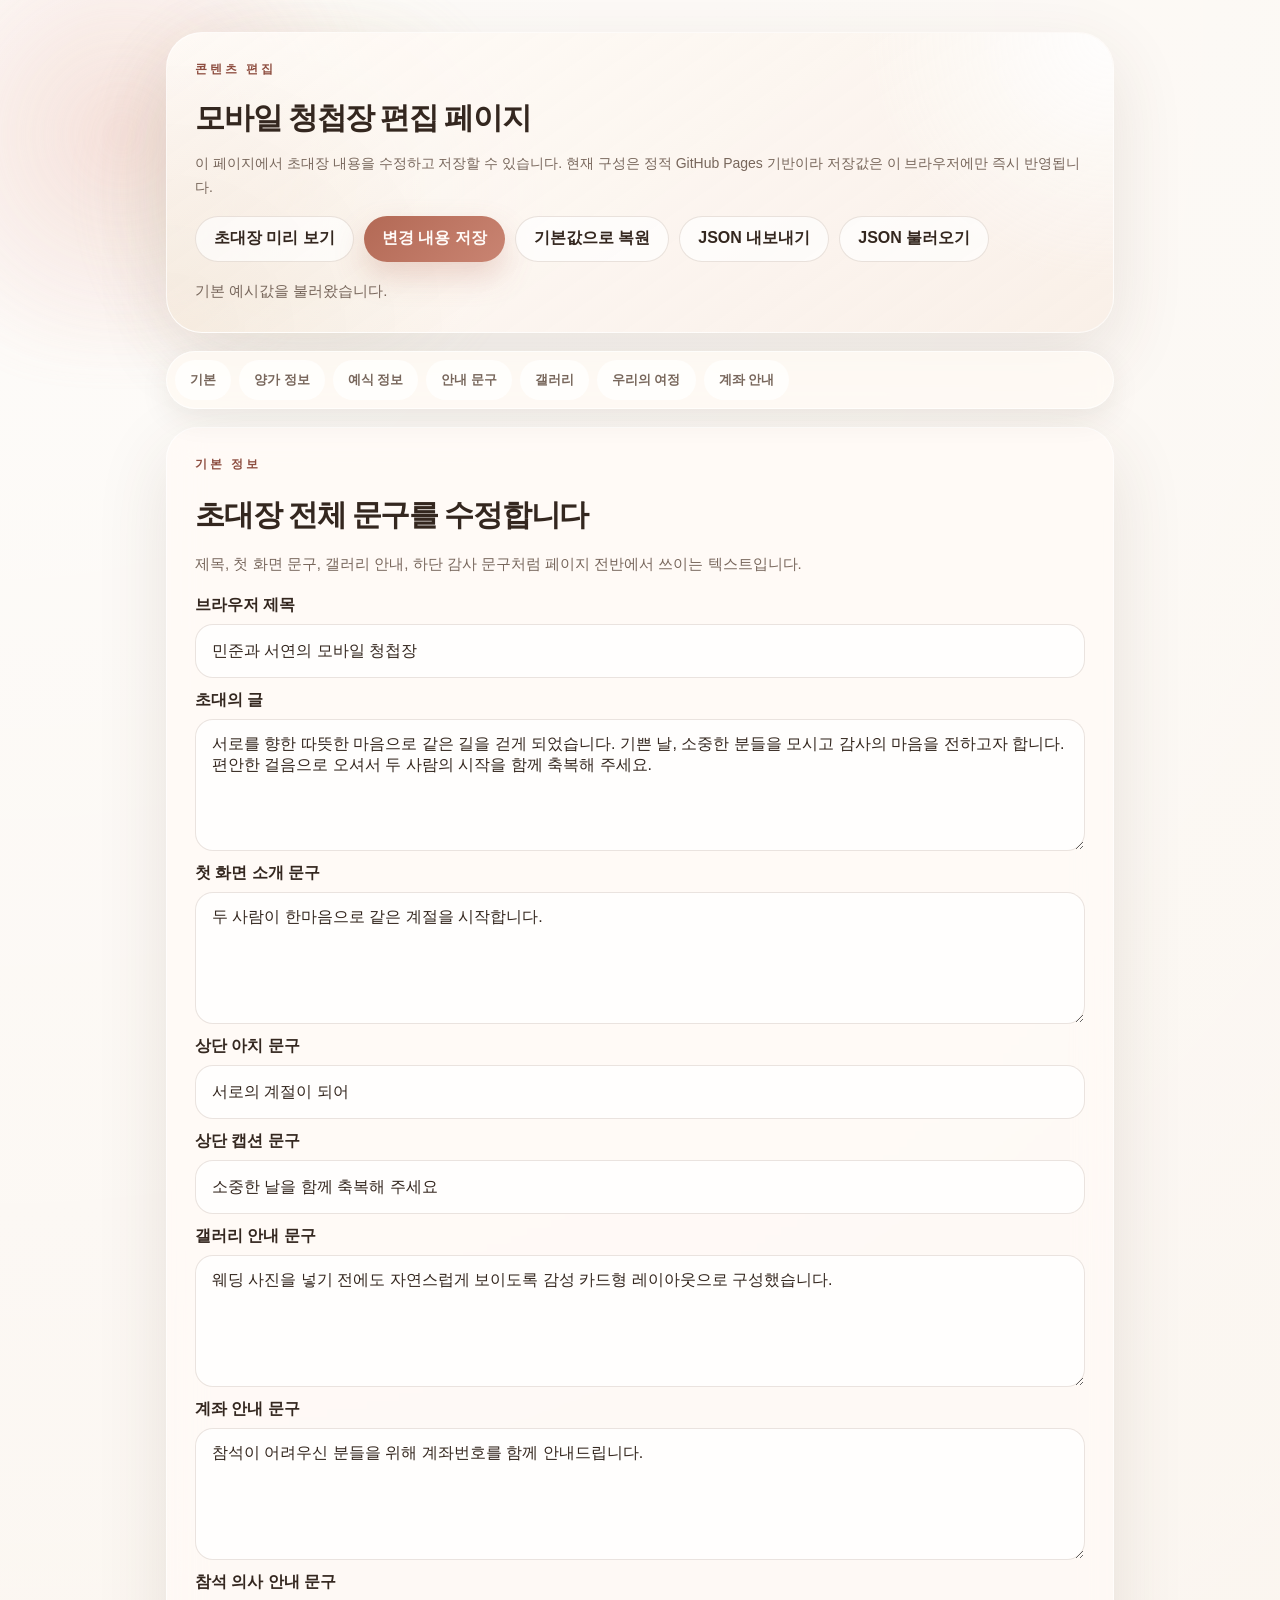
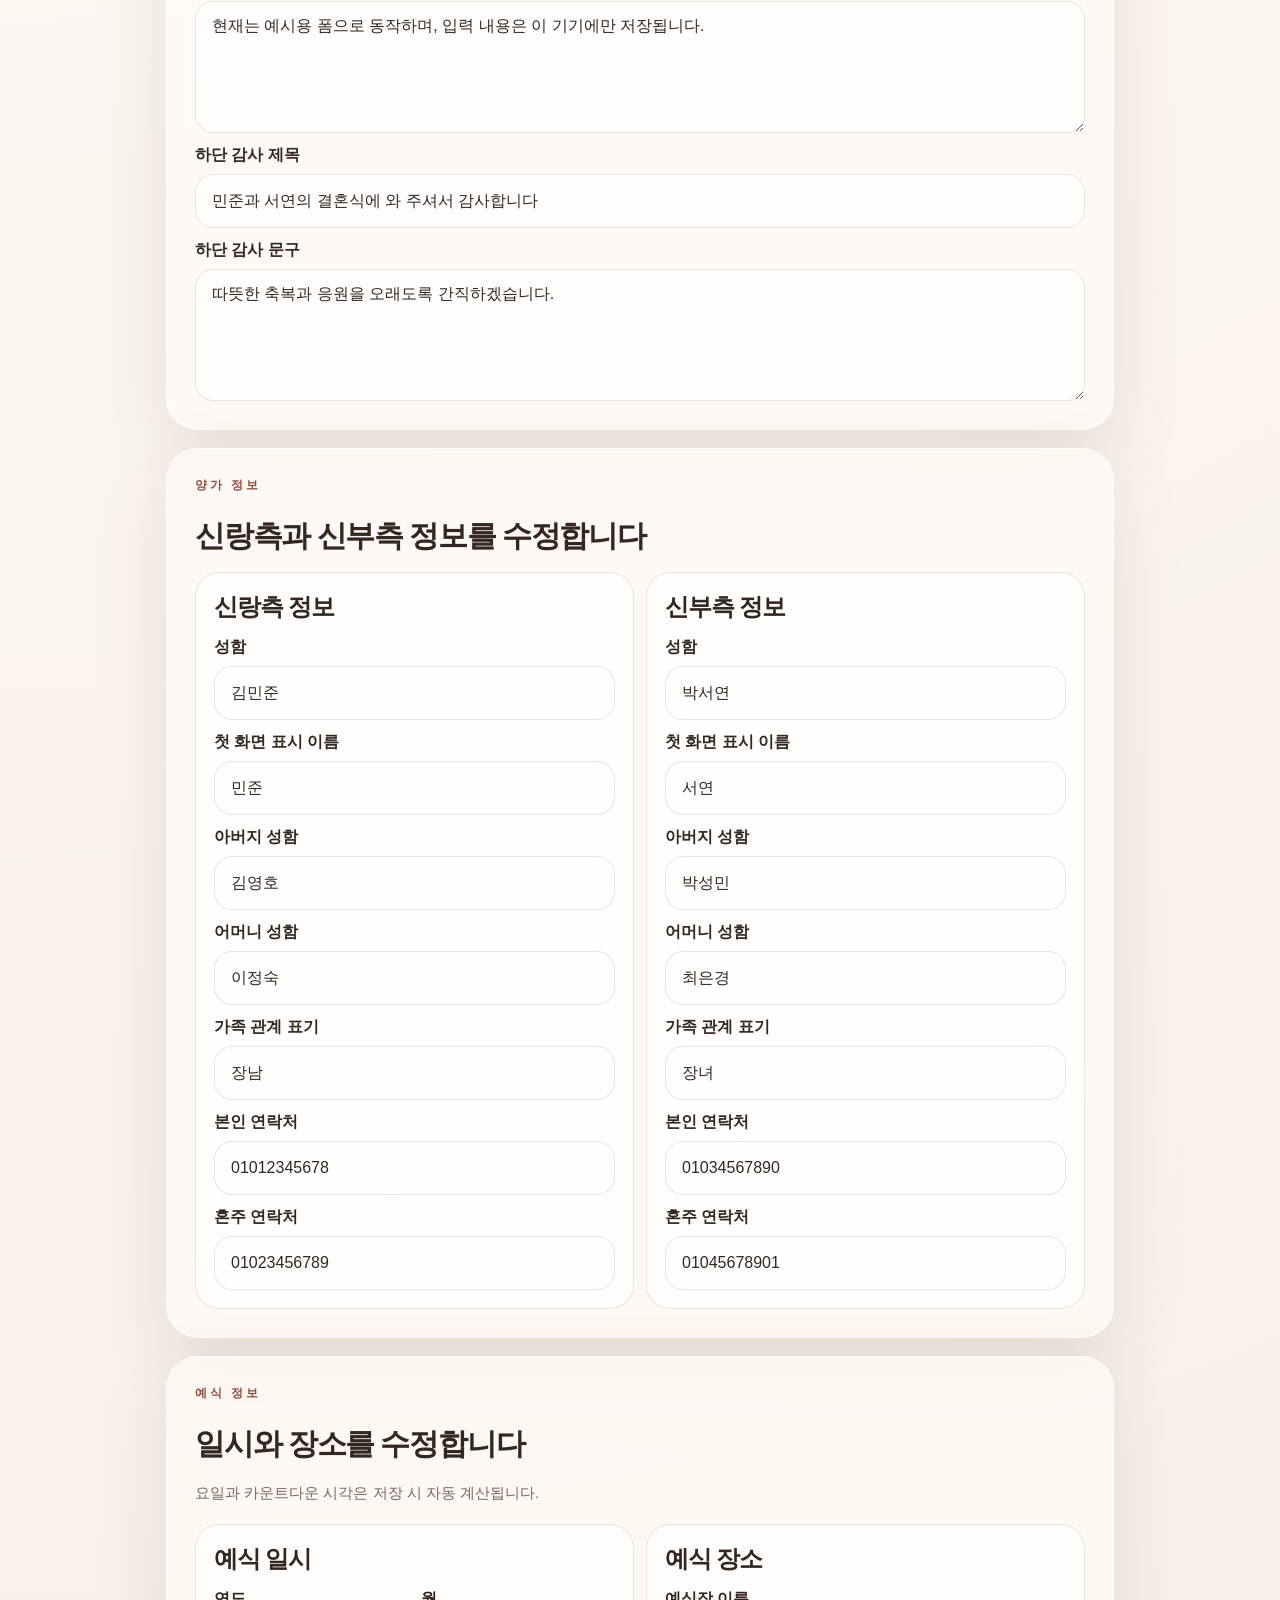
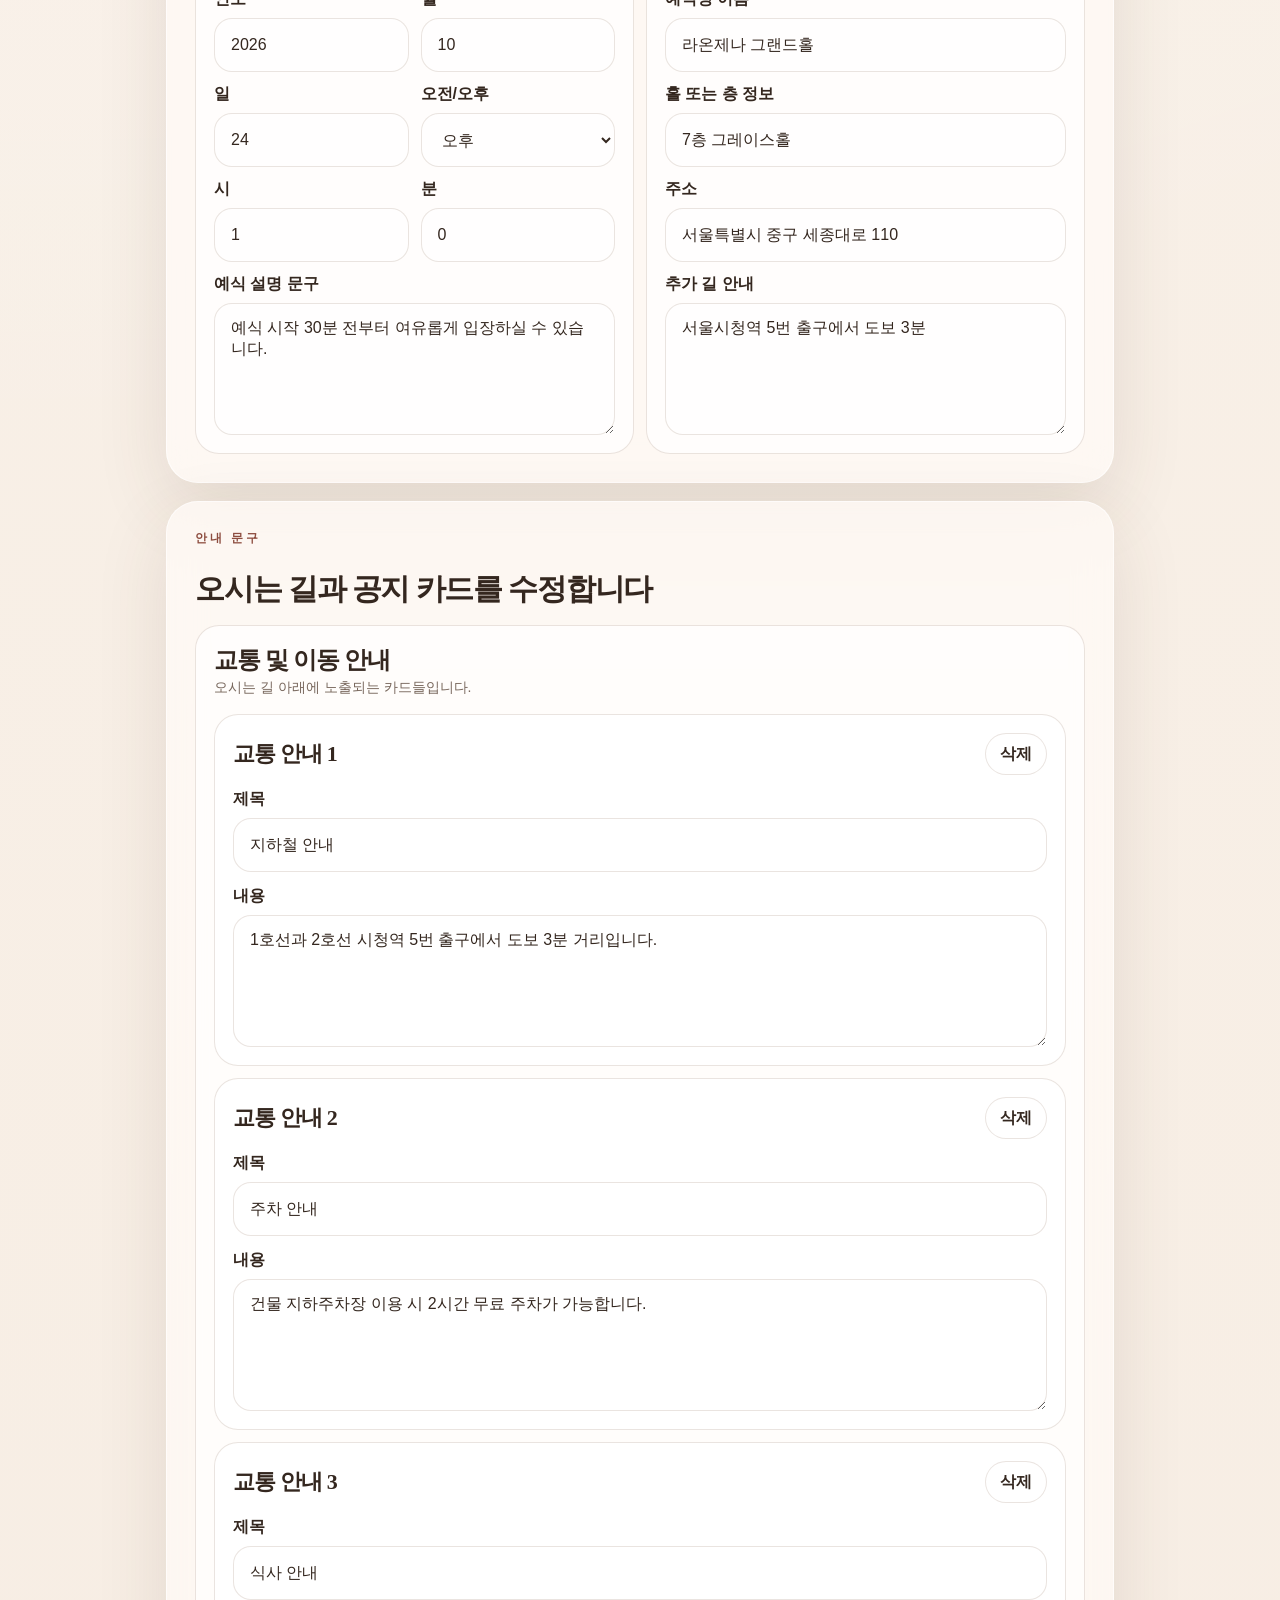
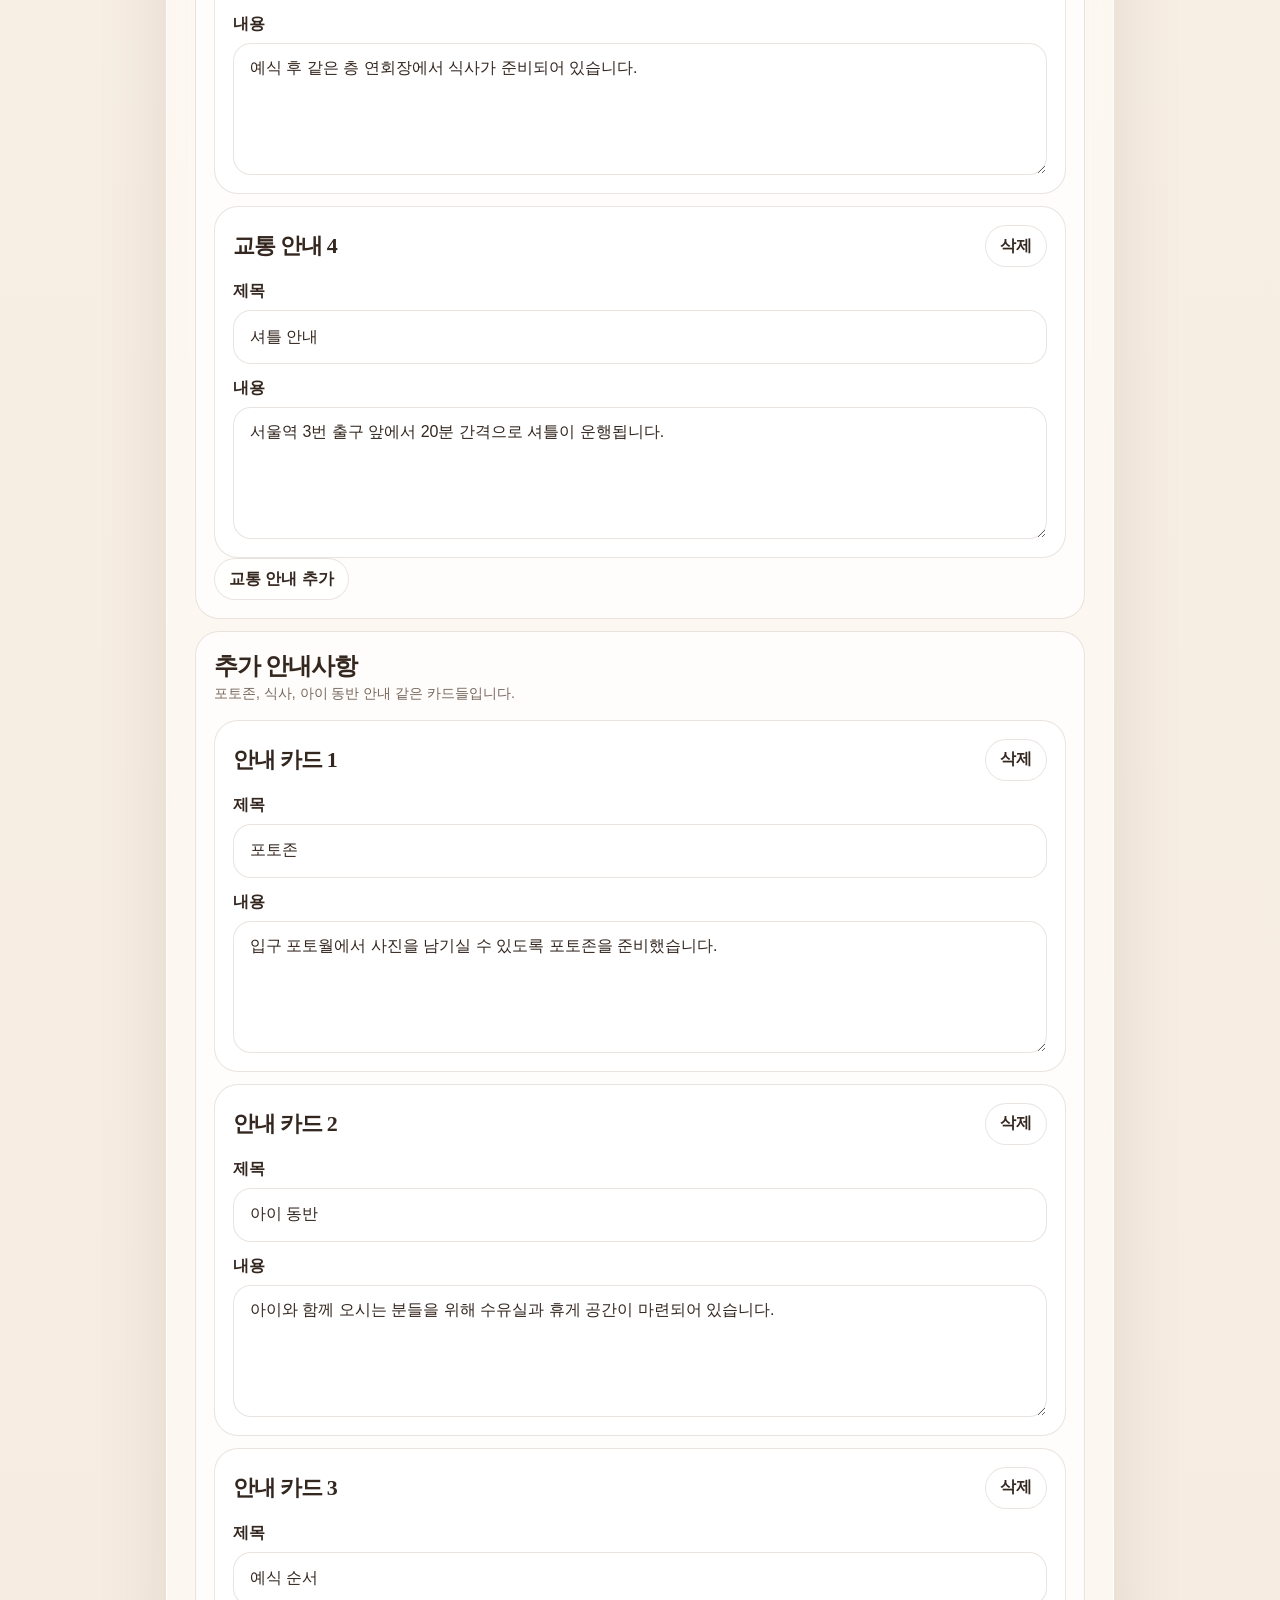
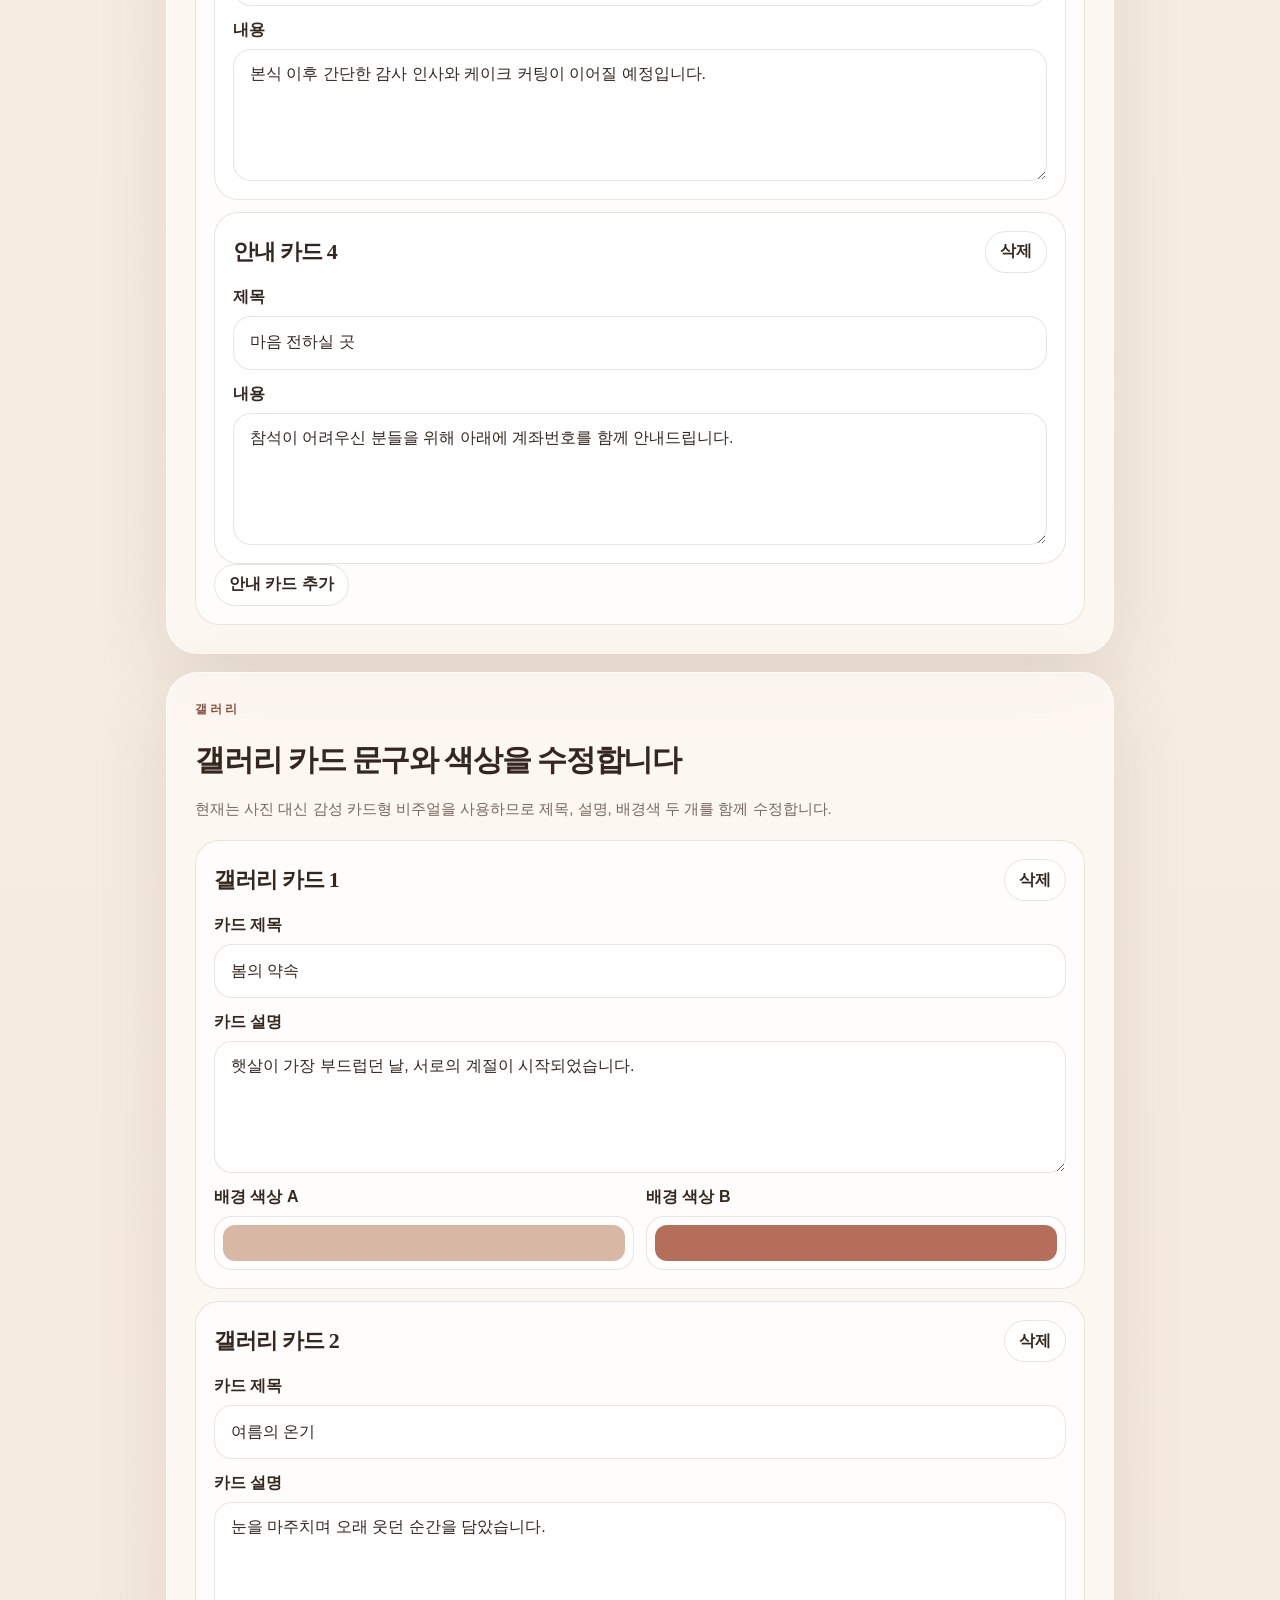
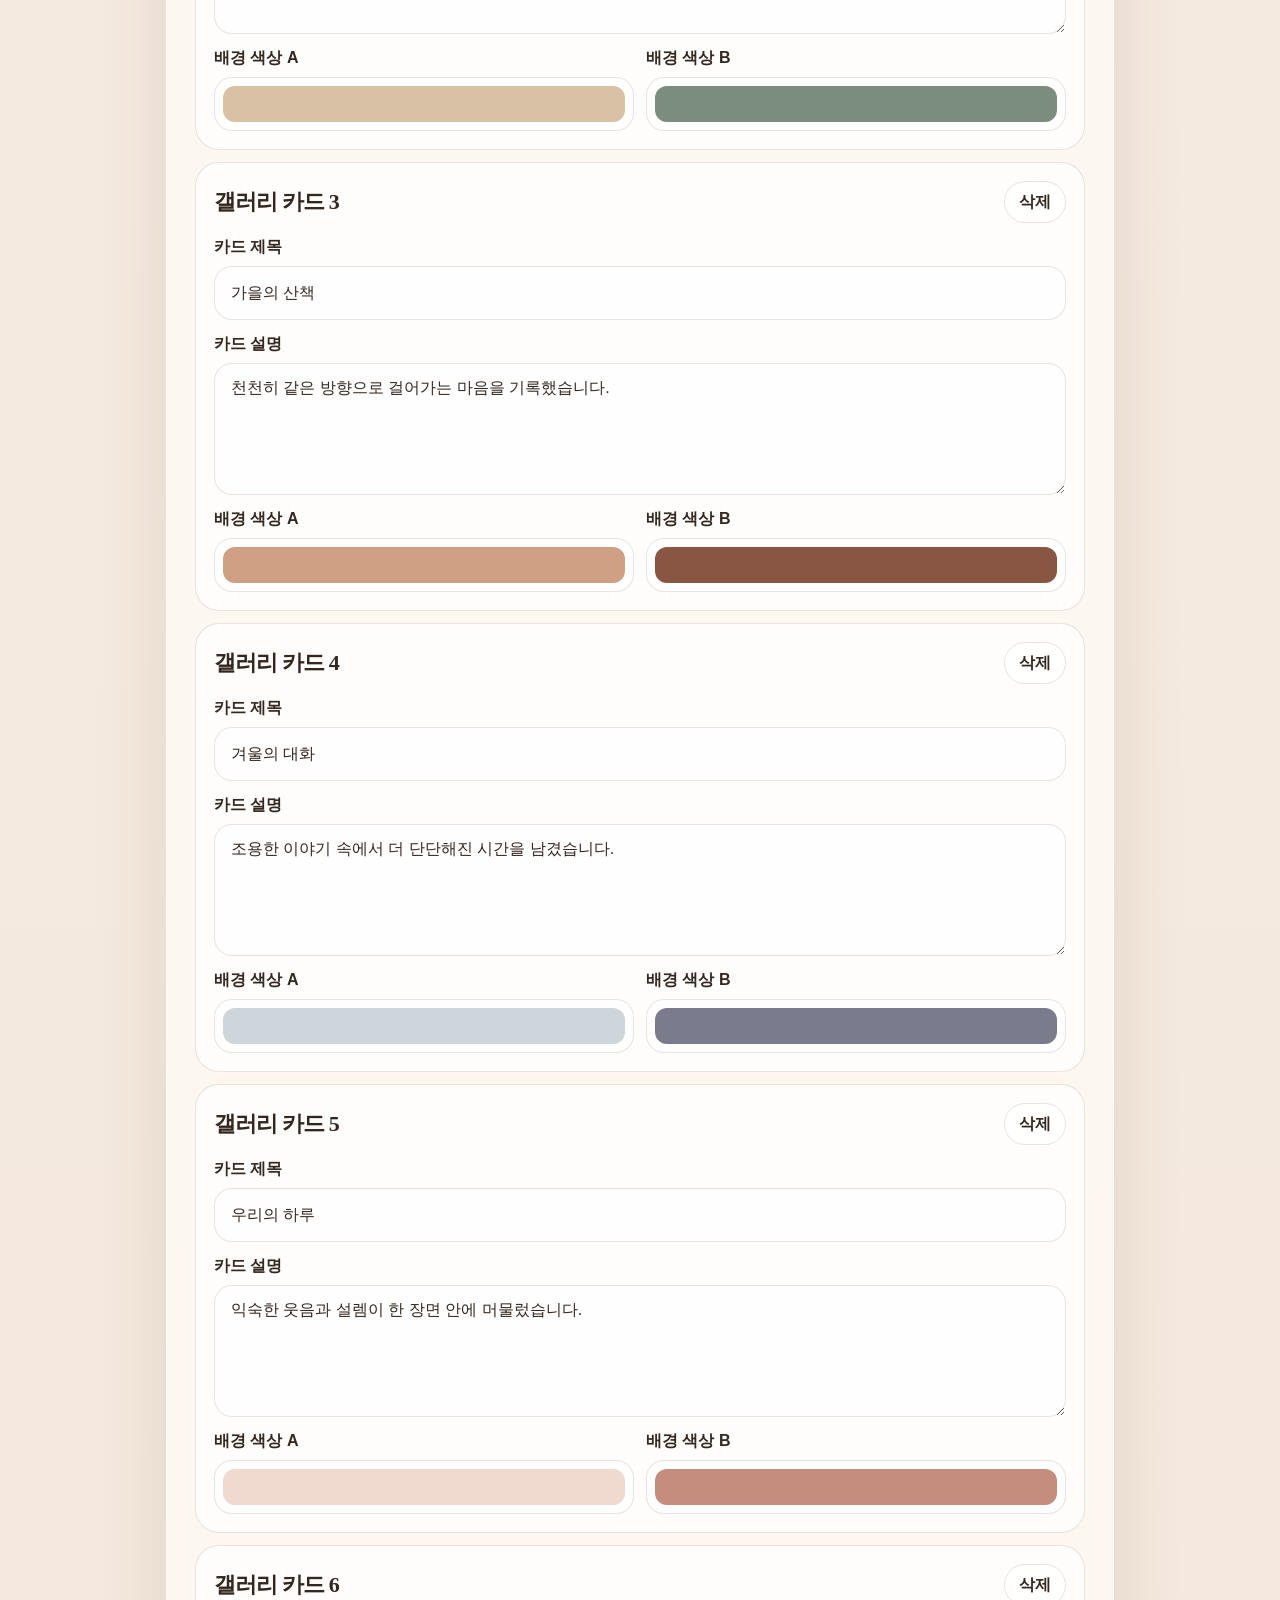
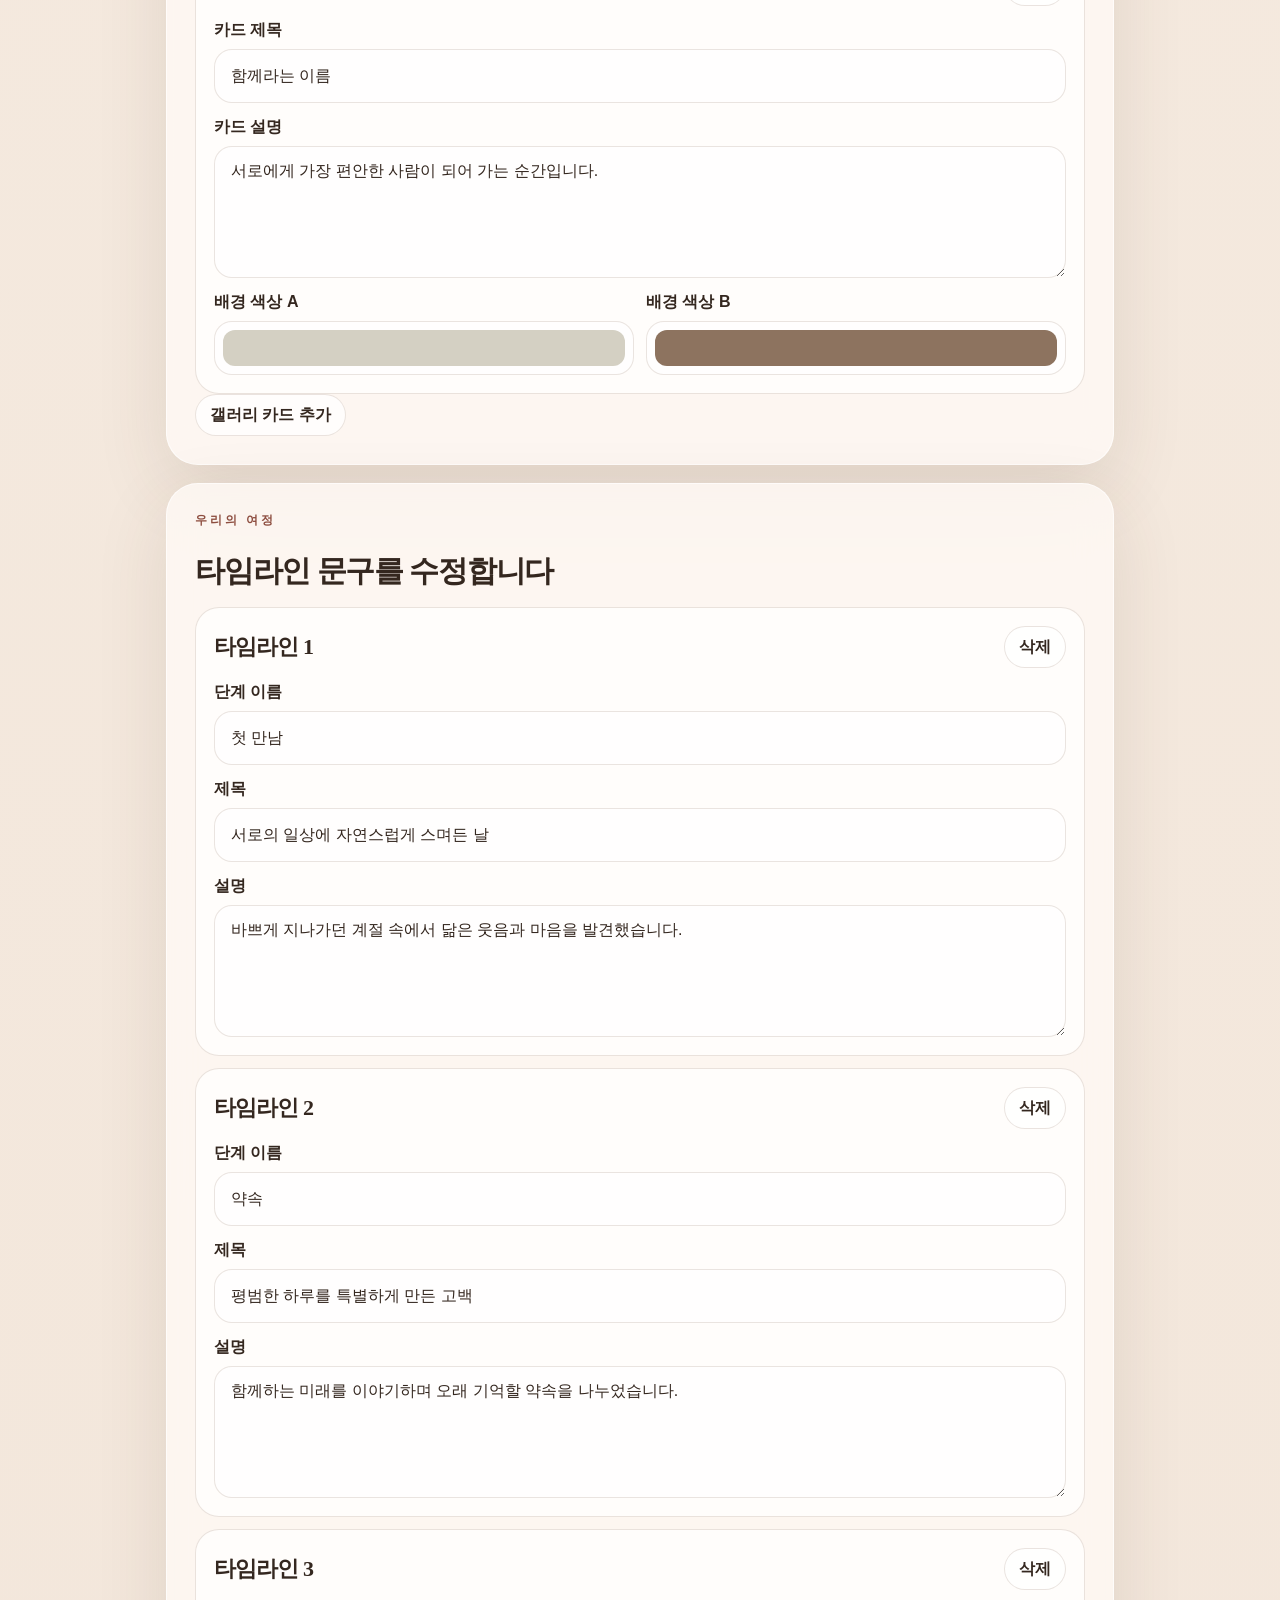
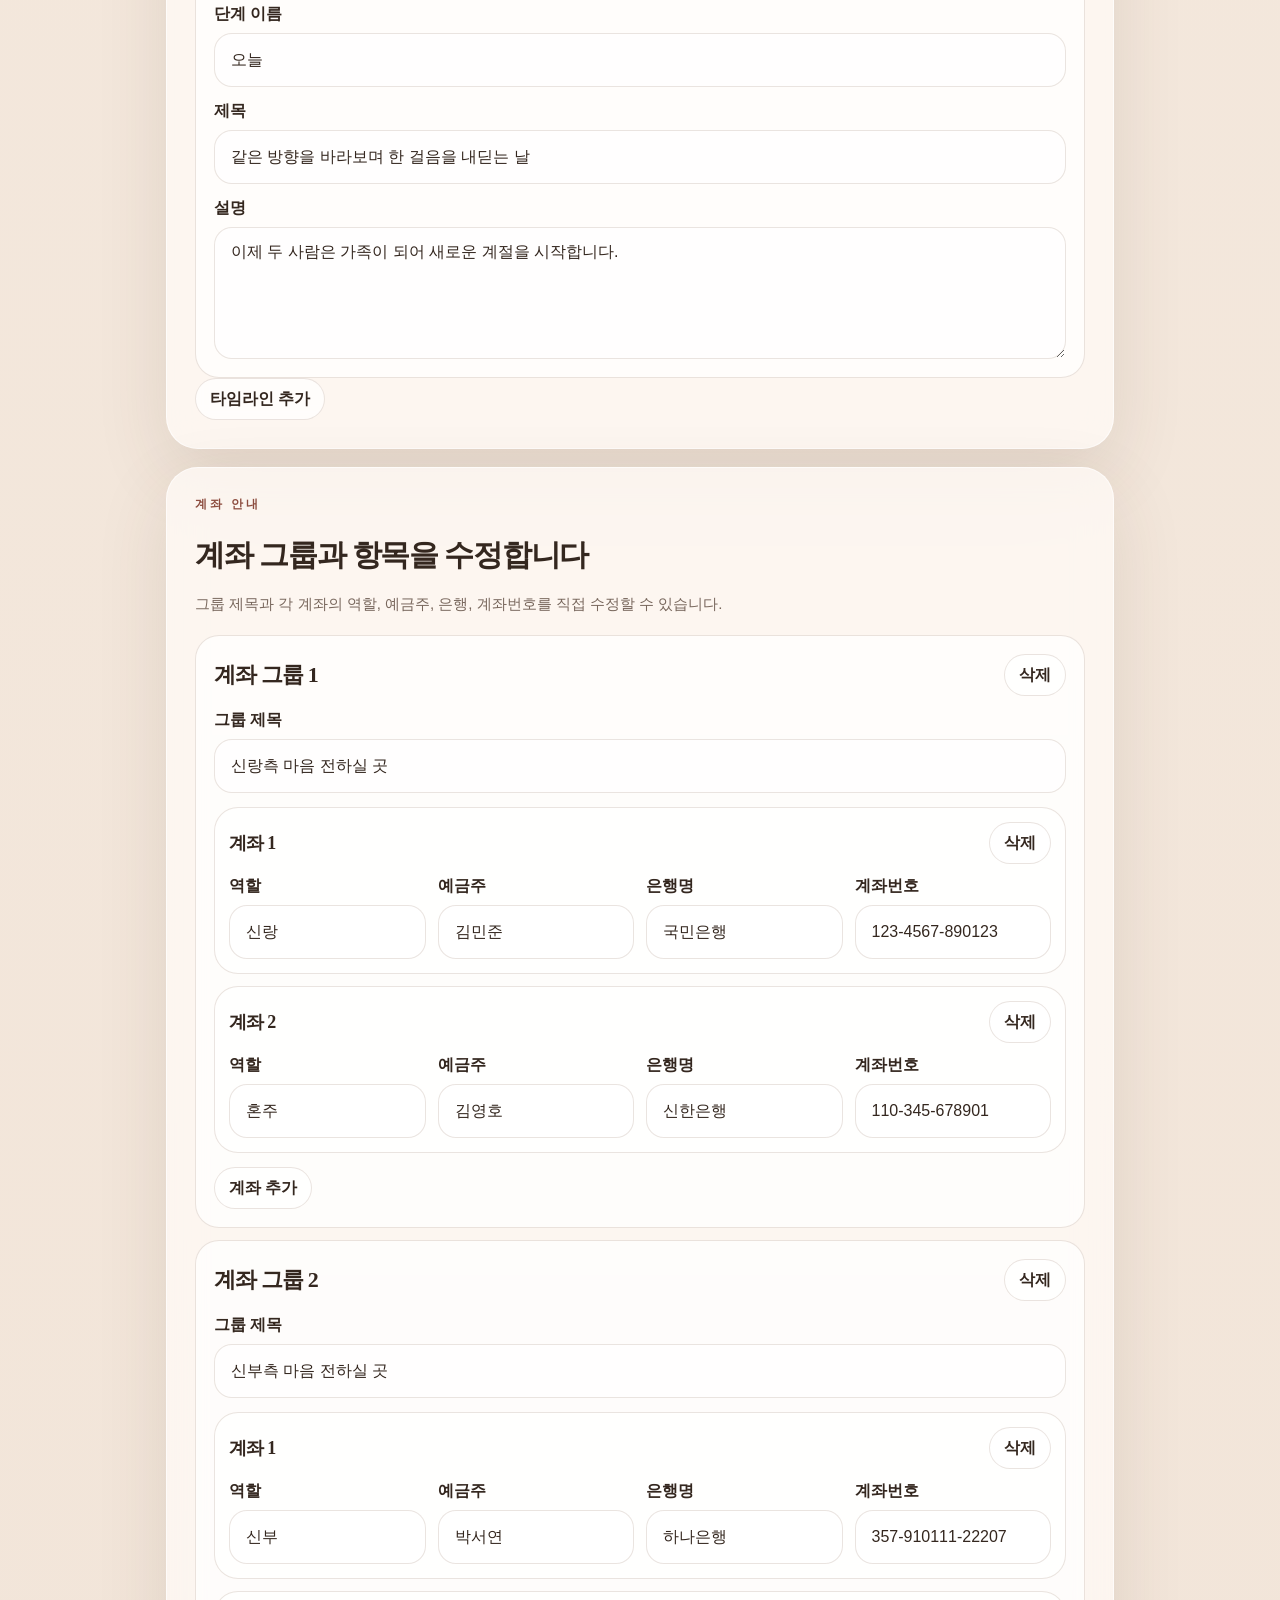
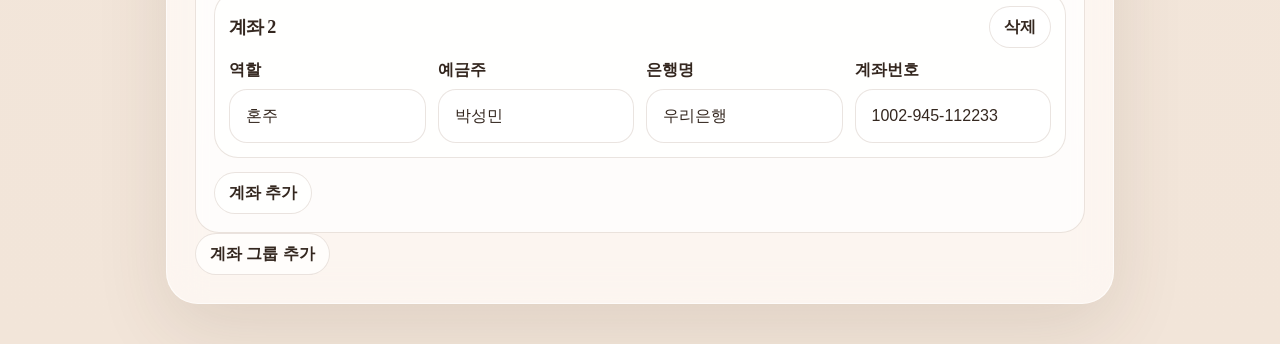
==== editor.html @ 51d6bea6 "Add invitation editor page" ====
<!doctype html>
<html lang="ko">
  <head>
    <meta charset="utf-8" />
    <meta
      name="viewport"
      content="width=device-width, initial-scale=1, viewport-fit=cover"
    />
    <title>모바일 청첩장 편집 페이지</title>
    <meta
      name="description"
      content="모바일 청첩장 콘텐츠를 수정하는 편집 페이지입니다."
    />
    <meta name="theme-color" content="#f4e9df" />
    <link rel="icon" href="assets/icon.svg" type="image/svg+xml" />
    <link rel="stylesheet" href="styles.css" />
    <link rel="stylesheet" href="editor.css" />
    <script defer src="data.js"></script>
    <script defer src="editor.js"></script>
  </head>
  <body class="editor-page">
    <div class="background-bloom bloom-a" aria-hidden="true"></div>
    <div class="background-bloom bloom-b" aria-hidden="true"></div>
    <div class="background-grain" aria-hidden="true"></div>

    <div class="shell editor-shell">
      <header class="hero" id="top">
        <div class="hero-card editor-hero">
          <p class="hero-kicker">콘텐츠 편집</p>
          <h1 class="section-title">모바일 청첩장 편집 페이지</h1>
          <p class="section-note editor-note">
            이 페이지에서 초대장 내용을 수정하고 저장할 수 있습니다. 현재 구성은 정적 GitHub Pages 기반이라 저장값은 이 브라우저에만 즉시 반영됩니다.
          </p>
          <div class="hero-actions editor-actions">
            <a
              class="secondary-button"
              href="./index.html"
              target="_blank"
              rel="noreferrer noopener"
            >
              초대장 미리 보기
            </a>
            <button class="primary-button" id="saveInvitationButton" type="button">
              변경 내용 저장
            </button>
            <button class="secondary-button" id="resetInvitationButton" type="button">
              기본값으로 복원
            </button>
            <button class="secondary-button" id="exportInvitationButton" type="button">
              JSON 내보내기
            </button>
            <button class="secondary-button" id="importInvitationButton" type="button">
              JSON 불러오기
            </button>
          </div>
          <p class="save-note editor-status" id="editorStatus"></p>
        </div>

        <nav class="quick-nav" aria-label="편집 섹션 바로가기">
          <a href="#basic">기본</a>
          <a href="#family">양가 정보</a>
          <a href="#schedule">예식 정보</a>
          <a href="#guide">안내 문구</a>
          <a href="#gallery">갤러리</a>
          <a href="#story">우리의 여정</a>
          <a href="#accounts">계좌 안내</a>
        </nav>
      </header>

      <main class="editor-main">
        <section class="section-card" id="basic">
          <p class="section-tag">기본 정보</p>
          <h2 class="section-title">초대장 전체 문구를 수정합니다</h2>
          <p class="section-note">
            제목, 첫 화면 문구, 갤러리 안내, 하단 감사 문구처럼 페이지 전반에서 쓰이는 텍스트입니다.
          </p>
          <div class="editor-fields" id="basicFields"></div>
        </section>

        <section class="section-card" id="family">
          <p class="section-tag">양가 정보</p>
          <h2 class="section-title">신랑측과 신부측 정보를 수정합니다</h2>
          <div class="editor-split">
            <article class="editor-subpanel">
              <h3 class="editor-subtitle">신랑측 정보</h3>
              <div class="editor-fields" id="groomFields"></div>
            </article>
            <article class="editor-subpanel">
              <h3 class="editor-subtitle">신부측 정보</h3>
              <div class="editor-fields" id="brideFields"></div>
            </article>
          </div>
        </section>

        <section class="section-card" id="schedule">
          <p class="section-tag">예식 정보</p>
          <h2 class="section-title">일시와 장소를 수정합니다</h2>
          <p class="section-note">
            요일과 카운트다운 시각은 저장 시 자동 계산됩니다.
          </p>
          <div class="editor-split">
            <article class="editor-subpanel">
              <h3 class="editor-subtitle">예식 일시</h3>
              <div class="editor-fields" id="ceremonyFields"></div>
            </article>
            <article class="editor-subpanel">
              <h3 class="editor-subtitle">예식 장소</h3>
              <div class="editor-fields" id="venueFields"></div>
            </article>
          </div>
        </section>

        <section class="section-card" id="guide">
          <p class="section-tag">안내 문구</p>
          <h2 class="section-title">오시는 길과 공지 카드를 수정합니다</h2>
          <div class="editor-stack">
            <article class="editor-subpanel">
              <div class="editor-panel-head">
                <div>
                  <h3 class="editor-subtitle">교통 및 이동 안내</h3>
                  <p class="editor-panel-note">오시는 길 아래에 노출되는 카드들입니다.</p>
                </div>
              </div>
              <div id="transportEditor"></div>
            </article>
            <article class="editor-subpanel">
              <div class="editor-panel-head">
                <div>
                  <h3 class="editor-subtitle">추가 안내사항</h3>
                  <p class="editor-panel-note">포토존, 식사, 아이 동반 안내 같은 카드들입니다.</p>
                </div>
              </div>
              <div id="noticeEditor"></div>
            </article>
          </div>
        </section>

        <section class="section-card" id="gallery">
          <p class="section-tag">갤러리</p>
          <h2 class="section-title">갤러리 카드 문구와 색상을 수정합니다</h2>
          <p class="section-note">
            현재는 사진 대신 감성 카드형 비주얼을 사용하므로 제목, 설명, 배경색 두 개를 함께 수정합니다.
          </p>
          <div id="galleryEditor"></div>
        </section>

        <section class="section-card" id="story">
          <p class="section-tag">우리의 여정</p>
          <h2 class="section-title">타임라인 문구를 수정합니다</h2>
          <div id="timelineEditor"></div>
        </section>

        <section class="section-card" id="accounts">
          <p class="section-tag">계좌 안내</p>
          <h2 class="section-title">계좌 그룹과 항목을 수정합니다</h2>
          <p class="section-note">
            그룹 제목과 각 계좌의 역할, 예금주, 은행, 계좌번호를 직접 수정할 수 있습니다.
          </p>
          <div id="accountEditor"></div>
        </section>
      </main>
    </div>

    <input
      class="editor-file-input"
      id="importFileInput"
      type="file"
      accept=".json,application/json"
    />
    <div class="toast" id="toast" aria-live="polite" aria-atomic="true"></div>
  </body>
</html>
---- styles.css ----
:root {
  --bg: #f6eee6;
  --bg-strong: #efe0d1;
  --panel: rgba(255, 250, 246, 0.78);
  --panel-solid: #fff8f2;
  --line: rgba(124, 91, 67, 0.16);
  --line-strong: rgba(124, 91, 67, 0.3);
  --text: #34271f;
  --muted: #78675c;
  --accent: #b36955;
  --accent-strong: #8d4d3f;
  --accent-soft: #e9c7bb;
  --gold: #c7a26b;
  --green: #5c7568;
  --shadow: 0 24px 72px rgba(82, 60, 45, 0.12);
  --radius-xl: 32px;
  --radius-lg: 24px;
  --radius-md: 18px;
  --font-title: "AppleMyungjo", "Nanum Myeongjo", "Noto Serif KR", serif;
  --font-body: "Pretendard Variable", "Apple SD Gothic Neo", "Malgun Gothic", sans-serif;
}

* {
  box-sizing: border-box;
}

html {
  scroll-behavior: smooth;
}

body {
  margin: 0;
  min-height: 100vh;
  background:
    radial-gradient(circle at top left, rgba(255, 255, 255, 0.74), transparent 28%),
    linear-gradient(180deg, #faf3eb 0%, #f2e5d9 100%);
  color: var(--text);
  font-family: var(--font-body);
  -webkit-font-smoothing: antialiased;
  -webkit-tap-highlight-color: transparent;
  text-rendering: optimizeLegibility;
}

body.is-modal-open {
  overflow: hidden;
}

a,
button,
input,
select,
textarea {
  font: inherit;
}

button {
  cursor: pointer;
}

a {
  color: inherit;
  text-decoration: none;
}

img {
  display: block;
  max-width: 100%;
}

.background-bloom,
.background-grain {
  inset: 0;
  pointer-events: none;
  position: fixed;
}

.background-bloom {
  filter: blur(22px);
  opacity: 0.8;
}

.bloom-a {
  background: radial-gradient(circle, rgba(235, 190, 179, 0.55), transparent 60%);
  left: -18vw;
  top: -10vh;
  width: 55vw;
  height: 50vh;
}

.bloom-b {
  background: radial-gradient(circle, rgba(220, 203, 166, 0.4), transparent 62%);
  bottom: -10vh;
  right: -10vw;
  width: 48vw;
  height: 42vh;
}

.background-grain {
  background-image:
    linear-gradient(rgba(255, 255, 255, 0.35) 1px, transparent 1px),
    linear-gradient(90deg, rgba(255, 255, 255, 0.35) 1px, transparent 1px);
  background-size: 22px 22px;
  mask-image: linear-gradient(180deg, rgba(0, 0, 0, 0.5), transparent 88%);
  opacity: 0.16;
}

.shell {
  margin: 0 auto;
  max-width: 460px;
  padding:
    calc(16px + env(safe-area-inset-top, 0px))
    max(16px, env(safe-area-inset-right, 0px))
    calc(116px + env(safe-area-inset-bottom, 0px))
    max(16px, env(safe-area-inset-left, 0px));
  position: relative;
}

.hero {
  display: grid;
  gap: 18px;
}

.hero-card {
  background:
    linear-gradient(145deg, rgba(255, 251, 247, 0.84), rgba(247, 235, 225, 0.7)),
    rgba(255, 255, 255, 0.3);
  border: 1px solid rgba(255, 255, 255, 0.6);
  border-radius: 36px;
  box-shadow: var(--shadow);
  overflow: hidden;
  padding: 22px;
  position: relative;
}

.hero-card::before {
  background:
    radial-gradient(circle at top right, rgba(255, 255, 255, 0.9), transparent 25%),
    radial-gradient(circle at bottom left, rgba(203, 169, 125, 0.16), transparent 30%);
  content: "";
  inset: 0;
  position: absolute;
}

.hero-card > * {
  position: relative;
}

.hero-kicker,
.section-tag,
.info-label,
.modal-index,
.family-role {
  color: var(--accent-strong);
  font-size: 12px;
  font-weight: 700;
  letter-spacing: 0.24em;
  margin: 0 0 12px;
  text-transform: uppercase;
}

.hero-layout {
  display: grid;
  gap: 20px;
}

.hero-copy {
  display: grid;
  gap: 14px;
}

.hero-date,
.hero-venue,
.hero-message,
.section-note,
.info-description,
.save-note,
.footer-copy,
.modal-caption,
.family-parents,
.map-copy p {
  color: var(--muted);
  font-size: 15px;
  line-height: 1.75;
  margin: 0;
}

.hero-title,
.section-title,
.countdown-title,
.calendar-title,
.footer-title,
.modal-title,
.family-name,
.info-value {
  font-family: var(--font-title);
}

.hero-title {
  display: grid;
  font-size: clamp(34px, 11vw, 50px);
  gap: 4px;
  letter-spacing: -0.04em;
  line-height: 1.06;
  margin: 0;
}

.hero-connector {
  color: var(--gold);
  font-family: var(--font-body);
  font-size: 14px;
  letter-spacing: 0.32em;
  text-transform: uppercase;
}

.hero-actions,
.form-actions,
.route-buttons,
.contact-row {
  display: flex;
  flex-wrap: wrap;
  gap: 10px;
}

.primary-button,
.secondary-button,
.line-button,
.bottom-action,
.gallery-card,
.radio-pill span,
.modal-close {
  transition:
    transform 180ms ease,
    box-shadow 180ms ease,
    background-color 180ms ease,
    border-color 180ms ease,
    color 180ms ease;
}

.primary-button,
.secondary-button,
.line-button {
  align-items: center;
  border-radius: 999px;
  display: inline-flex;
  justify-content: center;
  min-height: 46px;
  padding: 0 18px;
}

.primary-button {
  background: linear-gradient(135deg, var(--accent) 0%, #c98472 100%);
  border: 0;
  box-shadow: 0 14px 30px rgba(179, 105, 85, 0.25);
  color: #fffaf7;
  font-weight: 700;
}

.secondary-button,
.line-button {
  background: rgba(255, 255, 255, 0.66);
  border: 1px solid var(--line);
  color: var(--text);
  font-weight: 600;
}

.primary-button:hover,
.secondary-button:hover,
.line-button:hover,
.bottom-action:hover,
.gallery-card:hover,
.modal-close:hover {
  transform: translateY(-1px);
}

.hero-art {
  display: grid;
  gap: 12px;
  margin: 0;
}

.hero-arch {
  background:
    radial-gradient(circle at 24% 28%, rgba(255, 245, 236, 0.86), transparent 24%),
    linear-gradient(160deg, #f0ddd2 0%, #e3c4b2 58%, #ba7a63 100%);
  border-radius: 220px 220px 28px 28px;
  min-height: 320px;
  overflow: hidden;
  position: relative;
}

.hero-art-label {
  color: rgba(75, 45, 32, 0.72);
  font-size: 12px;
  font-weight: 700;
  left: 0;
  letter-spacing: 0.3em;
  margin: 0;
  position: absolute;
  text-align: center;
  top: 26px;
  width: 100%;
}

.hero-monogram {
  bottom: 34px;
  color: rgba(255, 249, 245, 0.9);
  font-family: var(--font-title);
  font-size: clamp(58px, 16vw, 80px);
  left: 28px;
  letter-spacing: -0.08em;
  position: absolute;
  text-shadow: 0 10px 30px rgba(91, 56, 46, 0.18);
}

.hero-ring,
.hero-petal {
  position: absolute;
}

.hero-ring {
  border: 1px solid rgba(255, 246, 240, 0.7);
  border-radius: 999px;
}

.hero-ring-a {
  height: 182px;
  right: 38px;
  top: 62px;
  width: 182px;
}

.hero-ring-b {
  height: 116px;
  left: 52px;
  top: 112px;
  width: 116px;
}

.hero-petal {
  backdrop-filter: blur(3px);
  background: rgba(255, 246, 240, 0.34);
  border: 1px solid rgba(255, 247, 244, 0.3);
}

.hero-petal-a {
  border-radius: 60% 40% 60% 40%;
  height: 82px;
  right: 24px;
  top: 28px;
  transform: rotate(18deg);
  width: 46px;
}

.hero-petal-b {
  border-radius: 46% 54% 46% 54%;
  bottom: 86px;
  height: 56px;
  left: 24px;
  transform: rotate(-24deg);
  width: 28px;
}

.hero-art figcaption {
  color: var(--muted);
  font-size: 13px;
  text-align: center;
}

.quick-nav {
  backdrop-filter: blur(10px);
  background: rgba(255, 250, 245, 0.82);
  border: 1px solid rgba(255, 255, 255, 0.6);
  border-radius: 999px;
  box-shadow: 0 10px 30px rgba(68, 45, 31, 0.08);
  display: flex;
  gap: 8px;
  overflow-x: auto;
  padding: 8px;
  scroll-snap-type: x proximity;
  position: sticky;
  top: 12px;
  z-index: 10;
}

.quick-nav::-webkit-scrollbar {
  display: none;
}

.quick-nav a {
  background: rgba(255, 255, 255, 0.72);
  border: 1px solid transparent;
  border-radius: 999px;
  color: var(--muted);
  flex: 0 0 auto;
  font-size: 13px;
  font-weight: 700;
  min-height: 40px;
  padding: 10px 14px;
  scroll-snap-align: start;
}

.quick-nav a:hover,
.quick-nav a:focus-visible {
  border-color: var(--accent-soft);
  color: var(--accent-strong);
}

main {
  display: grid;
  gap: 18px;
  margin-top: 18px;
}

.section-card,
.countdown-card,
.calendar-card,
.map-card {
  background: var(--panel);
  backdrop-filter: blur(18px);
  border: 1px solid rgba(255, 255, 255, 0.66);
  border-radius: var(--radius-xl);
  box-shadow: var(--shadow);
}

.section-card {
  display: grid;
  gap: 18px;
  padding: 24px;
}

.section-title {
  font-size: 30px;
  letter-spacing: -0.04em;
  line-height: 1.2;
  margin: -6px 0 0;
}

.lead {
  font-size: 16px;
  line-height: 1.9;
  margin: 0;
}

.family-grid,
.info-stack,
.notice-grid,
.field-row {
  display: grid;
  gap: 12px;
}

.family-card,
.info-card,
.notice-card,
.timeline-item {
  background: rgba(255, 255, 255, 0.68);
  border: 1px solid var(--line);
  border-radius: var(--radius-lg);
  padding: 18px;
}

.family-name,
.info-value {
  font-size: 24px;
  letter-spacing: -0.04em;
  line-height: 1.24;
  margin: 0 0 10px;
}

.countdown-card,
.calendar-card,
.map-card {
  padding: 20px;
}

.countdown-head,
.calendar-head {
  align-items: center;
  display: flex;
  gap: 14px;
  justify-content: space-between;
}

.countdown-title,
.calendar-title {
  display: block;
  font-size: 24px;
  letter-spacing: -0.04em;
  margin-top: 4px;
}

.countdown-badge,
.calendar-badge {
  background: rgba(179, 105, 85, 0.12);
  border: 1px solid rgba(179, 105, 85, 0.22);
  border-radius: 999px;
  color: var(--accent-strong);
  flex: 0 0 auto;
  font-size: 13px;
  font-weight: 700;
  padding: 10px 12px;
}

.countdown-grid {
  display: grid;
  gap: 12px;
  grid-template-columns: repeat(3, minmax(0, 1fr));
  margin-top: 18px;
}

.countdown-item {
  background: rgba(255, 255, 255, 0.68);
  border: 1px solid var(--line);
  border-radius: var(--radius-lg);
  display: grid;
  gap: 4px;
  padding: 16px 12px;
  text-align: center;
}

.count-value {
  font-family: var(--font-title);
  font-size: 30px;
  letter-spacing: -0.08em;
}

.count-label {
  color: var(--muted);
  font-size: 12px;
  font-weight: 700;
}

.calendar-weekdays,
.calendar-grid {
  display: grid;
  gap: 8px;
  grid-template-columns: repeat(7, minmax(0, 1fr));
}

.calendar-weekdays {
  margin-top: 18px;
}

.calendar-weekdays span,
.calendar-cell {
  align-items: center;
  aspect-ratio: 1 / 1;
  display: grid;
  justify-items: center;
}

.calendar-weekdays span {
  color: var(--muted);
  font-size: 12px;
  font-weight: 700;
}

.calendar-grid {
  margin-top: 8px;
}

.calendar-cell {
  background: rgba(255, 255, 255, 0.64);
  border: 1px solid transparent;
  border-radius: 16px;
  color: var(--text);
  position: relative;
}

.calendar-cell.is-empty {
  background: transparent;
}

.calendar-cell.is-event {
  background: linear-gradient(160deg, rgba(179, 105, 85, 0.12), rgba(233, 199, 187, 0.42));
  border-color: rgba(179, 105, 85, 0.24);
  box-shadow: inset 0 0 0 1px rgba(255, 255, 255, 0.5);
  color: var(--accent-strong);
}

.calendar-date {
  font-size: 15px;
  font-weight: 700;
}

.calendar-note {
  bottom: 8px;
  font-size: 10px;
  font-weight: 700;
  left: 50%;
  letter-spacing: 0.12em;
  position: absolute;
  transform: translateX(-50%);
}

.gallery-grid {
  display: grid;
  gap: 12px;
  grid-template-columns: repeat(2, minmax(0, 1fr));
}

.gallery-card {
  aspect-ratio: 3 / 4;
  background:
    radial-gradient(circle at 20% 18%, rgba(255, 255, 255, 0.55), transparent 20%),
    linear-gradient(160deg, var(--tone-a), var(--tone-b));
  border: 0;
  border-radius: 26px;
  box-shadow: 0 18px 40px rgba(77, 54, 41, 0.12);
  color: #fff8f4;
  display: grid;
  overflow: hidden;
  padding: 14px;
  position: relative;
  text-align: left;
}

.gallery-card::after {
  background:
    linear-gradient(180deg, transparent, rgba(56, 35, 25, 0.45)),
    repeating-linear-gradient(
      90deg,
      rgba(255, 255, 255, 0.12) 0,
      rgba(255, 255, 255, 0.12) 1px,
      transparent 1px,
      transparent 16px
    );
  content: "";
  inset: 0;
  position: absolute;
}

.gallery-card > * {
  position: relative;
  z-index: 1;
}

.gallery-index {
  align-self: start;
  font-size: 13px;
  font-weight: 700;
  letter-spacing: 0.18em;
}

.gallery-copy {
  align-self: end;
  display: grid;
  gap: 6px;
}

.gallery-title {
  font-family: var(--font-title);
  font-size: 24px;
  letter-spacing: -0.04em;
}

.gallery-caption {
  font-size: 13px;
  line-height: 1.6;
}

.timeline-list {
  display: grid;
  gap: 12px;
}

.timeline-item {
  display: grid;
  gap: 8px;
}

.timeline-step {
  color: var(--gold);
  font-size: 12px;
  font-weight: 700;
  letter-spacing: 0.24em;
  text-transform: uppercase;
}

.timeline-title {
  font-family: var(--font-title);
  font-size: 23px;
  letter-spacing: -0.04em;
}

.map-card {
  display: grid;
  gap: 18px;
}

.map-art {
  background:
    radial-gradient(circle at 24% 26%, rgba(255, 255, 255, 0.86), transparent 20%),
    linear-gradient(145deg, #d8e4db 0%, #edf2ee 100%);
  border-radius: 24px;
  min-height: 230px;
  overflow: hidden;
  position: relative;
}

.map-art::before {
  background:
    linear-gradient(120deg, transparent 40%, rgba(255, 255, 255, 0.68) 40%, rgba(255, 255, 255, 0.68) 52%, transparent 52%),
    linear-gradient(0deg, transparent 44%, rgba(255, 255, 255, 0.7) 44%, rgba(255, 255, 255, 0.7) 56%, transparent 56%);
  content: "";
  inset: 0;
  opacity: 0.65;
  position: absolute;
}

.map-pin,
.map-line {
  position: absolute;
}

.map-pin {
  background: var(--accent);
  border-radius: 50% 50% 50% 0;
  box-shadow: 0 8px 20px rgba(179, 105, 85, 0.22);
  height: 20px;
  transform: rotate(-45deg);
  width: 20px;
}

.map-pin::after {
  background: #fff6f0;
  border-radius: 999px;
  content: "";
  height: 7px;
  left: 6px;
  position: absolute;
  top: 6px;
  width: 7px;
}

.pin-a {
  left: 22%;
  top: 28%;
}

.pin-b {
  right: 24%;
  top: 62%;
}

.map-line {
  background: rgba(92, 117, 104, 0.2);
  border-radius: 999px;
}

.map-line-a {
  height: 6px;
  left: 18%;
  top: 48%;
  width: 60%;
}

.map-line-b {
  height: 62%;
  left: 56%;
  top: 18%;
  width: 6px;
}

.map-center {
  align-items: center;
  background: rgba(255, 253, 250, 0.88);
  border: 1px solid rgba(255, 255, 255, 0.78);
  border-radius: 20px;
  box-shadow: 0 10px 26px rgba(65, 71, 66, 0.08);
  display: grid;
  gap: 4px;
  inset: 50% auto auto 50%;
  padding: 16px 18px;
  position: absolute;
  text-align: center;
  transform: translate(-50%, -50%);
  z-index: 1;
}

.map-center strong {
  font-family: var(--font-title);
  font-size: 20px;
  letter-spacing: -0.04em;
}

.map-center span {
  color: var(--muted);
  font-size: 12px;
}

.notice-grid {
  grid-template-columns: repeat(2, minmax(0, 1fr));
}

.notice-card {
  min-height: 154px;
}

.notice-title {
  font-family: var(--font-title);
  font-size: 20px;
  letter-spacing: -0.04em;
  margin: 0 0 10px;
}

.notice-body {
  color: var(--muted);
  font-size: 14px;
  line-height: 1.7;
  margin: 0;
}

.account-list {
  display: grid;
  gap: 12px;
}

.account-card {
  background: rgba(255, 255, 255, 0.68);
  border: 1px solid var(--line);
  border-radius: 24px;
  overflow: hidden;
}

.account-card[open] {
  border-color: rgba(179, 105, 85, 0.24);
}

.account-card summary {
  align-items: center;
  cursor: pointer;
  display: flex;
  font-weight: 700;
  justify-content: space-between;
  list-style: none;
  min-height: 64px;
  padding: 18px 20px;
}

.account-card summary::-webkit-details-marker {
  display: none;
}

.account-card summary::after {
  color: var(--accent-strong);
  content: "열기";
  font-size: 13px;
  font-weight: 700;
}

.account-card[open] summary::after {
  content: "닫기";
}

.account-body {
  border-top: 1px solid var(--line);
  display: grid;
  gap: 10px;
  padding: 16px;
}

.account-entry {
  background: rgba(255, 248, 243, 0.82);
  border: 1px solid rgba(179, 105, 85, 0.12);
  border-radius: 18px;
  display: grid;
  gap: 8px;
  padding: 14px;
}

.account-role {
  color: var(--accent-strong);
  font-size: 12px;
  font-weight: 700;
  letter-spacing: 0.2em;
}

.account-holder {
  font-family: var(--font-title);
  font-size: 22px;
  letter-spacing: -0.04em;
}

.account-number {
  color: var(--muted);
  font-size: 15px;
}

.rsvp-form {
  display: grid;
  gap: 14px;
}

.field {
  display: grid;
  gap: 8px;
}

.field span,
.field legend {
  font-weight: 700;
}

.field input,
.field textarea,
.field select {
  background: rgba(255, 255, 255, 0.74);
  border: 1px solid var(--line);
  border-radius: 18px;
  color: var(--text);
  font-size: 16px;
  min-height: 54px;
  outline: none;
  padding: 14px 16px;
  width: 100%;
}

.field textarea {
  min-height: 132px;
  resize: vertical;
}

.field input:focus,
.field textarea:focus,
.field select:focus {
  border-color: rgba(179, 105, 85, 0.36);
  box-shadow: 0 0 0 4px rgba(179, 105, 85, 0.08);
}

fieldset.field {
  border: 0;
  margin: 0;
  padding: 0;
}

.radio-group {
  display: flex;
  gap: 10px;
}

.radio-pill {
  flex: 1 1 0;
  position: relative;
}

.radio-pill input {
  inset: 0;
  opacity: 0;
  pointer-events: none;
  position: absolute;
}

.radio-pill span {
  align-items: center;
  background: rgba(255, 255, 255, 0.68);
  border: 1px solid var(--line);
  border-radius: 999px;
  color: var(--muted);
  display: flex;
  justify-content: center;
  min-height: 48px;
  padding: 0 14px;
}

.radio-pill input:checked + span {
  background: rgba(179, 105, 85, 0.12);
  border-color: rgba(179, 105, 85, 0.28);
  color: var(--accent-strong);
  font-weight: 700;
}

.save-note {
  min-height: 24px;
}

.footer {
  padding: 22px 10px 10px;
  text-align: center;
}

.footer-title {
  font-size: 24px;
  letter-spacing: -0.04em;
  margin: 0 0 10px;
}

.bottom-bar {
  backdrop-filter: blur(14px);
  background: rgba(255, 250, 245, 0.88);
  border: 1px solid rgba(255, 255, 255, 0.72);
  border-radius: 26px;
  bottom: calc(env(safe-area-inset-bottom, 0px) + 12px);
  box-shadow: 0 16px 36px rgba(76, 53, 39, 0.14);
  display: grid;
  gap: 8px;
  grid-template-columns: repeat(3, minmax(0, 1fr));
  left: 50%;
  max-width: 428px;
  padding: 8px;
  position: fixed;
  transform: translateX(-50%);
  width: calc(100% - 24px);
  z-index: 20;
}

.bottom-action {
  align-items: center;
  background: rgba(255, 255, 255, 0.7);
  border: 1px solid var(--line);
  border-radius: 18px;
  color: var(--text);
  display: inline-flex;
  font-weight: 700;
  justify-content: center;
  min-height: 50px;
  padding: 0 10px;
}

.modal {
  inset: 0;
  position: fixed;
  z-index: 40;
}

.modal-backdrop {
  background: rgba(44, 28, 22, 0.52);
  inset: 0;
  position: absolute;
}

.modal-panel {
  background: rgba(255, 249, 244, 0.94);
  border: 1px solid rgba(255, 255, 255, 0.7);
  border-radius: 32px;
  box-shadow: 0 24px 80px rgba(38, 23, 16, 0.22);
  left: 50%;
  max-width: 420px;
  padding: 18px;
  position: absolute;
  top: 50%;
  transform: translate(-50%, -50%);
  width: calc(100% - 24px);
}

.modal-close {
  background: rgba(255, 255, 255, 0.72);
  border: 1px solid var(--line);
  border-radius: 999px;
  min-height: 42px;
  min-width: 72px;
  padding: 0 14px;
}

.modal-art {
  aspect-ratio: 3 / 4;
  background:
    radial-gradient(circle at 20% 18%, rgba(255, 255, 255, 0.55), transparent 20%),
    linear-gradient(160deg, var(--tone-a), var(--tone-b));
  border-radius: 26px;
  margin-top: 14px;
}

.modal-title {
  font-size: 30px;
  letter-spacing: -0.04em;
  margin: 10px 0 10px;
}

.toast {
  background: rgba(52, 39, 31, 0.92);
  border-radius: 999px;
  bottom: calc(env(safe-area-inset-bottom, 0px) + 94px);
  color: #fff7f2;
  left: 50%;
  max-width: calc(100% - 36px);
  opacity: 0;
  padding: 12px 18px;
  pointer-events: none;
  position: fixed;
  transform: translate(-50%, 16px);
  transition:
    opacity 180ms ease,
    transform 180ms ease;
  z-index: 50;
}

.toast.is-visible {
  opacity: 1;
  transform: translate(-50%, 0);
}

.noscript-banner {
  background: #fff6ef;
  border-top: 1px solid var(--line);
  bottom: 0;
  color: var(--text);
  left: 0;
  padding: 14px 16px;
  position: fixed;
  width: 100%;
  z-index: 60;
}

@media (min-width: 680px) {
  .shell {
    max-width: 920px;
    padding-top: 32px;
  }

  .hero-card {
    padding: 28px;
  }

  .hero-layout {
    align-items: center;
    gap: 24px;
    grid-template-columns: 1.08fr 0.92fr;
  }

  main {
    gap: 20px;
  }

  .section-card {
    padding: 28px;
  }

  .family-grid,
  .info-stack,
  .field-row {
    grid-template-columns: repeat(2, minmax(0, 1fr));
  }

  .notice-grid {
    grid-template-columns: repeat(4, minmax(0, 1fr));
  }

  .gallery-grid {
    grid-template-columns: repeat(3, minmax(0, 1fr));
  }
}

@media (prefers-reduced-motion: reduce) {
  html {
    scroll-behavior: auto;
  }

  *,
  *::before,
  *::after {
    animation: none !important;
    transition: none !important;
  }
}
---- editor.css ----
.editor-page .editor-shell {
  max-width: 980px;
  padding-bottom: calc(40px + env(safe-area-inset-bottom, 0px));
}

.editor-hero {
  display: grid;
  gap: 16px;
}

.editor-main {
  display: grid;
  gap: 18px;
  margin-top: 18px;
}

.editor-note,
.editor-panel-note,
.editor-empty {
  color: var(--muted);
  font-size: 14px;
  line-height: 1.7;
  margin: 0;
}

.editor-status {
  min-height: 24px;
}

.editor-split,
.editor-stack,
.editor-inline-grid,
.editor-color-grid,
.editor-entry-grid {
  display: grid;
  gap: 12px;
}

.editor-subpanel,
.editor-item,
.editor-entry {
  background: rgba(255, 255, 255, 0.68);
  border: 1px solid var(--line);
  border-radius: var(--radius-lg);
}

.editor-subpanel {
  display: grid;
  gap: 14px;
  padding: 18px;
}

.editor-panel-head {
  display: flex;
  gap: 12px;
  justify-content: space-between;
}

.editor-subtitle,
.editor-item-title,
.editor-entry-title {
  font-family: var(--font-title);
  letter-spacing: -0.04em;
  margin: 0;
}

.editor-subtitle {
  font-size: 24px;
}

.editor-fields,
.editor-list,
.editor-entry-list {
  display: grid;
  gap: 12px;
}

.editor-item {
  display: grid;
  gap: 14px;
  padding: 18px;
}

.editor-item-head,
.editor-entry-head {
  align-items: center;
  display: flex;
  gap: 12px;
  justify-content: space-between;
}

.editor-item-title {
  font-size: 22px;
}

.editor-entry {
  display: grid;
  gap: 12px;
  padding: 14px;
}

.editor-entry-title {
  font-size: 18px;
}

.editor-mini-button,
.editor-add-button {
  align-items: center;
  background: rgba(255, 255, 255, 0.76);
  border: 1px solid var(--line);
  border-radius: 999px;
  color: var(--text);
  display: inline-flex;
  font-weight: 700;
  justify-content: center;
  min-height: 42px;
  padding: 0 14px;
}

.editor-mini-button:hover,
.editor-add-button:hover {
  transform: translateY(-1px);
}

.editor-action-row {
  display: flex;
  flex-wrap: wrap;
  gap: 10px;
}

.editor-inline-grid,
.editor-color-grid,
.editor-entry-grid {
  grid-template-columns: repeat(2, minmax(0, 1fr));
}

.editor-color-grid .field input[type="color"] {
  appearance: none;
  background: rgba(255, 255, 255, 0.74);
  border: 1px solid var(--line);
  border-radius: 18px;
  cursor: pointer;
  min-height: 54px;
  padding: 8px;
  width: 100%;
}

.editor-color-grid .field input[type="color"]::-webkit-color-swatch-wrapper {
  padding: 0;
}

.editor-color-grid .field input[type="color"]::-webkit-color-swatch {
  border: 0;
  border-radius: 12px;
}

.editor-file-input {
  display: none;
}

@media (min-width: 680px) {
  .editor-split {
    grid-template-columns: repeat(2, minmax(0, 1fr));
  }

  .editor-entry-grid {
    grid-template-columns: repeat(4, minmax(0, 1fr));
  }
}

@media (max-width: 679px) {
  .editor-inline-grid,
  .editor-color-grid,
  .editor-entry-grid {
    grid-template-columns: minmax(0, 1fr);
  }
}
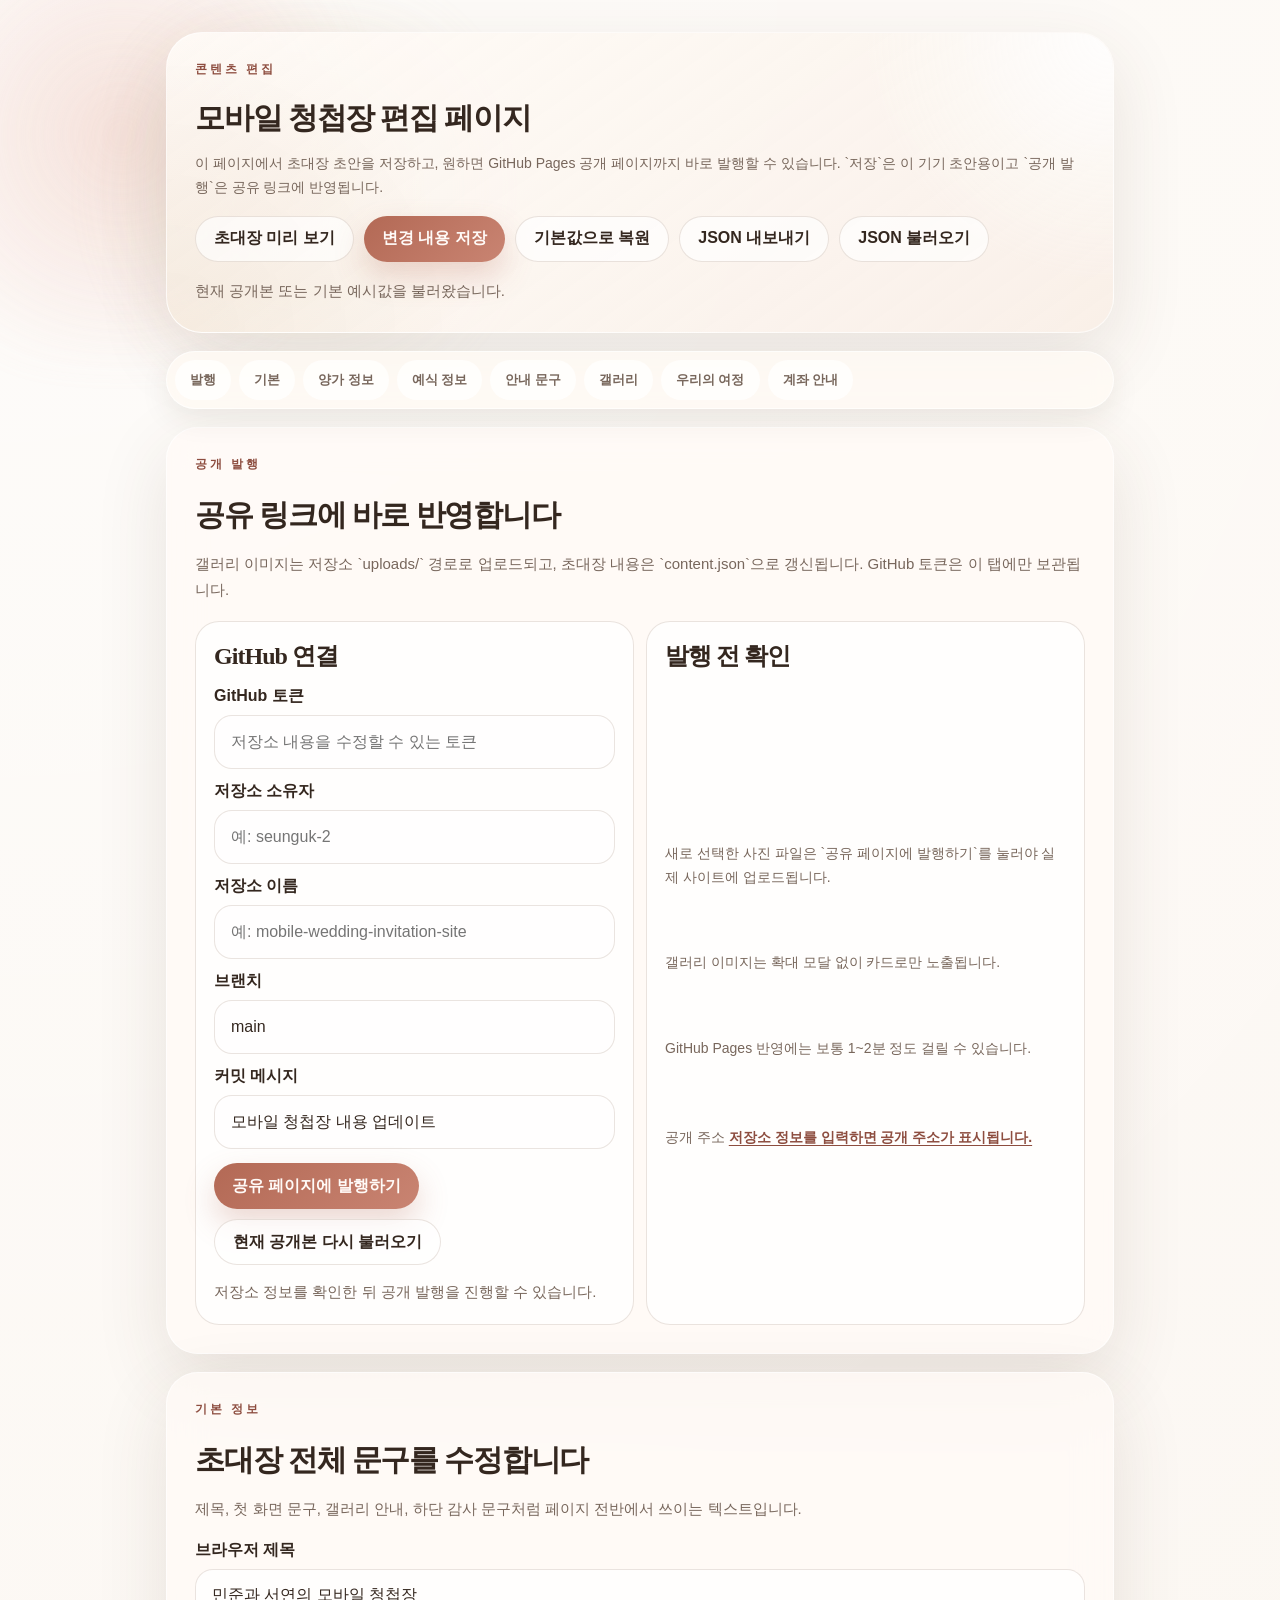
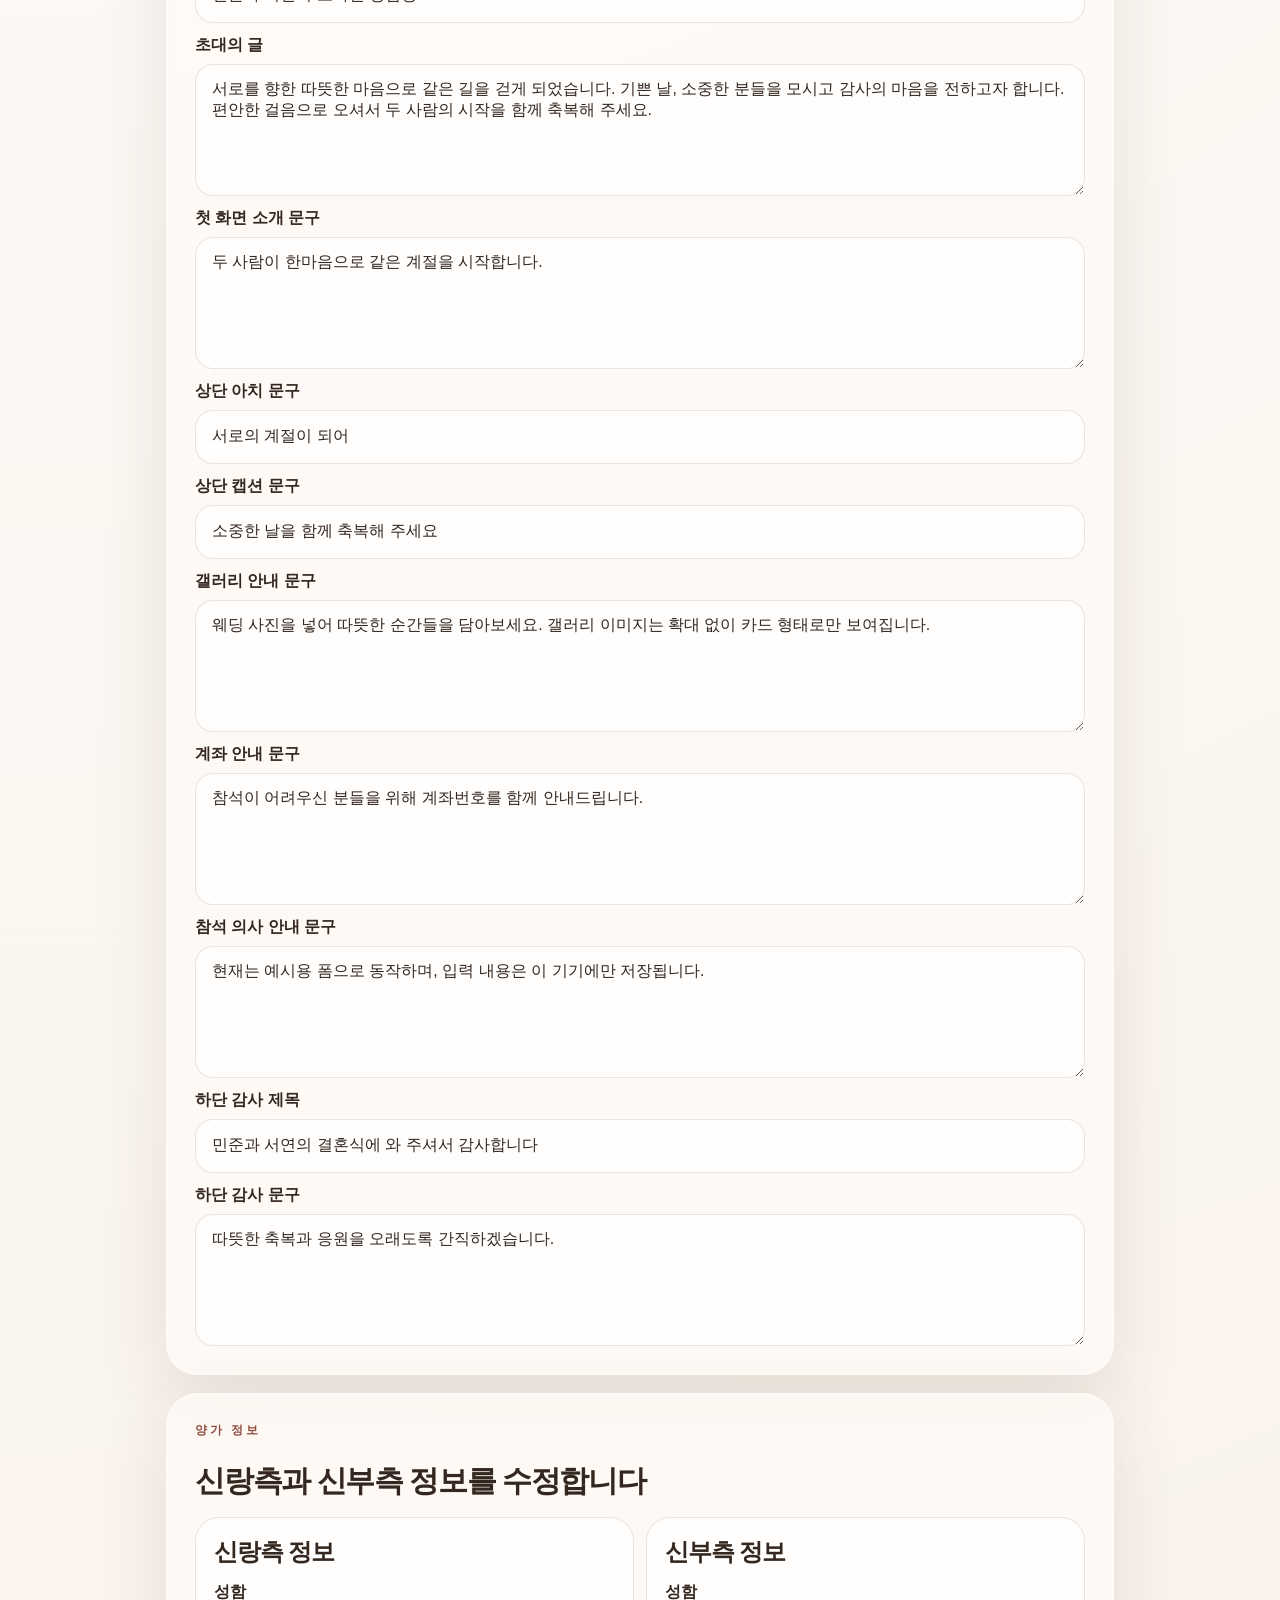
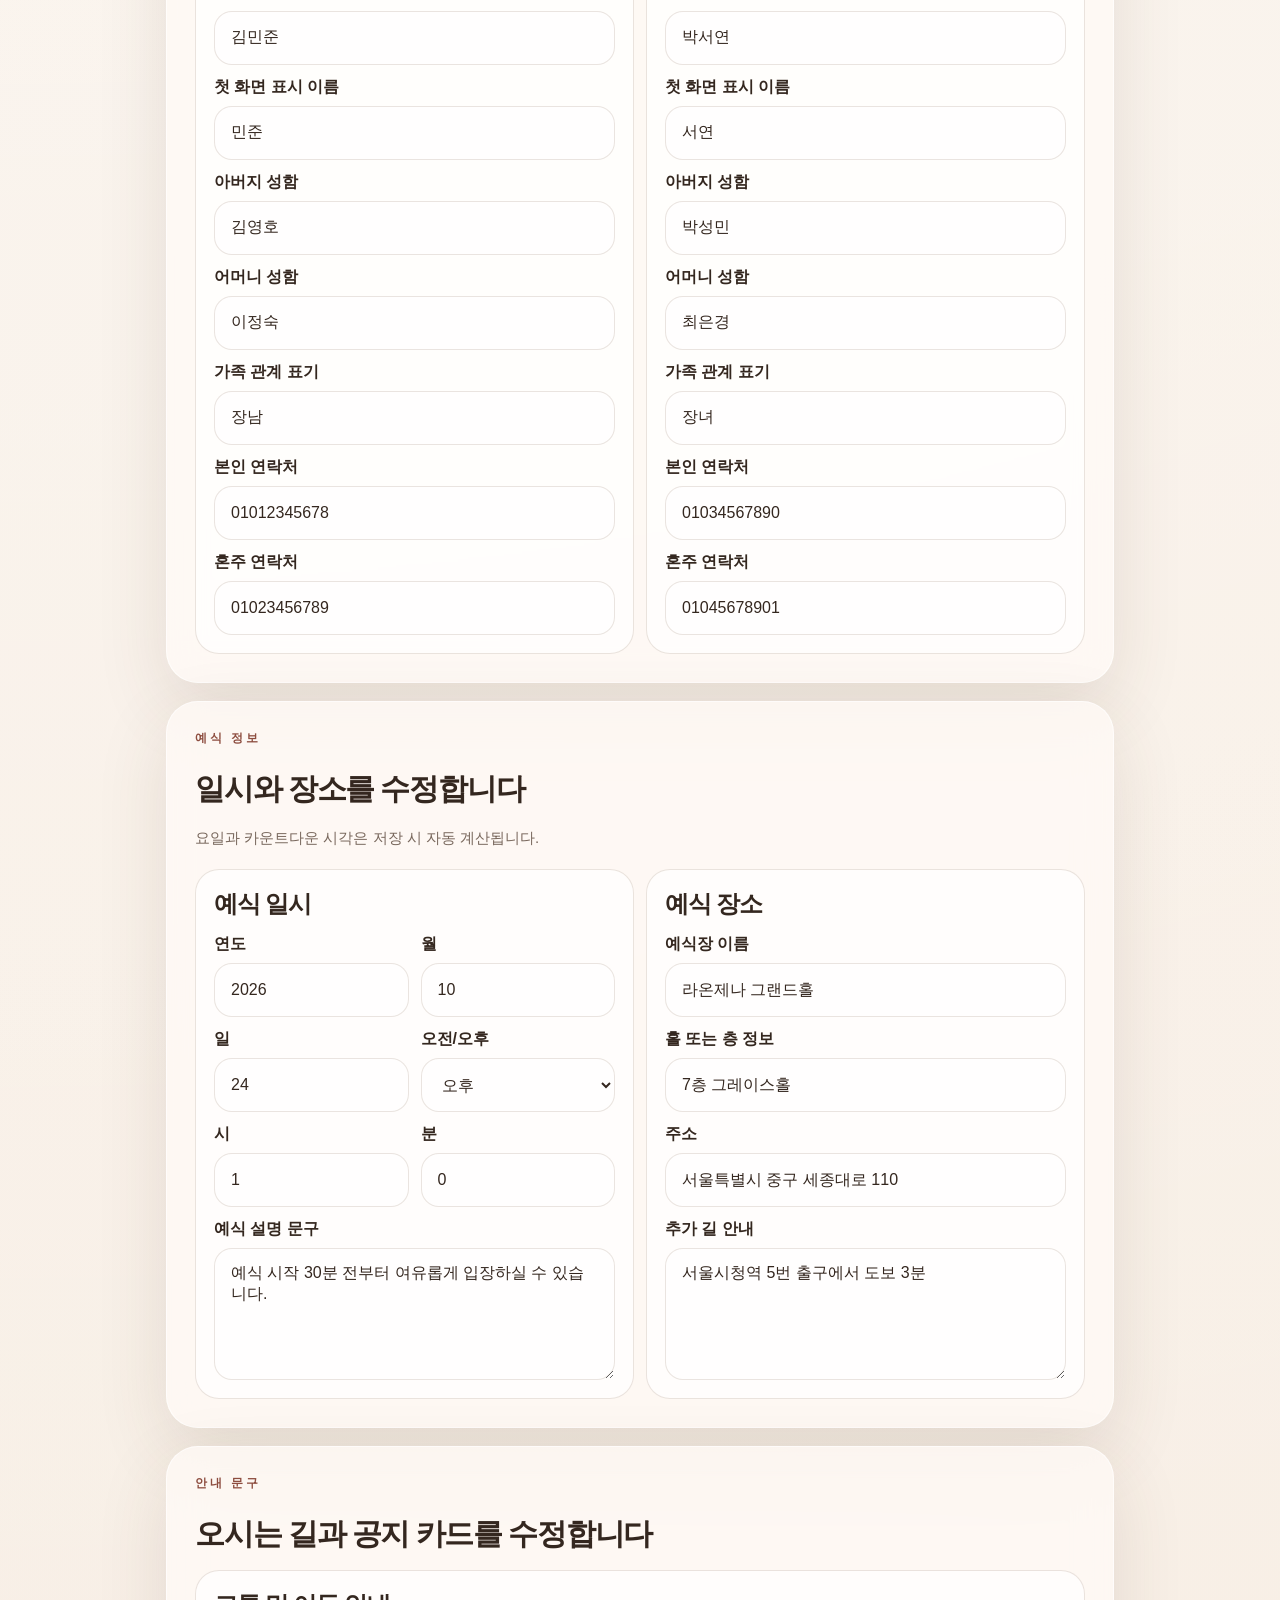
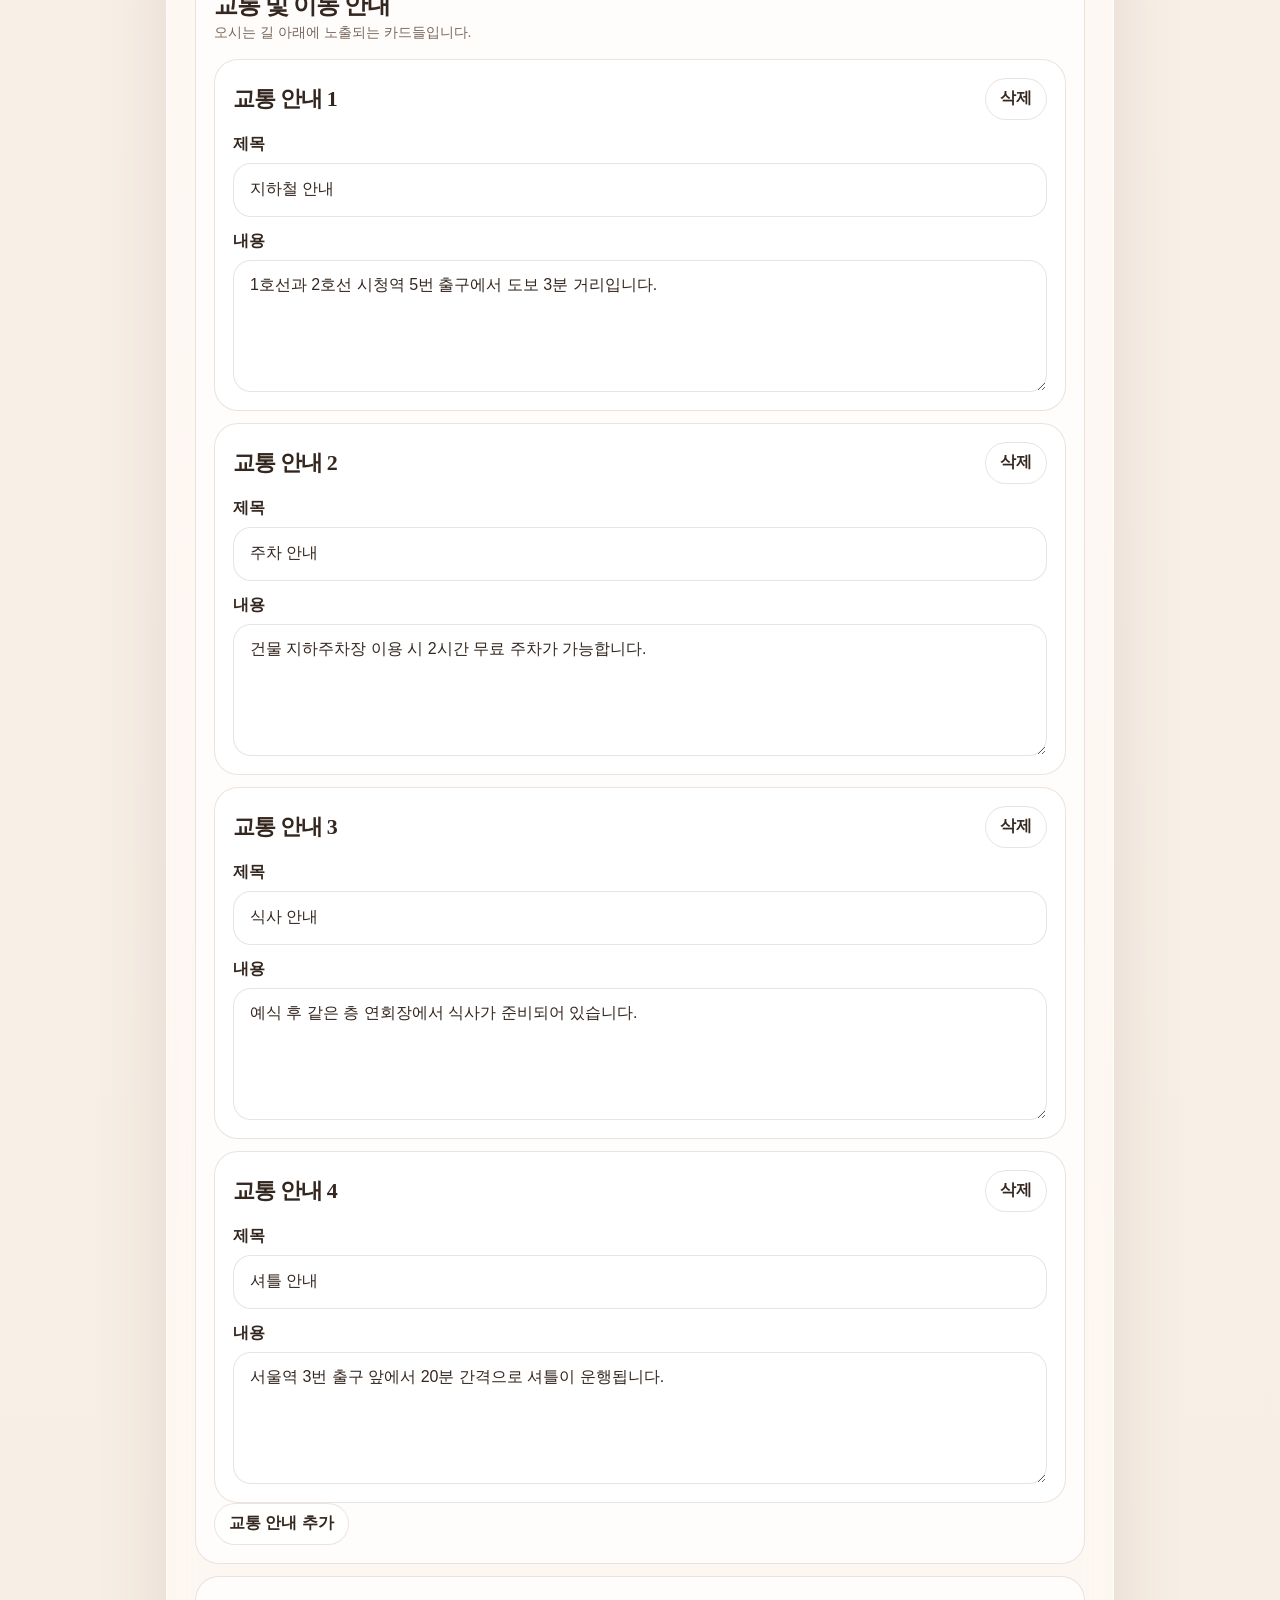
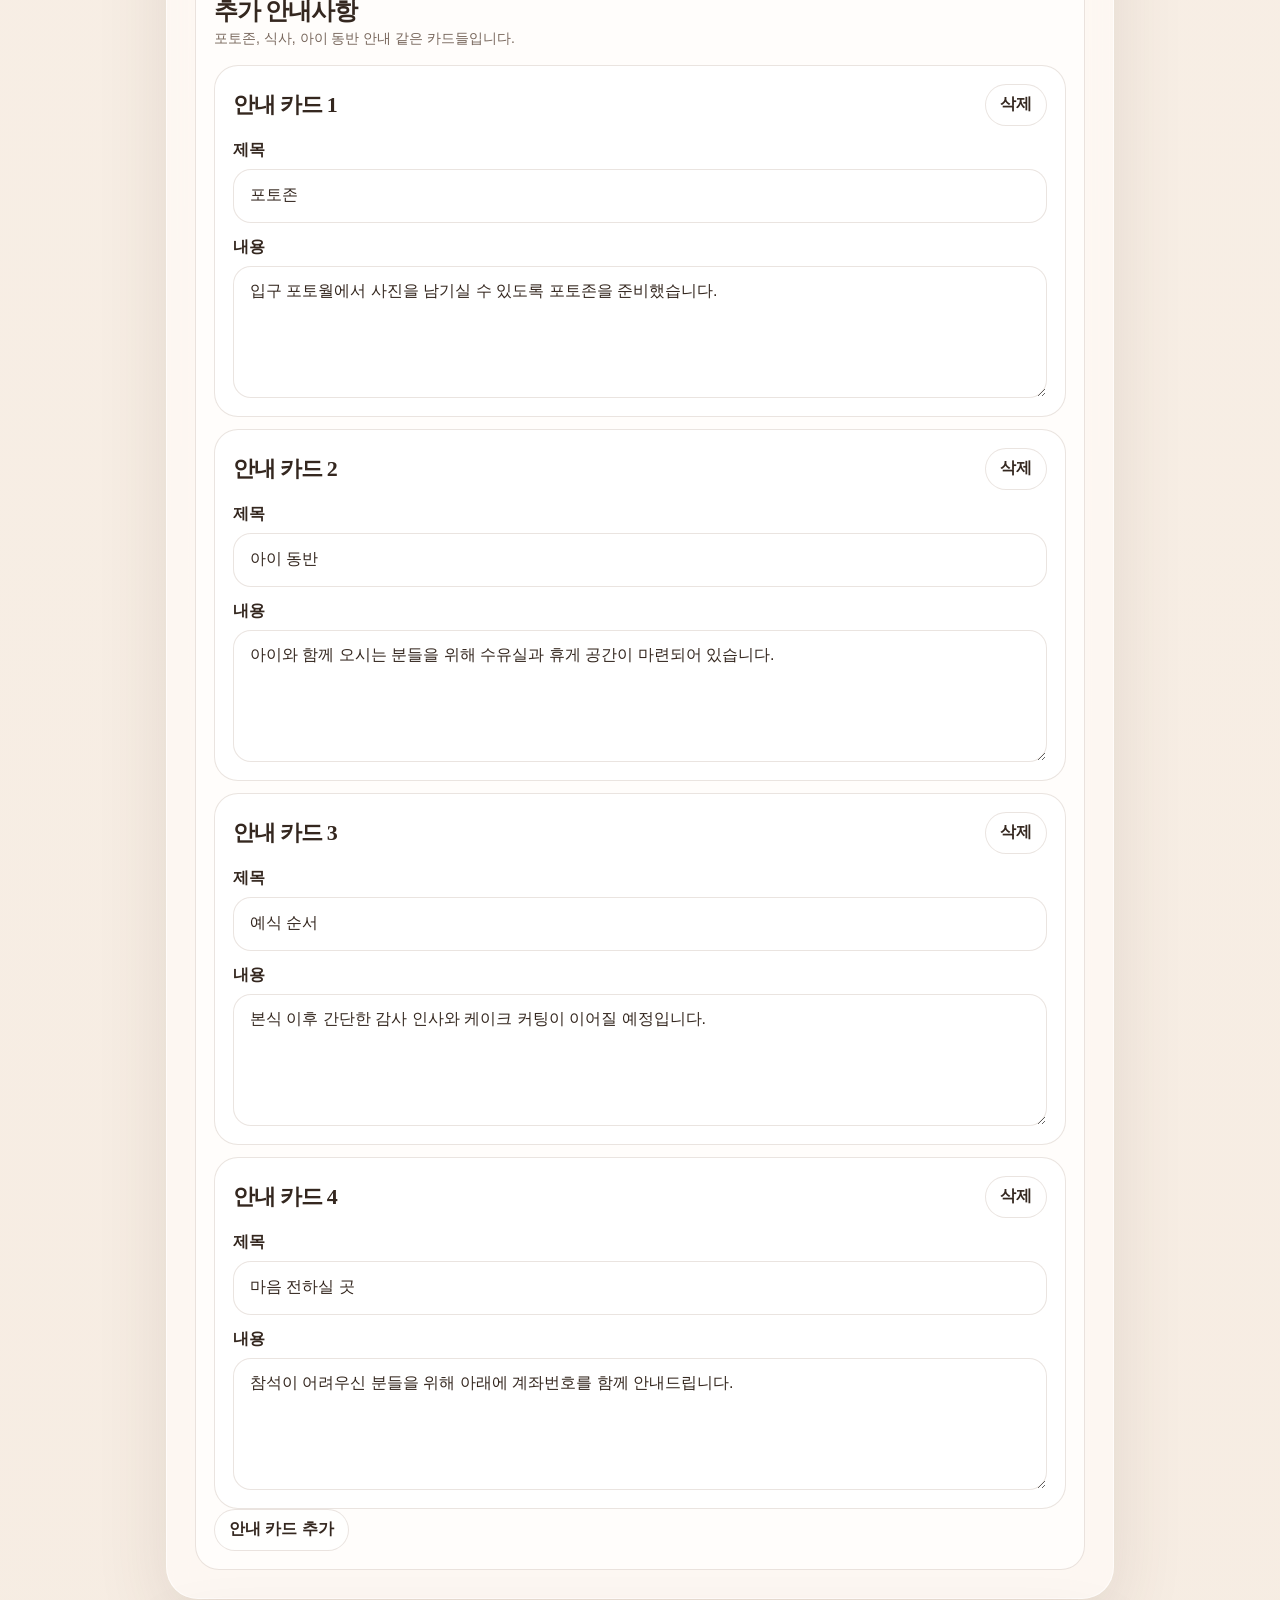
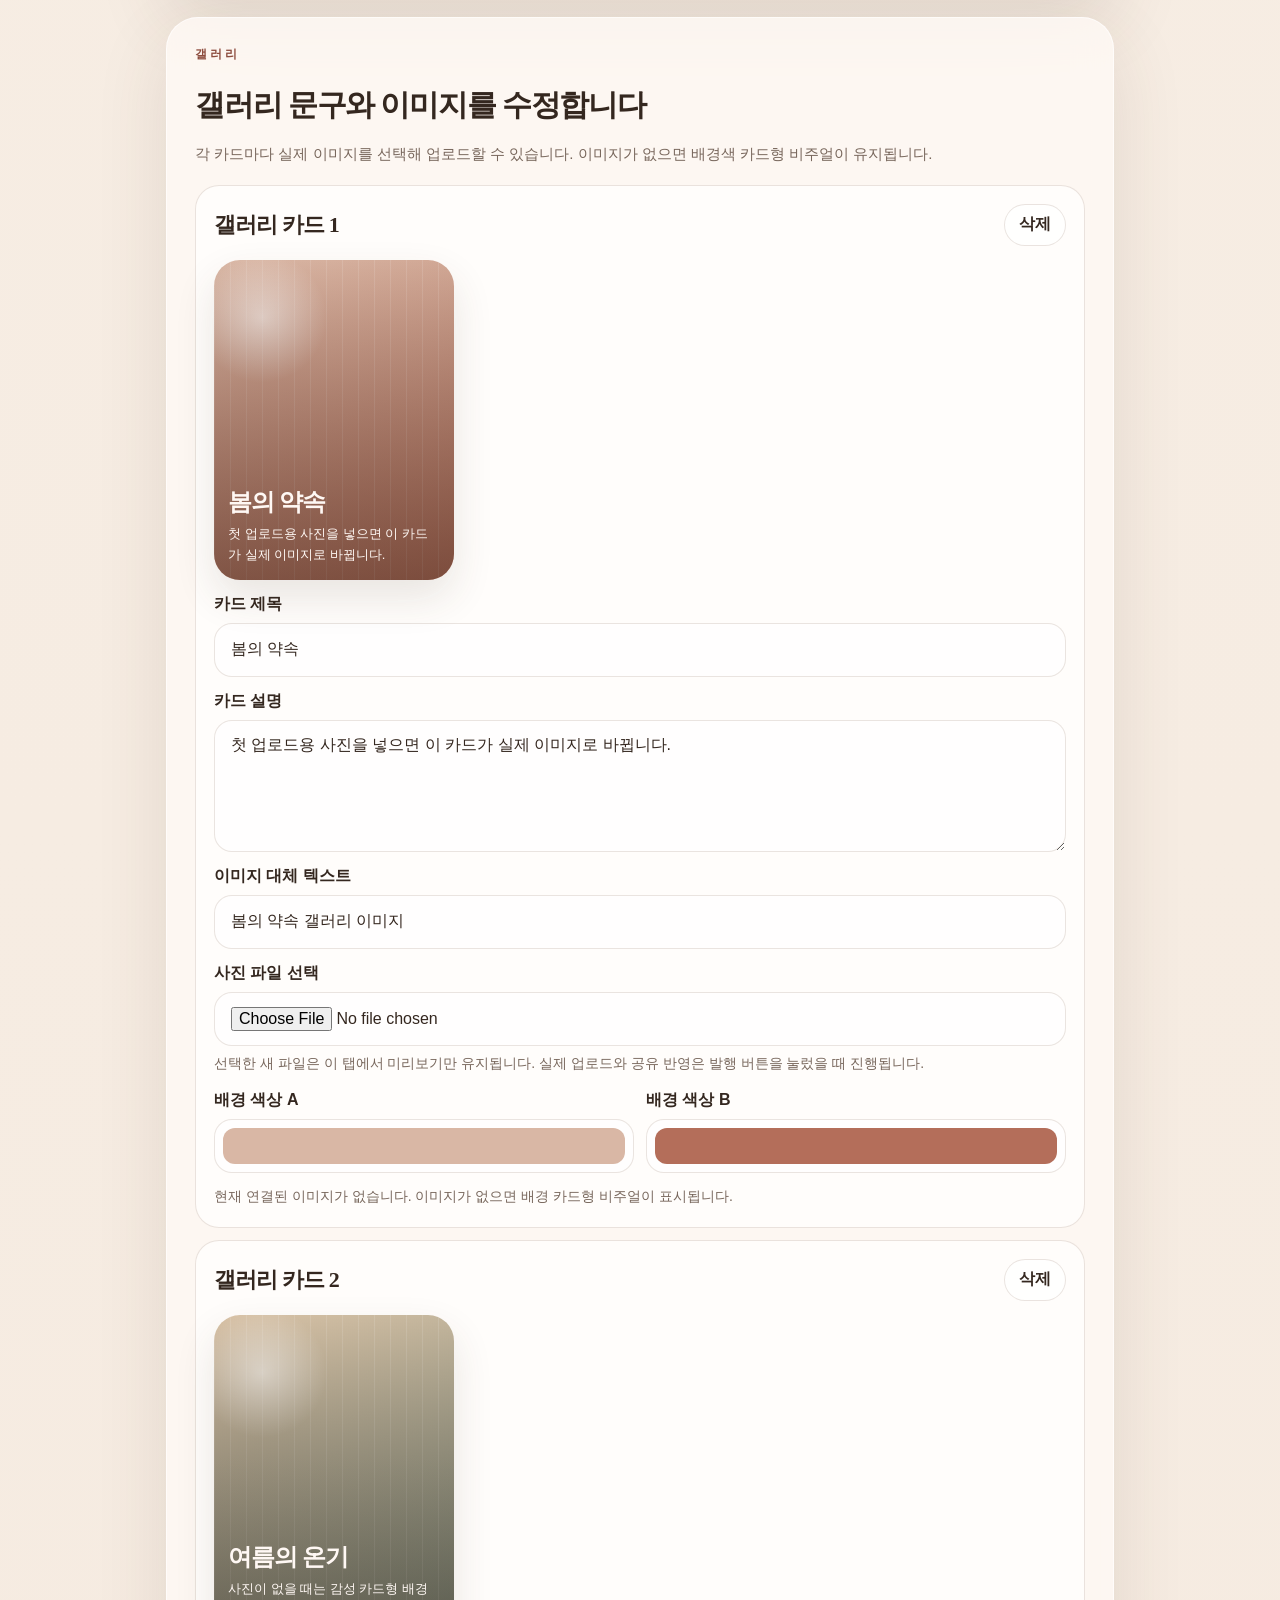
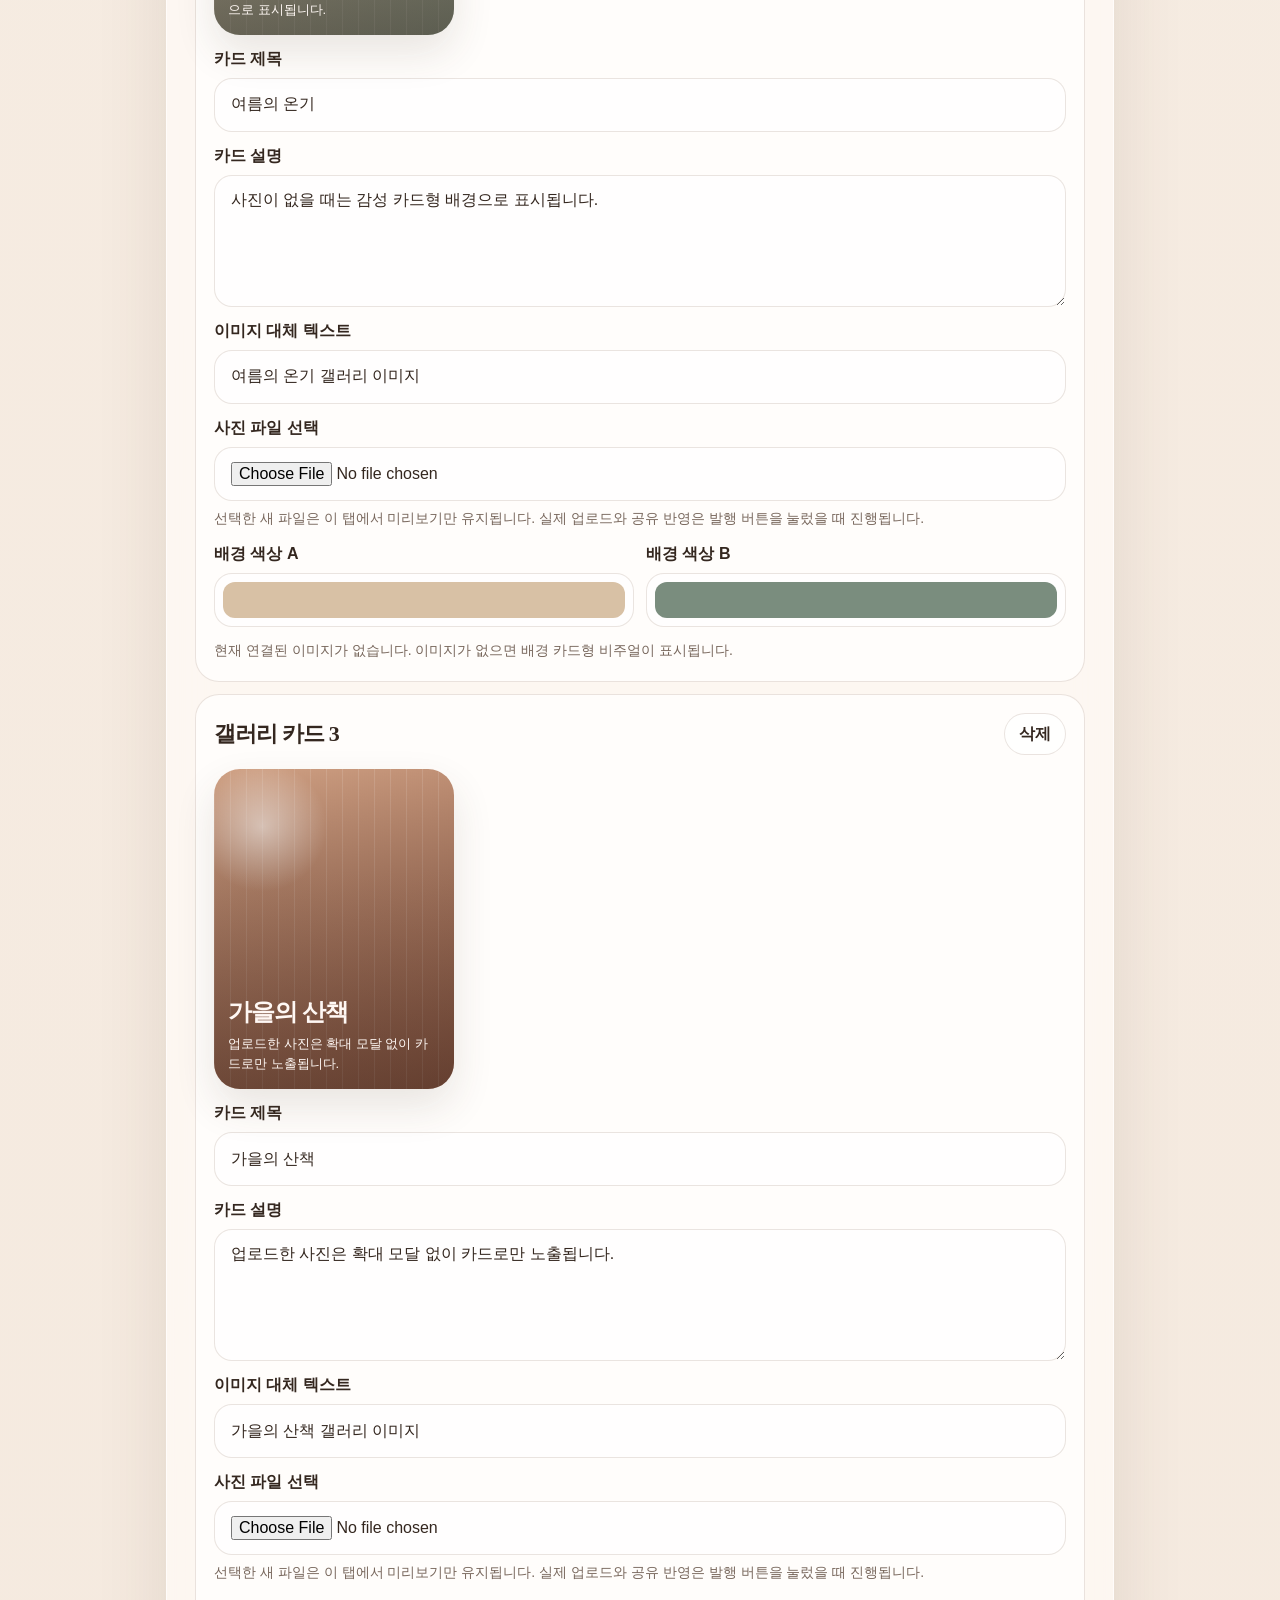
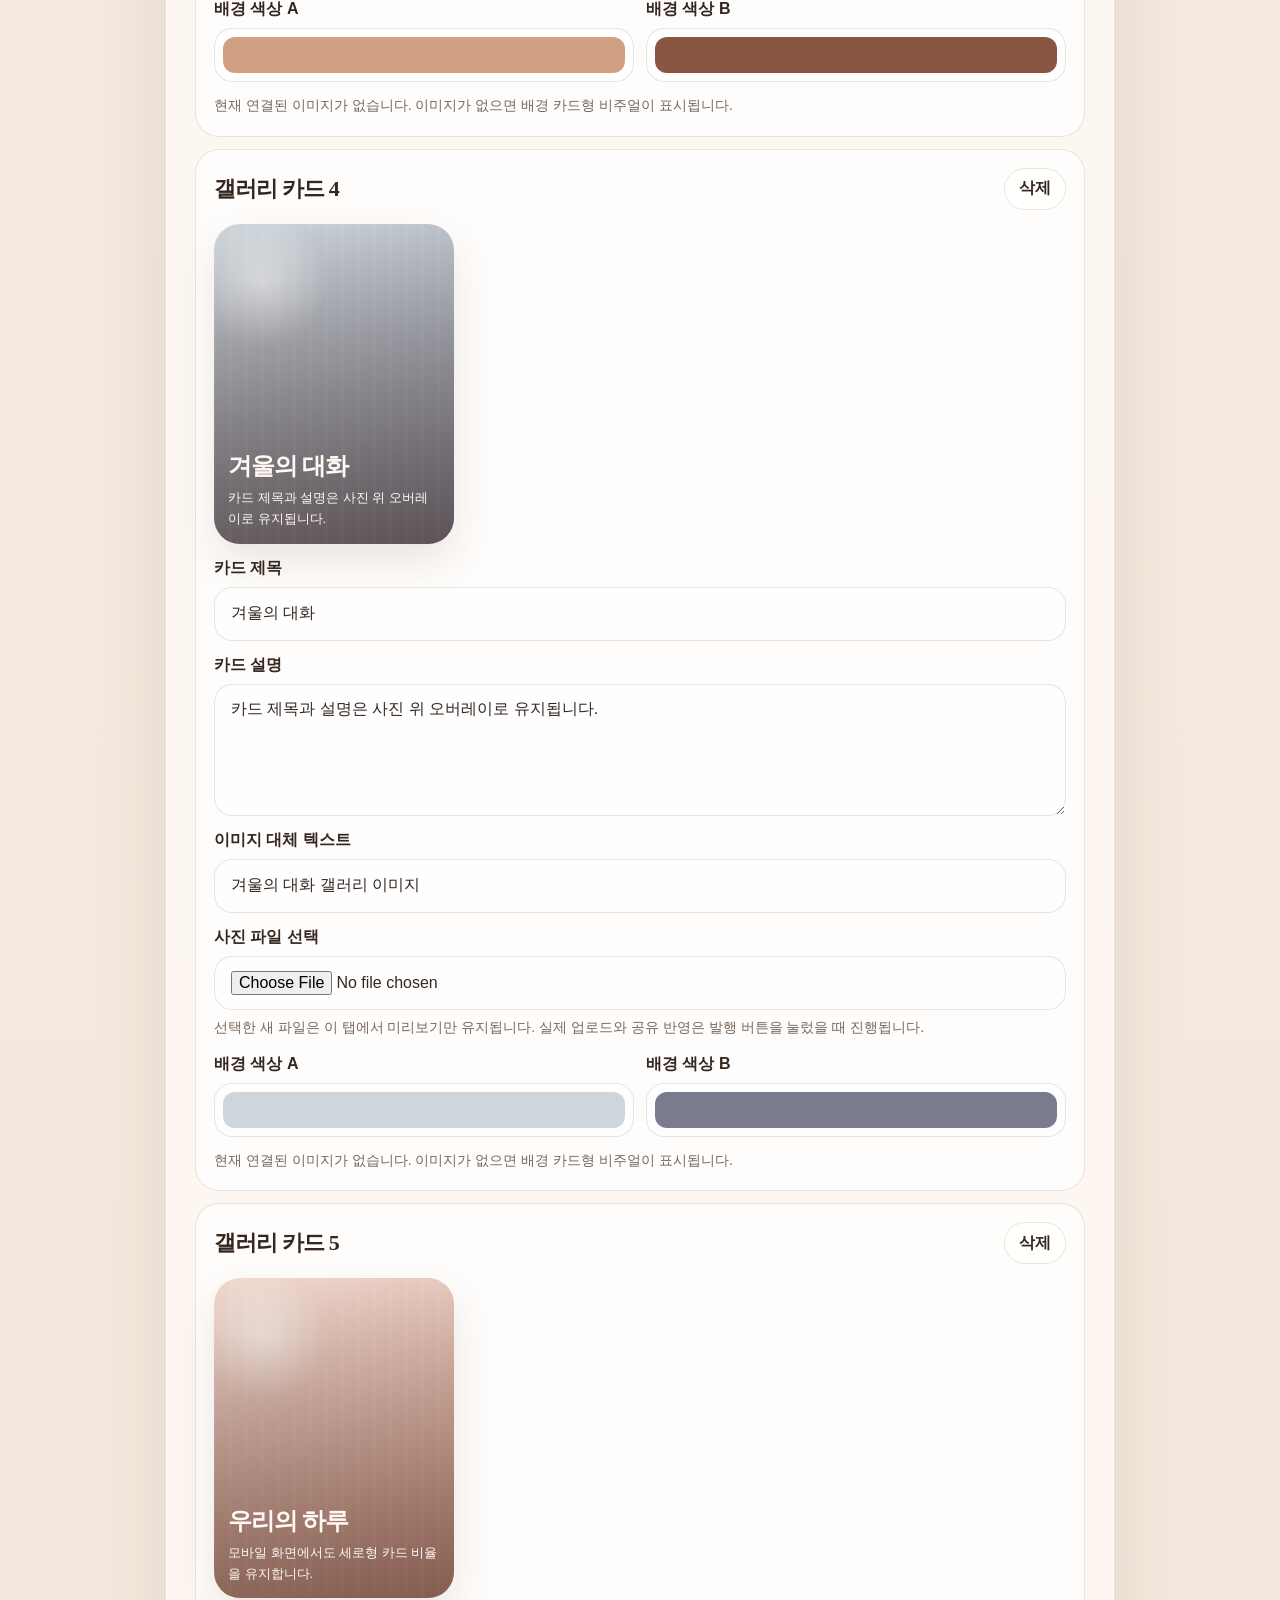
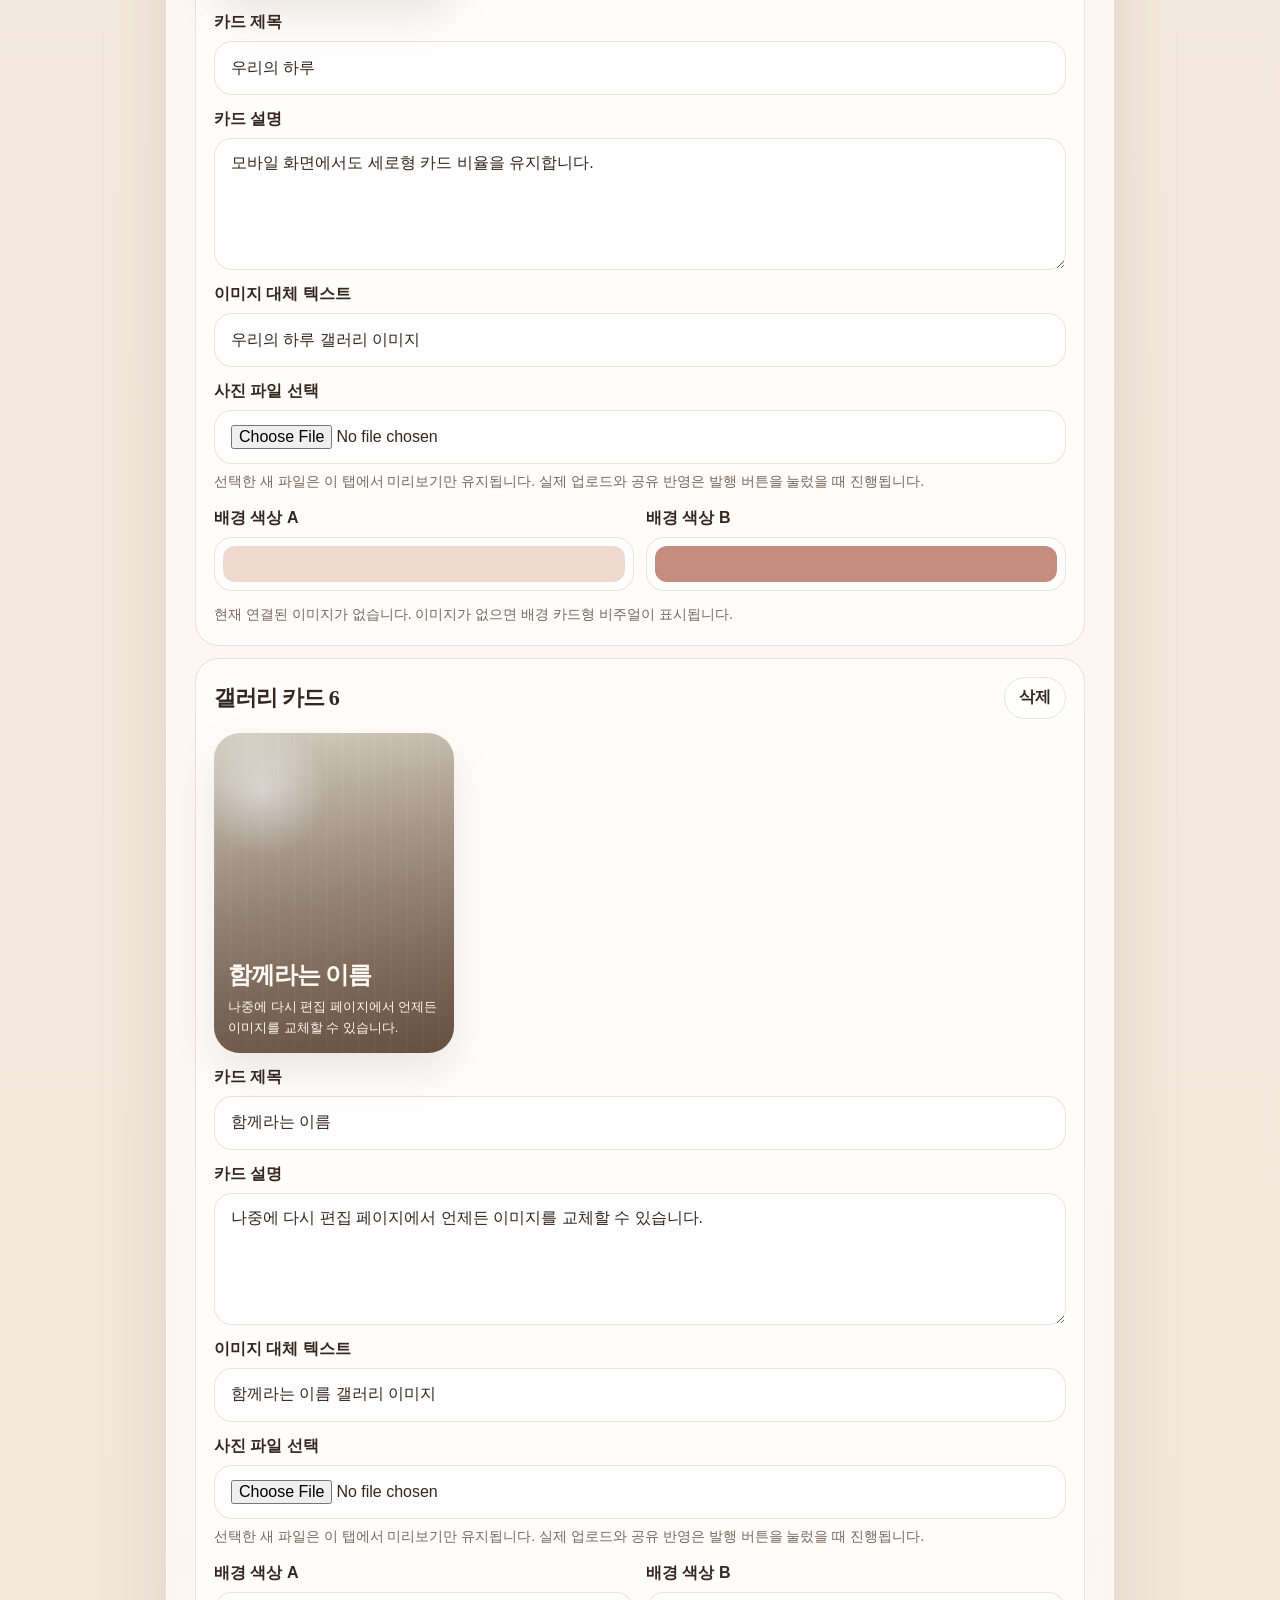
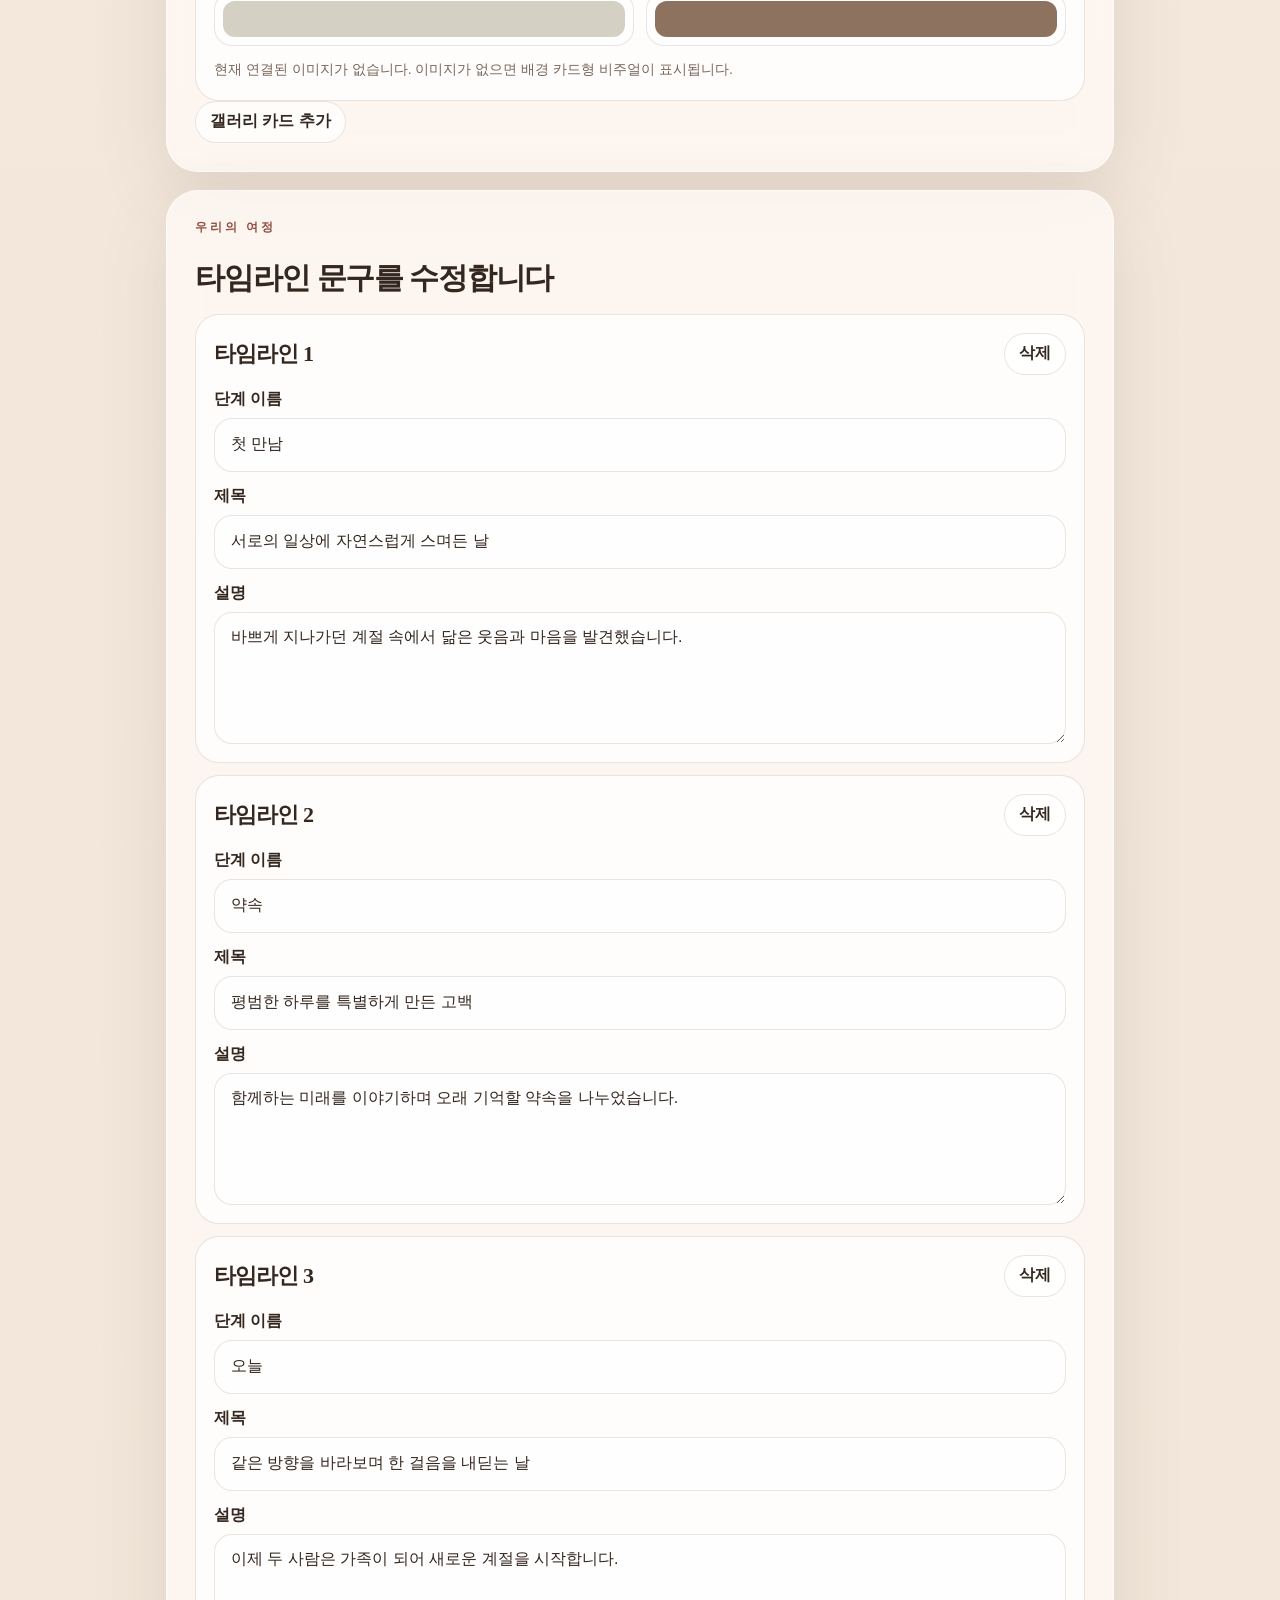
==== commit eec7691f: "Add image publishing editor flow" ====
--- a/editor.html
+++ b/editor.html
@@ -29,7 +29,7 @@
           <p class="hero-kicker">콘텐츠 편집</p>
           <h1 class="section-title">모바일 청첩장 편집 페이지</h1>
           <p class="section-note editor-note">
-            이 페이지에서 초대장 내용을 수정하고 저장할 수 있습니다. 현재 구성은 정적 GitHub Pages 기반이라 저장값은 이 브라우저에만 즉시 반영됩니다.
+            이 페이지에서 초대장 초안을 저장하고, 원하면 GitHub Pages 공개 페이지까지 바로 발행할 수 있습니다. `저장`은 이 기기 초안용이고 `공개 발행`은 공유 링크에 반영됩니다.
           </p>
           <div class="hero-actions editor-actions">
             <a
@@ -57,6 +57,7 @@
         </div>
 
         <nav class="quick-nav" aria-label="편집 섹션 바로가기">
+          <a href="#publish">발행</a>
           <a href="#basic">기본</a>
           <a href="#family">양가 정보</a>
           <a href="#schedule">예식 정보</a>
@@ -68,6 +69,103 @@
       </header>
 
       <main class="editor-main">
+        <section class="section-card" id="publish">
+          <p class="section-tag">공개 발행</p>
+          <h2 class="section-title">공유 링크에 바로 반영합니다</h2>
+          <p class="section-note">
+            갤러리 이미지는 저장소 `uploads/` 경로로 업로드되고, 초대장 내용은 `content.json`으로 갱신됩니다. GitHub 토큰은 이 탭에만 보관됩니다.
+          </p>
+          <div class="editor-split">
+            <article class="editor-subpanel">
+              <h3 class="editor-subtitle">GitHub 연결</h3>
+              <div class="editor-fields">
+                <label class="field">
+                  <span>GitHub 토큰</span>
+                  <input
+                    id="publishToken"
+                    type="password"
+                    autocomplete="off"
+                    autocapitalize="off"
+                    spellcheck="false"
+                    placeholder="저장소 내용을 수정할 수 있는 토큰"
+                  />
+                </label>
+                <label class="field">
+                  <span>저장소 소유자</span>
+                  <input
+                    id="publishOwner"
+                    type="text"
+                    autocomplete="off"
+                    autocapitalize="off"
+                    spellcheck="false"
+                    placeholder="예: seunguk-2"
+                  />
+                </label>
+                <label class="field">
+                  <span>저장소 이름</span>
+                  <input
+                    id="publishRepo"
+                    type="text"
+                    autocomplete="off"
+                    autocapitalize="off"
+                    spellcheck="false"
+                    placeholder="예: mobile-wedding-invitation-site"
+                  />
+                </label>
+                <label class="field">
+                  <span>브랜치</span>
+                  <input
+                    id="publishBranch"
+                    type="text"
+                    autocomplete="off"
+                    autocapitalize="off"
+                    spellcheck="false"
+                    placeholder="main"
+                  />
+                </label>
+                <label class="field">
+                  <span>커밋 메시지</span>
+                  <input
+                    id="publishCommitMessage"
+                    type="text"
+                    placeholder="모바일 청첩장 내용 업데이트"
+                  />
+                </label>
+              </div>
+              <div class="editor-action-row">
+                <button class="primary-button" id="publishInvitationButton" type="button">
+                  공유 페이지에 발행하기
+                </button>
+                <button class="secondary-button" id="reloadPublishedButton" type="button">
+                  현재 공개본 다시 불러오기
+                </button>
+              </div>
+              <p class="save-note editor-status" id="publishStatus"></p>
+            </article>
+
+            <article class="editor-subpanel">
+              <h3 class="editor-subtitle">발행 전 확인</h3>
+              <div class="editor-checklist">
+                <p>새로 선택한 사진 파일은 `공유 페이지에 발행하기`를 눌러야 실제 사이트에 업로드됩니다.</p>
+                <p>갤러리 이미지는 확대 모달 없이 카드로만 노출됩니다.</p>
+                <p>GitHub Pages 반영에는 보통 1~2분 정도 걸릴 수 있습니다.</p>
+              </div>
+              <p class="section-note editor-link-note">
+                공개 주소
+                <a
+                  class="editor-link"
+                  id="publishPreviewLink"
+                  href="./index.html"
+                  target="_blank"
+                  rel="noreferrer noopener"
+                >
+                  초대장 페이지 열기
+                </a>
+              </p>
+            </article>
+          </div>
+        </section>
+
         <section class="section-card" id="basic">
           <p class="section-tag">기본 정보</p>
           <h2 class="section-title">초대장 전체 문구를 수정합니다</h2>
@@ -137,9 +235,9 @@
 
         <section class="section-card" id="gallery">
           <p class="section-tag">갤러리</p>
-          <h2 class="section-title">갤러리 카드 문구와 색상을 수정합니다</h2>
-          <p class="section-note">
-            현재는 사진 대신 감성 카드형 비주얼을 사용하므로 제목, 설명, 배경색 두 개를 함께 수정합니다.
+          <h2 class="section-title">갤러리 문구와 이미지를 수정합니다</h2>
+          <p class="section-note">
+            각 카드마다 실제 이미지를 선택해 업로드할 수 있습니다. 이미지가 없으면 배경색 카드형 비주얼이 유지됩니다.
           </p>
           <div id="galleryEditor"></div>
         </section>
--- a/styles.css
+++ b/styles.css
@@ -225,7 +225,6 @@
 .secondary-button,
 .line-button,
 .bottom-action,
-.gallery-card,
 .radio-pill span,
 .modal-close {
   transition:
@@ -267,7 +266,6 @@
 .secondary-button:hover,
 .line-button:hover,
 .bottom-action:hover,
-.gallery-card:hover,
 .modal-close:hover {
   transform: translateY(-1px);
 }
@@ -608,11 +606,17 @@
   border-radius: 26px;
   box-shadow: 0 18px 40px rgba(77, 54, 41, 0.12);
   color: #fff8f4;
+  cursor: default;
   display: grid;
   overflow: hidden;
   padding: 14px;
   position: relative;
   text-align: left;
+  touch-action: pan-x pan-y;
+}
+
+.gallery-card.has-image {
+  background: #bda291;
 }
 
 .gallery-card::after {
@@ -630,11 +634,28 @@
   position: absolute;
 }
 
+.gallery-card.has-image::after {
+  background:
+    linear-gradient(180deg, rgba(33, 20, 13, 0.06), rgba(33, 20, 13, 0.62)),
+    linear-gradient(180deg, transparent 42%, rgba(33, 20, 13, 0.12) 68%, rgba(33, 20, 13, 0.74) 100%);
+}
+
 .gallery-card > * {
   position: relative;
   z-index: 1;
 }
 
+.gallery-image {
+  height: 100%;
+  inset: 0;
+  object-fit: cover;
+  pointer-events: none;
+  position: absolute;
+  user-select: none;
+  -webkit-user-drag: none;
+  width: 100%;
+}
+
 .gallery-index {
   align-self: start;
   font-size: 13px;
@@ -646,6 +667,10 @@
   align-self: end;
   display: grid;
   gap: 6px;
+}
+
+.gallery-card.has-image .gallery-copy {
+  text-shadow: 0 6px 18px rgba(20, 10, 6, 0.48);
 }
 
 .gallery-title {
--- a/editor.css
+++ b/editor.css
@@ -16,7 +16,10 @@
 
 .editor-note,
 .editor-panel-note,
-.editor-empty {
+.editor-empty,
+.editor-help,
+.editor-checklist p,
+.editor-link-note {
   color: var(--muted);
   font-size: 14px;
   line-height: 1.7;
@@ -73,6 +76,36 @@
 .editor-entry-list {
   display: grid;
   gap: 12px;
+}
+
+.editor-checklist {
+  display: grid;
+  gap: 10px;
+}
+
+.editor-gallery-preview {
+  display: grid;
+  gap: 10px;
+}
+
+.editor-preview-card {
+  max-width: 240px;
+}
+
+.editor-image-meta {
+  display: grid;
+  gap: 10px;
+}
+
+.editor-help {
+  margin-top: -2px;
+}
+
+.editor-link {
+  color: var(--accent-strong);
+  font-weight: 700;
+  text-decoration: underline;
+  text-underline-offset: 3px;
 }
 
 .editor-item {
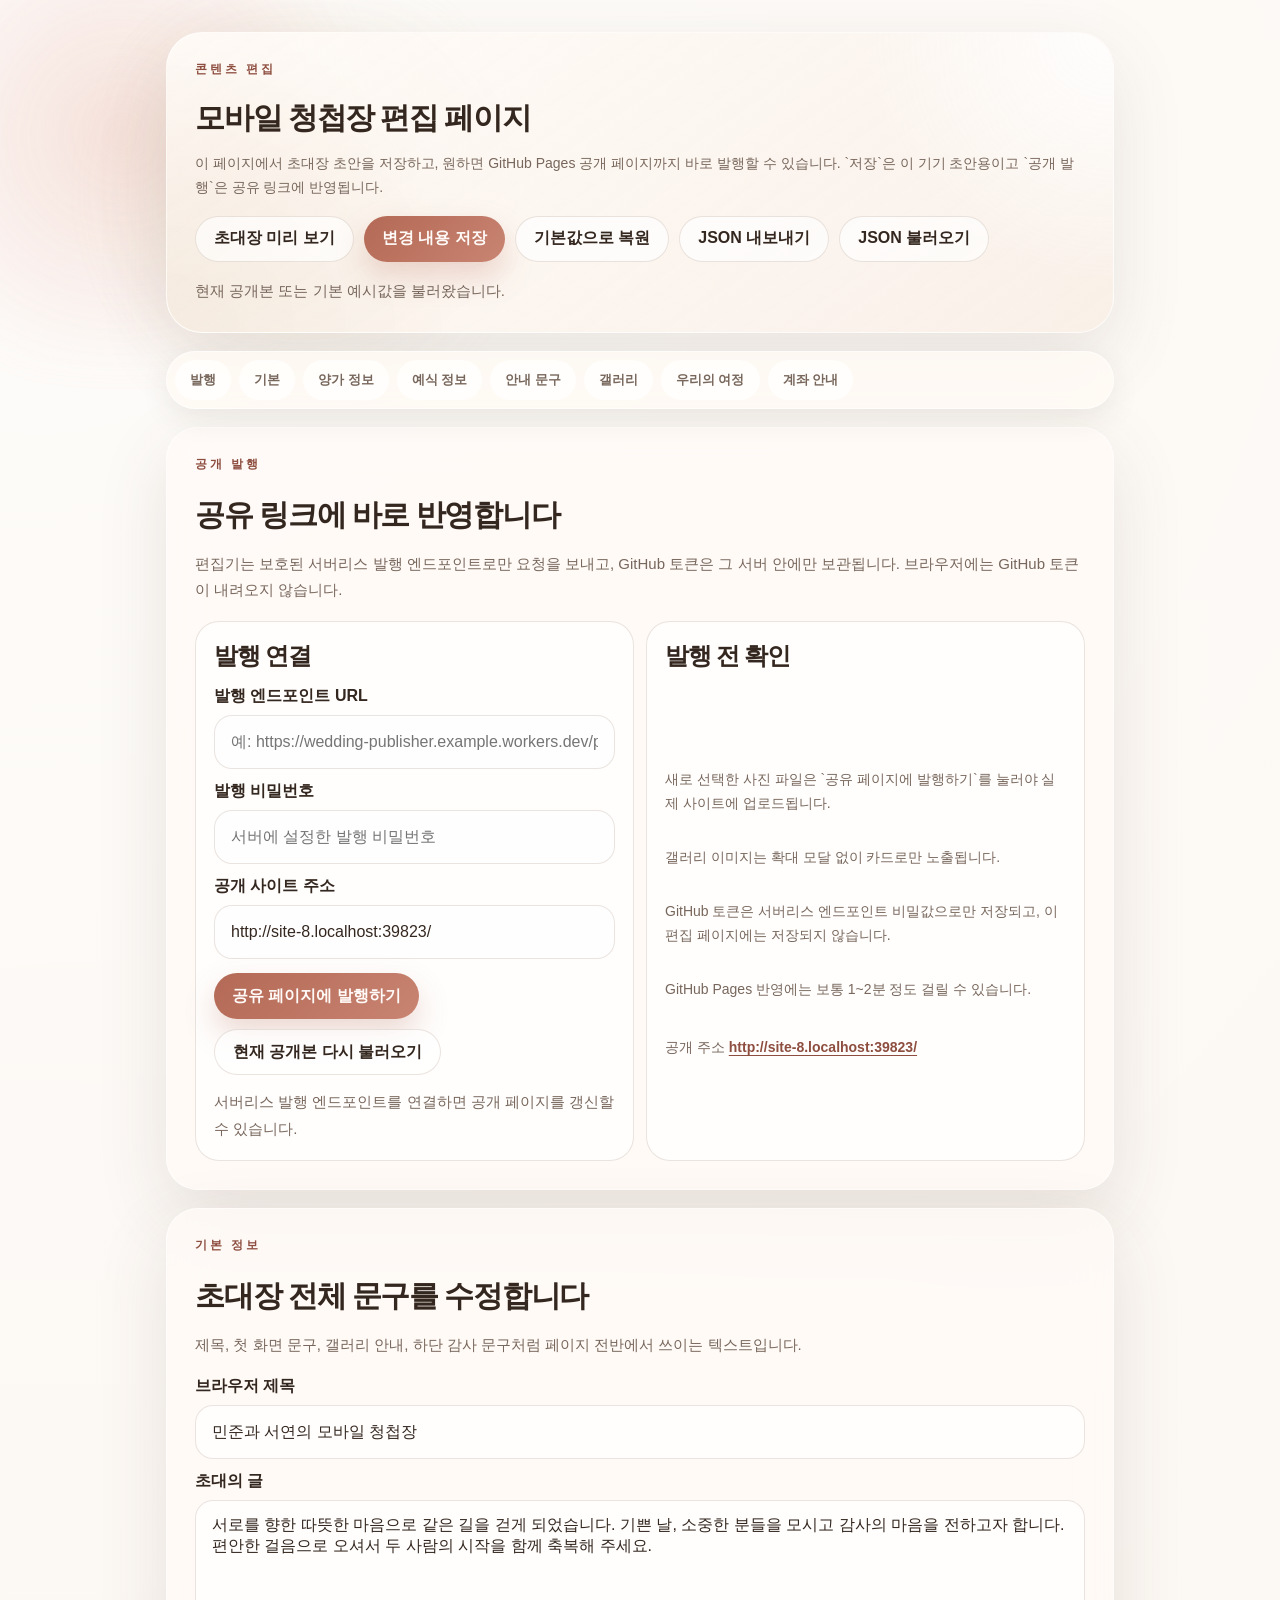
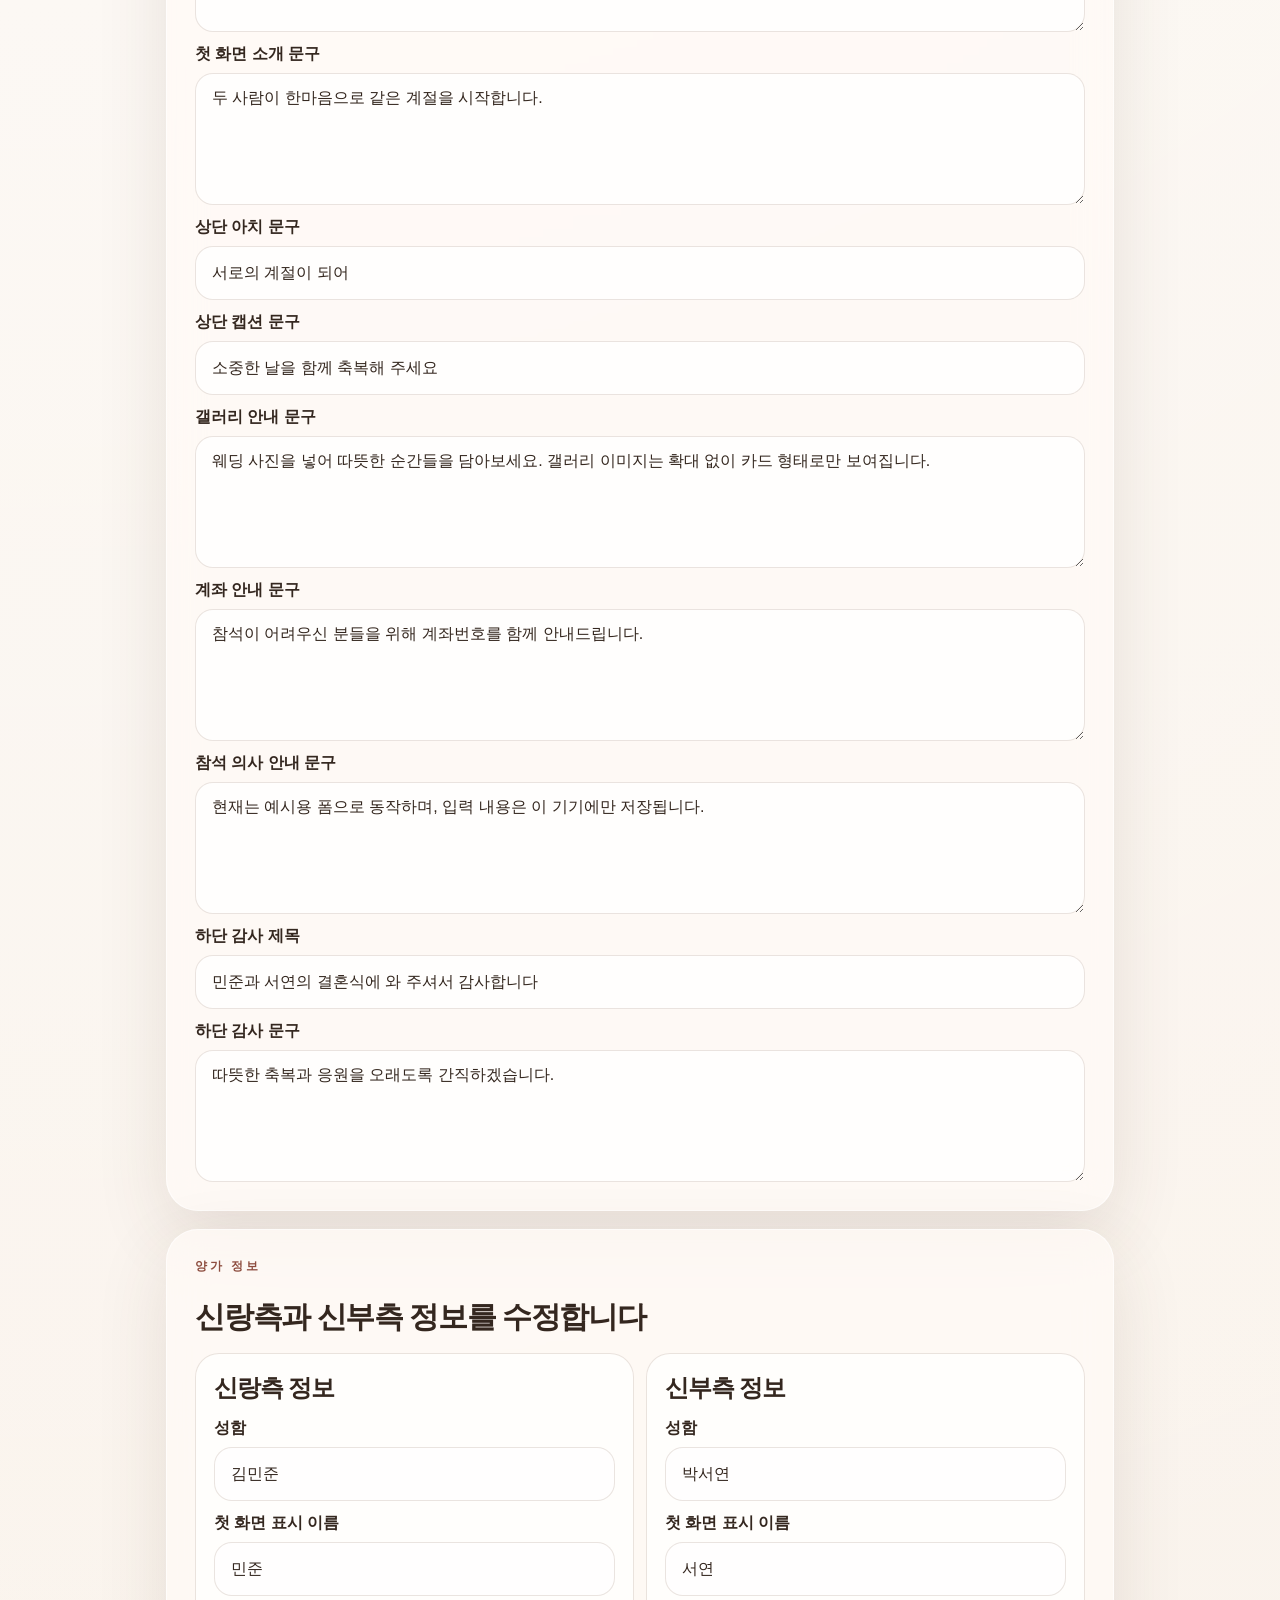
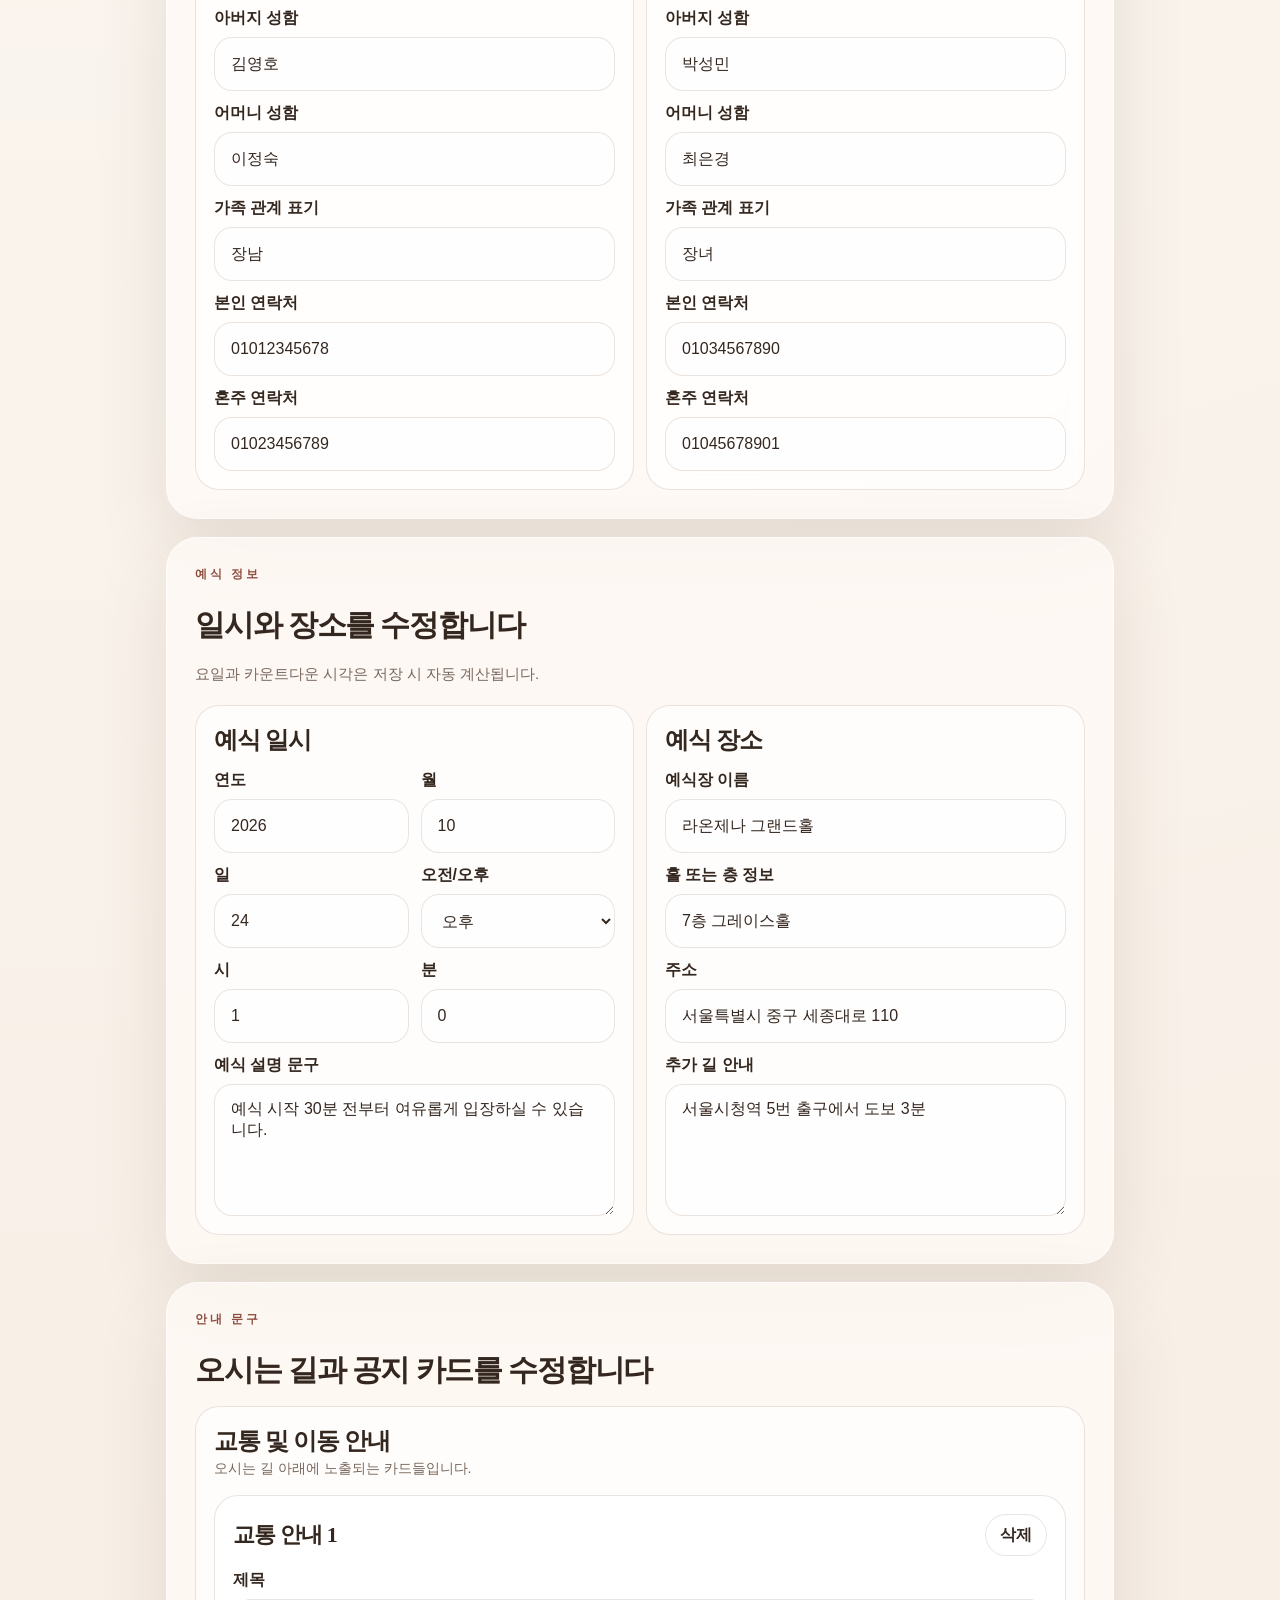
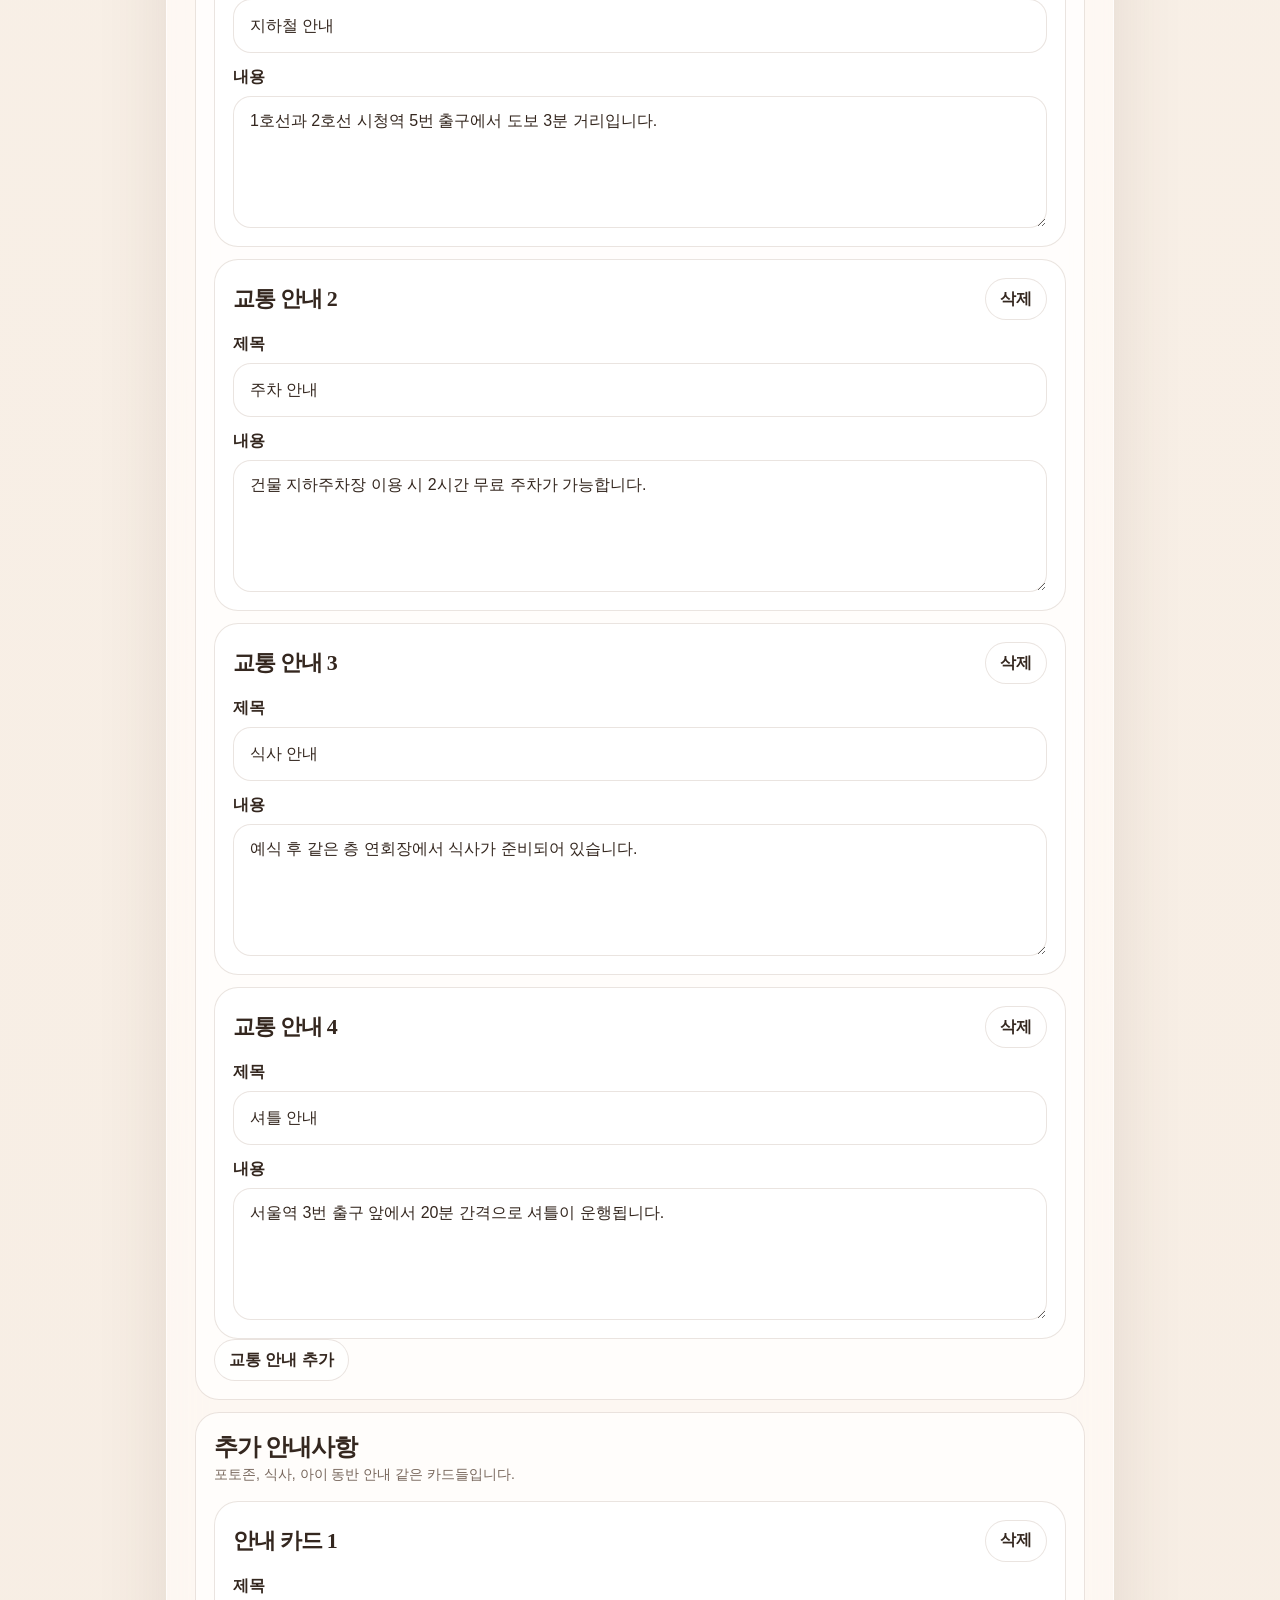
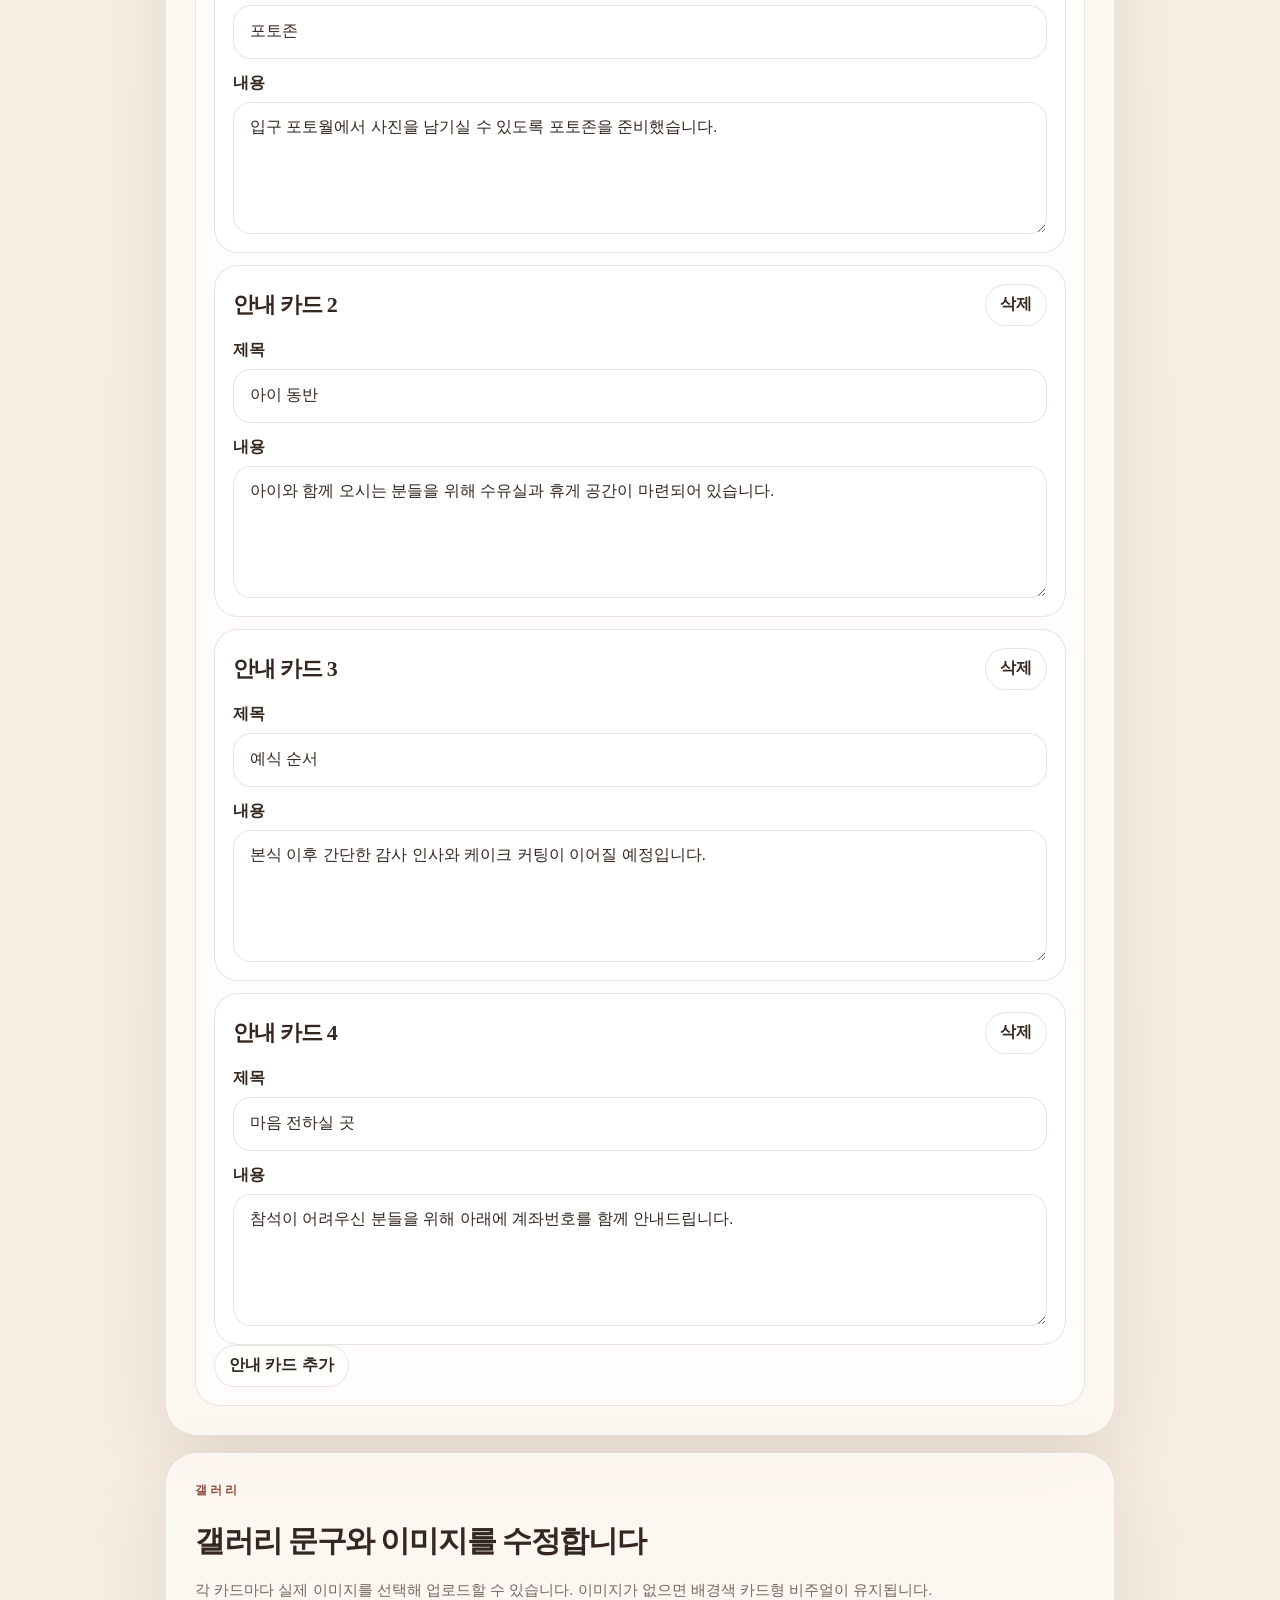
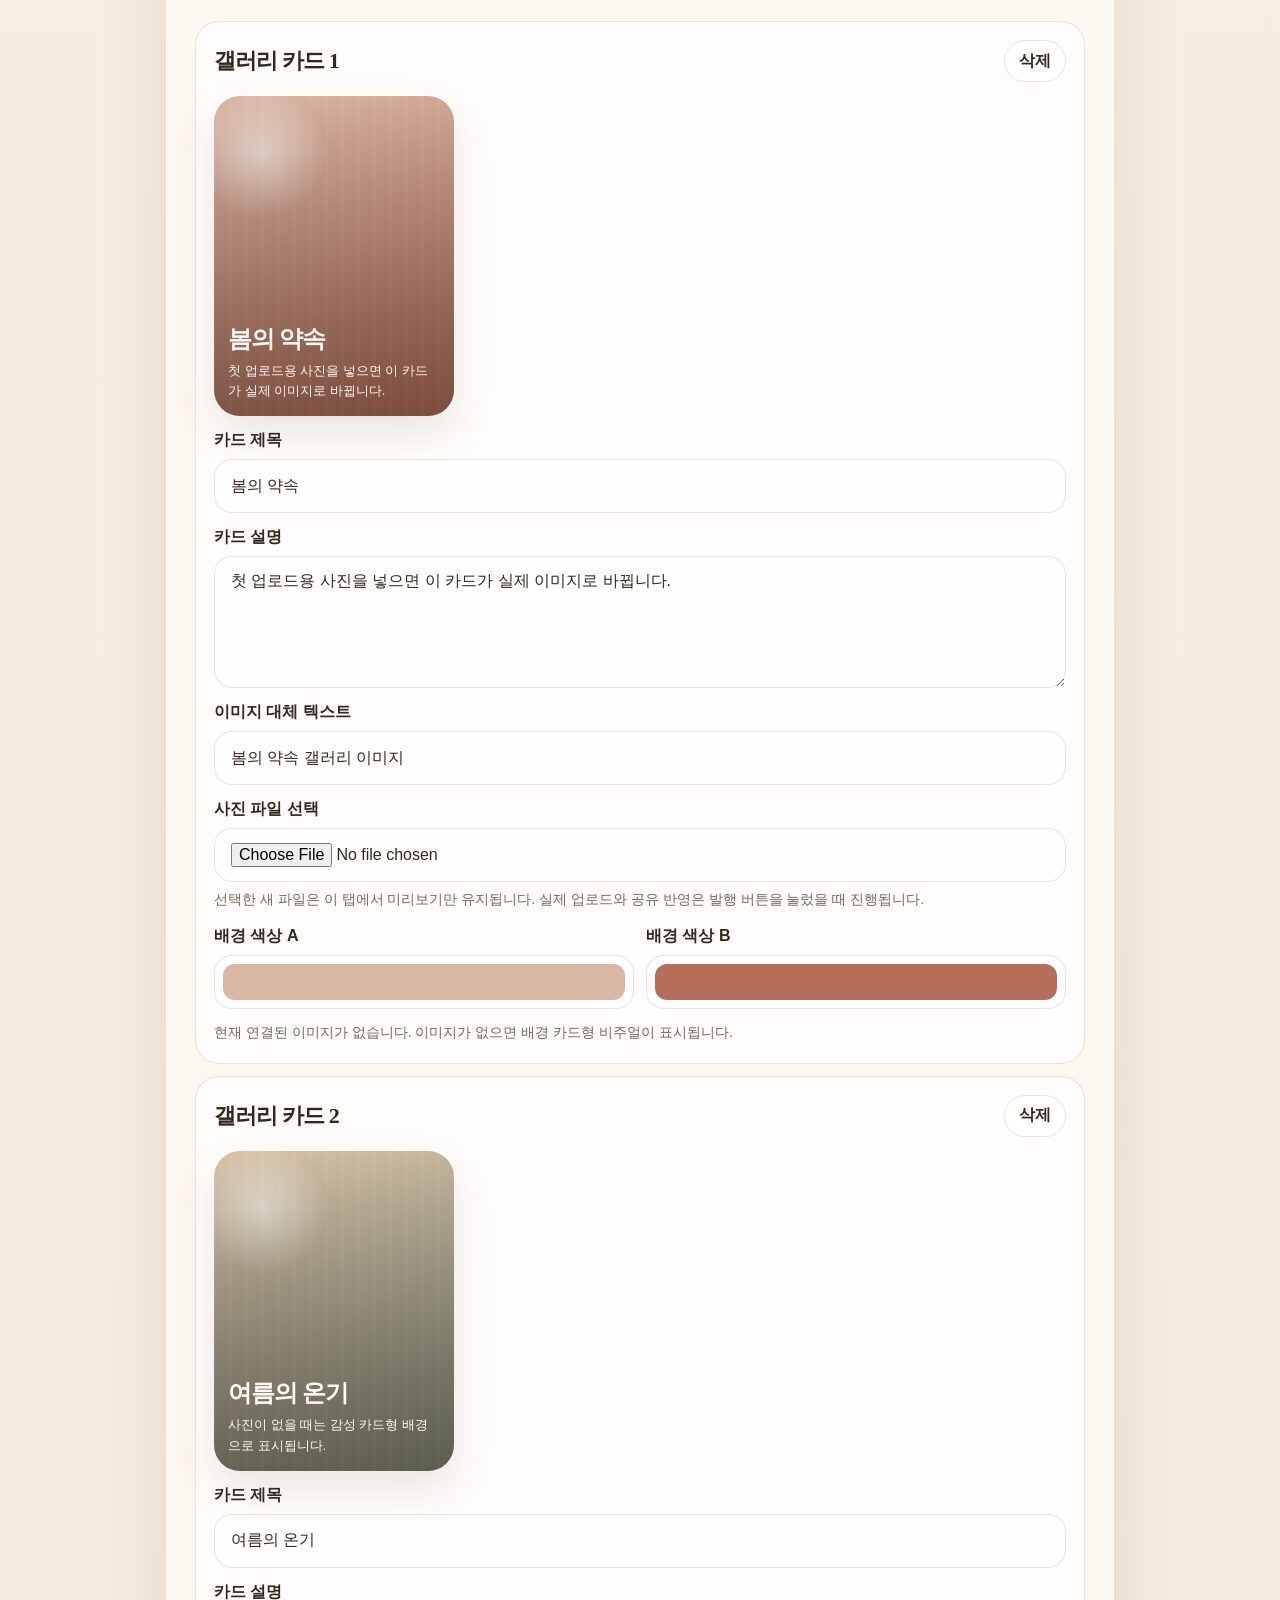
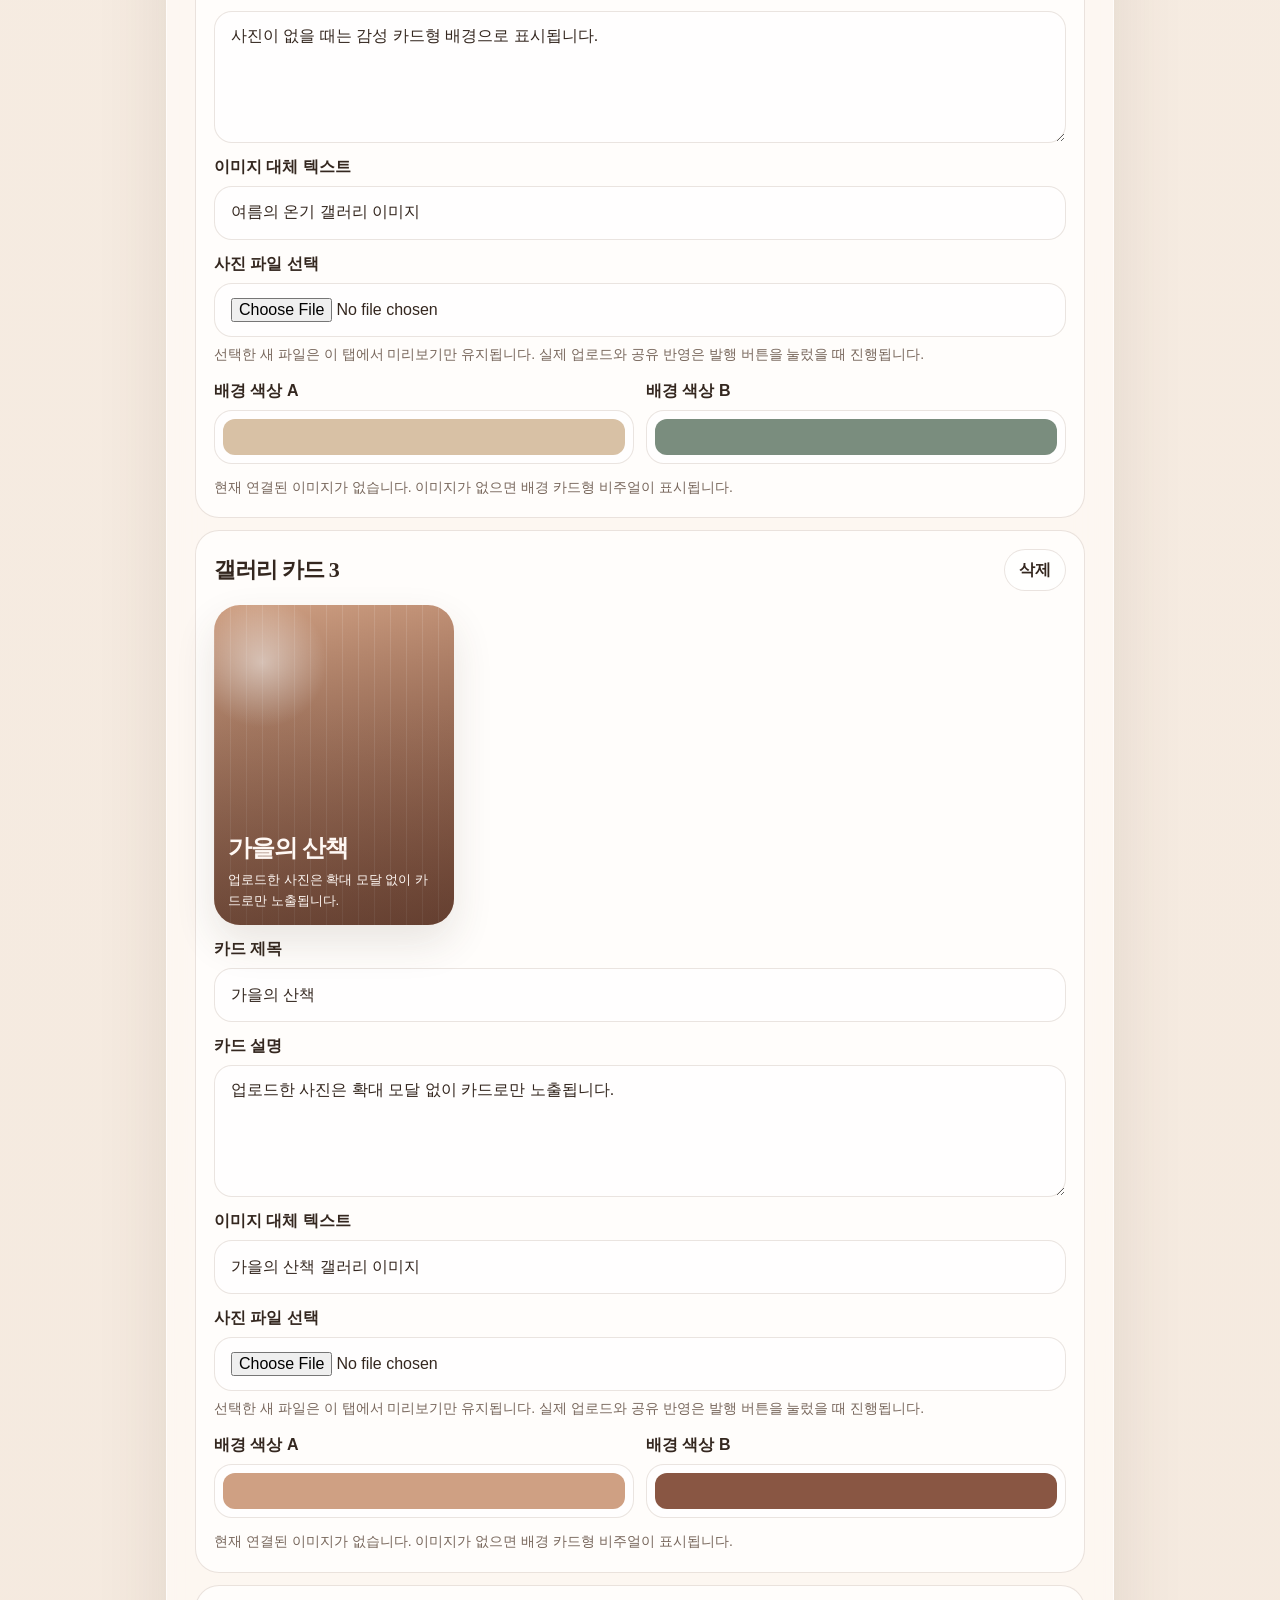
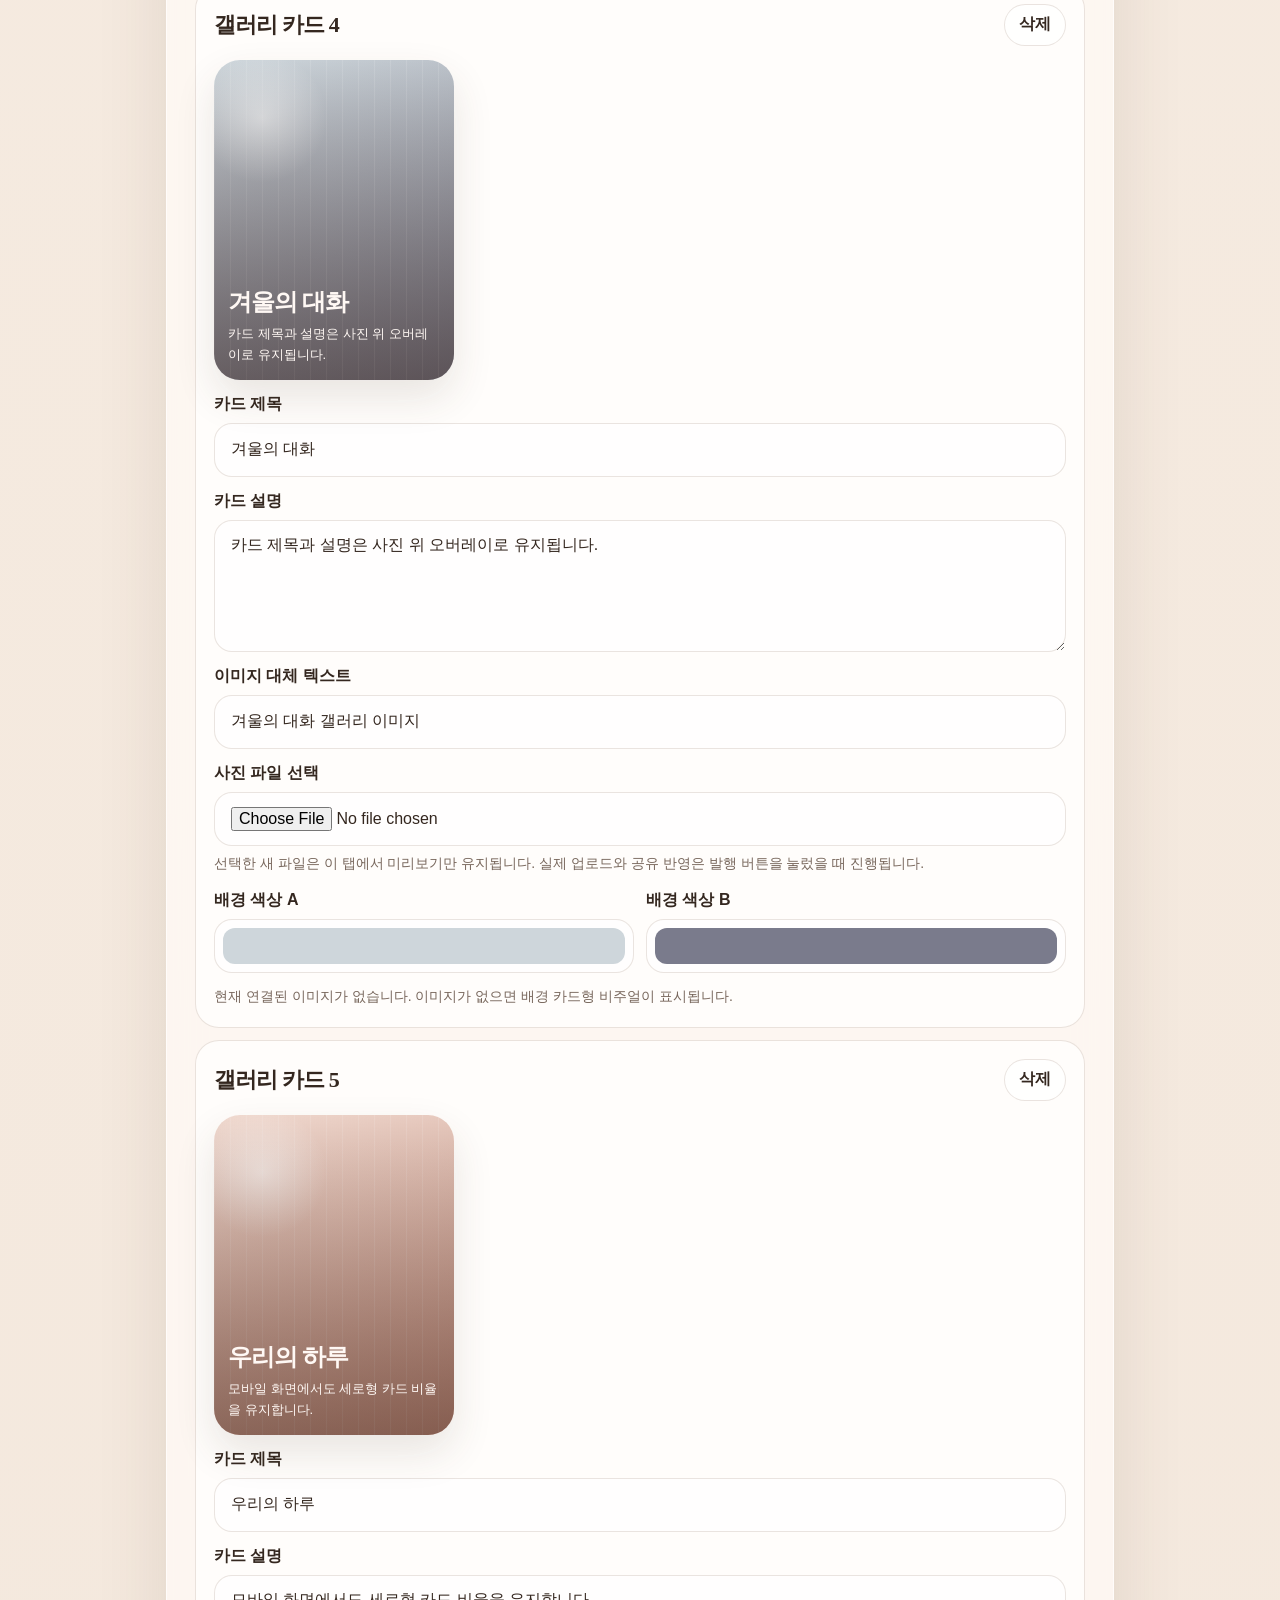
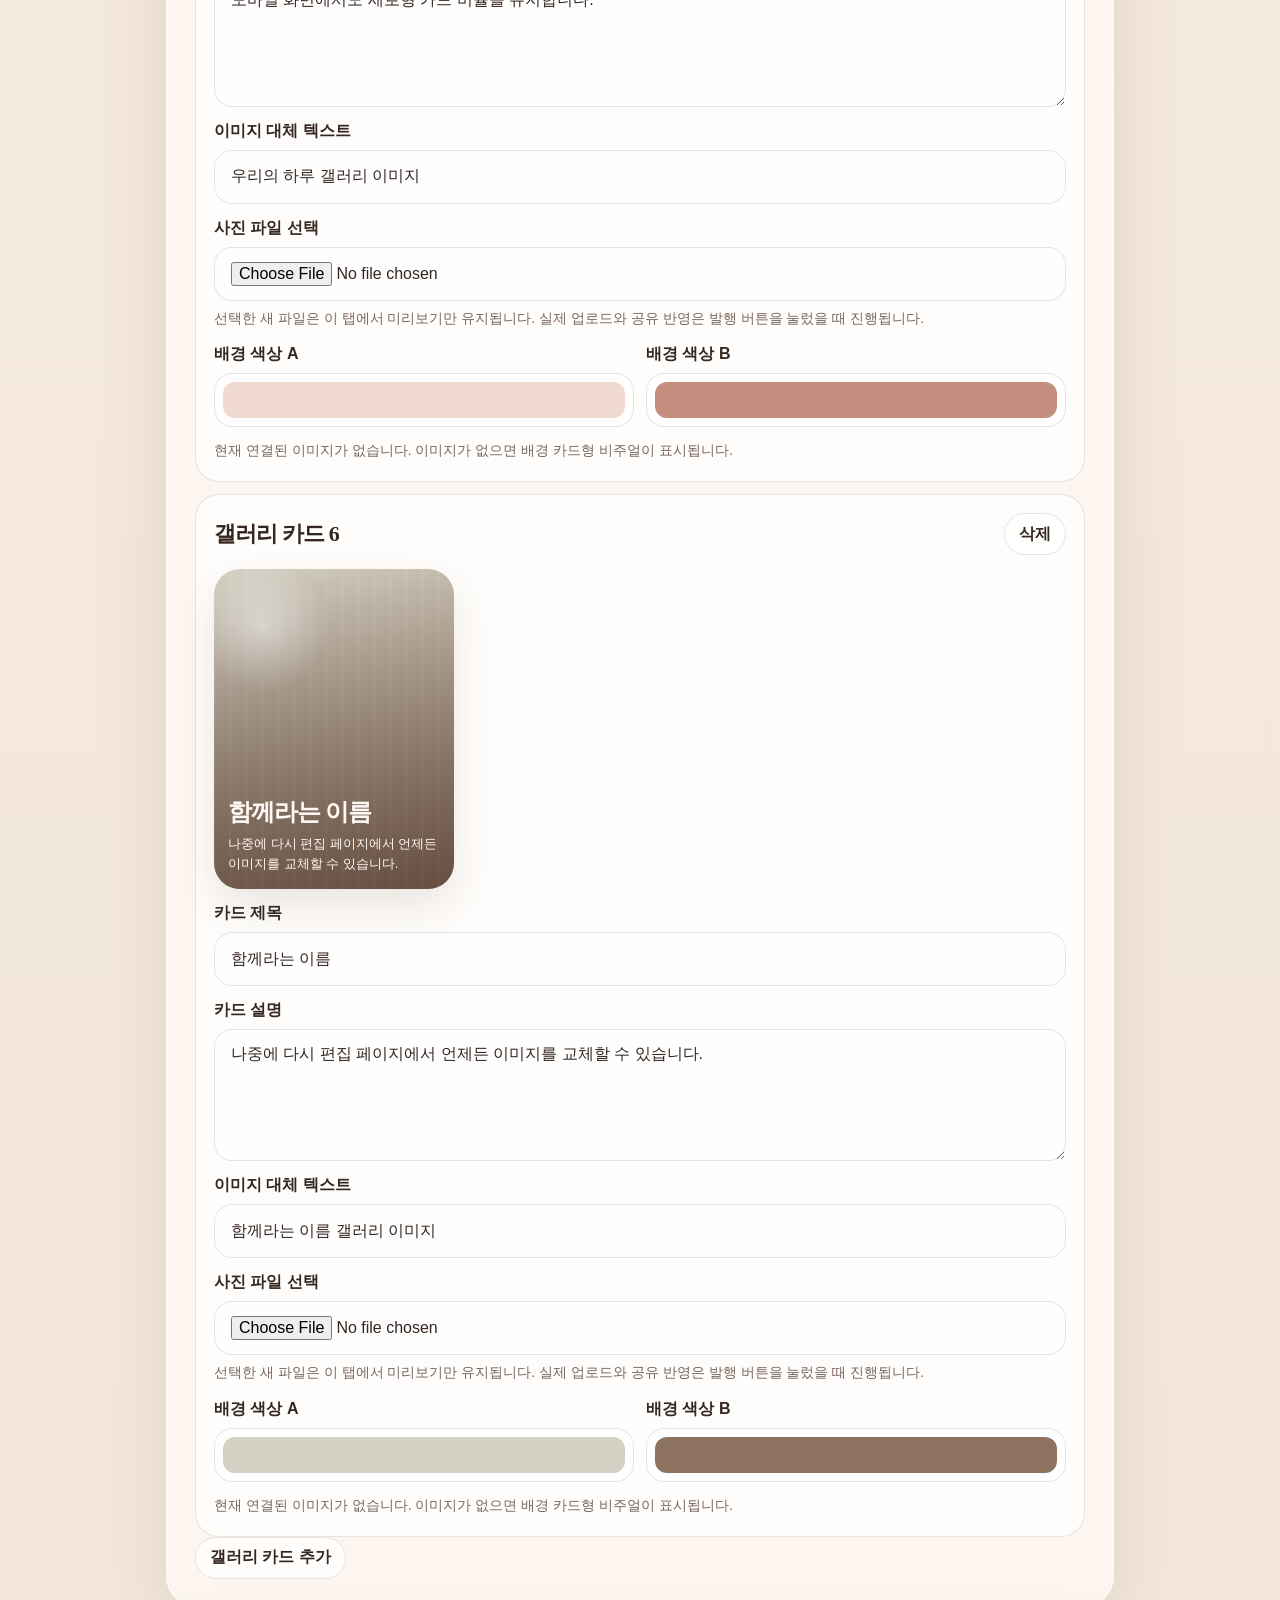
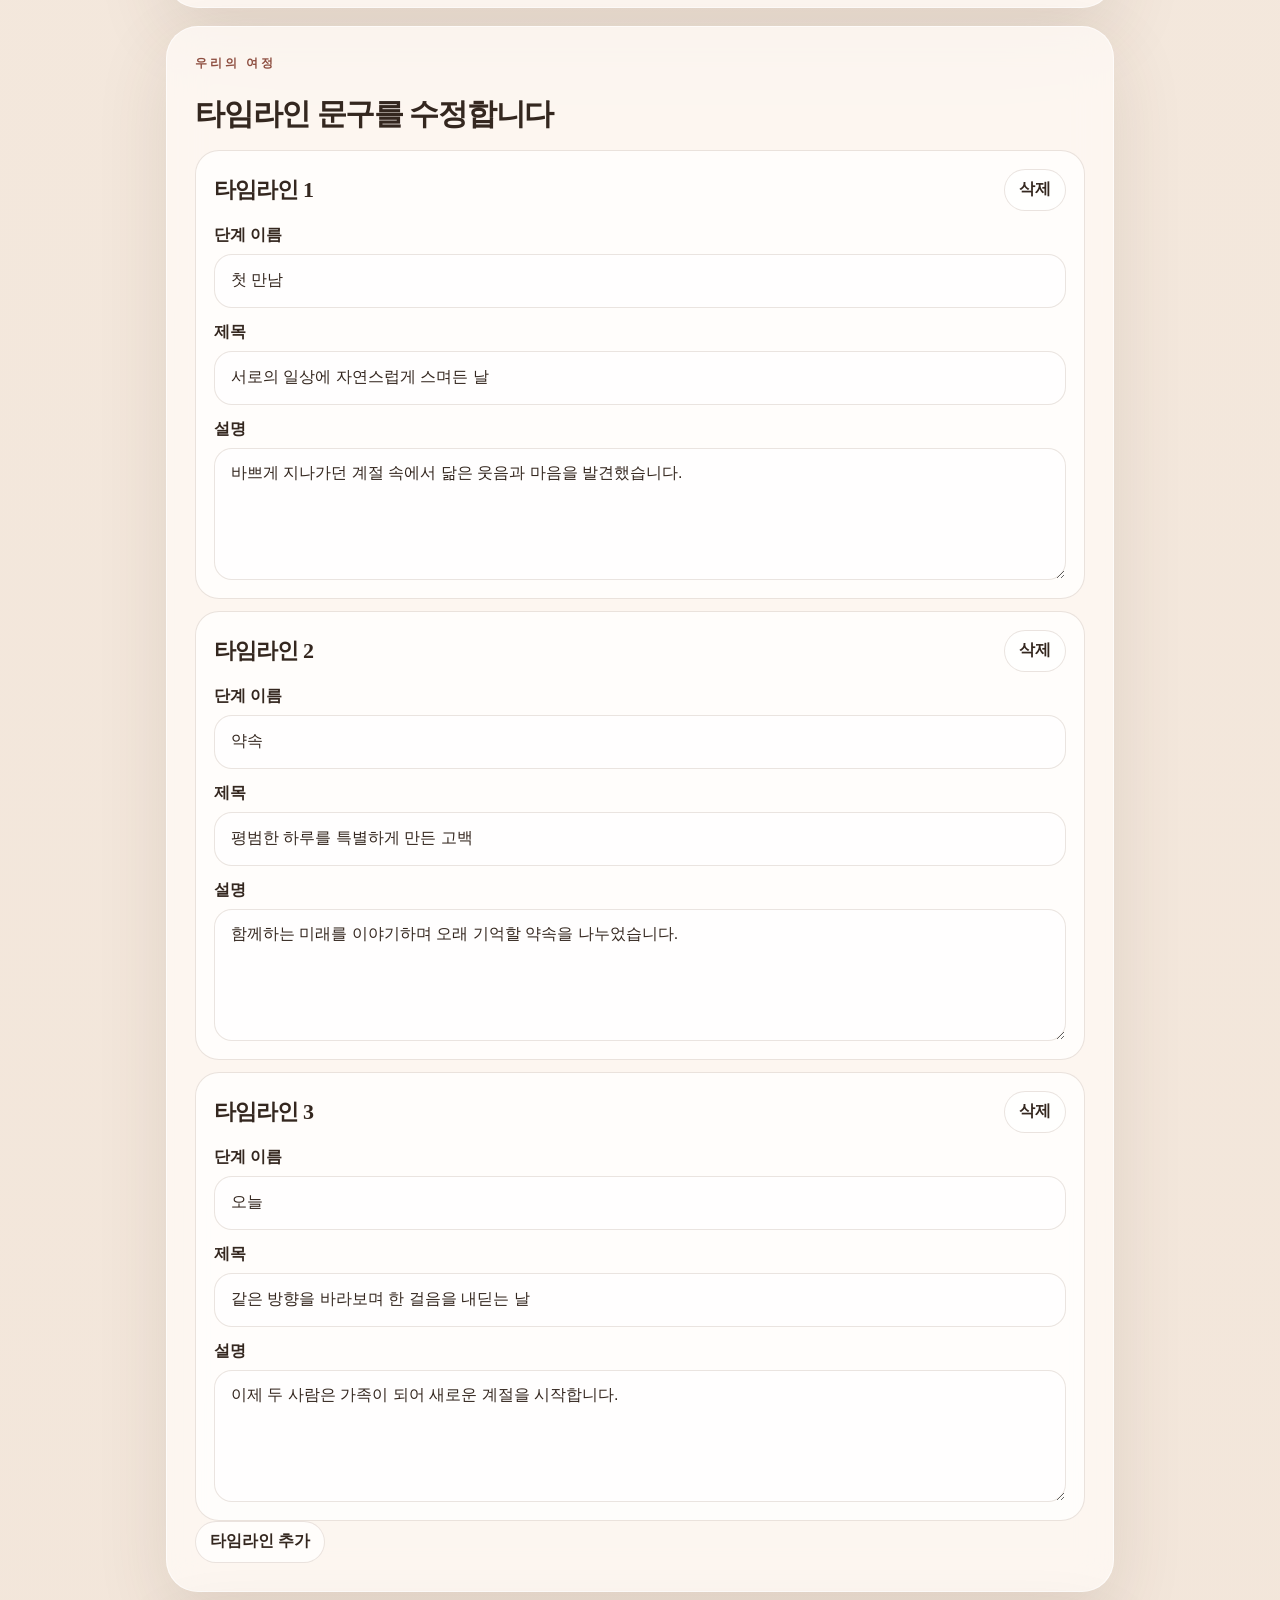
==== commit 9751e8d2: "Add serverless publish endpoint option" ====
--- a/editor.html
+++ b/editor.html
@@ -73,62 +73,43 @@
           <p class="section-tag">공개 발행</p>
           <h2 class="section-title">공유 링크에 바로 반영합니다</h2>
           <p class="section-note">
-            갤러리 이미지는 저장소 `uploads/` 경로로 업로드되고, 초대장 내용은 `content.json`으로 갱신됩니다. GitHub 토큰은 이 탭에만 보관됩니다.
+            편집기는 보호된 서버리스 발행 엔드포인트로만 요청을 보내고, GitHub 토큰은 그 서버 안에만 보관됩니다. 브라우저에는 GitHub 토큰이 내려오지 않습니다.
           </p>
           <div class="editor-split">
             <article class="editor-subpanel">
-              <h3 class="editor-subtitle">GitHub 연결</h3>
+              <h3 class="editor-subtitle">발행 연결</h3>
               <div class="editor-fields">
                 <label class="field">
-                  <span>GitHub 토큰</span>
+                  <span>발행 엔드포인트 URL</span>
                   <input
-                    id="publishToken"
+                    id="publishEndpointUrl"
+                    type="url"
+                    autocomplete="off"
+                    autocapitalize="off"
+                    spellcheck="false"
+                    placeholder="예: https://wedding-publisher.example.workers.dev/publish"
+                  />
+                </label>
+                <label class="field">
+                  <span>발행 비밀번호</span>
+                  <input
+                    id="publishPassword"
                     type="password"
                     autocomplete="off"
                     autocapitalize="off"
                     spellcheck="false"
-                    placeholder="저장소 내용을 수정할 수 있는 토큰"
+                    placeholder="서버에 설정한 발행 비밀번호"
                   />
                 </label>
                 <label class="field">
-                  <span>저장소 소유자</span>
+                  <span>공개 사이트 주소</span>
                   <input
-                    id="publishOwner"
-                    type="text"
+                    id="publicSiteUrl"
+                    type="url"
                     autocomplete="off"
                     autocapitalize="off"
                     spellcheck="false"
-                    placeholder="예: seunguk-2"
-                  />
-                </label>
-                <label class="field">
-                  <span>저장소 이름</span>
-                  <input
-                    id="publishRepo"
-                    type="text"
-                    autocomplete="off"
-                    autocapitalize="off"
-                    spellcheck="false"
-                    placeholder="예: mobile-wedding-invitation-site"
-                  />
-                </label>
-                <label class="field">
-                  <span>브랜치</span>
-                  <input
-                    id="publishBranch"
-                    type="text"
-                    autocomplete="off"
-                    autocapitalize="off"
-                    spellcheck="false"
-                    placeholder="main"
-                  />
-                </label>
-                <label class="field">
-                  <span>커밋 메시지</span>
-                  <input
-                    id="publishCommitMessage"
-                    type="text"
-                    placeholder="모바일 청첩장 내용 업데이트"
+                    placeholder="예: https://seunguk-2.github.io/mobile-wedding-invitation-site/"
                   />
                 </label>
               </div>
@@ -148,6 +129,7 @@
               <div class="editor-checklist">
                 <p>새로 선택한 사진 파일은 `공유 페이지에 발행하기`를 눌러야 실제 사이트에 업로드됩니다.</p>
                 <p>갤러리 이미지는 확대 모달 없이 카드로만 노출됩니다.</p>
+                <p>GitHub 토큰은 서버리스 엔드포인트 비밀값으로만 저장되고, 이 편집 페이지에는 저장되지 않습니다.</p>
                 <p>GitHub Pages 반영에는 보통 1~2분 정도 걸릴 수 있습니다.</p>
               </div>
               <p class="section-note editor-link-note">
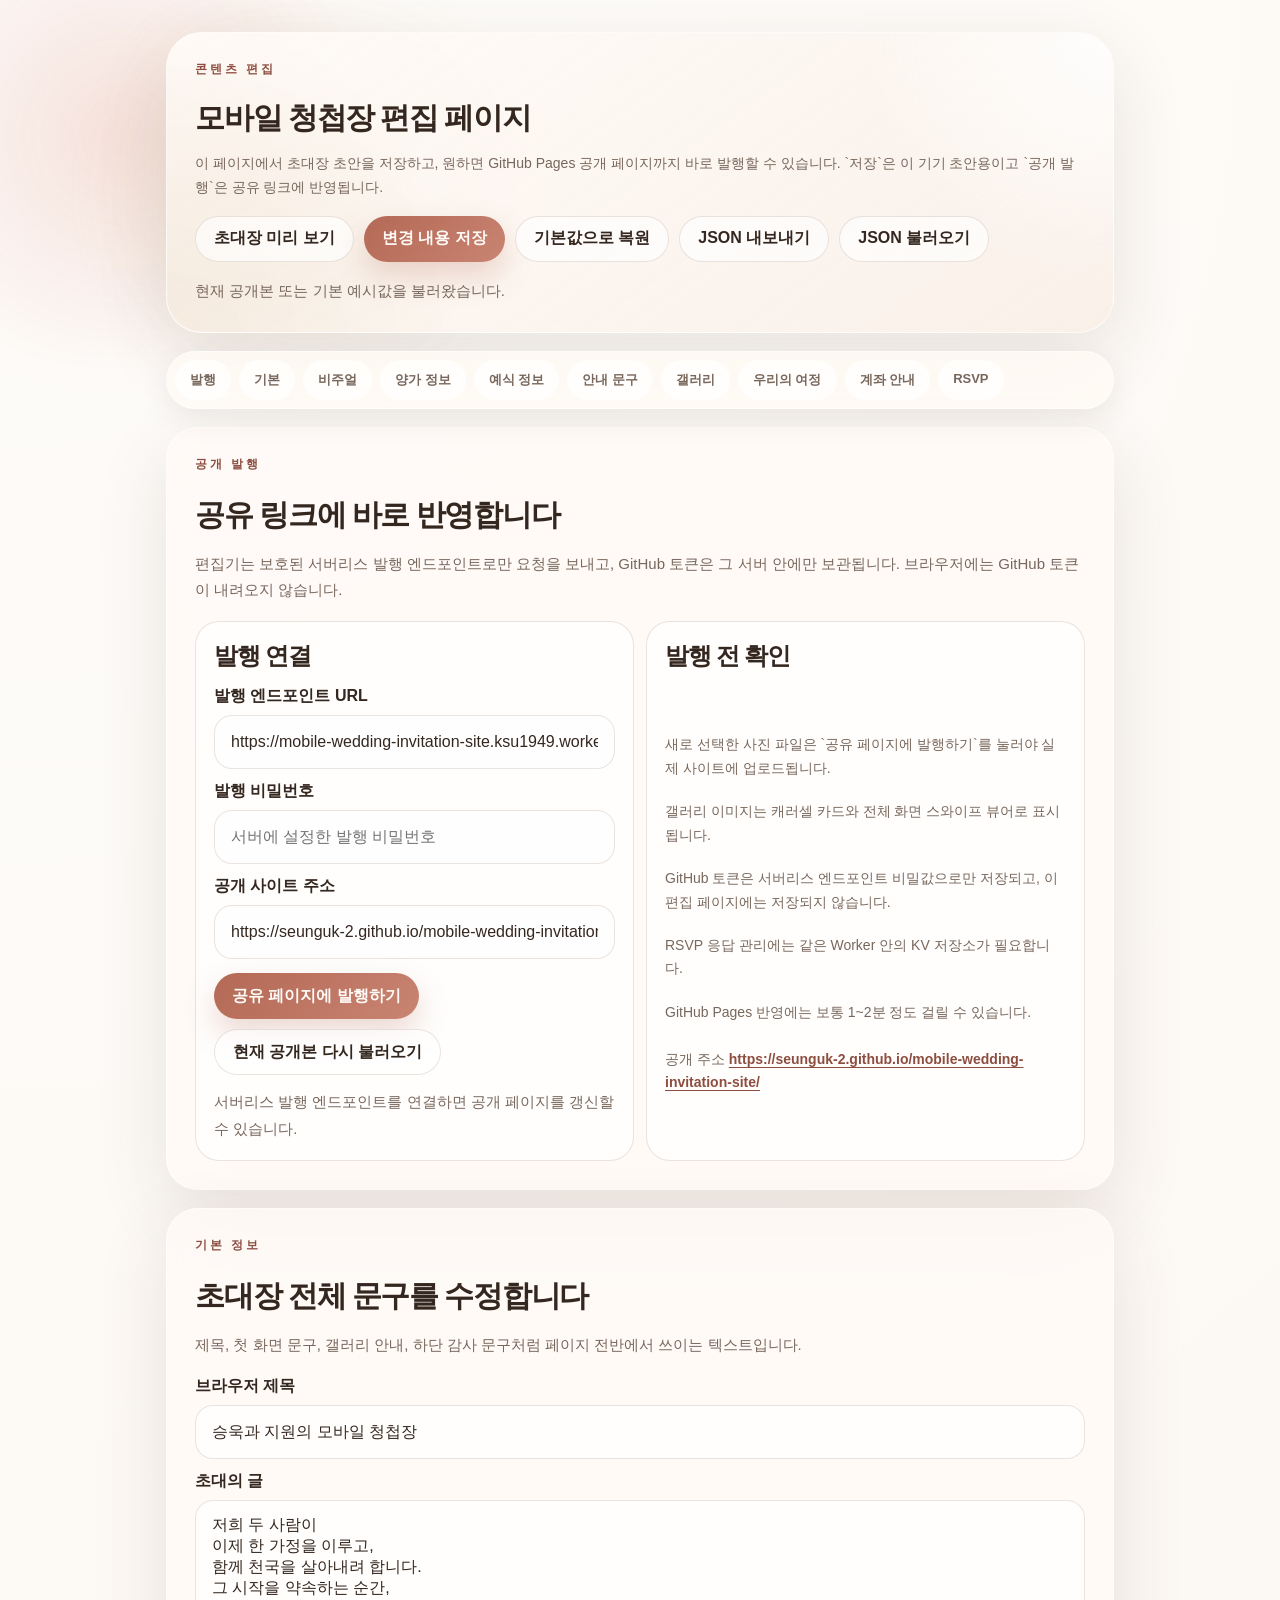
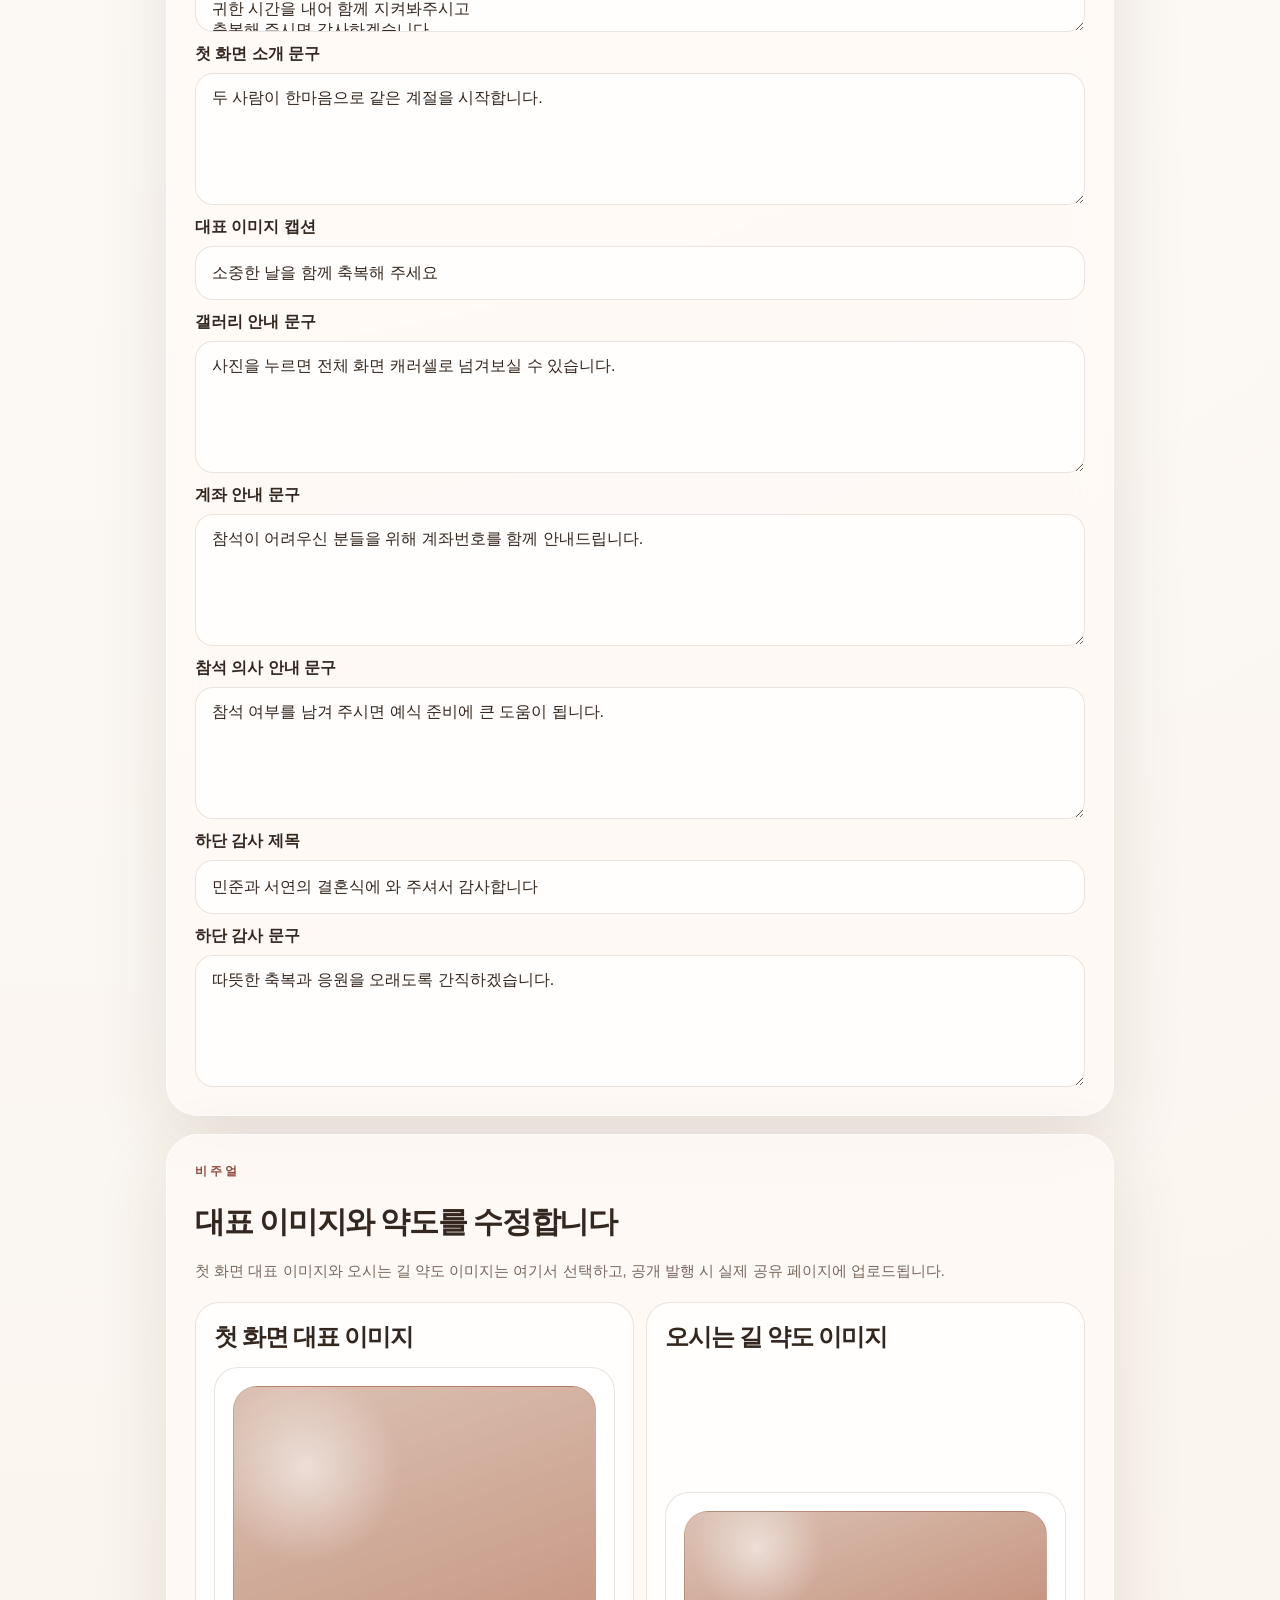
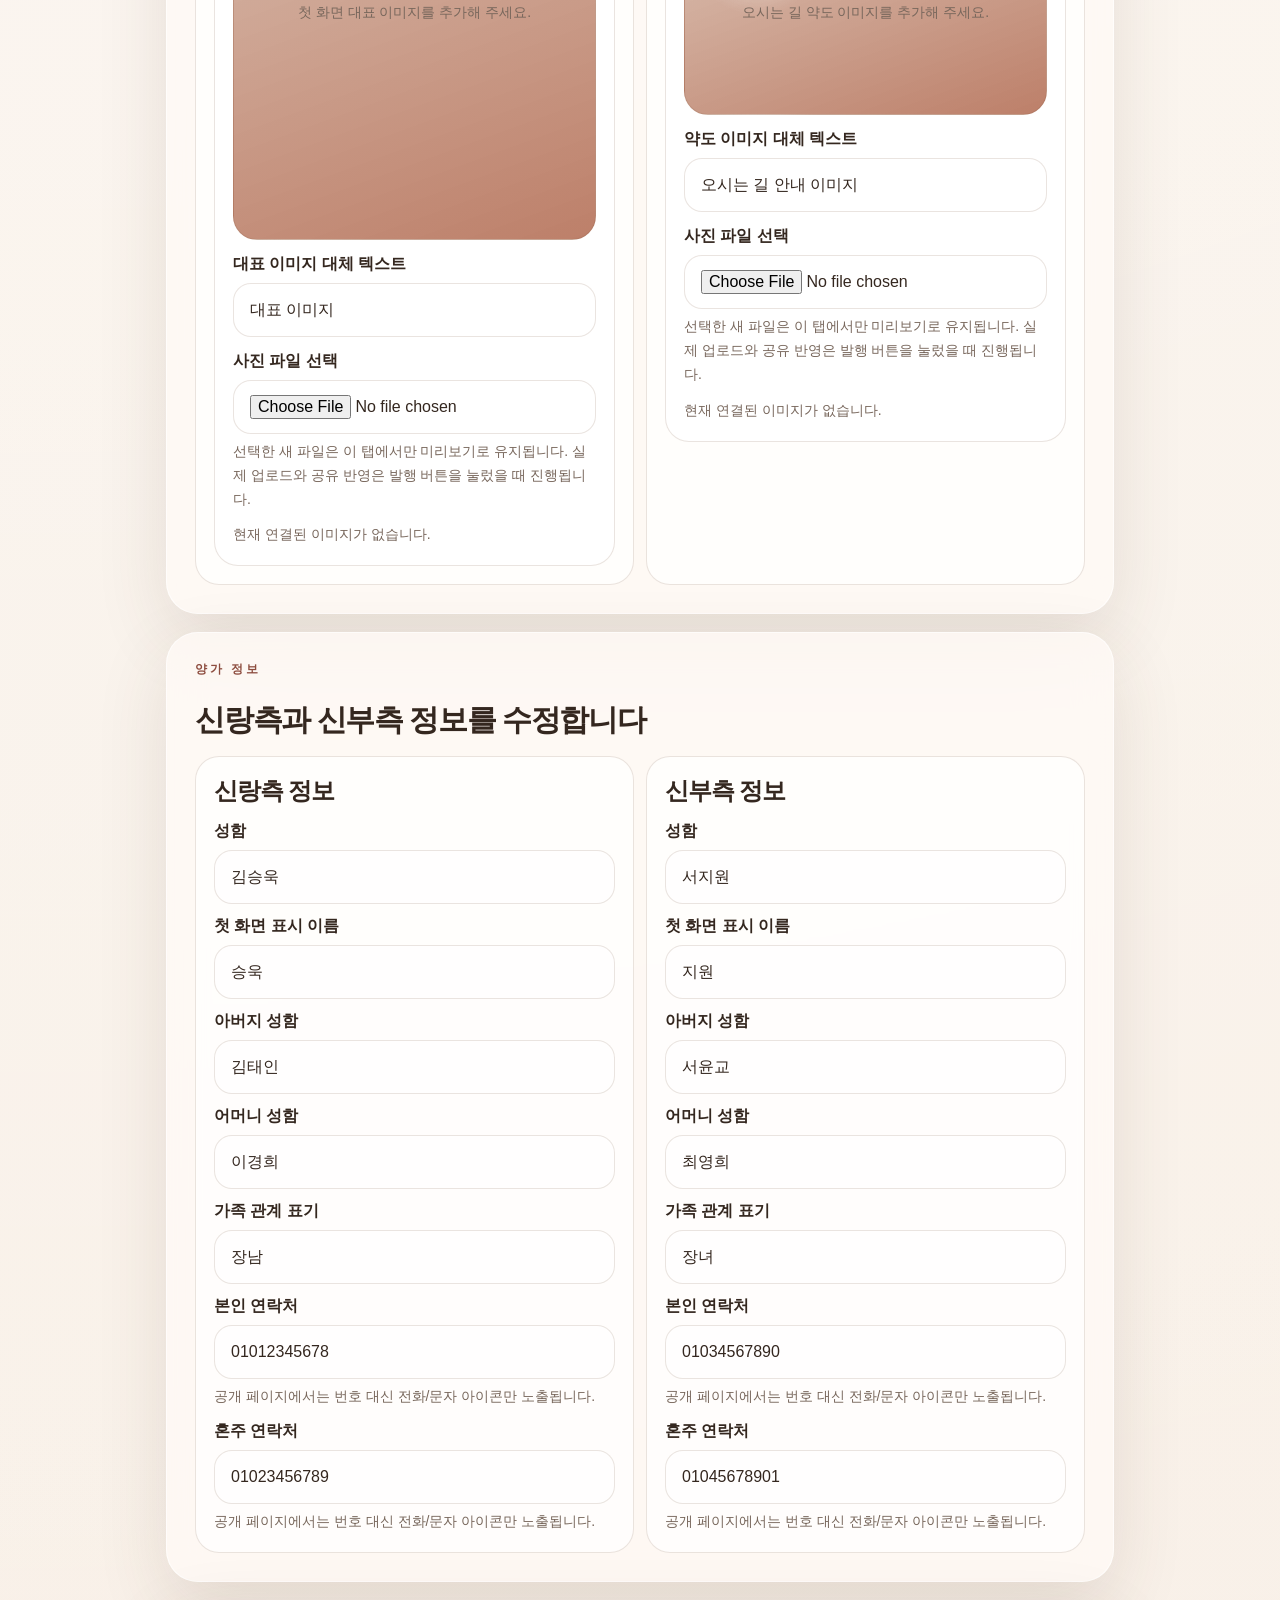
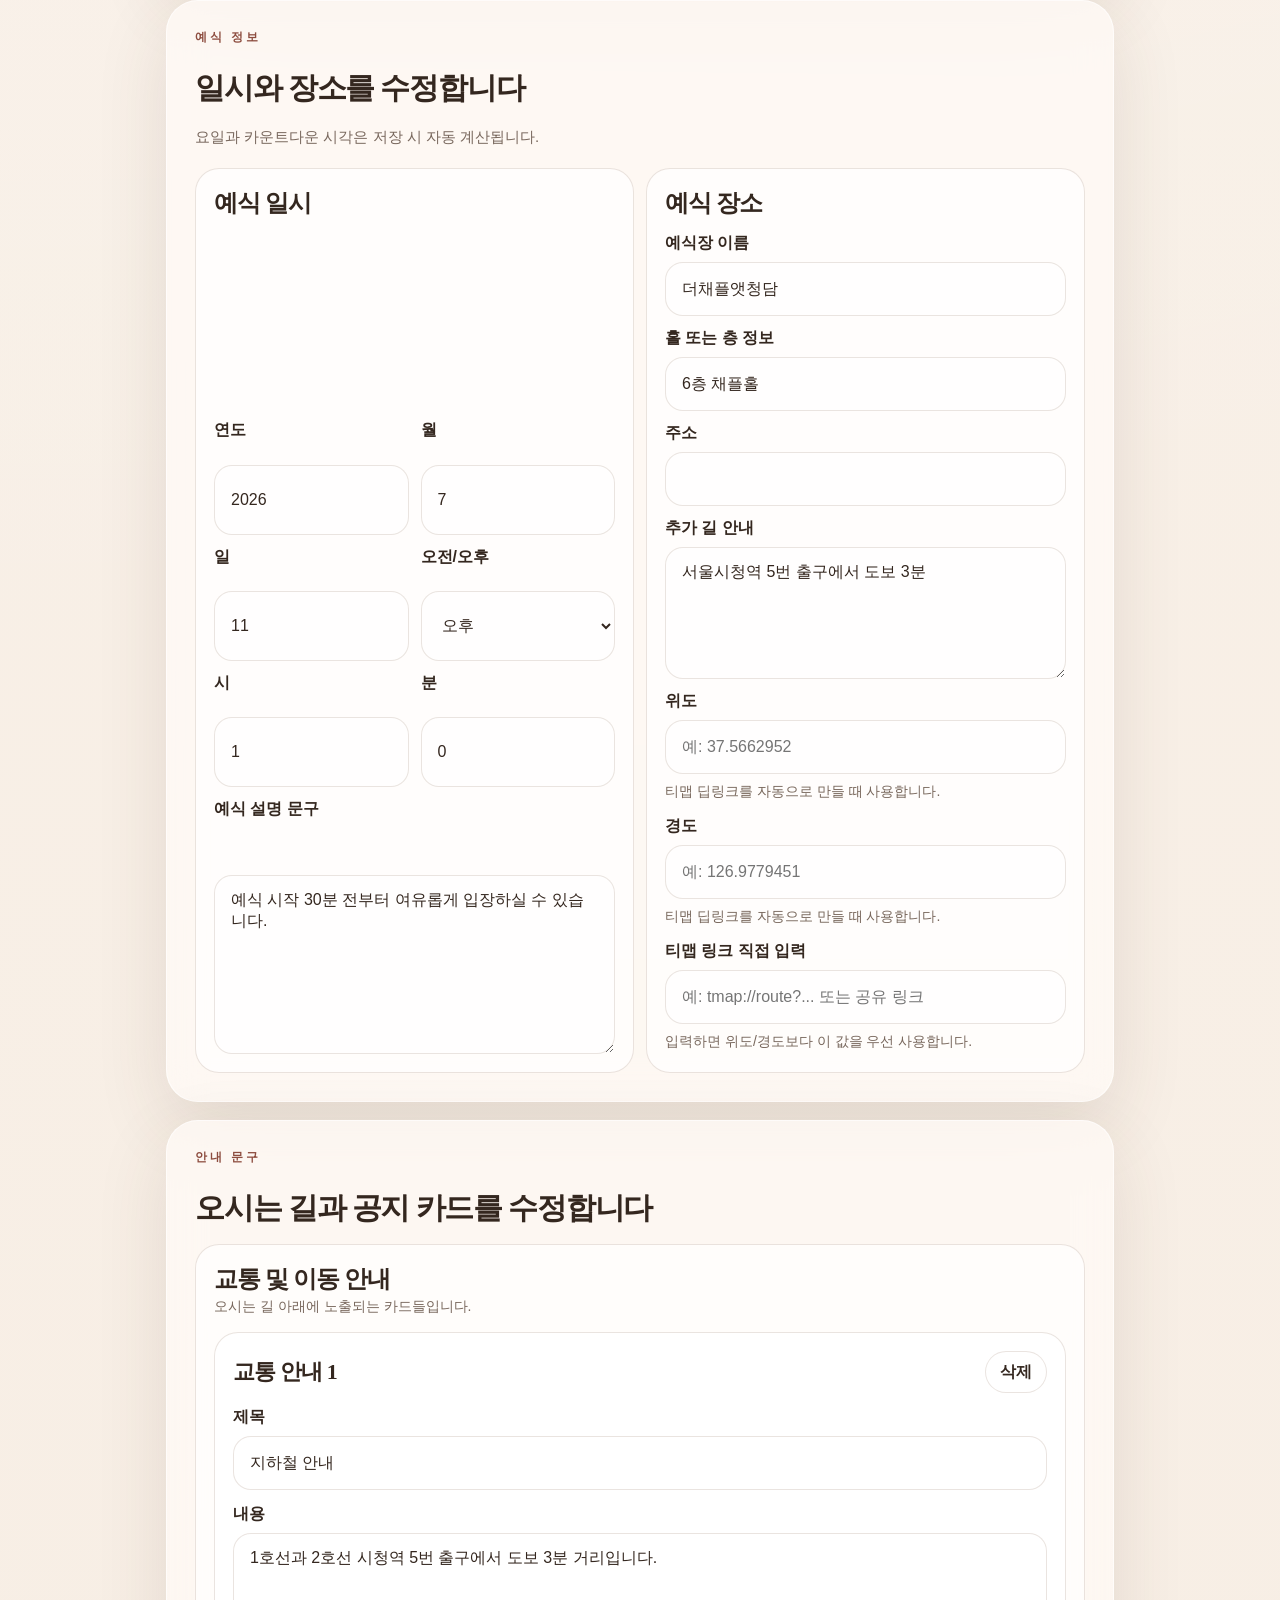
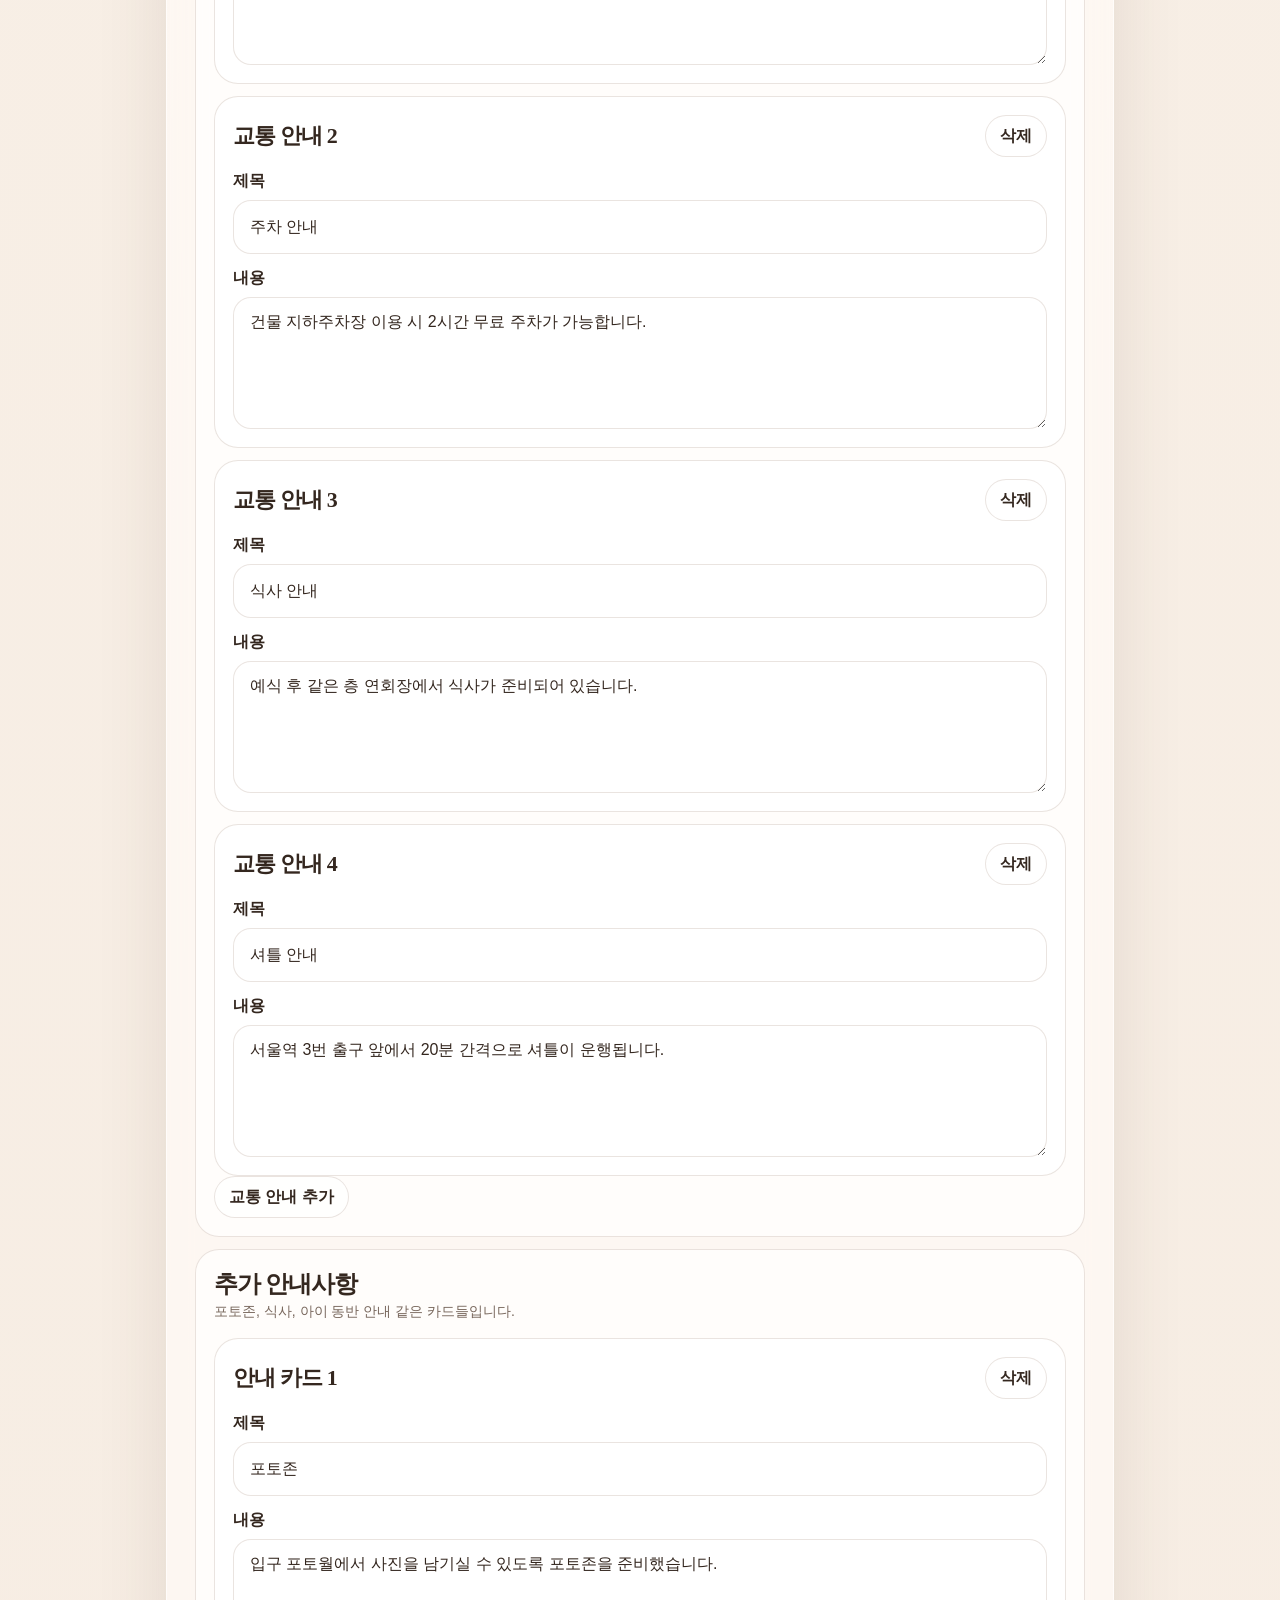
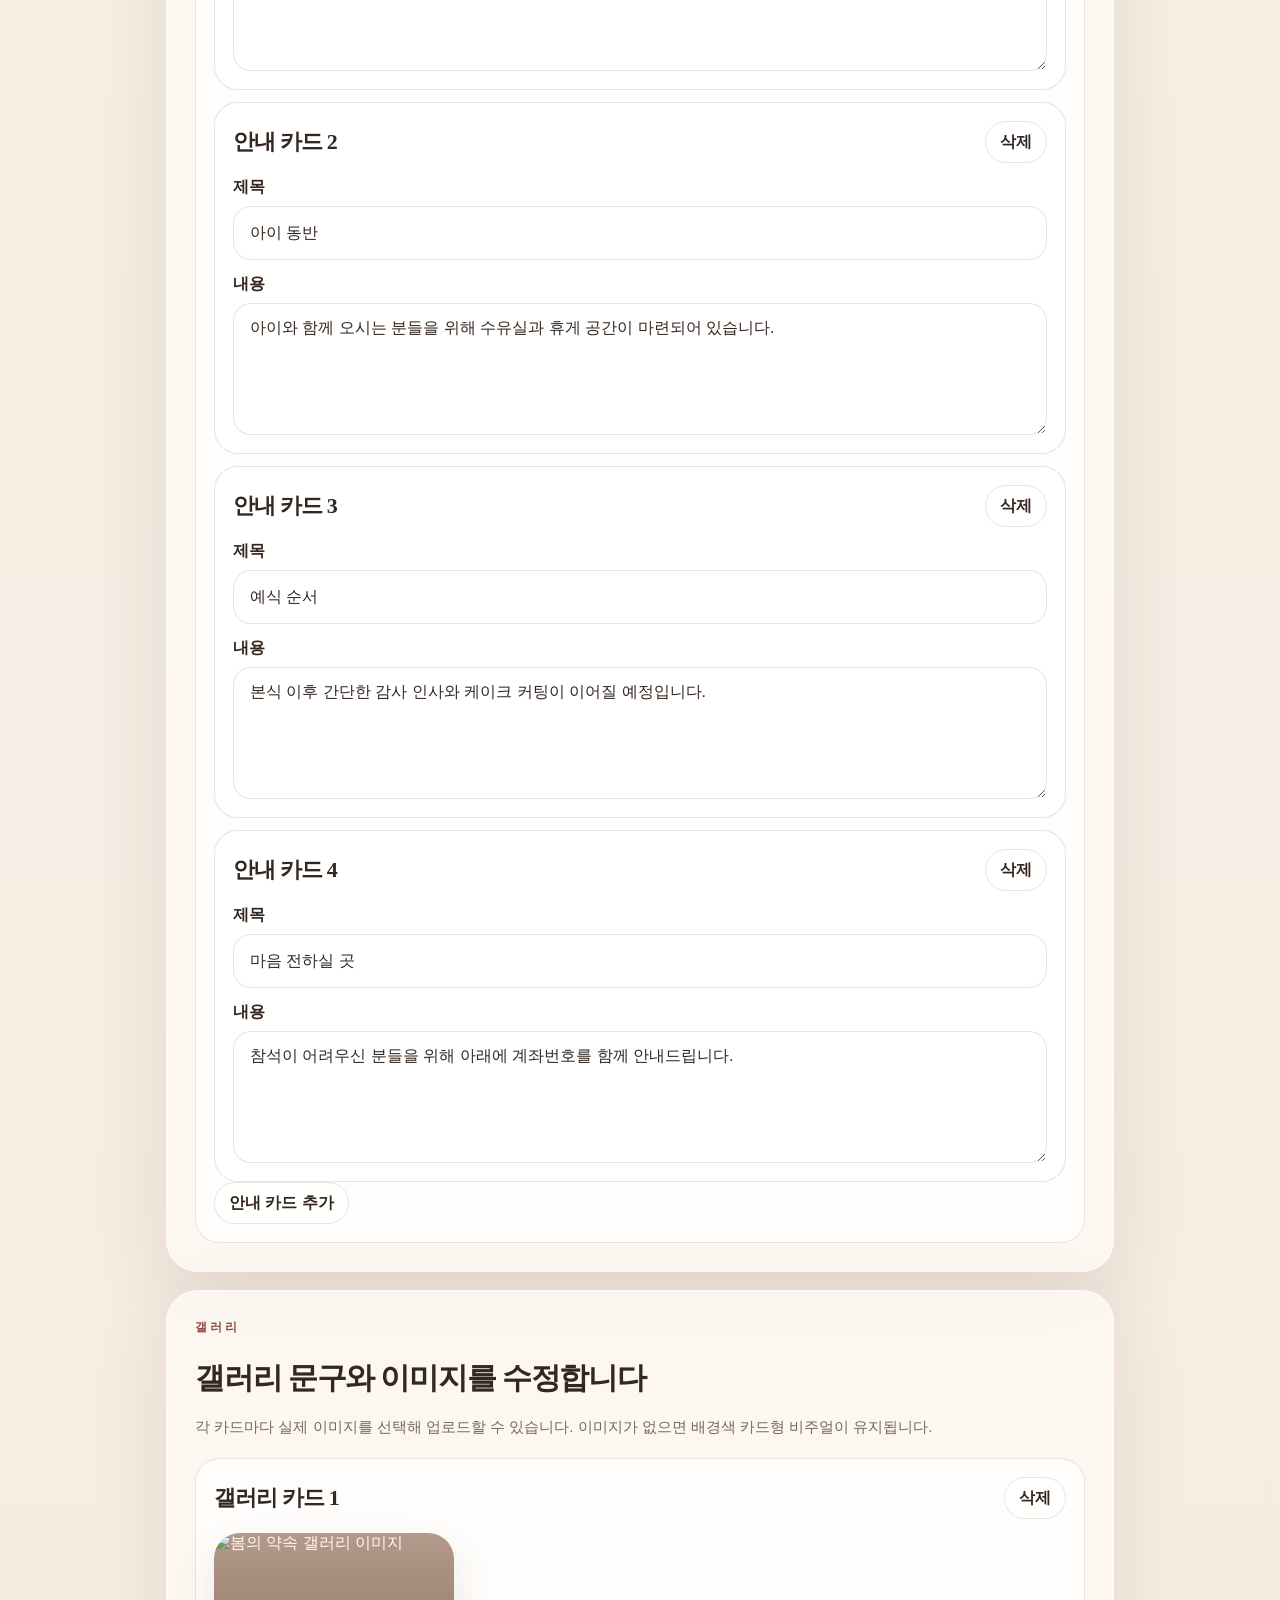
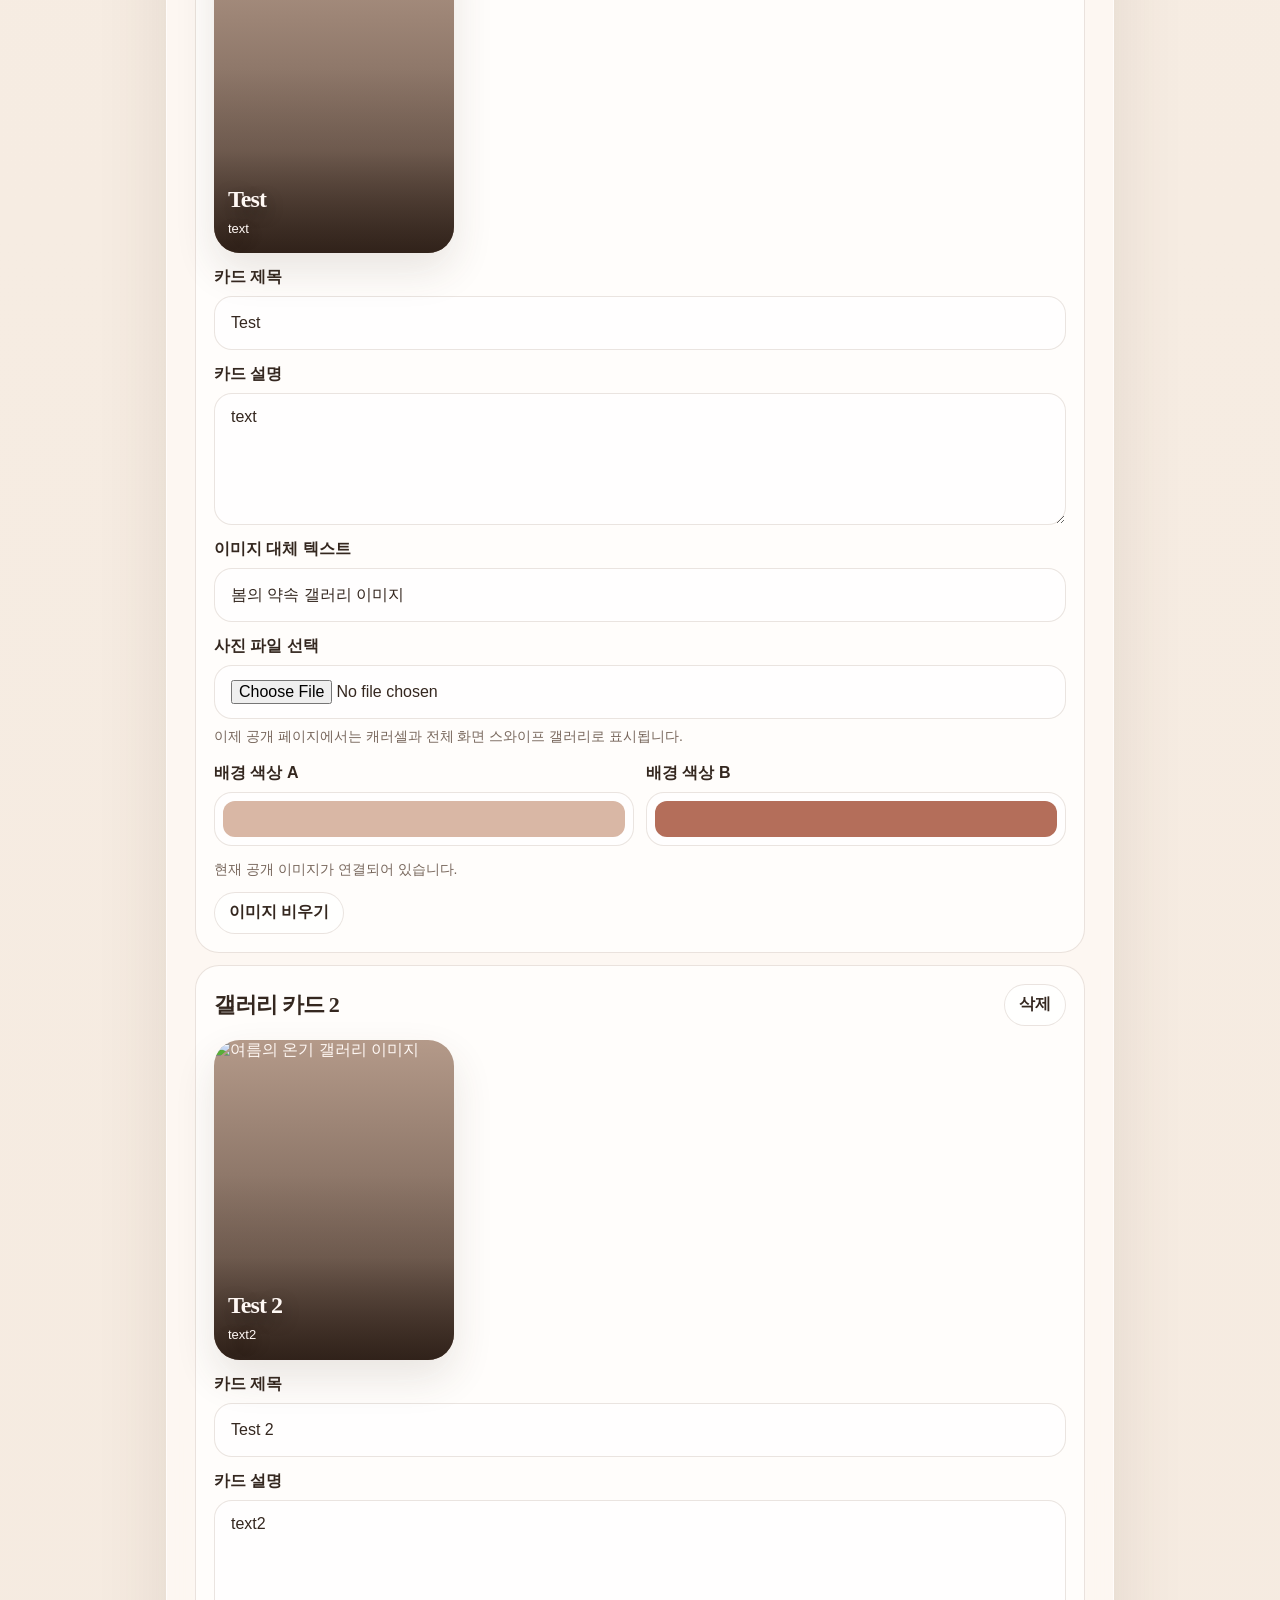
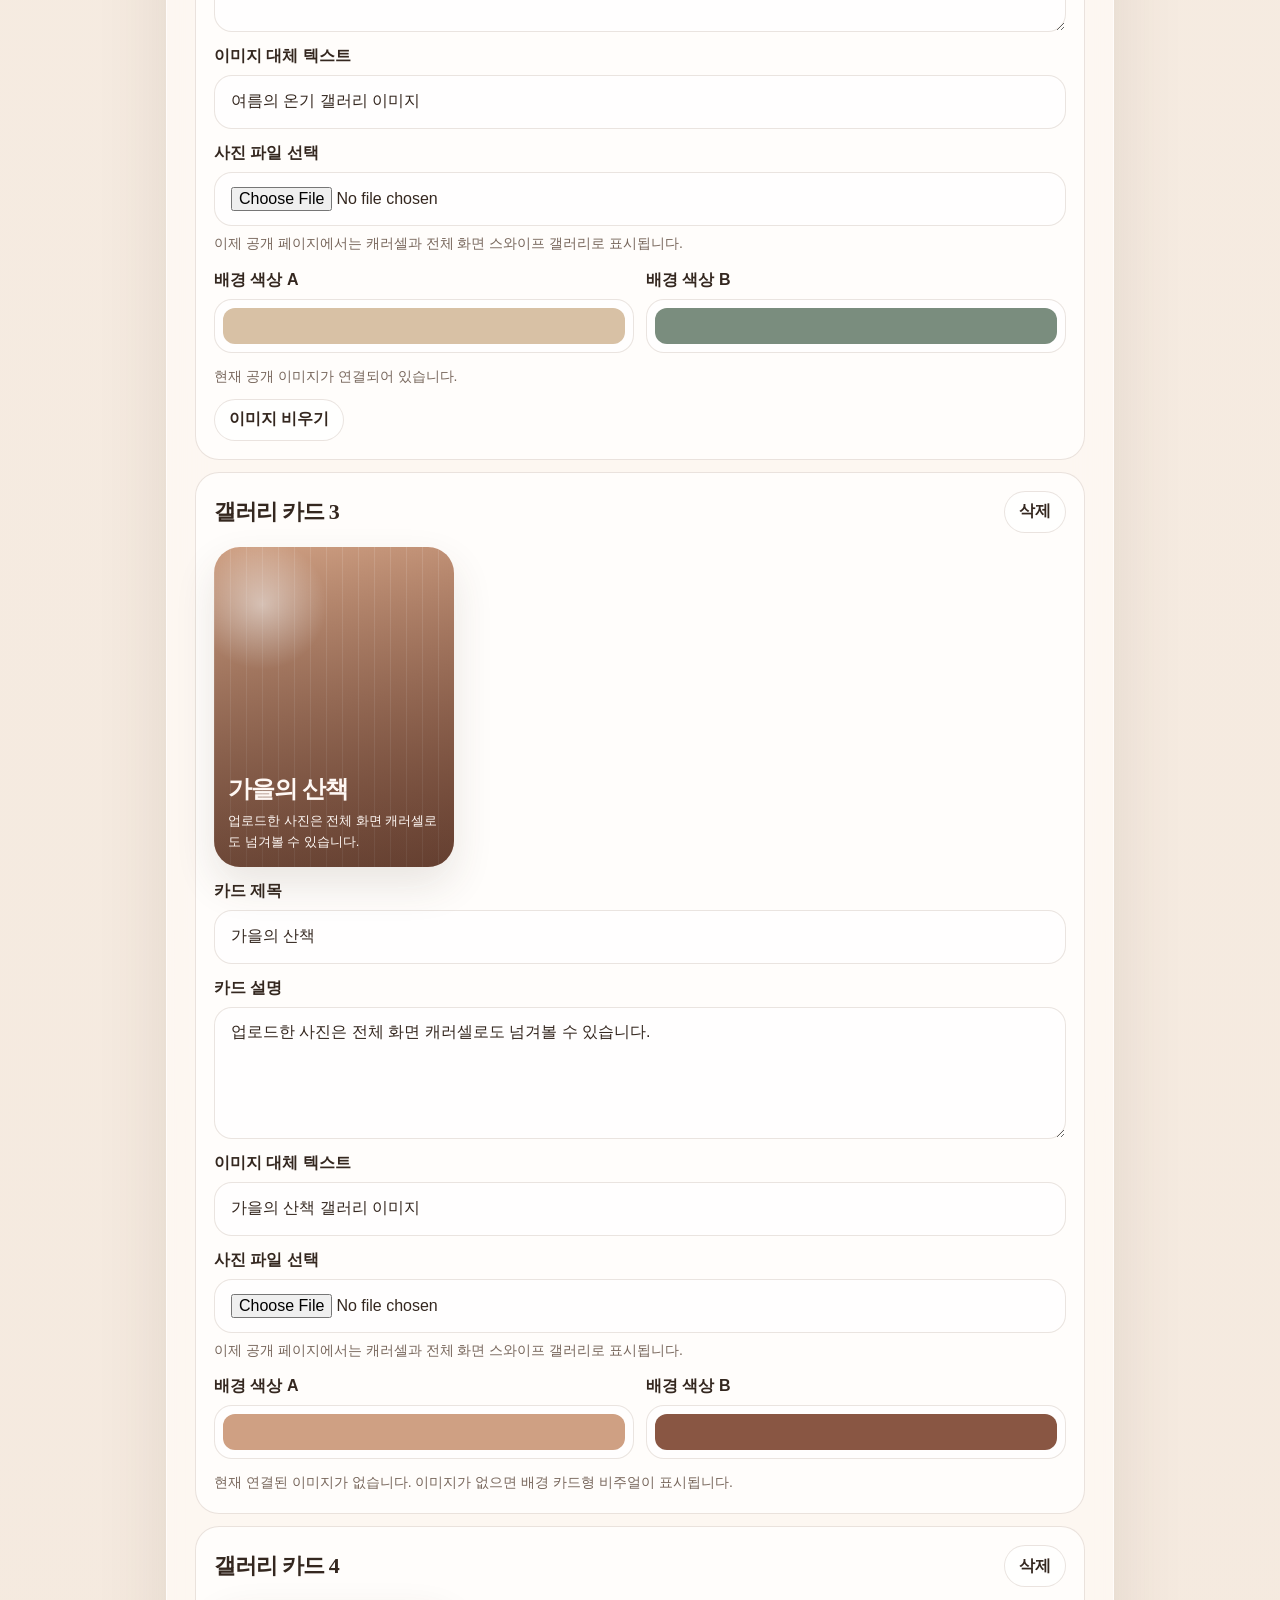
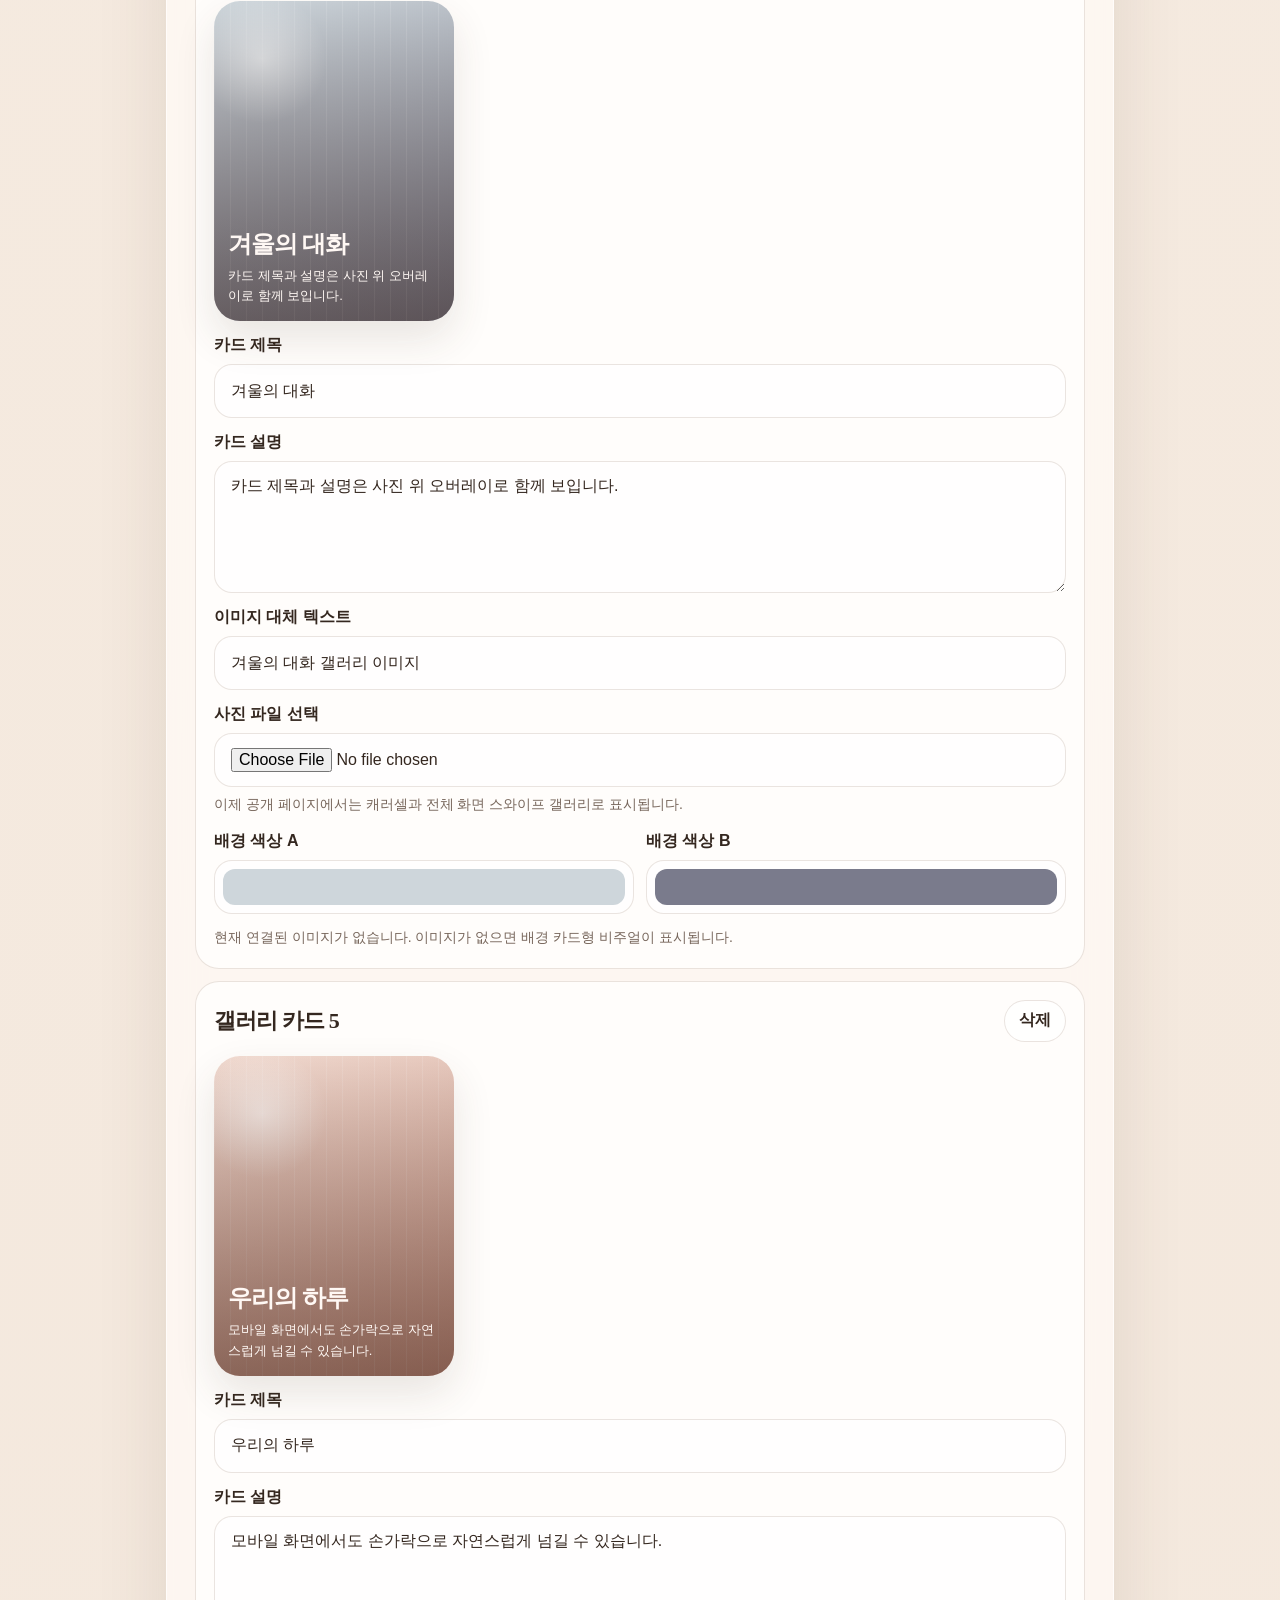
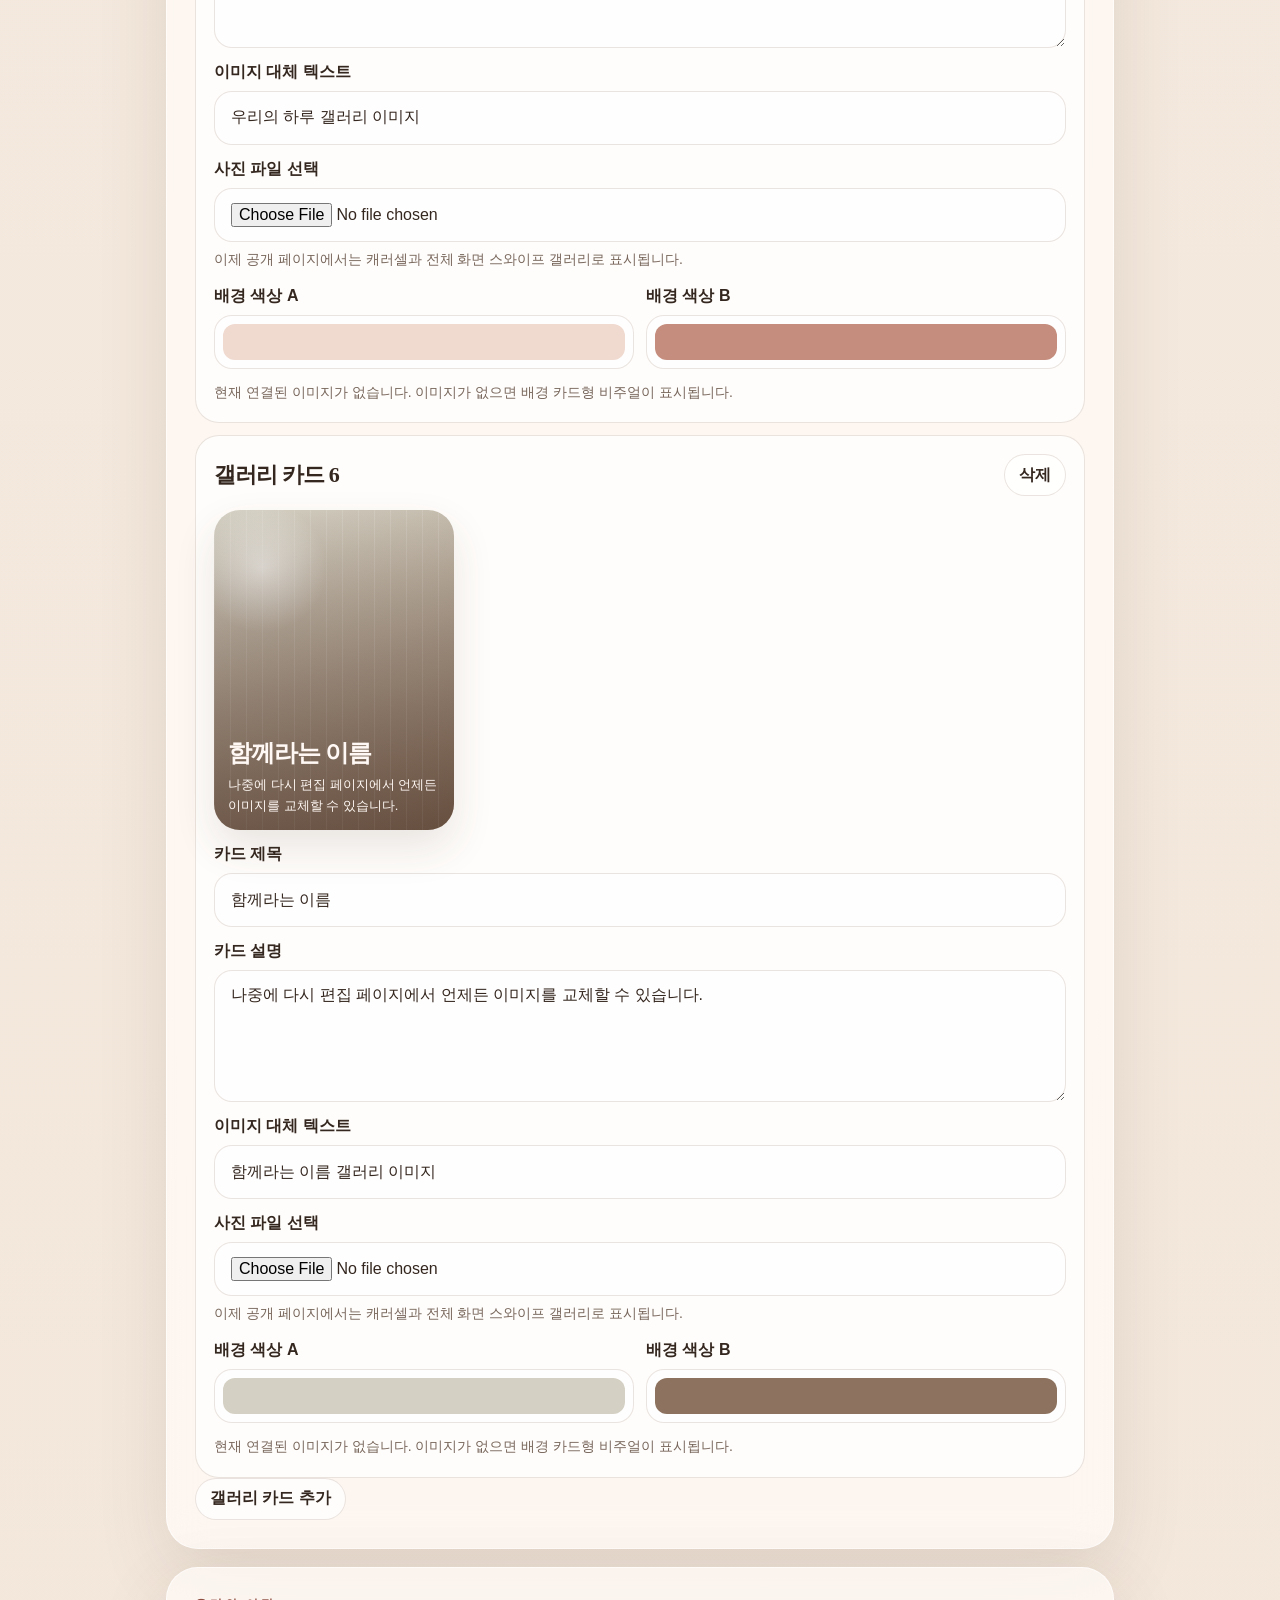
==== commit 3a27edce: "Add carousel gallery and KV-backed RSVP management" ====
--- a/editor.html
+++ b/editor.html
@@ -59,12 +59,14 @@
         <nav class="quick-nav" aria-label="편집 섹션 바로가기">
           <a href="#publish">발행</a>
           <a href="#basic">기본</a>
+          <a href="#media">비주얼</a>
           <a href="#family">양가 정보</a>
           <a href="#schedule">예식 정보</a>
           <a href="#guide">안내 문구</a>
           <a href="#gallery">갤러리</a>
           <a href="#story">우리의 여정</a>
           <a href="#accounts">계좌 안내</a>
+          <a href="#rsvp">RSVP</a>
         </nav>
       </header>
 
@@ -128,8 +130,9 @@
               <h3 class="editor-subtitle">발행 전 확인</h3>
               <div class="editor-checklist">
                 <p>새로 선택한 사진 파일은 `공유 페이지에 발행하기`를 눌러야 실제 사이트에 업로드됩니다.</p>
-                <p>갤러리 이미지는 확대 모달 없이 카드로만 노출됩니다.</p>
+                <p>갤러리 이미지는 캐러셀 카드와 전체 화면 스와이프 뷰어로 표시됩니다.</p>
                 <p>GitHub 토큰은 서버리스 엔드포인트 비밀값으로만 저장되고, 이 편집 페이지에는 저장되지 않습니다.</p>
+                <p>RSVP 응답 관리에는 같은 Worker 안의 KV 저장소가 필요합니다.</p>
                 <p>GitHub Pages 반영에는 보통 1~2분 정도 걸릴 수 있습니다.</p>
               </div>
               <p class="section-note editor-link-note">
@@ -157,6 +160,24 @@
           <div class="editor-fields" id="basicFields"></div>
         </section>
 
+        <section class="section-card" id="media">
+          <p class="section-tag">비주얼</p>
+          <h2 class="section-title">대표 이미지와 약도를 수정합니다</h2>
+          <p class="section-note">
+            첫 화면 대표 이미지와 오시는 길 약도 이미지는 여기서 선택하고, 공개 발행 시 실제 공유 페이지에 업로드됩니다.
+          </p>
+          <div class="editor-split">
+            <article class="editor-subpanel">
+              <h3 class="editor-subtitle">첫 화면 대표 이미지</h3>
+              <div id="heroMediaEditor"></div>
+            </article>
+            <article class="editor-subpanel">
+              <h3 class="editor-subtitle">오시는 길 약도 이미지</h3>
+              <div id="directionsMediaEditor"></div>
+            </article>
+          </div>
+        </section>
+
         <section class="section-card" id="family">
           <p class="section-tag">양가 정보</p>
           <h2 class="section-title">신랑측과 신부측 정보를 수정합니다</h2>
@@ -237,6 +258,38 @@
             그룹 제목과 각 계좌의 역할, 예금주, 은행, 계좌번호를 직접 수정할 수 있습니다.
           </p>
           <div id="accountEditor"></div>
+        </section>
+
+        <section class="section-card" id="rsvp">
+          <p class="section-tag">참석 의사</p>
+          <h2 class="section-title">저장 위치를 연결하고 응답을 관리합니다</h2>
+          <p class="section-note">
+            공개 페이지의 RSVP는 Cloudflare Worker로 저장되고, 이 섹션에서 최신 응답을 불러와 확인하거나 정리할 수 있습니다.
+          </p>
+          <div class="editor-split">
+            <article class="editor-subpanel">
+              <h3 class="editor-subtitle">RSVP 연결 설정</h3>
+              <div class="editor-fields" id="rsvpSettingsFields"></div>
+            </article>
+            <article class="editor-subpanel">
+              <div class="editor-panel-head">
+                <div>
+                  <h3 class="editor-subtitle">응답 관리</h3>
+                  <p class="editor-panel-note">발행 비밀번호로 서버에 저장된 응답을 불러와 확인합니다.</p>
+                </div>
+              </div>
+              <div class="editor-action-row">
+                <button class="primary-button" id="loadRsvpResponsesButton" type="button">
+                  응답 불러오기
+                </button>
+                <button class="secondary-button" id="exportRsvpResponsesButton" type="button">
+                  CSV 내보내기
+                </button>
+              </div>
+              <p class="save-note editor-status" id="rsvpManagerStatus"></p>
+              <div id="rsvpManagerList"></div>
+            </article>
+          </div>
         </section>
       </main>
     </div>
--- a/styles.css
+++ b/styles.css
@@ -67,6 +67,19 @@
   max-width: 100%;
 }
 
+.sr-only {
+  border: 0;
+  clip: rect(0, 0, 0, 0);
+  clip-path: inset(50%);
+  height: 1px;
+  margin: -1px;
+  overflow: hidden;
+  padding: 0;
+  position: absolute;
+  white-space: nowrap;
+  width: 1px;
+}
+
 .background-bloom,
 .background-grain {
   inset: 0;
@@ -224,6 +237,7 @@
 .primary-button,
 .secondary-button,
 .line-button,
+.icon-button,
 .bottom-action,
 .radio-pill span,
 .modal-close {
@@ -265,103 +279,57 @@
 .primary-button:hover,
 .secondary-button:hover,
 .line-button:hover,
+.icon-button:hover,
 .bottom-action:hover,
 .modal-close:hover {
   transform: translateY(-1px);
 }
 
-.hero-art {
+.hero-media {
+  background:
+    radial-gradient(circle at 18% 20%, rgba(255, 245, 236, 0.86), transparent 18%),
+    linear-gradient(160deg, #f0ddd2 0%, #e3c4b2 58%, #ba7a63 100%);
+  border-radius: 30px;
   display: grid;
   gap: 12px;
   margin: 0;
-}
-
-.hero-arch {
-  background:
-    radial-gradient(circle at 24% 28%, rgba(255, 245, 236, 0.86), transparent 24%),
-    linear-gradient(160deg, #f0ddd2 0%, #e3c4b2 58%, #ba7a63 100%);
-  border-radius: 220px 220px 28px 28px;
   min-height: 320px;
   overflow: hidden;
   position: relative;
 }
 
-.hero-art-label {
+.hero-media.is-empty::before {
+  align-items: center;
   color: rgba(75, 45, 32, 0.72);
-  font-size: 12px;
-  font-weight: 700;
-  left: 0;
-  letter-spacing: 0.3em;
-  margin: 0;
-  position: absolute;
-  text-align: center;
-  top: 26px;
+  content: "대표 이미지를 추가해 주세요";
+  display: flex;
+  font-size: 14px;
+  font-weight: 700;
+  inset: 0;
+  justify-content: center;
+  letter-spacing: 0.18em;
+  position: absolute;
+  text-transform: uppercase;
+  z-index: 1;
+}
+
+.hero-image {
+  height: 100%;
+  inset: 0;
+  object-fit: cover;
+  position: absolute;
+  user-select: none;
   width: 100%;
-}
-
-.hero-monogram {
-  bottom: 34px;
-  color: rgba(255, 249, 245, 0.9);
-  font-family: var(--font-title);
-  font-size: clamp(58px, 16vw, 80px);
-  left: 28px;
-  letter-spacing: -0.08em;
-  position: absolute;
-  text-shadow: 0 10px 30px rgba(91, 56, 46, 0.18);
-}
-
-.hero-ring,
-.hero-petal {
-  position: absolute;
-}
-
-.hero-ring {
-  border: 1px solid rgba(255, 246, 240, 0.7);
-  border-radius: 999px;
-}
-
-.hero-ring-a {
-  height: 182px;
-  right: 38px;
-  top: 62px;
-  width: 182px;
-}
-
-.hero-ring-b {
-  height: 116px;
-  left: 52px;
-  top: 112px;
-  width: 116px;
-}
-
-.hero-petal {
-  backdrop-filter: blur(3px);
-  background: rgba(255, 246, 240, 0.34);
-  border: 1px solid rgba(255, 247, 244, 0.3);
-}
-
-.hero-petal-a {
-  border-radius: 60% 40% 60% 40%;
-  height: 82px;
-  right: 24px;
-  top: 28px;
-  transform: rotate(18deg);
-  width: 46px;
-}
-
-.hero-petal-b {
-  border-radius: 46% 54% 46% 54%;
-  bottom: 86px;
-  height: 56px;
-  left: 24px;
-  transform: rotate(-24deg);
-  width: 28px;
-}
-
-.hero-art figcaption {
+  -webkit-user-drag: none;
+}
+
+.hero-image-caption {
   color: var(--muted);
   font-size: 13px;
+  margin: 0;
+  padding: 16px 18px;
   text-align: center;
+  z-index: 2;
 }
 
 .quick-nav {
@@ -465,6 +433,51 @@
   margin: 0 0 10px;
 }
 
+.contact-stack {
+  display: grid;
+  gap: 10px;
+}
+
+.contact-item {
+  align-items: center;
+  background: rgba(255, 248, 243, 0.72);
+  border: 1px solid rgba(179, 105, 85, 0.12);
+  border-radius: 18px;
+  display: flex;
+  justify-content: space-between;
+  padding: 12px 14px;
+}
+
+.contact-label {
+  color: var(--accent-strong);
+  font-size: 13px;
+  font-weight: 700;
+  letter-spacing: 0.16em;
+  text-transform: uppercase;
+}
+
+.icon-button {
+  align-items: center;
+  background: rgba(255, 255, 255, 0.82);
+  border: 1px solid var(--line);
+  border-radius: 999px;
+  color: var(--text);
+  display: inline-flex;
+  height: 44px;
+  justify-content: center;
+  width: 44px;
+}
+
+.icon-button svg {
+  height: 18px;
+  width: 18px;
+}
+
+.icon-button.is-disabled {
+  color: rgba(120, 103, 92, 0.42);
+  pointer-events: none;
+}
+
 .countdown-card,
 .calendar-card,
 .map-card {
@@ -591,13 +604,33 @@
   transform: translateX(-50%);
 }
 
-.gallery-grid {
-  display: grid;
-  gap: 12px;
-  grid-template-columns: repeat(2, minmax(0, 1fr));
+.gallery-carousel-shell {
+  display: grid;
+  gap: 14px;
+}
+
+.gallery-track {
+  display: grid;
+  gap: 14px;
+  grid-auto-columns: minmax(82%, 1fr);
+  grid-auto-flow: column;
+  overflow-x: auto;
+  padding-bottom: 6px;
+  scroll-snap-type: x mandatory;
+  scrollbar-width: none;
+}
+
+.gallery-track::-webkit-scrollbar,
+.gallery-viewer-viewport::-webkit-scrollbar {
+  display: none;
+}
+
+.gallery-slide {
+  scroll-snap-align: start;
 }
 
 .gallery-card {
+  appearance: none;
   aspect-ratio: 3 / 4;
   background:
     radial-gradient(circle at 20% 18%, rgba(255, 255, 255, 0.55), transparent 20%),
@@ -606,7 +639,7 @@
   border-radius: 26px;
   box-shadow: 0 18px 40px rgba(77, 54, 41, 0.12);
   color: #fff8f4;
-  cursor: default;
+  cursor: pointer;
   display: grid;
   overflow: hidden;
   padding: 14px;
@@ -652,15 +685,8 @@
   pointer-events: none;
   position: absolute;
   user-select: none;
+  width: 100%;
   -webkit-user-drag: none;
-  width: 100%;
-}
-
-.gallery-index {
-  align-self: start;
-  font-size: 13px;
-  font-weight: 700;
-  letter-spacing: 0.18em;
 }
 
 .gallery-copy {
@@ -682,6 +708,27 @@
 .gallery-caption {
   font-size: 13px;
   line-height: 1.6;
+}
+
+.gallery-dots {
+  display: flex;
+  gap: 8px;
+  justify-content: center;
+}
+
+.gallery-dot {
+  background: rgba(120, 103, 92, 0.22);
+  border: 0;
+  border-radius: 999px;
+  height: 8px;
+  padding: 0;
+  transition: width 180ms ease, background-color 180ms ease;
+  width: 8px;
+}
+
+.gallery-dot.is-active {
+  background: var(--accent);
+  width: 24px;
 }
 
 .timeline-list {
@@ -812,6 +859,26 @@
 .map-center span {
   color: var(--muted);
   font-size: 12px;
+}
+
+.directions-figure {
+  background: rgba(255, 255, 255, 0.72);
+  border: 1px solid var(--line);
+  border-radius: 24px;
+  margin: 0;
+  overflow: hidden;
+}
+
+.directions-image {
+  aspect-ratio: 16 / 9;
+  object-fit: cover;
+  user-select: none;
+  width: 100%;
+  -webkit-user-drag: none;
+}
+
+.directions-figure figcaption {
+  padding: 16px 18px 18px;
 }
 
 .notice-grid {
@@ -1042,54 +1109,97 @@
   padding: 0 10px;
 }
 
-.modal {
+.gallery-viewer {
   inset: 0;
   position: fixed;
   z-index: 40;
 }
 
-.modal-backdrop {
-  background: rgba(44, 28, 22, 0.52);
+.gallery-viewer-backdrop {
+  background: rgba(24, 13, 8, 0.78);
   inset: 0;
   position: absolute;
 }
 
-.modal-panel {
-  background: rgba(255, 249, 244, 0.94);
-  border: 1px solid rgba(255, 255, 255, 0.7);
-  border-radius: 32px;
-  box-shadow: 0 24px 80px rgba(38, 23, 16, 0.22);
-  left: 50%;
-  max-width: 420px;
-  padding: 18px;
-  position: absolute;
-  top: 50%;
-  transform: translate(-50%, -50%);
-  width: calc(100% - 24px);
+.gallery-viewer-panel {
+  display: grid;
+  gap: 14px;
+  grid-template-rows: auto 1fr auto auto;
+  inset: 0;
+  padding:
+    calc(12px + env(safe-area-inset-top, 0px))
+    max(12px, env(safe-area-inset-right, 0px))
+    calc(16px + env(safe-area-inset-bottom, 0px))
+    max(12px, env(safe-area-inset-left, 0px));
+  position: absolute;
+}
+
+.gallery-viewer-head,
+.gallery-viewer-controls {
+  align-items: center;
+  display: flex;
+  justify-content: space-between;
 }
 
 .modal-close {
-  background: rgba(255, 255, 255, 0.72);
-  border: 1px solid var(--line);
+  background: rgba(255, 255, 255, 0.88);
+  border: 1px solid rgba(255, 255, 255, 0.22);
   border-radius: 999px;
   min-height: 42px;
   min-width: 72px;
   padding: 0 14px;
 }
 
-.modal-art {
-  aspect-ratio: 3 / 4;
-  background:
-    radial-gradient(circle at 20% 18%, rgba(255, 255, 255, 0.55), transparent 20%),
-    linear-gradient(160deg, var(--tone-a), var(--tone-b));
-  border-radius: 26px;
-  margin-top: 14px;
+.gallery-viewer-viewport {
+  display: grid;
+  gap: 12px;
+  grid-auto-columns: 100%;
+  grid-auto-flow: column;
+  min-height: 0;
+  overflow-x: auto;
+  scroll-snap-type: x mandatory;
+}
+
+.gallery-viewer-slide {
+  align-items: center;
+  display: grid;
+  justify-items: center;
+  scroll-snap-align: start;
+}
+
+.gallery-viewer-slide .gallery-card {
+  cursor: default;
+  max-width: min(420px, 100%);
+  width: 100%;
+}
+
+.gallery-viewer-image {
+  background: rgba(255, 255, 255, 0.04);
+  border-radius: 28px;
+  max-height: calc(100vh - 240px);
+  object-fit: contain;
+  touch-action: pan-x pan-y;
+  user-select: none;
+  width: 100%;
+  -webkit-user-drag: none;
+}
+
+.gallery-viewer-copy {
+  color: #fff8f4;
+  display: grid;
+  gap: 8px;
+  text-align: center;
 }
 
 .modal-title {
+  color: #fff8f4;
   font-size: 30px;
   letter-spacing: -0.04em;
-  margin: 10px 0 10px;
+  margin: 0;
+}
+
+.modal-caption {
+  color: rgba(255, 248, 244, 0.82);
 }
 
 .toast {
@@ -1161,8 +1271,8 @@
     grid-template-columns: repeat(4, minmax(0, 1fr));
   }
 
-  .gallery-grid {
-    grid-template-columns: repeat(3, minmax(0, 1fr));
+  .gallery-track {
+    grid-auto-columns: minmax(38%, 1fr);
   }
 }
 
--- a/editor.css
+++ b/editor.css
@@ -88,6 +88,42 @@
   gap: 10px;
 }
 
+.editor-media-preview {
+  display: grid;
+  gap: 10px;
+}
+
+.editor-media-card {
+  align-items: center;
+  aspect-ratio: 4 / 5;
+  background:
+    radial-gradient(circle at 20% 18%, rgba(255, 255, 255, 0.55), transparent 20%),
+    linear-gradient(160deg, rgba(212, 182, 165, 0.84), rgba(186, 122, 99, 0.96));
+  border: 1px solid var(--line);
+  border-radius: 24px;
+  display: grid;
+  justify-items: center;
+  overflow: hidden;
+  padding: 18px;
+  text-align: center;
+}
+
+.editor-media-card.is-wide {
+  aspect-ratio: 16 / 9;
+}
+
+.editor-media-card.is-empty {
+  color: var(--muted);
+  font-size: 14px;
+  line-height: 1.7;
+}
+
+.editor-media-image {
+  height: 100%;
+  object-fit: cover;
+  width: 100%;
+}
+
 .editor-preview-card {
   max-width: 240px;
 }
@@ -99,6 +135,55 @@
 
 .editor-help {
   margin-top: -2px;
+}
+
+.editor-response-list {
+  display: grid;
+  gap: 12px;
+}
+
+.editor-response-card {
+  background: rgba(255, 255, 255, 0.74);
+  border: 1px solid var(--line);
+  border-radius: var(--radius-lg);
+  display: grid;
+  gap: 14px;
+  padding: 18px;
+}
+
+.editor-response-head {
+  align-items: start;
+  display: flex;
+  gap: 12px;
+  justify-content: space-between;
+}
+
+.editor-response-name {
+  font-family: var(--font-title);
+  font-size: 24px;
+  letter-spacing: -0.04em;
+  margin: 0;
+}
+
+.editor-response-meta {
+  display: flex;
+  flex-wrap: wrap;
+  gap: 8px;
+}
+
+.editor-response-pill {
+  background: rgba(179, 105, 85, 0.12);
+  border: 1px solid rgba(179, 105, 85, 0.22);
+  border-radius: 999px;
+  color: var(--accent-strong);
+  font-size: 12px;
+  font-weight: 700;
+  padding: 8px 10px;
+}
+
+.editor-response-grid {
+  display: grid;
+  gap: 12px;
 }
 
 .editor-link {
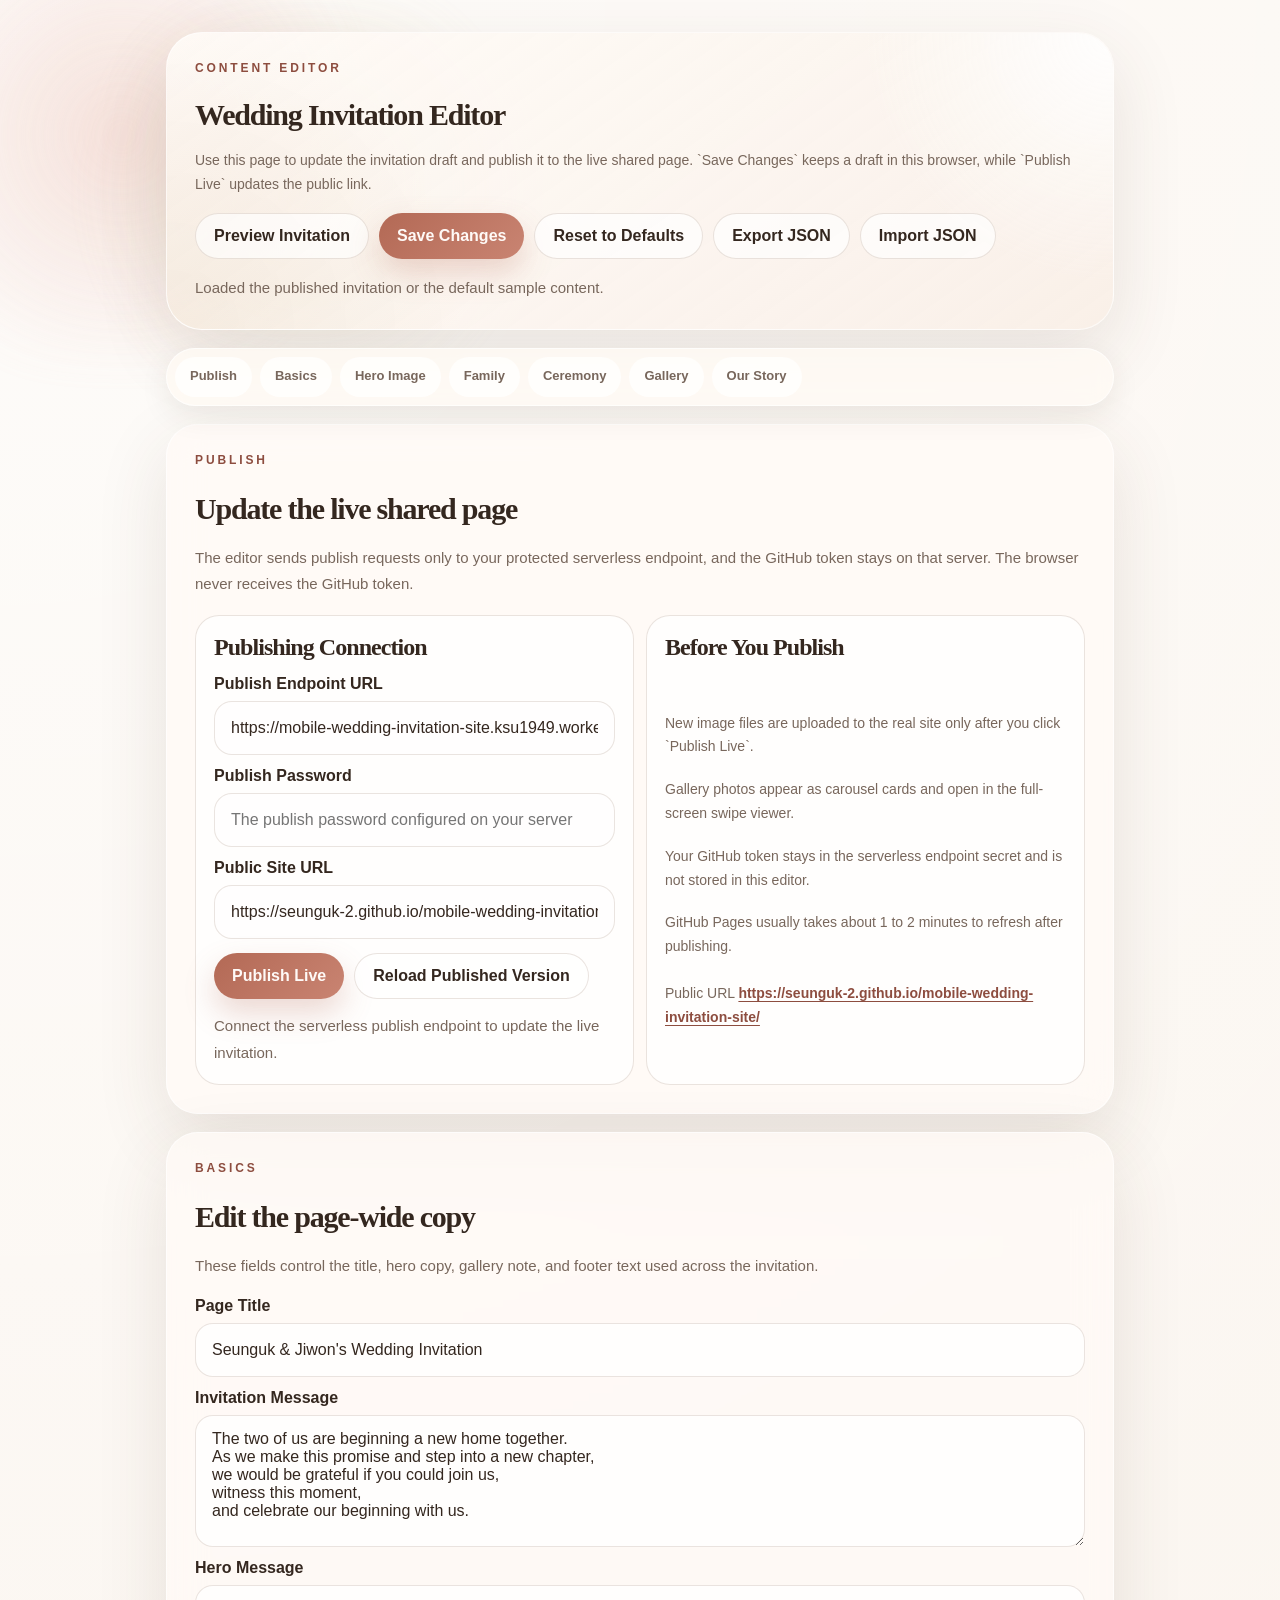
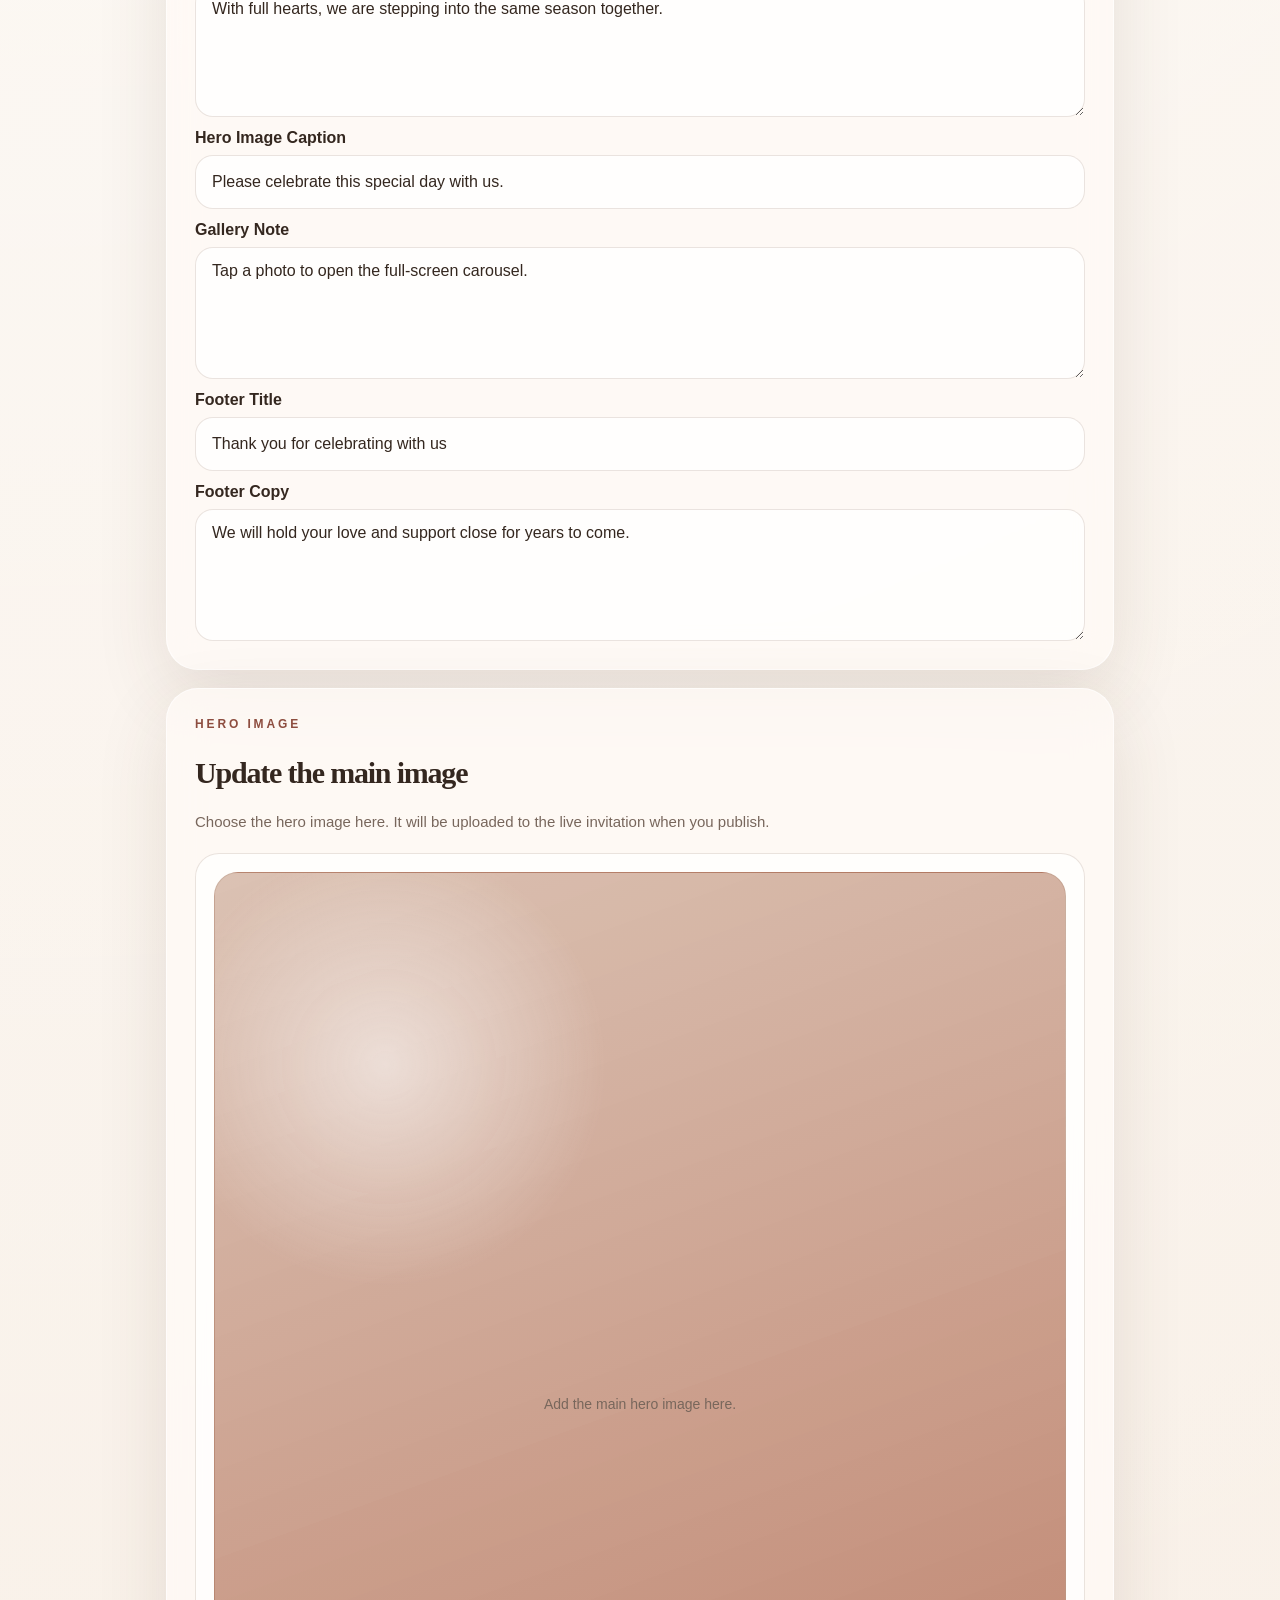
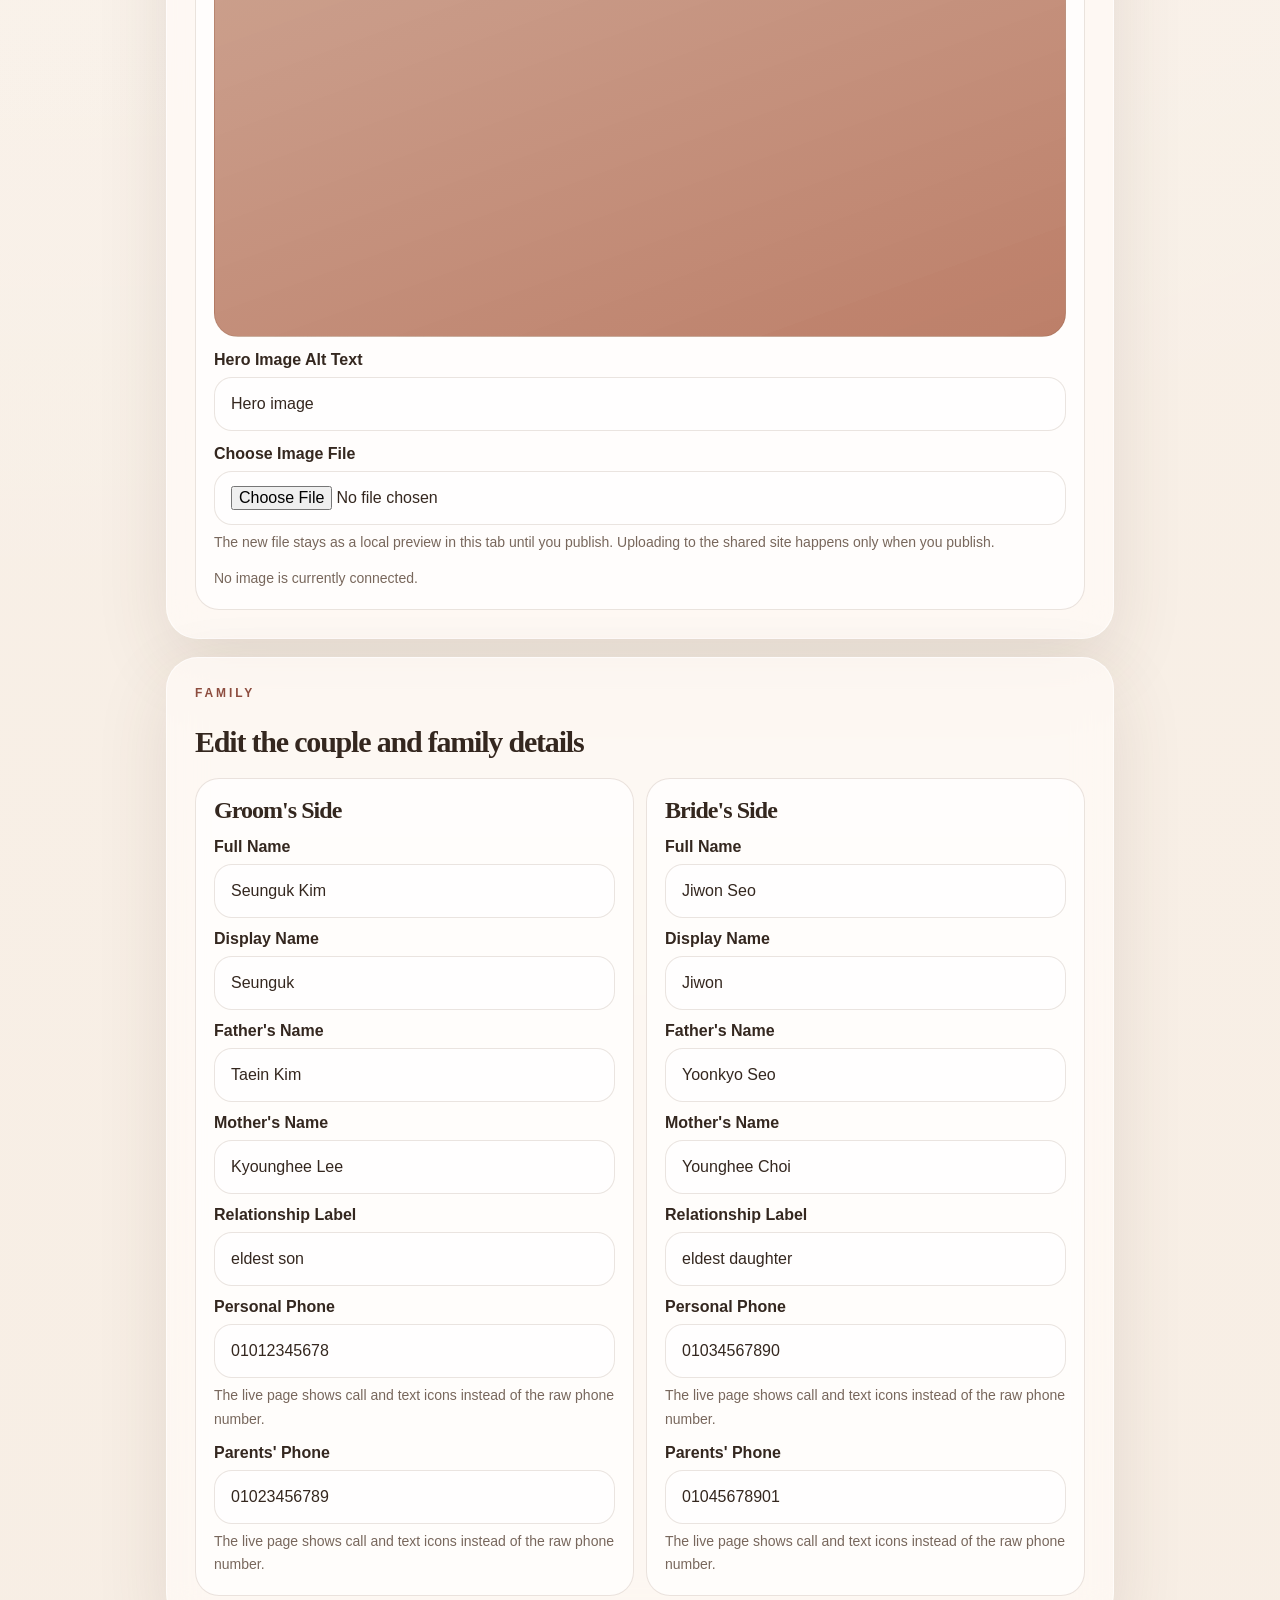
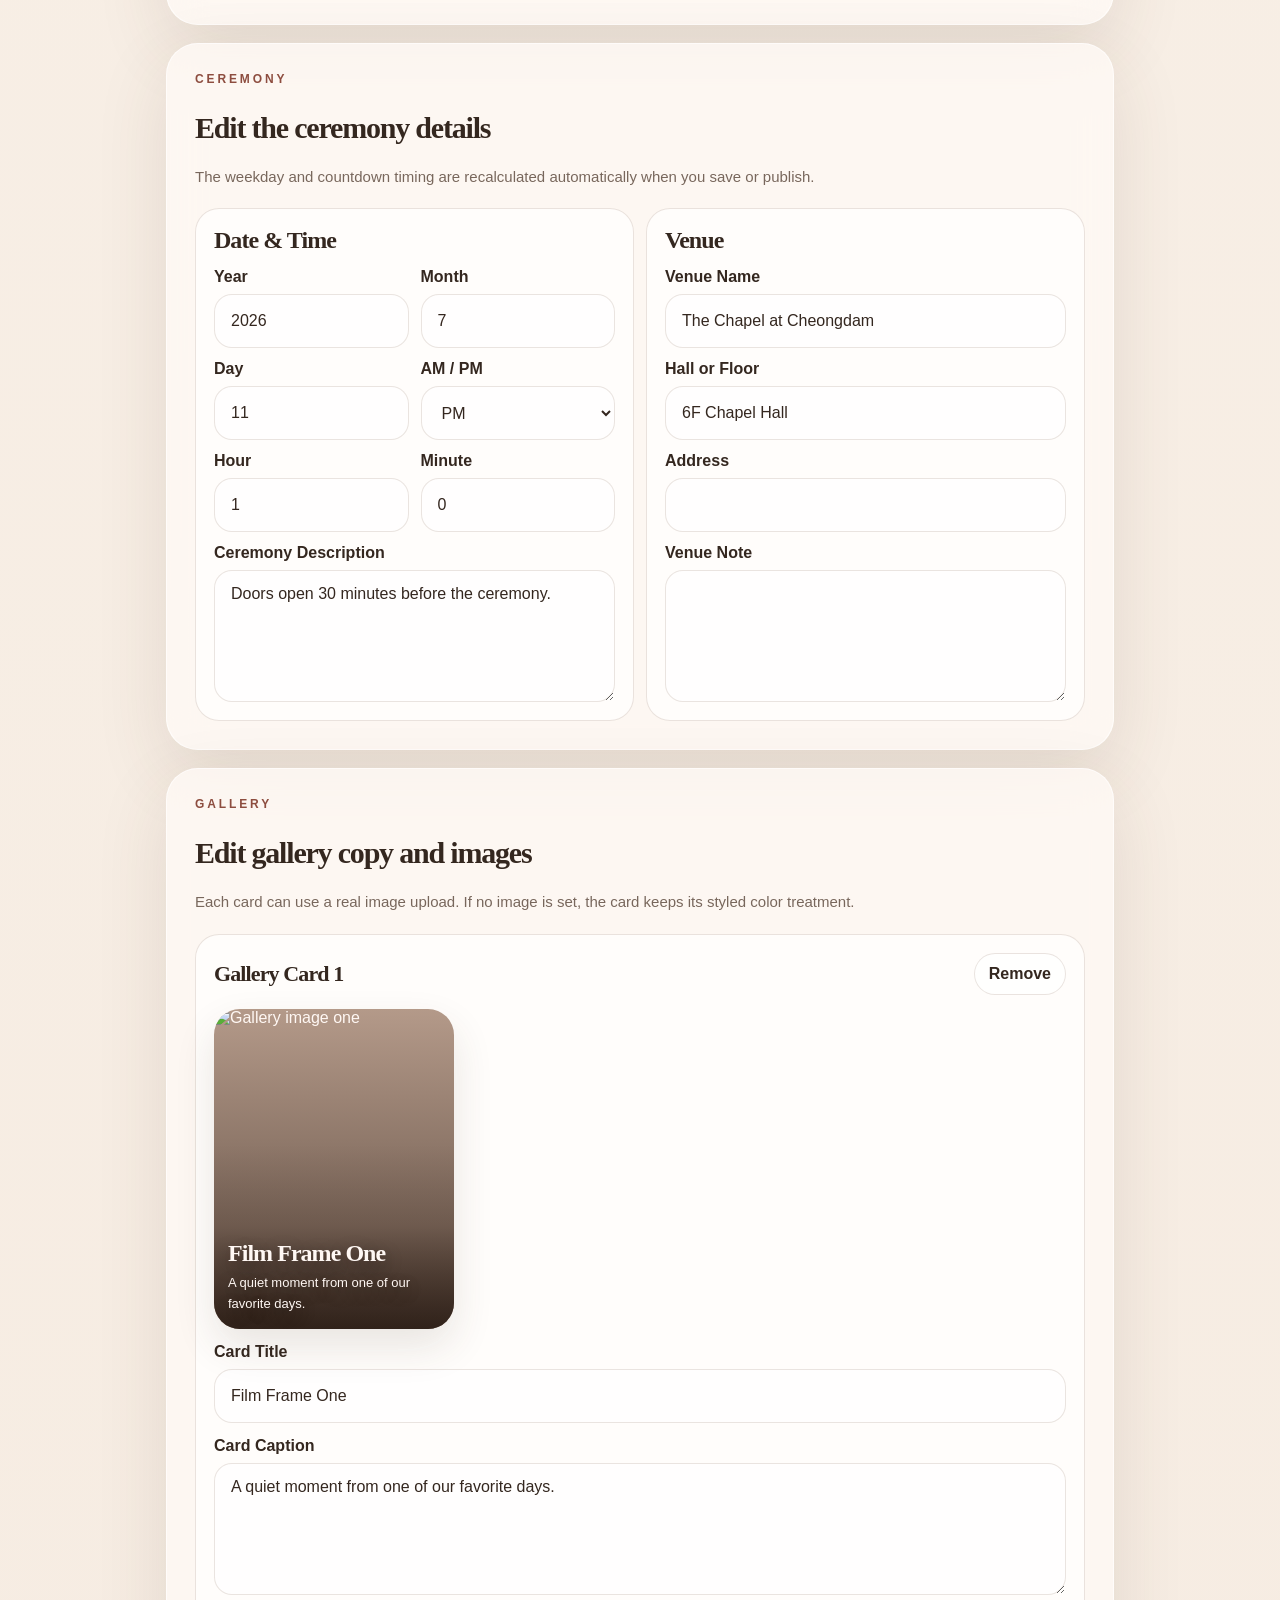
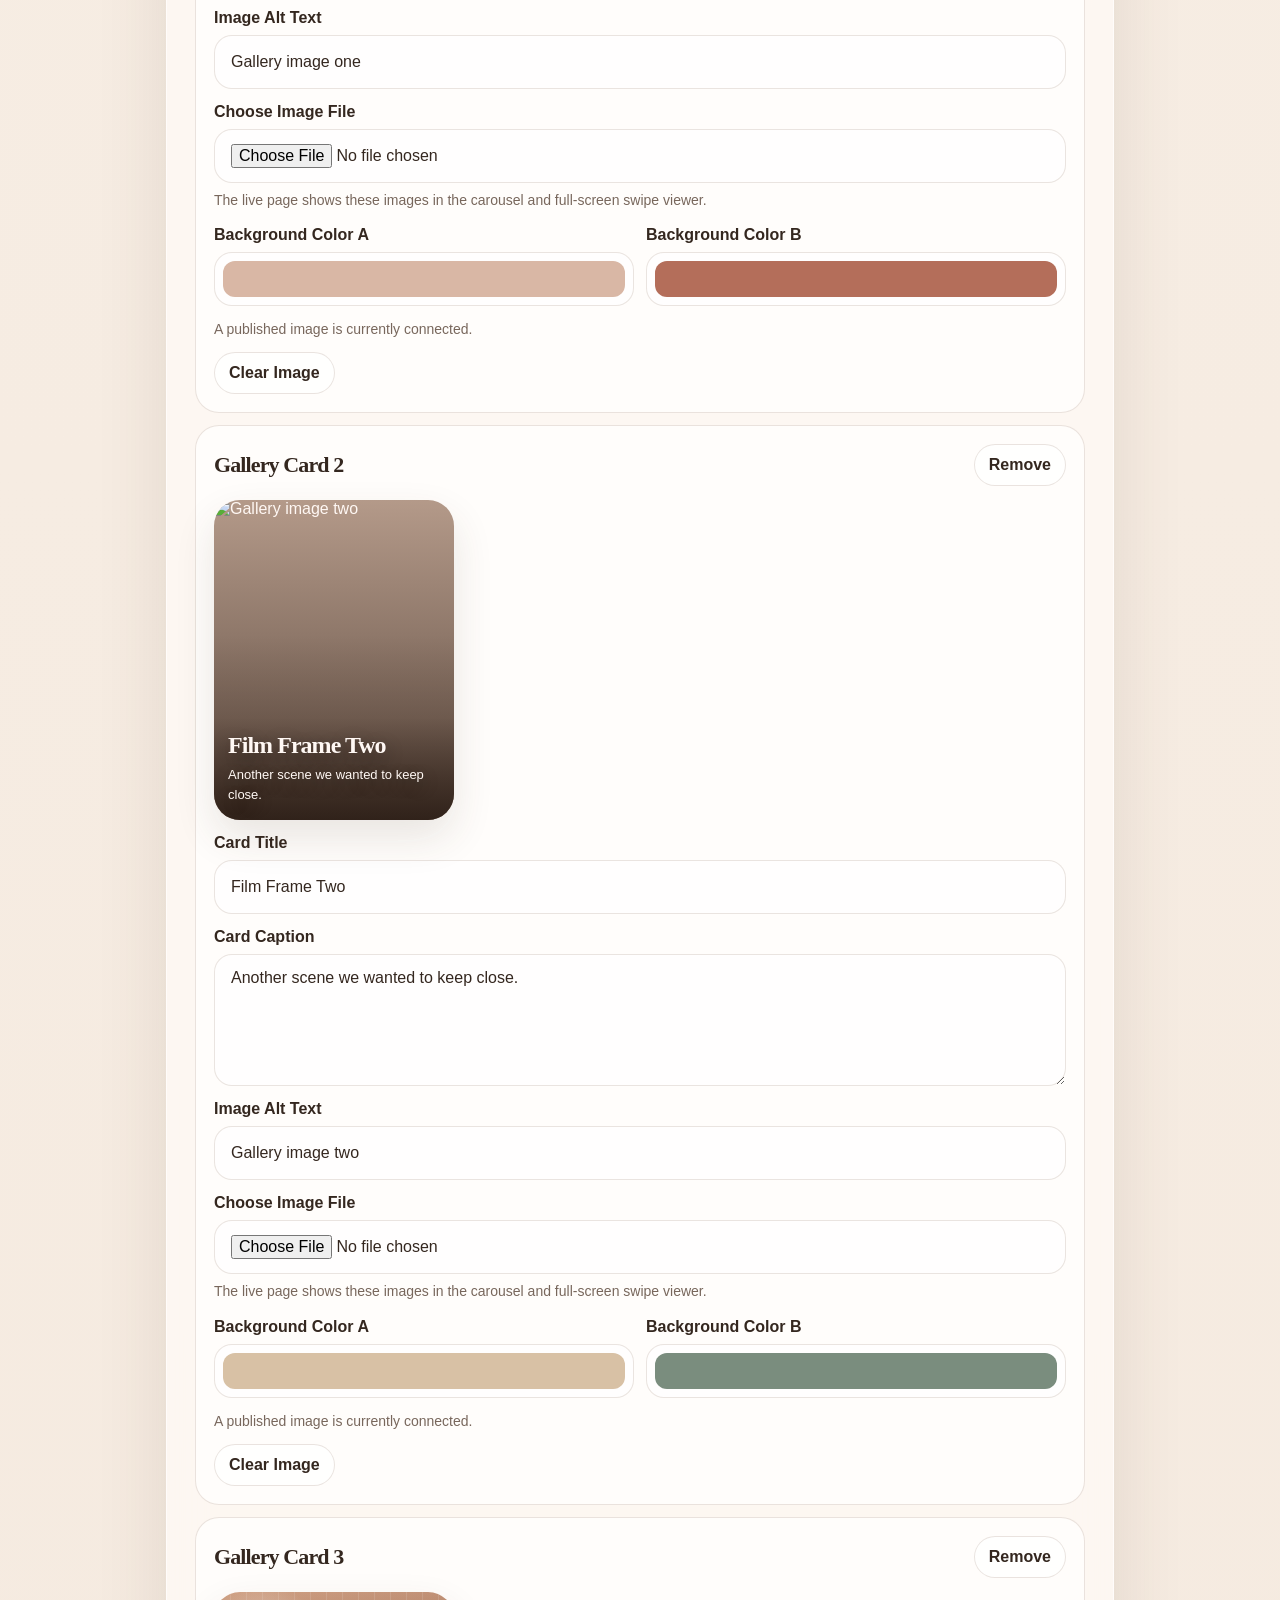
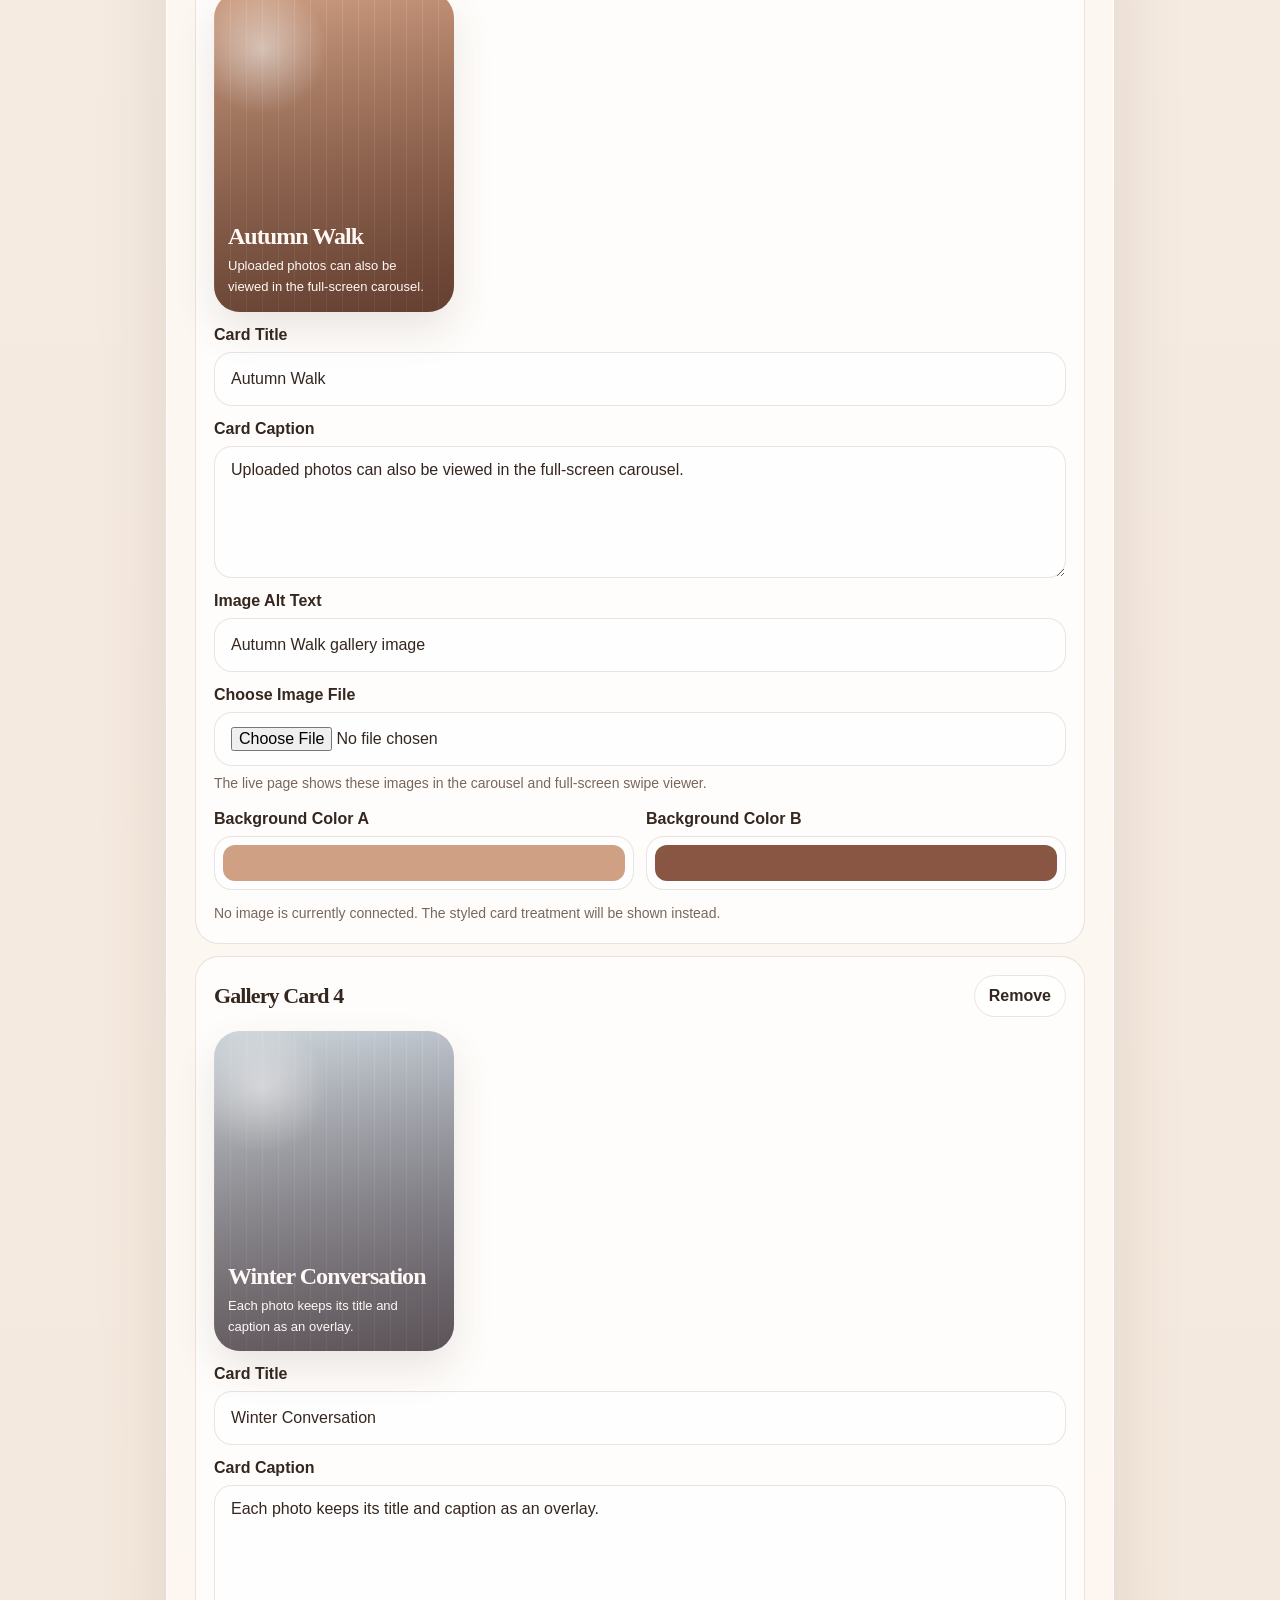
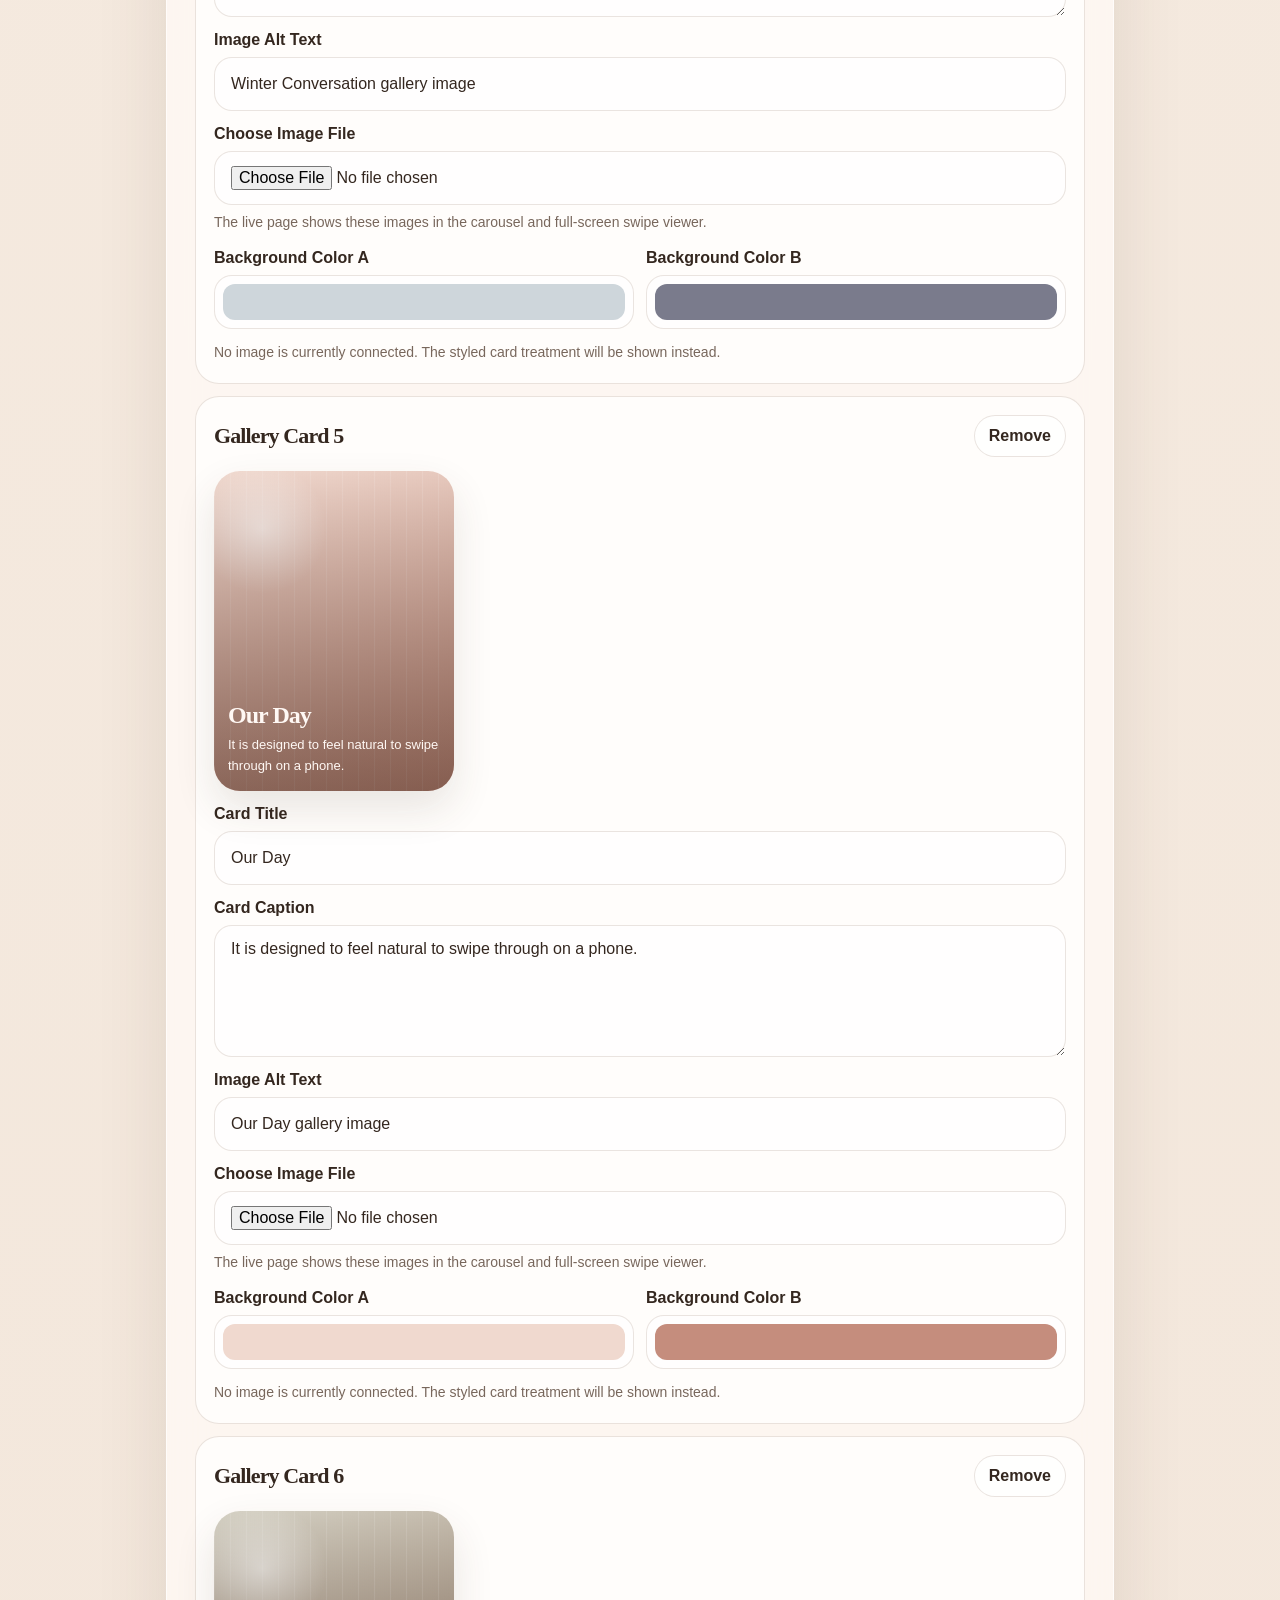
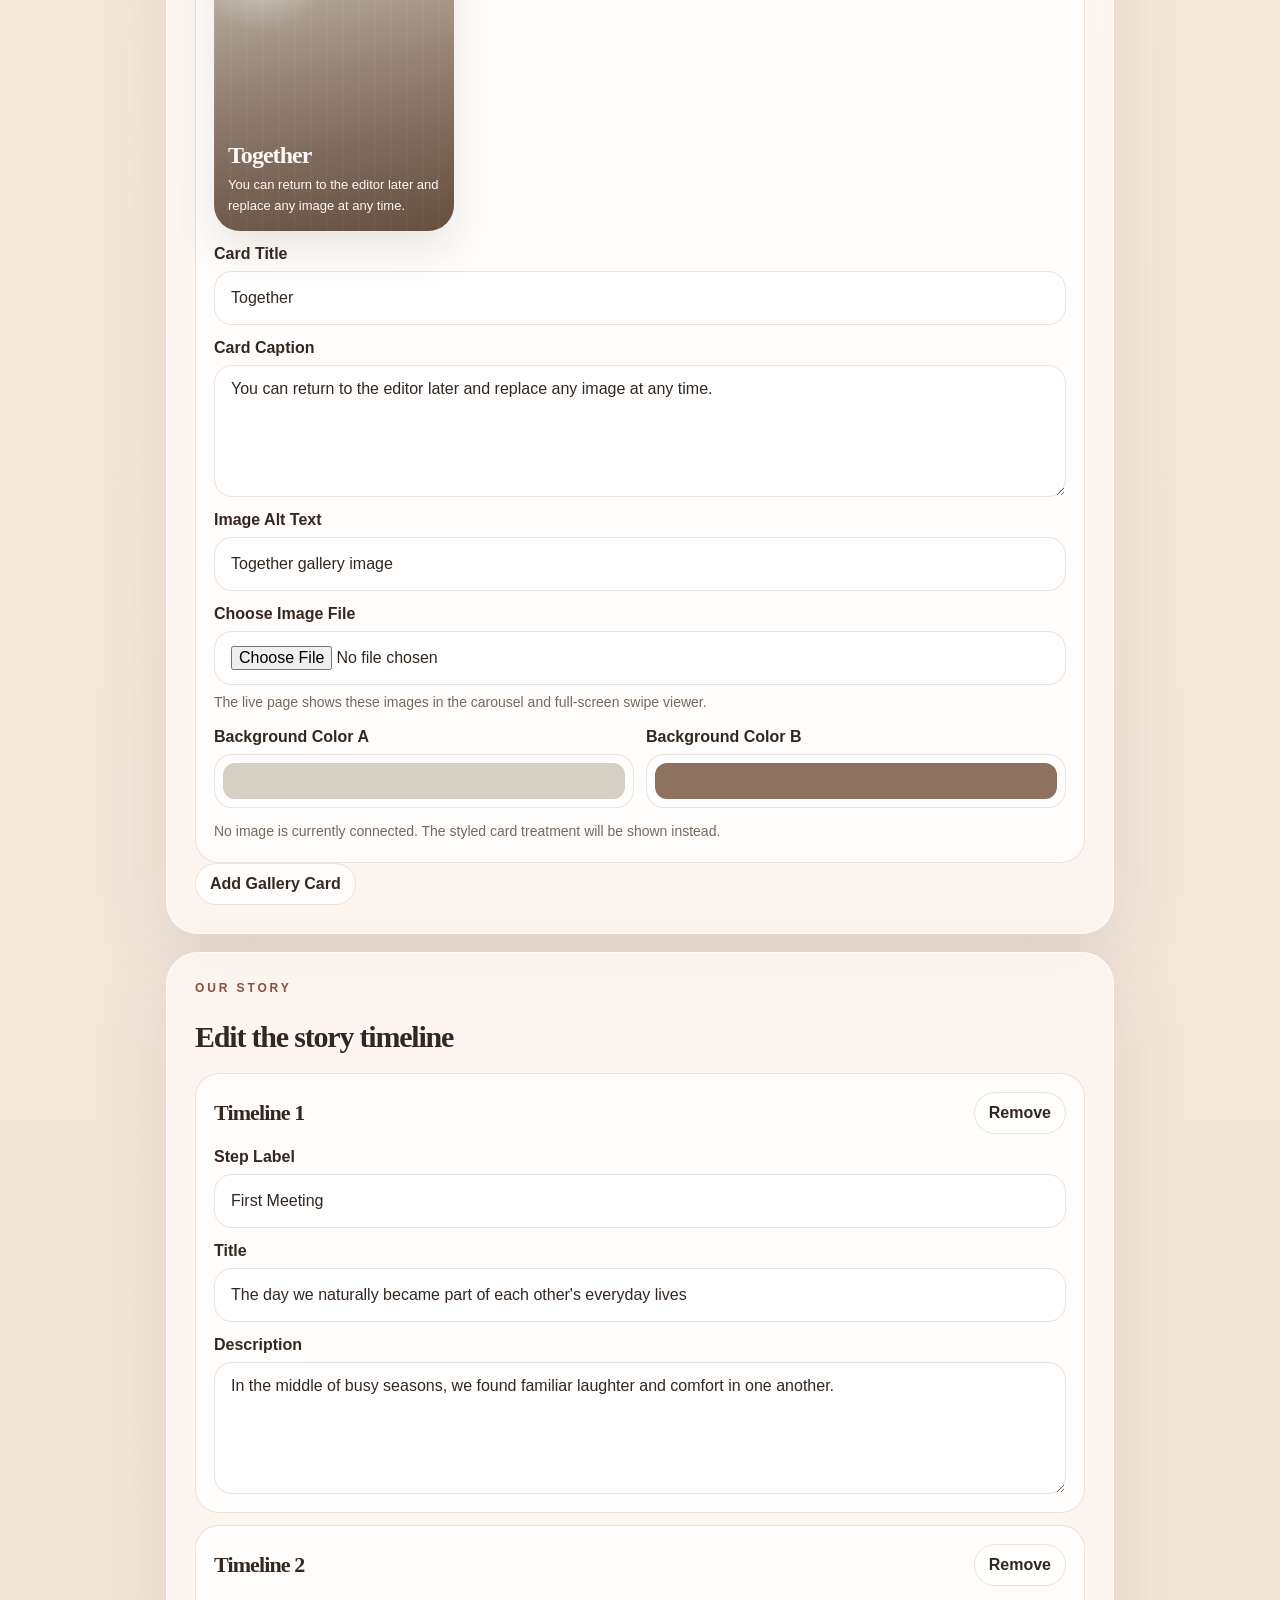
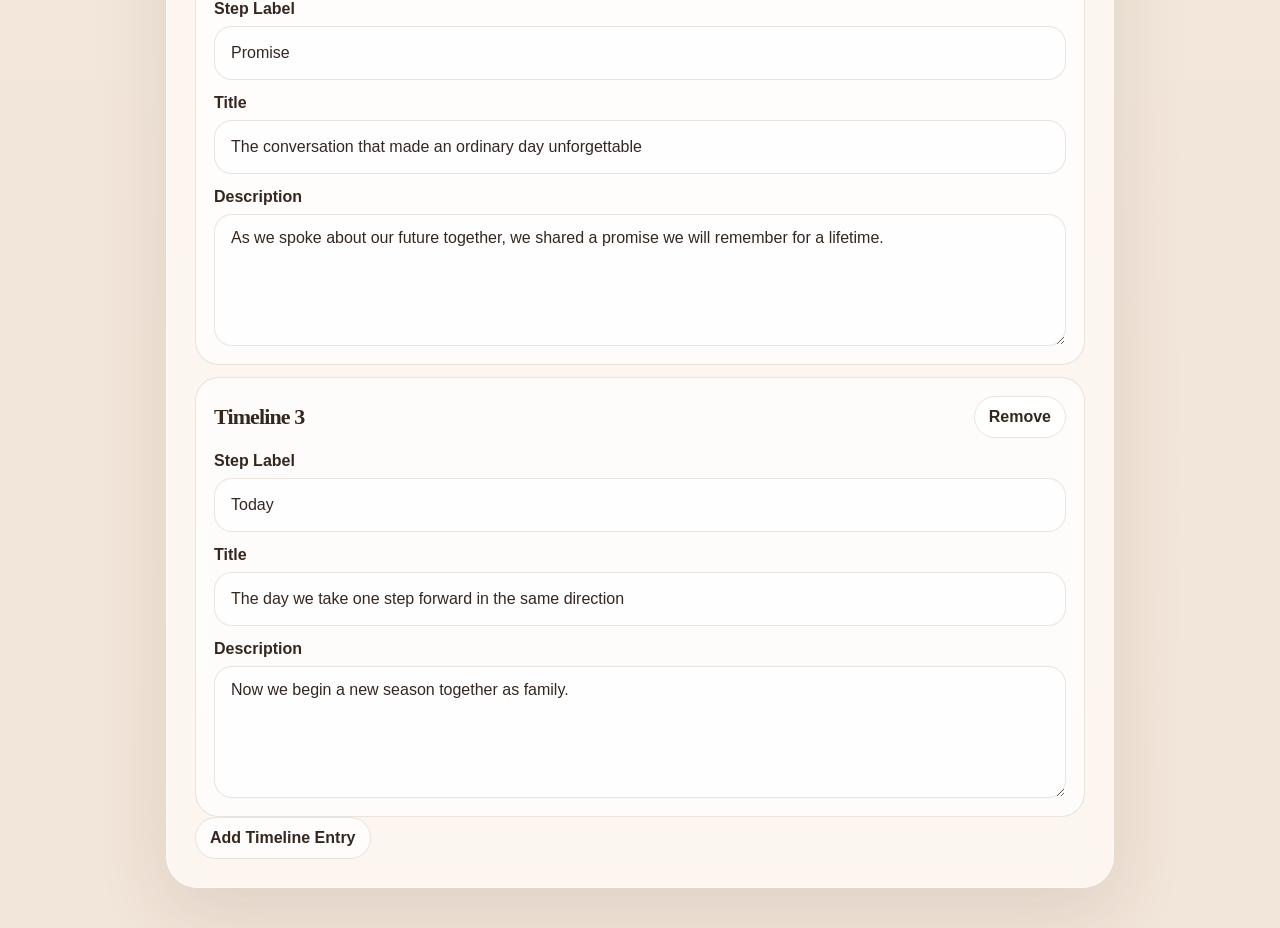
==== commit eb96b74a: "Convert invitation flow to English" ====
--- a/editor.html
+++ b/editor.html
@@ -1,15 +1,15 @@
 <!doctype html>
-<html lang="ko">
+<html lang="en">
   <head>
     <meta charset="utf-8" />
     <meta
       name="viewport"
       content="width=device-width, initial-scale=1, viewport-fit=cover"
     />
-    <title>모바일 청첩장 편집 페이지</title>
+    <title>Wedding Invitation Editor</title>
     <meta
       name="description"
-      content="모바일 청첩장 콘텐츠를 수정하는 편집 페이지입니다."
+      content="Edit and publish the wedding invitation."
     />
     <meta name="theme-color" content="#f4e9df" />
     <link rel="icon" href="assets/icon.svg" type="image/svg+xml" />
@@ -26,10 +26,10 @@
     <div class="shell editor-shell">
       <header class="hero" id="top">
         <div class="hero-card editor-hero">
-          <p class="hero-kicker">콘텐츠 편집</p>
-          <h1 class="section-title">모바일 청첩장 편집 페이지</h1>
+          <p class="hero-kicker">Content Editor</p>
+          <h1 class="section-title">Wedding Invitation Editor</h1>
           <p class="section-note editor-note">
-            이 페이지에서 초대장 초안을 저장하고, 원하면 GitHub Pages 공개 페이지까지 바로 발행할 수 있습니다. `저장`은 이 기기 초안용이고 `공개 발행`은 공유 링크에 반영됩니다.
+            Use this page to update the invitation draft and publish it to the live shared page. `Save Changes` keeps a draft in this browser, while `Publish Live` updates the public link.
           </p>
           <div class="hero-actions editor-actions">
             <a
@@ -38,105 +38,101 @@
               target="_blank"
               rel="noreferrer noopener"
             >
-              초대장 미리 보기
+              Preview Invitation
             </a>
             <button class="primary-button" id="saveInvitationButton" type="button">
-              변경 내용 저장
+              Save Changes
             </button>
             <button class="secondary-button" id="resetInvitationButton" type="button">
-              기본값으로 복원
+              Reset to Defaults
             </button>
             <button class="secondary-button" id="exportInvitationButton" type="button">
-              JSON 내보내기
+              Export JSON
             </button>
             <button class="secondary-button" id="importInvitationButton" type="button">
-              JSON 불러오기
+              Import JSON
             </button>
           </div>
           <p class="save-note editor-status" id="editorStatus"></p>
         </div>
 
-        <nav class="quick-nav" aria-label="편집 섹션 바로가기">
-          <a href="#publish">발행</a>
-          <a href="#basic">기본</a>
-          <a href="#media">비주얼</a>
-          <a href="#family">양가 정보</a>
-          <a href="#schedule">예식 정보</a>
-          <a href="#guide">안내 문구</a>
-          <a href="#gallery">갤러리</a>
-          <a href="#story">우리의 여정</a>
-          <a href="#accounts">계좌 안내</a>
-          <a href="#rsvp">RSVP</a>
+        <nav class="quick-nav" aria-label="Editor section links">
+          <a href="#publish">Publish</a>
+          <a href="#basic">Basics</a>
+          <a href="#media">Hero Image</a>
+          <a href="#family">Family</a>
+          <a href="#schedule">Ceremony</a>
+          <a href="#gallery">Gallery</a>
+          <a href="#story">Our Story</a>
         </nav>
       </header>
 
       <main class="editor-main">
         <section class="section-card" id="publish">
-          <p class="section-tag">공개 발행</p>
-          <h2 class="section-title">공유 링크에 바로 반영합니다</h2>
-          <p class="section-note">
-            편집기는 보호된 서버리스 발행 엔드포인트로만 요청을 보내고, GitHub 토큰은 그 서버 안에만 보관됩니다. 브라우저에는 GitHub 토큰이 내려오지 않습니다.
+          <p class="section-tag">Publish</p>
+          <h2 class="section-title">Update the live shared page</h2>
+          <p class="section-note">
+            The editor sends publish requests only to your protected serverless endpoint, and the GitHub token stays on that server. The browser never receives the GitHub token.
           </p>
           <div class="editor-split">
             <article class="editor-subpanel">
-              <h3 class="editor-subtitle">발행 연결</h3>
+              <h3 class="editor-subtitle">Publishing Connection</h3>
               <div class="editor-fields">
                 <label class="field">
-                  <span>발행 엔드포인트 URL</span>
+                  <span>Publish Endpoint URL</span>
                   <input
                     id="publishEndpointUrl"
                     type="url"
                     autocomplete="off"
                     autocapitalize="off"
                     spellcheck="false"
-                    placeholder="예: https://wedding-publisher.example.workers.dev/publish"
+                    placeholder="e.g. https://wedding-publisher.example.workers.dev/publish"
                   />
                 </label>
                 <label class="field">
-                  <span>발행 비밀번호</span>
+                  <span>Publish Password</span>
                   <input
                     id="publishPassword"
                     type="password"
                     autocomplete="off"
                     autocapitalize="off"
                     spellcheck="false"
-                    placeholder="서버에 설정한 발행 비밀번호"
+                    placeholder="The publish password configured on your server"
                   />
                 </label>
                 <label class="field">
-                  <span>공개 사이트 주소</span>
+                  <span>Public Site URL</span>
                   <input
                     id="publicSiteUrl"
                     type="url"
                     autocomplete="off"
                     autocapitalize="off"
                     spellcheck="false"
-                    placeholder="예: https://seunguk-2.github.io/mobile-wedding-invitation-site/"
+                    placeholder="e.g. https://seunguk-2.github.io/mobile-wedding-invitation-site/"
                   />
                 </label>
               </div>
               <div class="editor-action-row">
                 <button class="primary-button" id="publishInvitationButton" type="button">
-                  공유 페이지에 발행하기
+                  Publish Live
                 </button>
                 <button class="secondary-button" id="reloadPublishedButton" type="button">
-                  현재 공개본 다시 불러오기
+                  Reload Published Version
                 </button>
               </div>
               <p class="save-note editor-status" id="publishStatus"></p>
             </article>
 
             <article class="editor-subpanel">
-              <h3 class="editor-subtitle">발행 전 확인</h3>
+              <h3 class="editor-subtitle">Before You Publish</h3>
               <div class="editor-checklist">
-                <p>새로 선택한 사진 파일은 `공유 페이지에 발행하기`를 눌러야 실제 사이트에 업로드됩니다.</p>
-                <p>갤러리 이미지는 캐러셀 카드와 전체 화면 스와이프 뷰어로 표시됩니다.</p>
-                <p>GitHub 토큰은 서버리스 엔드포인트 비밀값으로만 저장되고, 이 편집 페이지에는 저장되지 않습니다.</p>
-                <p>RSVP 응답 관리에는 같은 Worker 안의 KV 저장소가 필요합니다.</p>
-                <p>GitHub Pages 반영에는 보통 1~2분 정도 걸릴 수 있습니다.</p>
+                <p>New image files are uploaded to the real site only after you click `Publish Live`.</p>
+                <p>Gallery photos appear as carousel cards and open in the full-screen swipe viewer.</p>
+                <p>Your GitHub token stays in the serverless endpoint secret and is not stored in this editor.</p>
+                <p>GitHub Pages usually takes about 1 to 2 minutes to refresh after publishing.</p>
               </div>
               <p class="section-note editor-link-note">
-                공개 주소
+                Public URL
                 <a
                   class="editor-link"
                   id="publishPreviewLink"
@@ -144,7 +140,7 @@
                   target="_blank"
                   rel="noreferrer noopener"
                 >
-                  초대장 페이지 열기
+                  Open Invitation
                 </a>
               </p>
             </article>
@@ -152,144 +148,69 @@
         </section>
 
         <section class="section-card" id="basic">
-          <p class="section-tag">기본 정보</p>
-          <h2 class="section-title">초대장 전체 문구를 수정합니다</h2>
-          <p class="section-note">
-            제목, 첫 화면 문구, 갤러리 안내, 하단 감사 문구처럼 페이지 전반에서 쓰이는 텍스트입니다.
+          <p class="section-tag">Basics</p>
+          <h2 class="section-title">Edit the page-wide copy</h2>
+          <p class="section-note">
+            These fields control the title, hero copy, gallery note, and footer text used across the invitation.
           </p>
           <div class="editor-fields" id="basicFields"></div>
         </section>
 
         <section class="section-card" id="media">
-          <p class="section-tag">비주얼</p>
-          <h2 class="section-title">대표 이미지와 약도를 수정합니다</h2>
-          <p class="section-note">
-            첫 화면 대표 이미지와 오시는 길 약도 이미지는 여기서 선택하고, 공개 발행 시 실제 공유 페이지에 업로드됩니다.
-          </p>
+          <p class="section-tag">Hero Image</p>
+          <h2 class="section-title">Update the main image</h2>
+          <p class="section-note">
+            Choose the hero image here. It will be uploaded to the live invitation when you publish.
+          </p>
+          <div id="heroMediaEditor"></div>
+        </section>
+
+        <section class="section-card" id="family">
+          <p class="section-tag">Family</p>
+          <h2 class="section-title">Edit the couple and family details</h2>
           <div class="editor-split">
             <article class="editor-subpanel">
-              <h3 class="editor-subtitle">첫 화면 대표 이미지</h3>
-              <div id="heroMediaEditor"></div>
-            </article>
-            <article class="editor-subpanel">
-              <h3 class="editor-subtitle">오시는 길 약도 이미지</h3>
-              <div id="directionsMediaEditor"></div>
-            </article>
-          </div>
-        </section>
-
-        <section class="section-card" id="family">
-          <p class="section-tag">양가 정보</p>
-          <h2 class="section-title">신랑측과 신부측 정보를 수정합니다</h2>
+              <h3 class="editor-subtitle">Groom's Side</h3>
+              <div class="editor-fields" id="groomFields"></div>
+            </article>
+            <article class="editor-subpanel">
+              <h3 class="editor-subtitle">Bride's Side</h3>
+              <div class="editor-fields" id="brideFields"></div>
+            </article>
+          </div>
+        </section>
+
+        <section class="section-card" id="schedule">
+          <p class="section-tag">Ceremony</p>
+          <h2 class="section-title">Edit the ceremony details</h2>
+          <p class="section-note">
+            The weekday and countdown timing are recalculated automatically when you save or publish.
+          </p>
           <div class="editor-split">
             <article class="editor-subpanel">
-              <h3 class="editor-subtitle">신랑측 정보</h3>
-              <div class="editor-fields" id="groomFields"></div>
-            </article>
-            <article class="editor-subpanel">
-              <h3 class="editor-subtitle">신부측 정보</h3>
-              <div class="editor-fields" id="brideFields"></div>
-            </article>
-          </div>
-        </section>
-
-        <section class="section-card" id="schedule">
-          <p class="section-tag">예식 정보</p>
-          <h2 class="section-title">일시와 장소를 수정합니다</h2>
-          <p class="section-note">
-            요일과 카운트다운 시각은 저장 시 자동 계산됩니다.
-          </p>
-          <div class="editor-split">
-            <article class="editor-subpanel">
-              <h3 class="editor-subtitle">예식 일시</h3>
+              <h3 class="editor-subtitle">Date &amp; Time</h3>
               <div class="editor-fields" id="ceremonyFields"></div>
             </article>
             <article class="editor-subpanel">
-              <h3 class="editor-subtitle">예식 장소</h3>
+              <h3 class="editor-subtitle">Venue</h3>
               <div class="editor-fields" id="venueFields"></div>
             </article>
           </div>
         </section>
 
-        <section class="section-card" id="guide">
-          <p class="section-tag">안내 문구</p>
-          <h2 class="section-title">오시는 길과 공지 카드를 수정합니다</h2>
-          <div class="editor-stack">
-            <article class="editor-subpanel">
-              <div class="editor-panel-head">
-                <div>
-                  <h3 class="editor-subtitle">교통 및 이동 안내</h3>
-                  <p class="editor-panel-note">오시는 길 아래에 노출되는 카드들입니다.</p>
-                </div>
-              </div>
-              <div id="transportEditor"></div>
-            </article>
-            <article class="editor-subpanel">
-              <div class="editor-panel-head">
-                <div>
-                  <h3 class="editor-subtitle">추가 안내사항</h3>
-                  <p class="editor-panel-note">포토존, 식사, 아이 동반 안내 같은 카드들입니다.</p>
-                </div>
-              </div>
-              <div id="noticeEditor"></div>
-            </article>
-          </div>
-        </section>
-
         <section class="section-card" id="gallery">
-          <p class="section-tag">갤러리</p>
-          <h2 class="section-title">갤러리 문구와 이미지를 수정합니다</h2>
-          <p class="section-note">
-            각 카드마다 실제 이미지를 선택해 업로드할 수 있습니다. 이미지가 없으면 배경색 카드형 비주얼이 유지됩니다.
+          <p class="section-tag">Gallery</p>
+          <h2 class="section-title">Edit gallery copy and images</h2>
+          <p class="section-note">
+            Each card can use a real image upload. If no image is set, the card keeps its styled color treatment.
           </p>
           <div id="galleryEditor"></div>
         </section>
 
         <section class="section-card" id="story">
-          <p class="section-tag">우리의 여정</p>
-          <h2 class="section-title">타임라인 문구를 수정합니다</h2>
+          <p class="section-tag">Our Story</p>
+          <h2 class="section-title">Edit the story timeline</h2>
           <div id="timelineEditor"></div>
-        </section>
-
-        <section class="section-card" id="accounts">
-          <p class="section-tag">계좌 안내</p>
-          <h2 class="section-title">계좌 그룹과 항목을 수정합니다</h2>
-          <p class="section-note">
-            그룹 제목과 각 계좌의 역할, 예금주, 은행, 계좌번호를 직접 수정할 수 있습니다.
-          </p>
-          <div id="accountEditor"></div>
-        </section>
-
-        <section class="section-card" id="rsvp">
-          <p class="section-tag">참석 의사</p>
-          <h2 class="section-title">저장 위치를 연결하고 응답을 관리합니다</h2>
-          <p class="section-note">
-            공개 페이지의 RSVP는 Cloudflare Worker로 저장되고, 이 섹션에서 최신 응답을 불러와 확인하거나 정리할 수 있습니다.
-          </p>
-          <div class="editor-split">
-            <article class="editor-subpanel">
-              <h3 class="editor-subtitle">RSVP 연결 설정</h3>
-              <div class="editor-fields" id="rsvpSettingsFields"></div>
-            </article>
-            <article class="editor-subpanel">
-              <div class="editor-panel-head">
-                <div>
-                  <h3 class="editor-subtitle">응답 관리</h3>
-                  <p class="editor-panel-note">발행 비밀번호로 서버에 저장된 응답을 불러와 확인합니다.</p>
-                </div>
-              </div>
-              <div class="editor-action-row">
-                <button class="primary-button" id="loadRsvpResponsesButton" type="button">
-                  응답 불러오기
-                </button>
-                <button class="secondary-button" id="exportRsvpResponsesButton" type="button">
-                  CSV 내보내기
-                </button>
-              </div>
-              <p class="save-note editor-status" id="rsvpManagerStatus"></p>
-              <div id="rsvpManagerList"></div>
-            </article>
-          </div>
         </section>
       </main>
     </div>
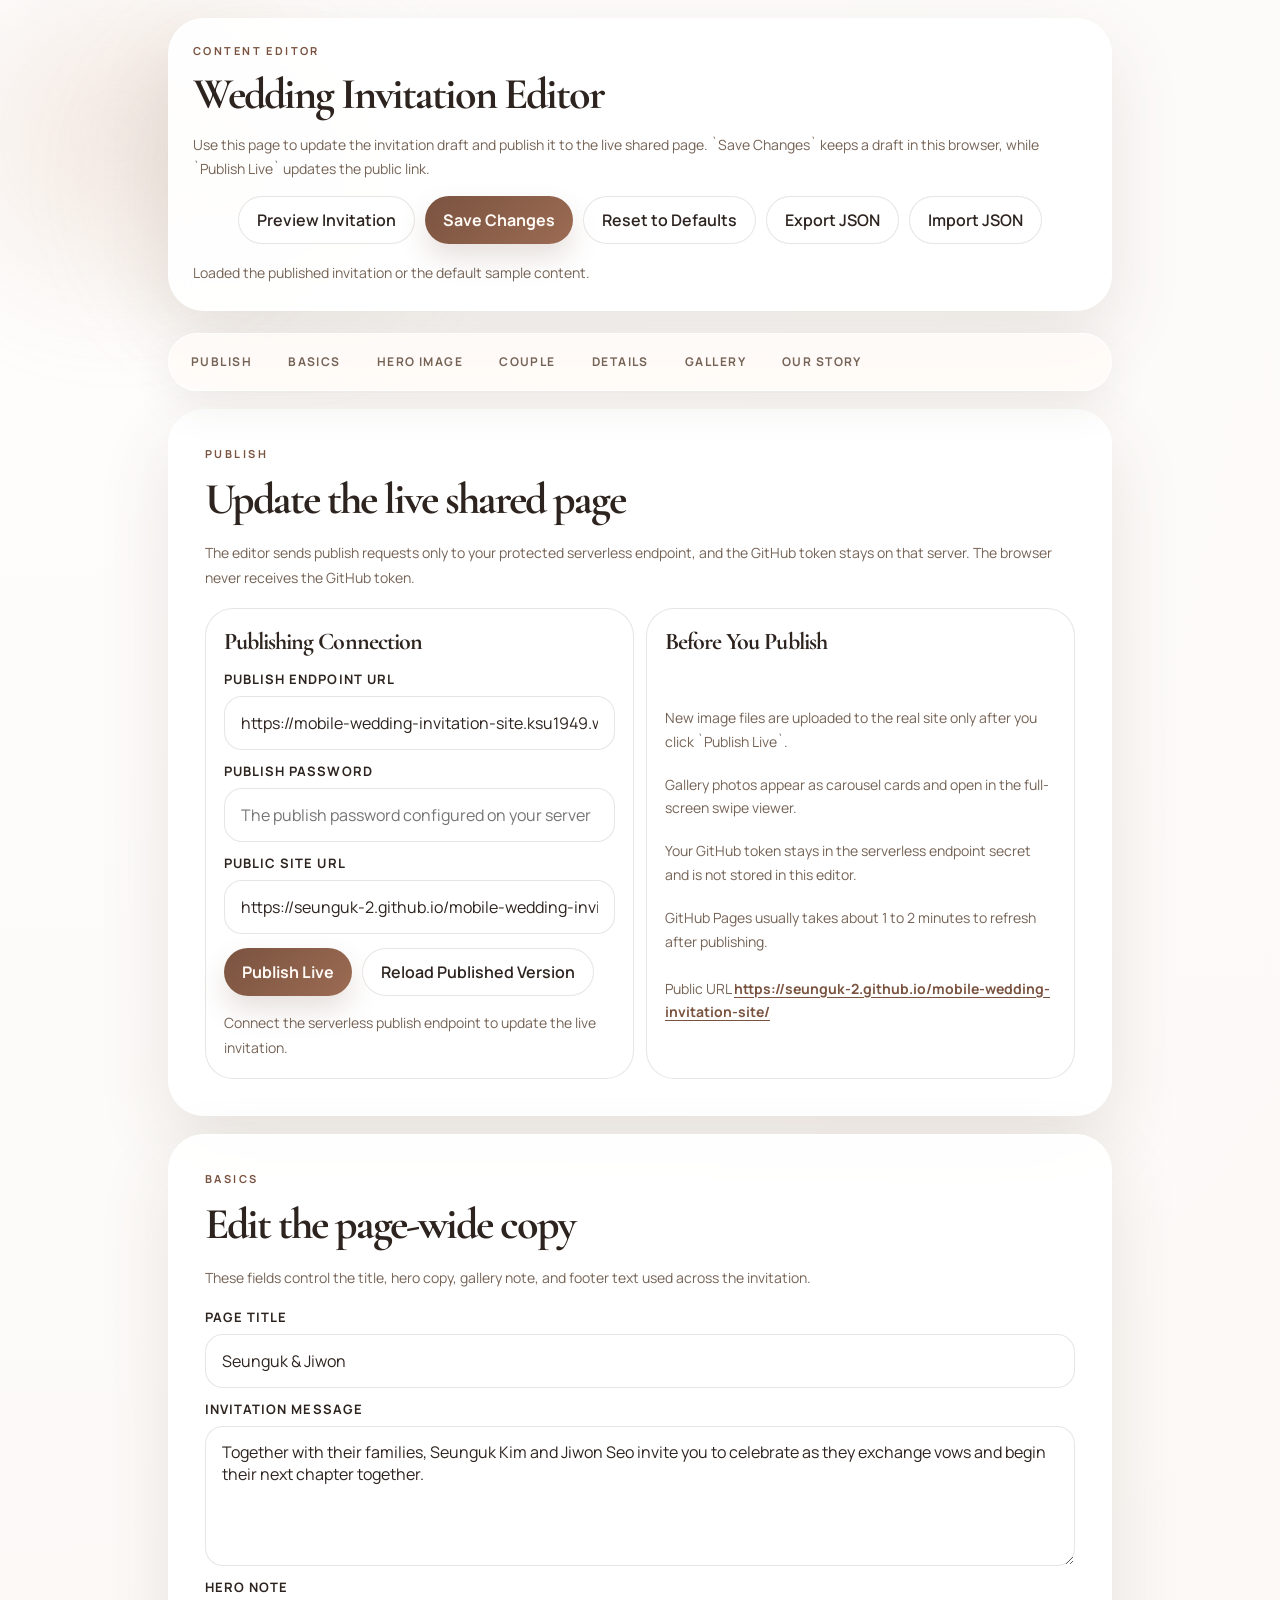
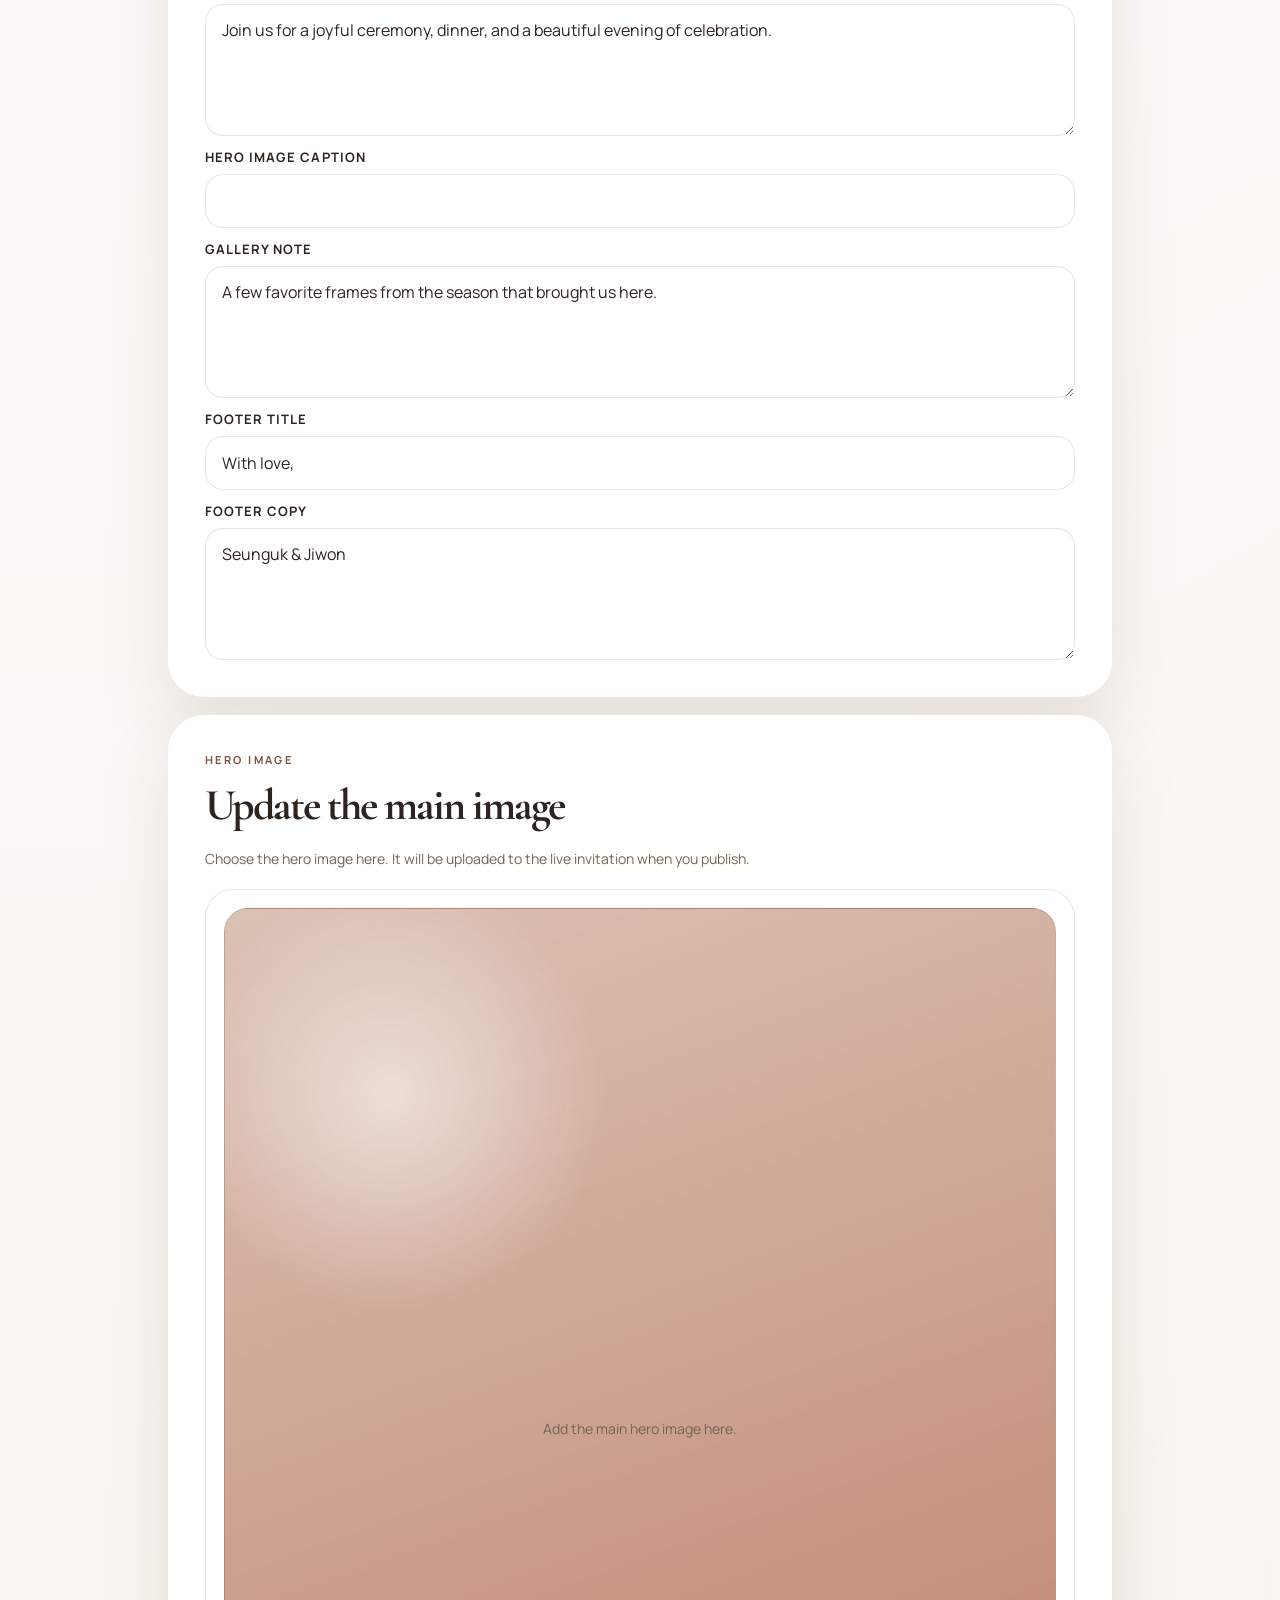
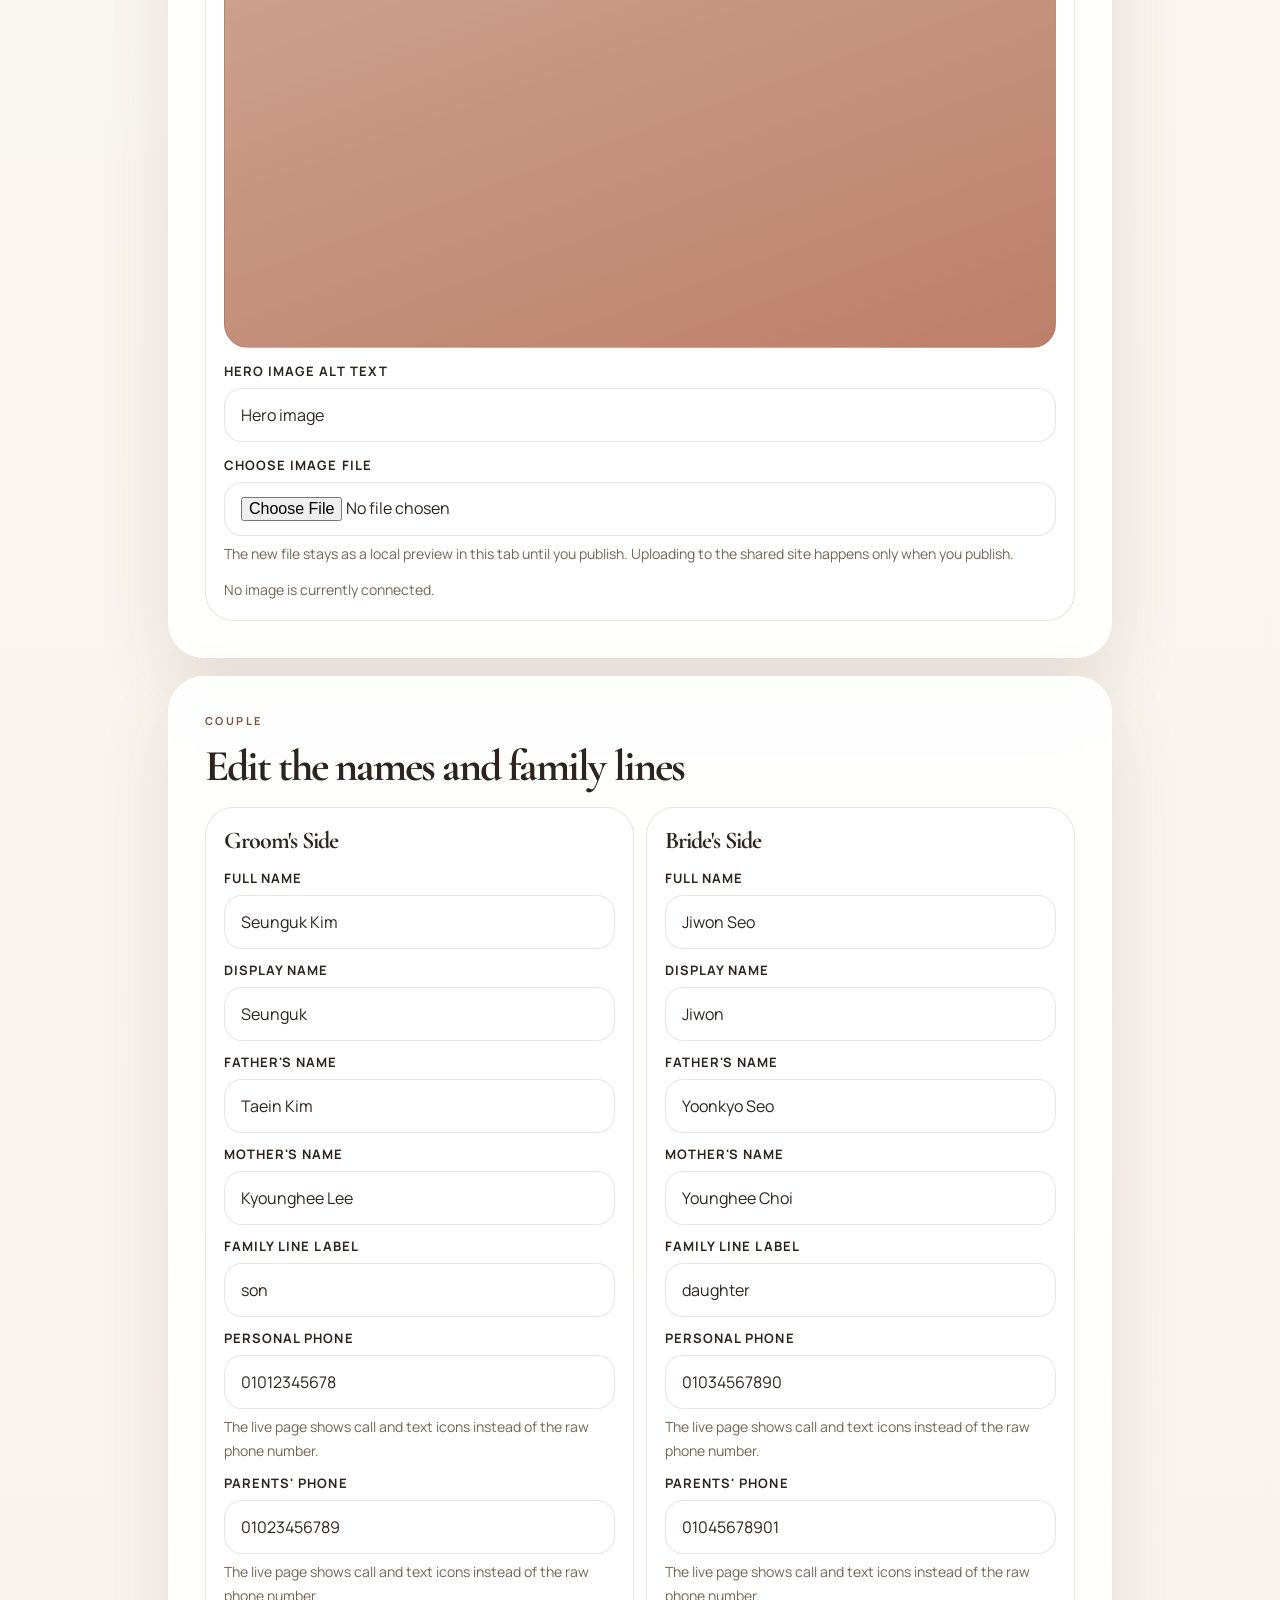
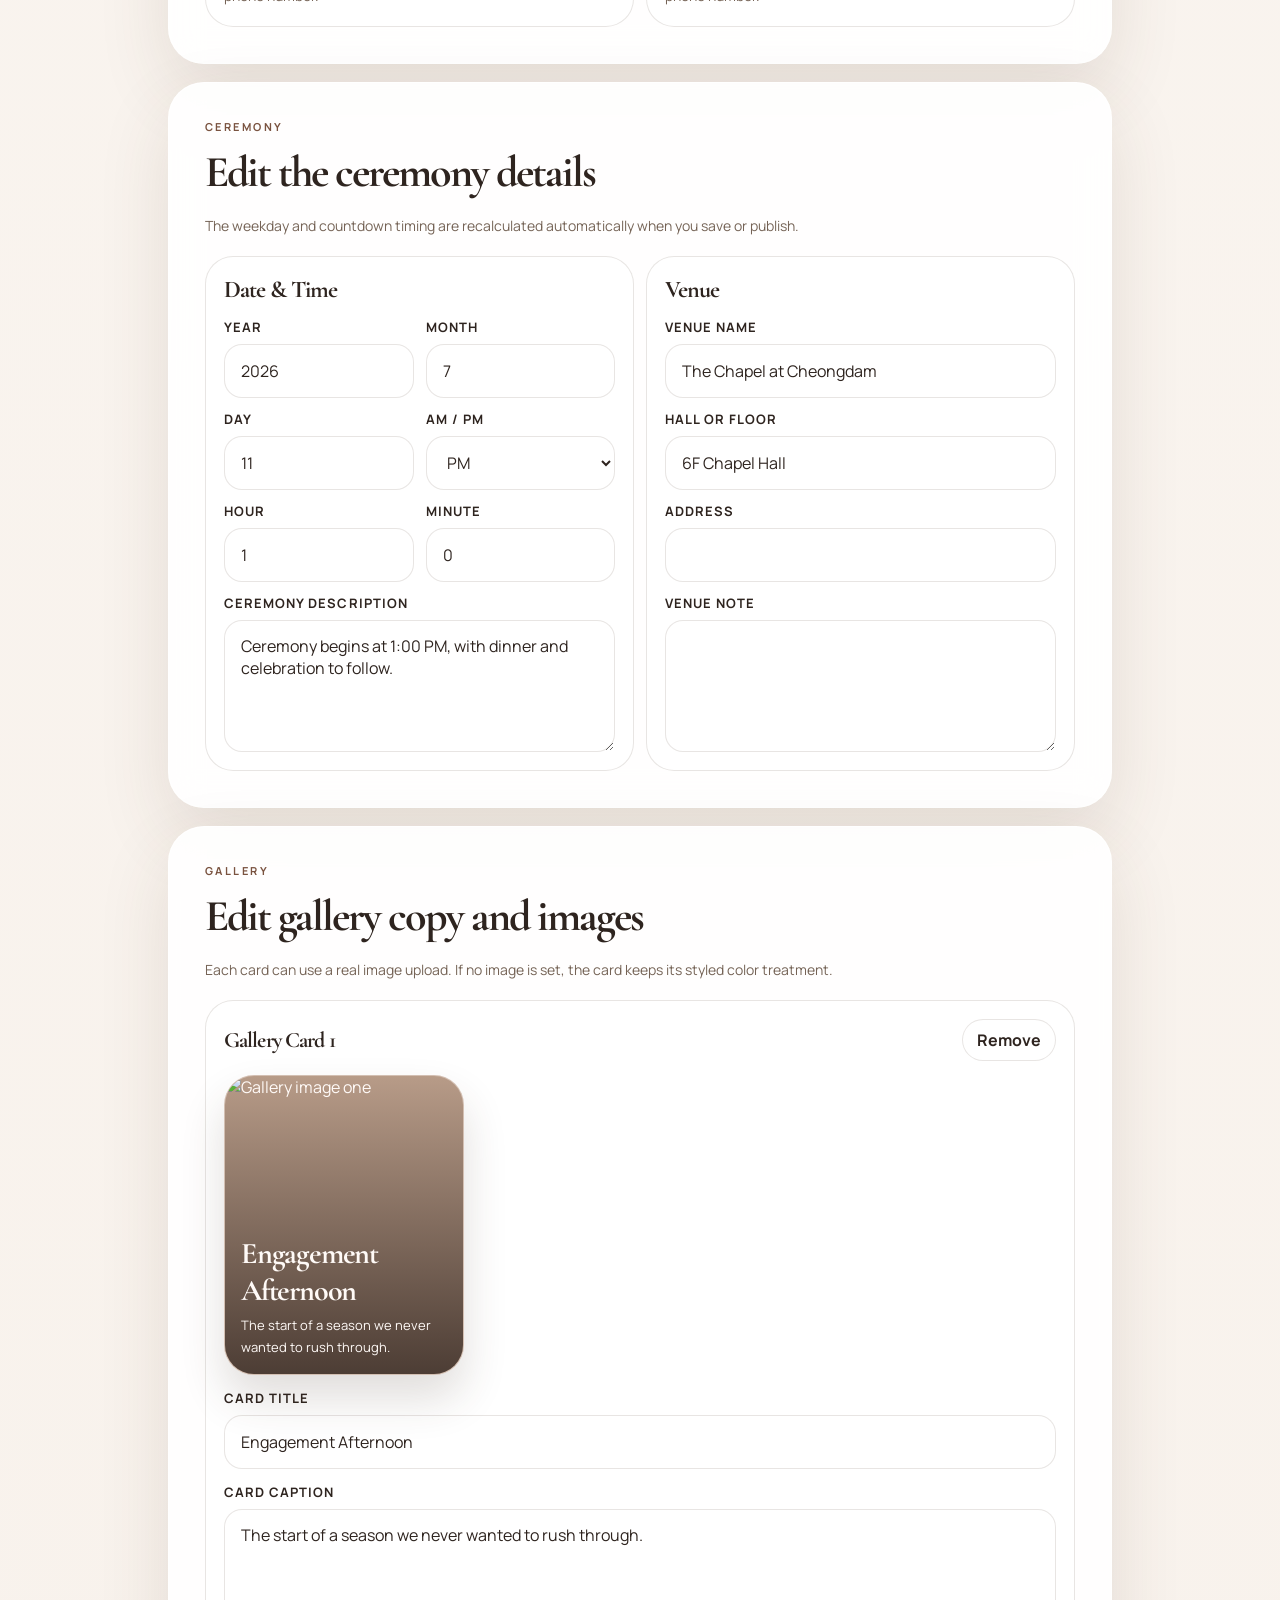
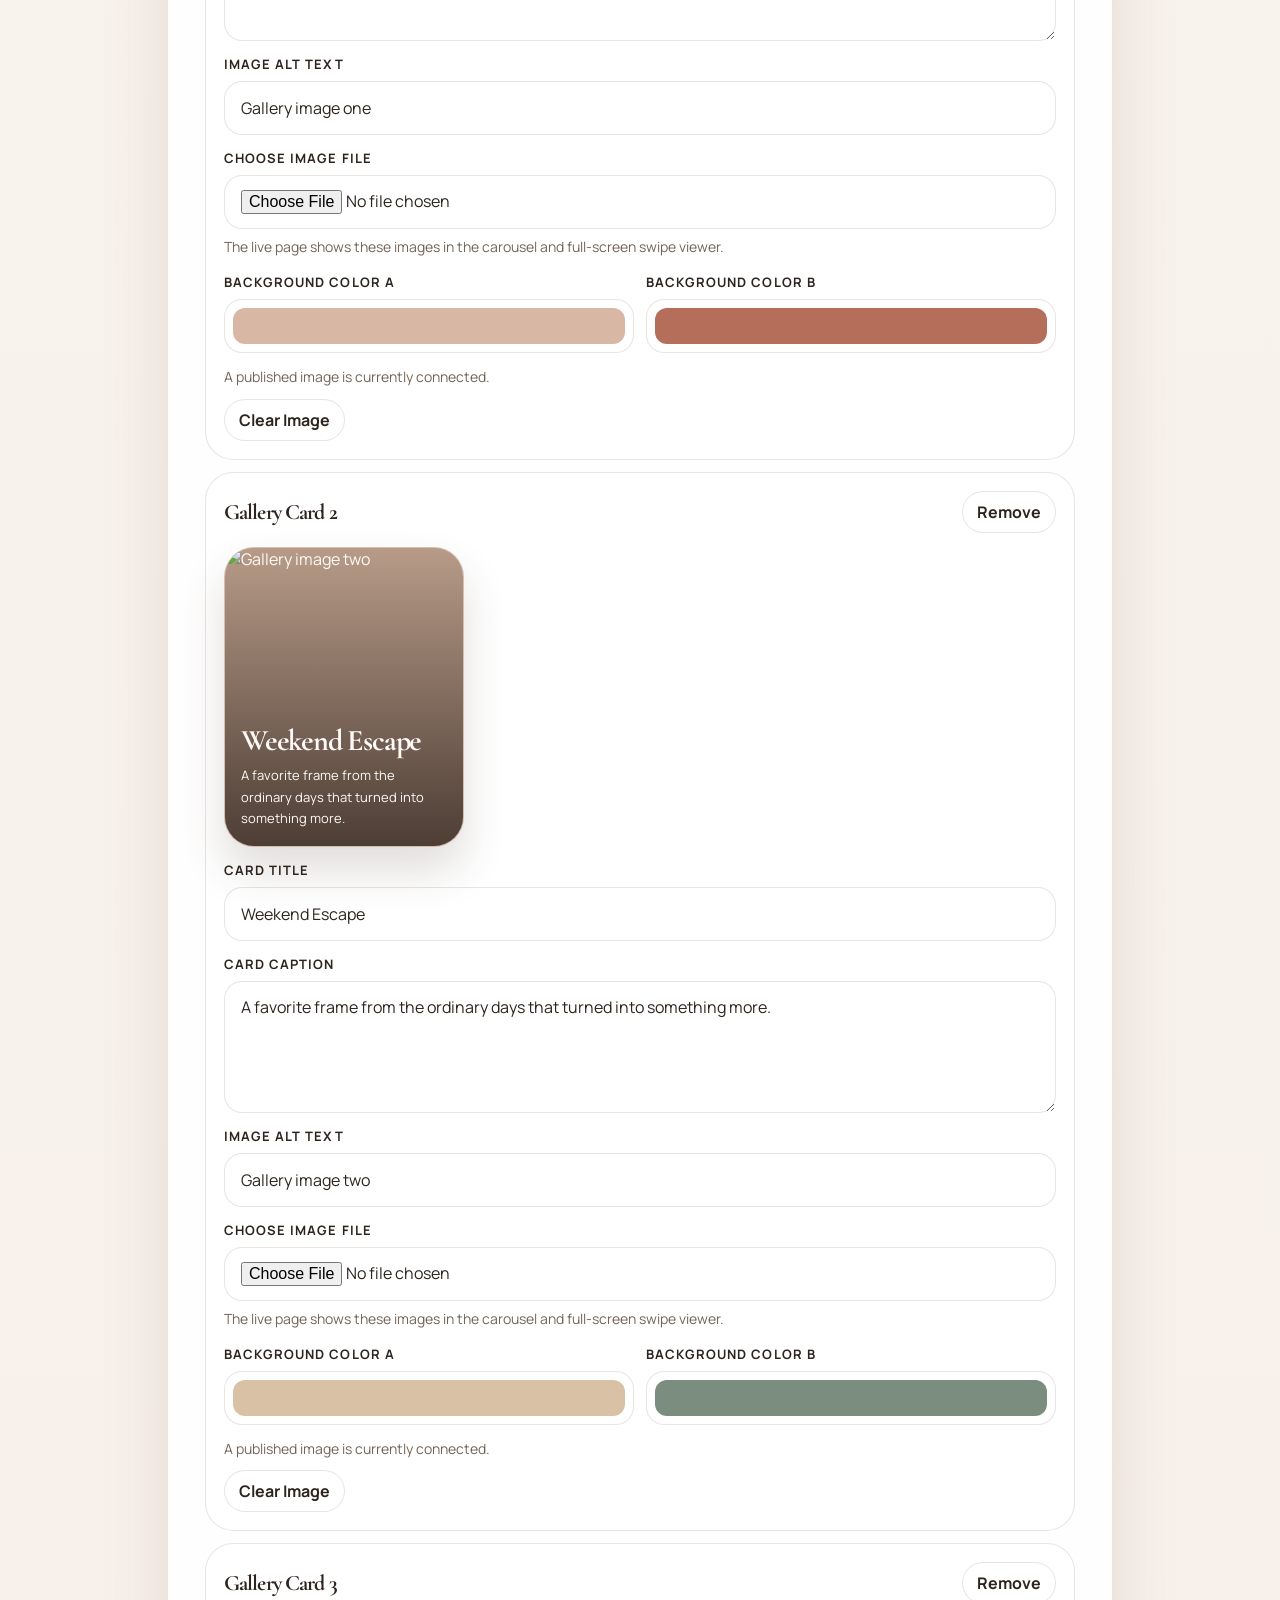
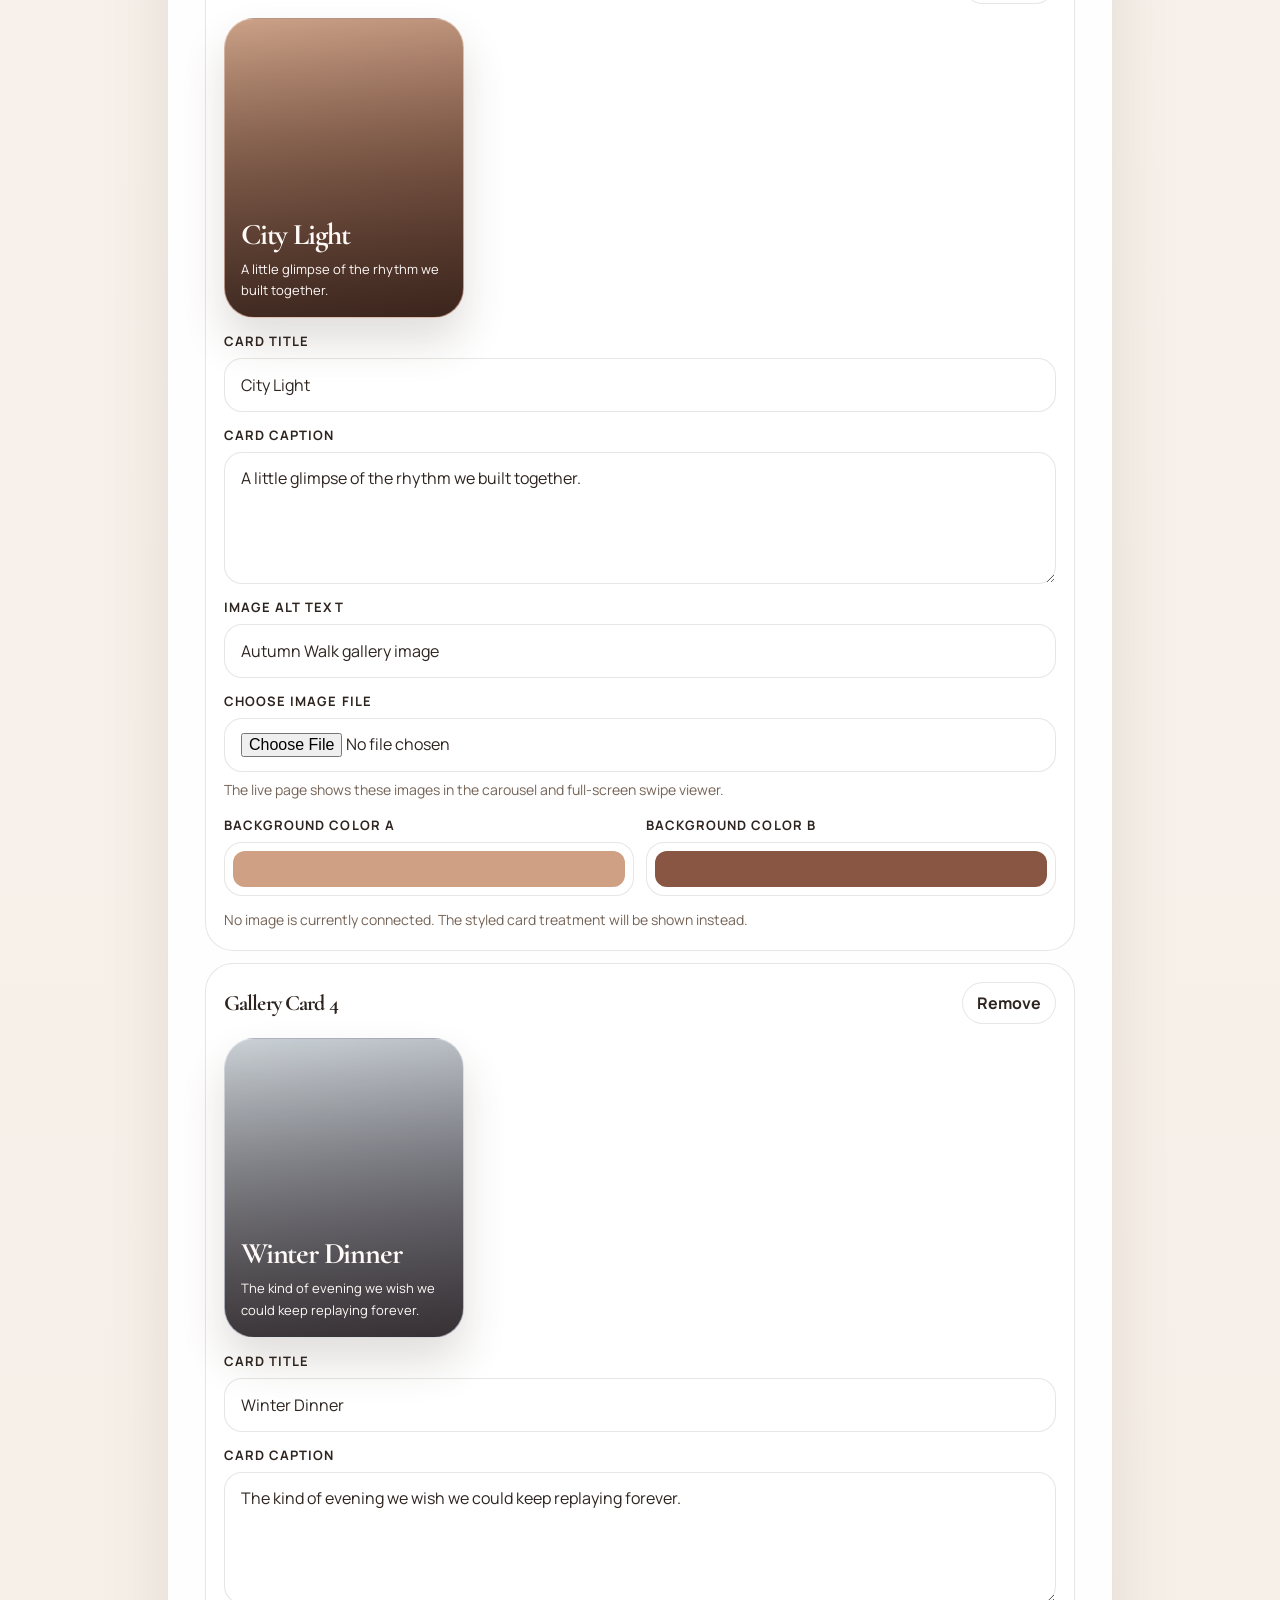
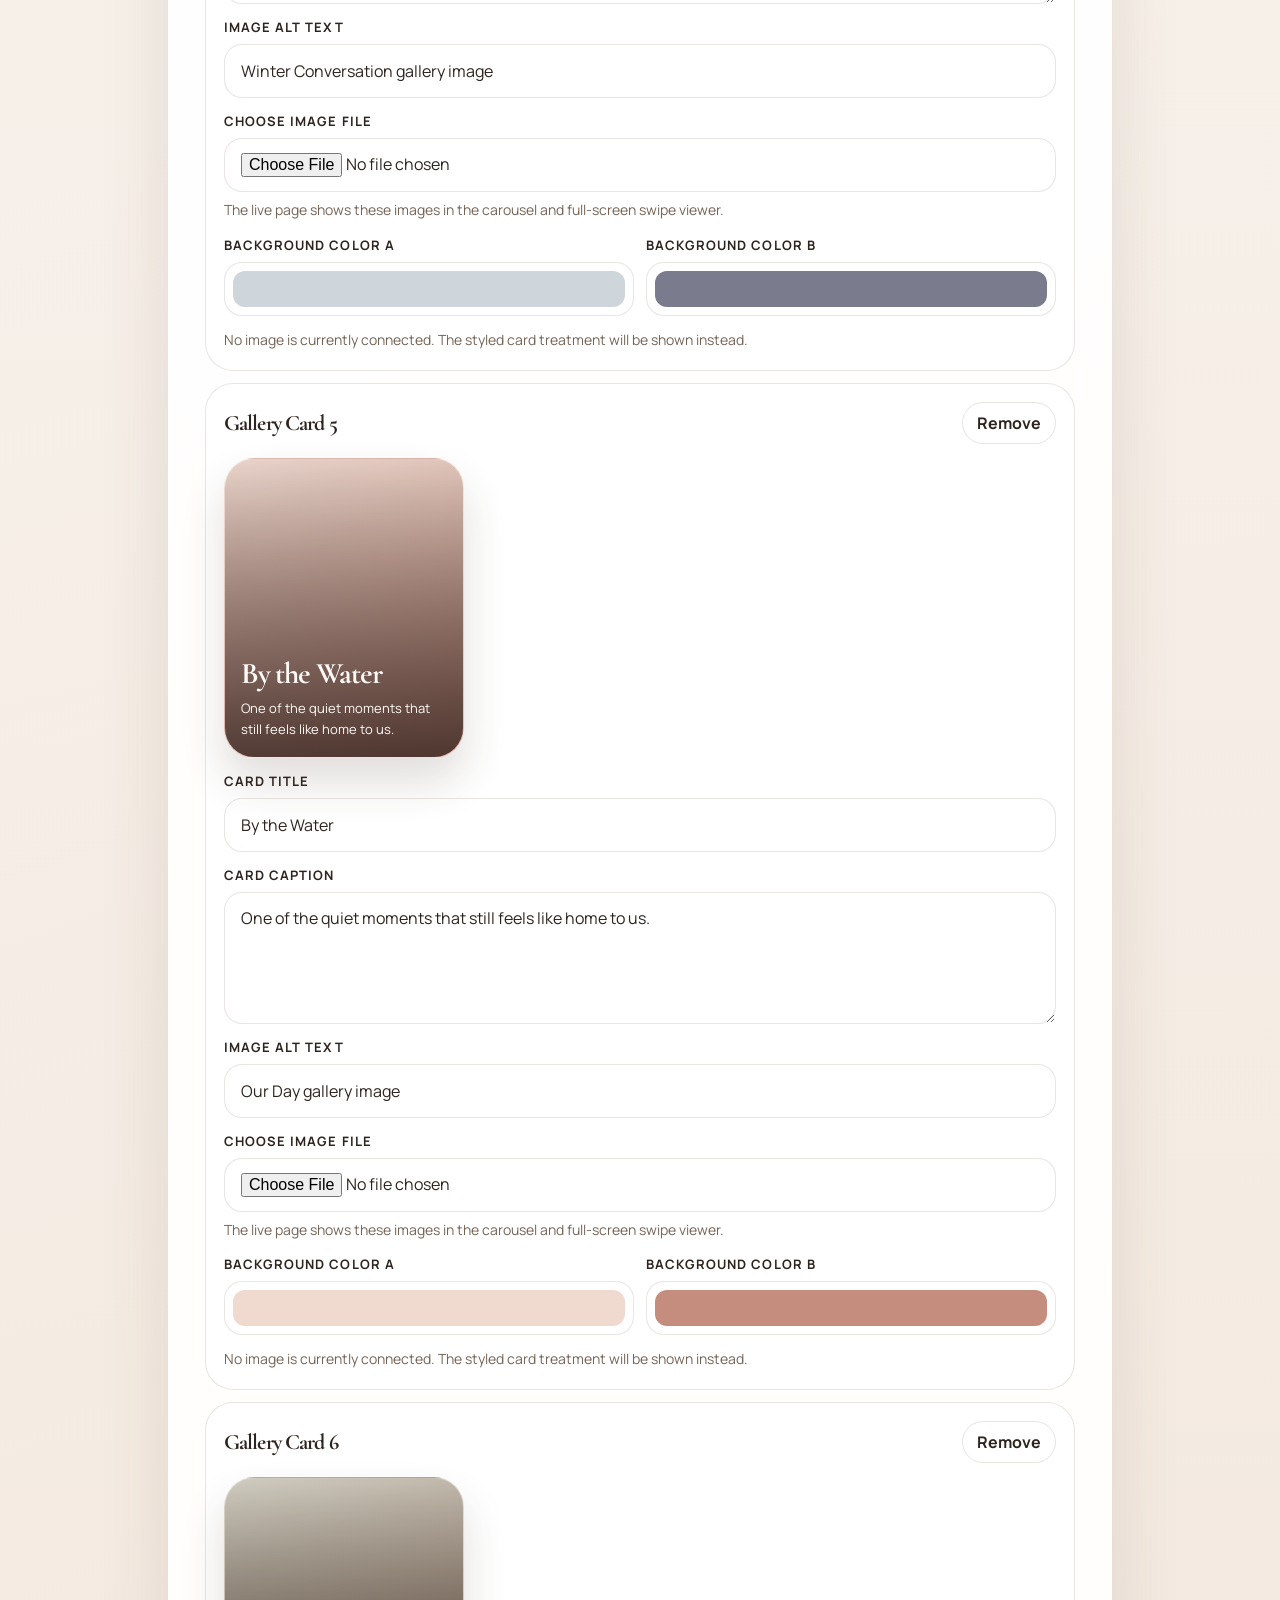
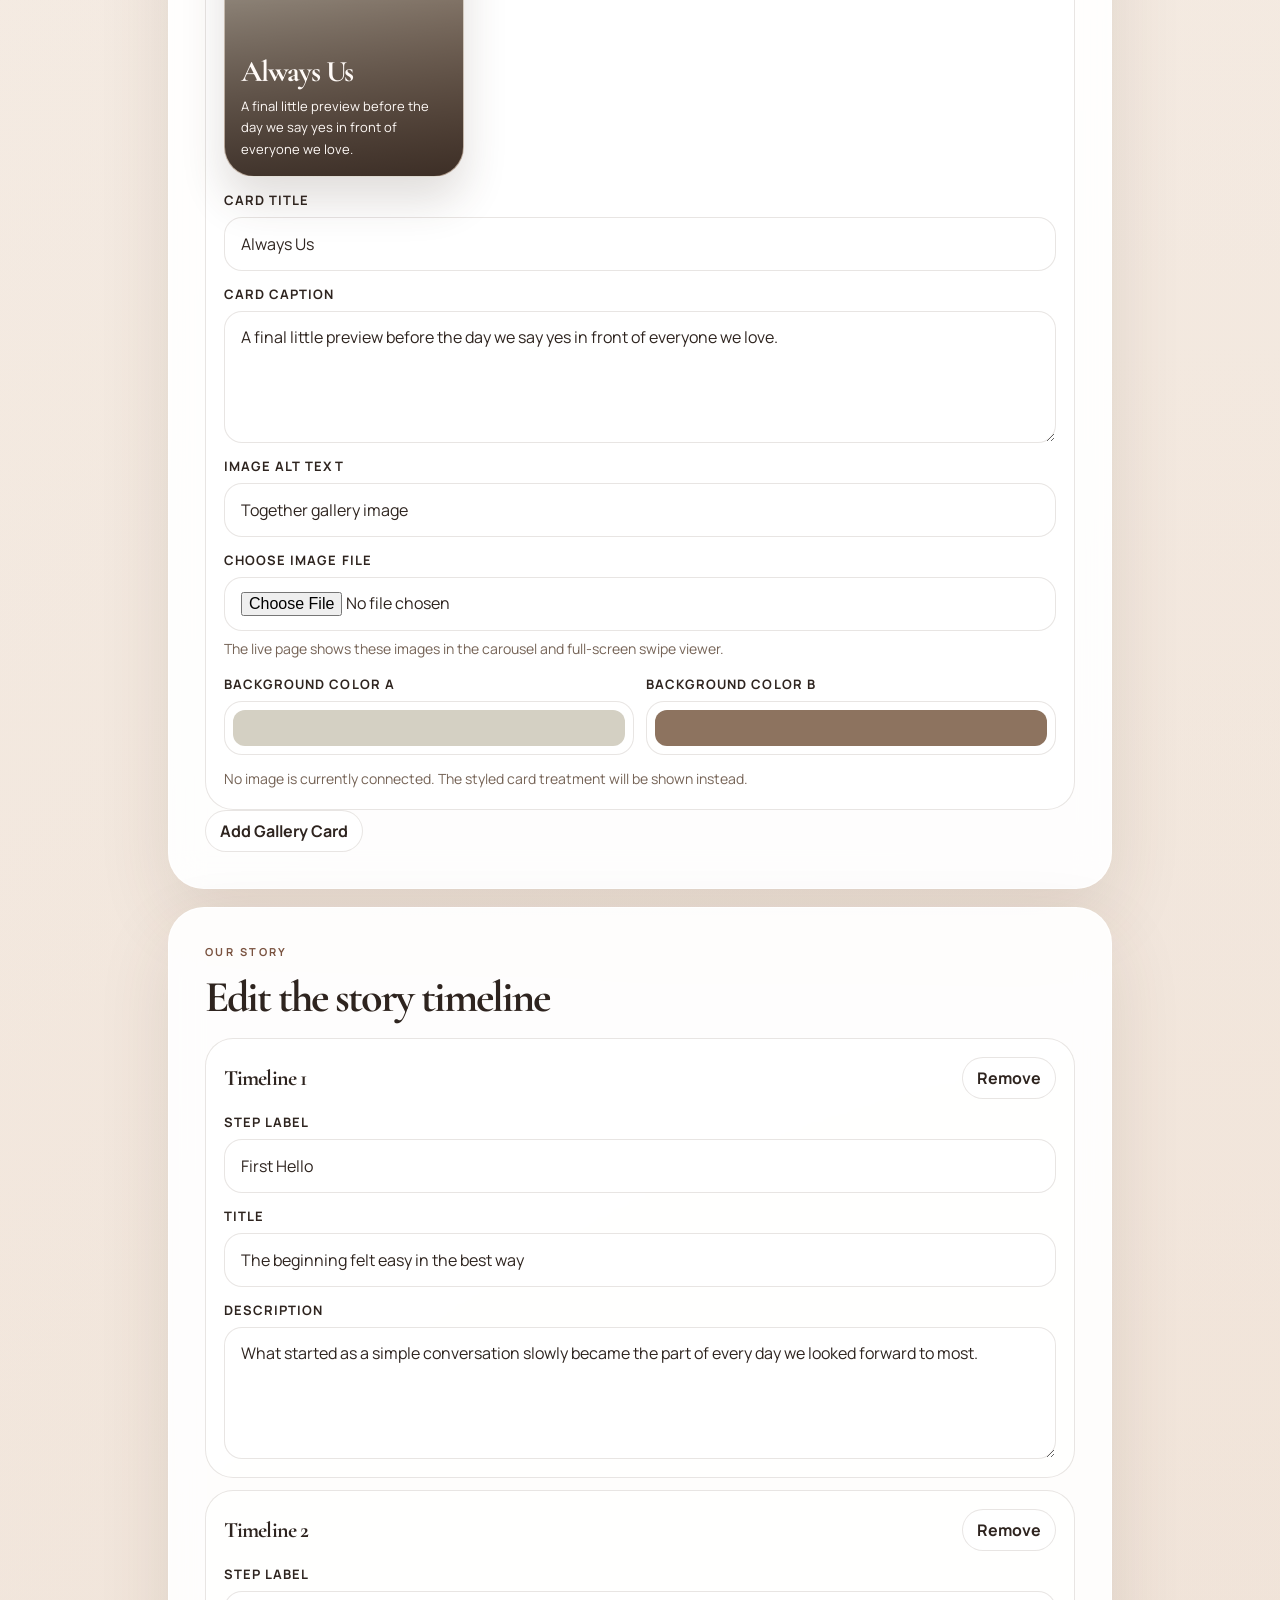
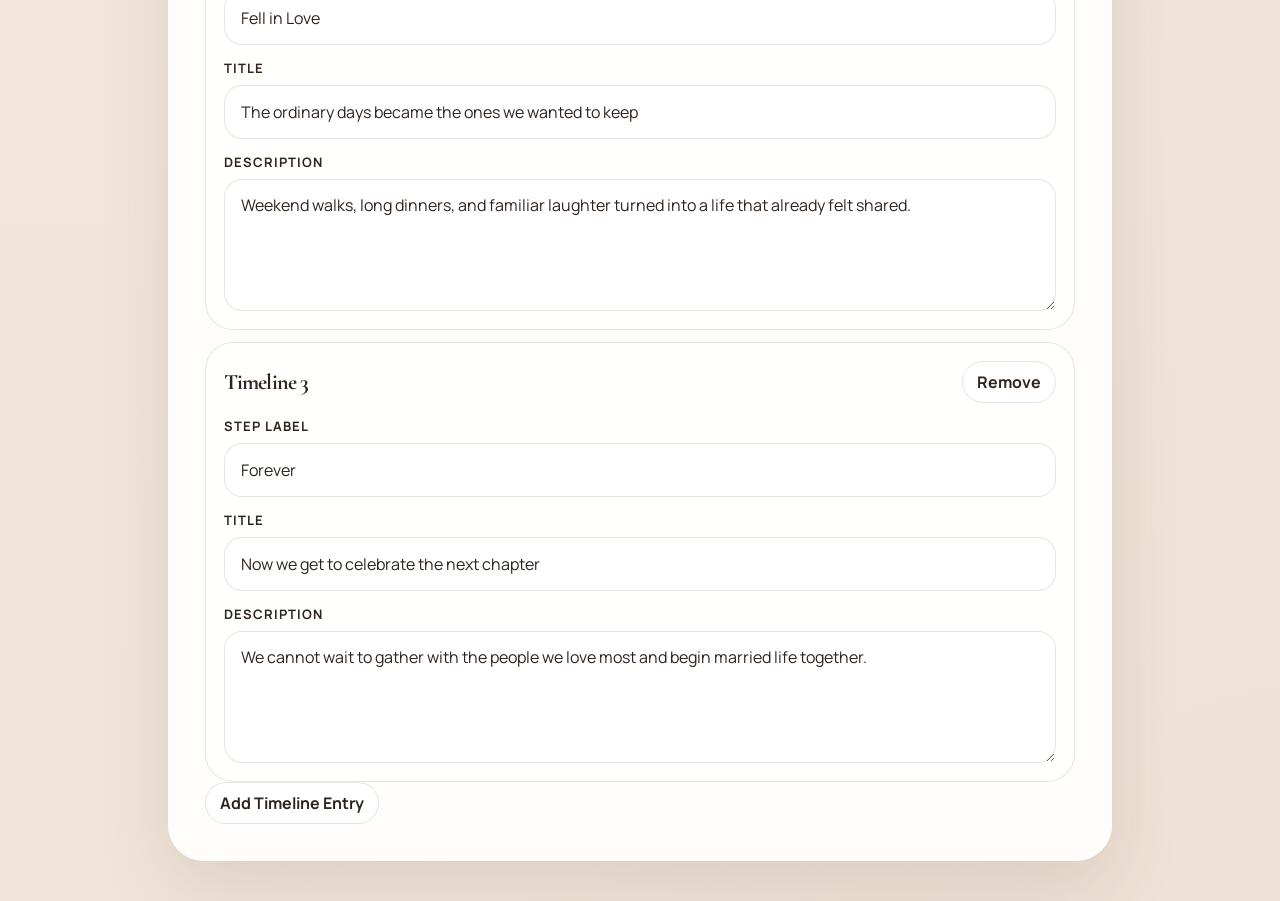
==== commit 7469ca7a: "Restyle invitation for US wedding site look" ====
--- a/editor.html
+++ b/editor.html
@@ -12,6 +12,12 @@
       content="Edit and publish the wedding invitation."
     />
     <meta name="theme-color" content="#f4e9df" />
+    <link rel="preconnect" href="https://fonts.googleapis.com" />
+    <link rel="preconnect" href="https://fonts.gstatic.com" crossorigin />
+    <link
+      rel="stylesheet"
+      href="https://fonts.googleapis.com/css2?family=Cormorant+Garamond:wght@500;600;700&family=Manrope:wght@400;500;600;700&display=swap"
+    />
     <link rel="icon" href="assets/icon.svg" type="image/svg+xml" />
     <link rel="stylesheet" href="styles.css" />
     <link rel="stylesheet" href="editor.css" />
@@ -60,8 +66,8 @@
           <a href="#publish">Publish</a>
           <a href="#basic">Basics</a>
           <a href="#media">Hero Image</a>
-          <a href="#family">Family</a>
-          <a href="#schedule">Ceremony</a>
+          <a href="#family">Couple</a>
+          <a href="#schedule">Details</a>
           <a href="#gallery">Gallery</a>
           <a href="#story">Our Story</a>
         </nav>
@@ -166,8 +172,8 @@
         </section>
 
         <section class="section-card" id="family">
-          <p class="section-tag">Family</p>
-          <h2 class="section-title">Edit the couple and family details</h2>
+          <p class="section-tag">Couple</p>
+          <h2 class="section-title">Edit the names and family lines</h2>
           <div class="editor-split">
             <article class="editor-subpanel">
               <h3 class="editor-subtitle">Groom's Side</h3>
--- a/styles.css
+++ b/styles.css
@@ -1,23 +1,23 @@
 :root {
-  --bg: #f6eee6;
-  --bg-strong: #efe0d1;
-  --panel: rgba(255, 250, 246, 0.78);
-  --panel-solid: #fff8f2;
-  --line: rgba(124, 91, 67, 0.16);
-  --line-strong: rgba(124, 91, 67, 0.3);
-  --text: #34271f;
-  --muted: #78675c;
-  --accent: #b36955;
-  --accent-strong: #8d4d3f;
-  --accent-soft: #e9c7bb;
-  --gold: #c7a26b;
-  --green: #5c7568;
-  --shadow: 0 24px 72px rgba(82, 60, 45, 0.12);
-  --radius-xl: 32px;
-  --radius-lg: 24px;
-  --radius-md: 18px;
-  --font-title: "AppleMyungjo", "Nanum Myeongjo", "Noto Serif KR", serif;
-  --font-body: "Pretendard Variable", "Apple SD Gothic Neo", "Malgun Gothic", sans-serif;
+  --bg: #f7f2ec;
+  --bg-soft: #fcf8f4;
+  --panel: rgba(255, 255, 255, 0.92);
+  --panel-strong: #fffdfb;
+  --panel-soft: #faf5f0;
+  --line: rgba(92, 71, 57, 0.14);
+  --line-strong: rgba(92, 71, 57, 0.26);
+  --text: #2e241f;
+  --muted: #756356;
+  --accent: #b28063;
+  --accent-strong: #7a5340;
+  --accent-soft: #ead8ca;
+  --shadow: 0 28px 72px rgba(79, 58, 43, 0.12);
+  --shadow-soft: 0 16px 42px rgba(79, 58, 43, 0.08);
+  --radius-xl: 36px;
+  --radius-lg: 28px;
+  --radius-md: 20px;
+  --font-title: "Cormorant Garamond", Georgia, serif;
+  --font-body: "Manrope", "Avenir Next", "Segoe UI", sans-serif;
 }
 
 * {
@@ -32,8 +32,9 @@
   margin: 0;
   min-height: 100vh;
   background:
-    radial-gradient(circle at top left, rgba(255, 255, 255, 0.74), transparent 28%),
-    linear-gradient(180deg, #faf3eb 0%, #f2e5d9 100%);
+    radial-gradient(circle at top left, rgba(255, 255, 255, 0.82), transparent 26%),
+    radial-gradient(circle at bottom right, rgba(231, 208, 191, 0.42), transparent 30%),
+    linear-gradient(180deg, #fbf7f3 0%, #f5ede5 100%);
   color: var(--text);
   font-family: var(--font-body);
   -webkit-font-smoothing: antialiased;
@@ -88,100 +89,241 @@
 }
 
 .background-bloom {
-  filter: blur(22px);
-  opacity: 0.8;
+  filter: blur(34px);
+  opacity: 0.58;
 }
 
 .bloom-a {
-  background: radial-gradient(circle, rgba(235, 190, 179, 0.55), transparent 60%);
-  left: -18vw;
-  top: -10vh;
-  width: 55vw;
-  height: 50vh;
+  background: radial-gradient(circle, rgba(223, 195, 177, 0.58), transparent 62%);
+  height: 46vh;
+  left: -14vw;
+  top: -8vh;
+  width: 46vw;
 }
 
 .bloom-b {
-  background: radial-gradient(circle, rgba(220, 203, 166, 0.4), transparent 62%);
-  bottom: -10vh;
+  background: radial-gradient(circle, rgba(221, 207, 192, 0.52), transparent 64%);
+  bottom: -12vh;
+  height: 40vh;
   right: -10vw;
-  width: 48vw;
-  height: 42vh;
+  width: 42vw;
 }
 
 .background-grain {
   background-image:
-    linear-gradient(rgba(255, 255, 255, 0.35) 1px, transparent 1px),
-    linear-gradient(90deg, rgba(255, 255, 255, 0.35) 1px, transparent 1px);
-  background-size: 22px 22px;
-  mask-image: linear-gradient(180deg, rgba(0, 0, 0, 0.5), transparent 88%);
-  opacity: 0.16;
+    linear-gradient(rgba(255, 255, 255, 0.28) 1px, transparent 1px),
+    linear-gradient(90deg, rgba(255, 255, 255, 0.28) 1px, transparent 1px);
+  background-size: 26px 26px;
+  mask-image: linear-gradient(180deg, rgba(0, 0, 0, 0.4), transparent 92%);
+  opacity: 0.12;
 }
 
 .shell {
   margin: 0 auto;
-  max-width: 460px;
+  max-width: 560px;
   padding:
-    calc(16px + env(safe-area-inset-top, 0px))
-    max(16px, env(safe-area-inset-right, 0px))
-    calc(116px + env(safe-area-inset-bottom, 0px))
-    max(16px, env(safe-area-inset-left, 0px));
+    calc(18px + env(safe-area-inset-top, 0px))
+    max(18px, env(safe-area-inset-right, 0px))
+    calc(48px + env(safe-area-inset-bottom, 0px))
+    max(18px, env(safe-area-inset-left, 0px));
   position: relative;
 }
 
-.hero {
-  display: grid;
-  gap: 18px;
+.hero,
+main {
+  display: grid;
+  gap: 22px;
+}
+
+.hero-card,
+.section-card,
+.countdown-card,
+.calendar-card {
+  background: var(--panel);
+  backdrop-filter: blur(16px);
+  border: 1px solid rgba(255, 255, 255, 0.84);
+  border-radius: var(--radius-xl);
+  box-shadow: var(--shadow);
 }
 
 .hero-card {
+  padding: 24px;
+}
+
+.invitation-hero {
+  background: transparent;
+  border: 0;
+  box-shadow: none;
+  padding: 0;
+}
+
+.hero-layout {
+  display: grid;
+  gap: 0;
+}
+
+.hero-media {
   background:
-    linear-gradient(145deg, rgba(255, 251, 247, 0.84), rgba(247, 235, 225, 0.7)),
-    rgba(255, 255, 255, 0.3);
-  border: 1px solid rgba(255, 255, 255, 0.6);
-  border-radius: 36px;
-  box-shadow: var(--shadow);
+    radial-gradient(circle at 18% 16%, rgba(255, 255, 255, 0.54), transparent 18%),
+    linear-gradient(160deg, #d8c2b3 0%, #bf9075 58%, #8f6652 100%);
+  border-radius: 40px;
+  margin: 0;
+  min-height: 420px;
   overflow: hidden;
-  padding: 22px;
+  order: -1;
   position: relative;
 }
 
-.hero-card::before {
-  background:
-    radial-gradient(circle at top right, rgba(255, 255, 255, 0.9), transparent 25%),
-    radial-gradient(circle at bottom left, rgba(203, 169, 125, 0.16), transparent 30%);
-  content: "";
+.hero-media.is-empty::before {
+  align-items: center;
+  color: rgba(61, 44, 35, 0.72);
+  content: "Add a hero image";
+  display: flex;
+  font-size: 13px;
+  font-weight: 700;
   inset: 0;
+  justify-content: center;
+  letter-spacing: 0.18em;
   position: absolute;
-}
-
-.hero-card > * {
+  text-transform: uppercase;
+  z-index: 1;
+}
+
+.hero-image {
+  height: 100%;
+  inset: 0;
+  object-fit: cover;
+  position: absolute;
+  user-select: none;
+  width: 100%;
+  -webkit-user-drag: none;
+}
+
+.hero-image-caption {
+  background: linear-gradient(180deg, transparent, rgba(30, 20, 14, 0.56));
+  bottom: 0;
+  color: rgba(255, 251, 247, 0.9);
+  font-size: 12px;
+  left: 0;
+  letter-spacing: 0.06em;
+  margin: 0;
+  padding: 44px 20px 18px;
+  position: absolute;
+  right: 0;
+  text-align: center;
+  z-index: 2;
+}
+
+.hero-copy {
+  background: rgba(255, 255, 255, 0.94);
+  border: 1px solid rgba(255, 255, 255, 0.95);
+  border-radius: 32px;
+  box-shadow: var(--shadow-soft);
+  display: grid;
+  gap: 14px;
+  margin: -64px 18px 0;
+  padding: 26px 22px 24px;
   position: relative;
+  z-index: 1;
+}
+
+.hero-monogram,
+.hero-kicker,
+.section-tag,
+.info-label,
+.timeline-step,
+.modal-index,
+.family-role,
+.contact-label {
+  text-transform: uppercase;
+}
+
+.hero-monogram {
+  align-items: center;
+  background: linear-gradient(180deg, #f7efe7, #f0e2d4);
+  border: 1px solid rgba(178, 128, 99, 0.22);
+  border-radius: 999px;
+  box-shadow: inset 0 0 0 1px rgba(255, 255, 255, 0.76);
+  color: var(--accent-strong);
+  display: inline-grid;
+  font-family: var(--font-title);
+  font-size: 30px;
+  height: 74px;
+  justify-self: center;
+  letter-spacing: 0.1em;
+  place-items: center;
+  width: 74px;
 }
 
 .hero-kicker,
 .section-tag,
 .info-label,
 .modal-index,
-.family-role {
+.family-role,
+.contact-label,
+.timeline-step {
   color: var(--accent-strong);
+  font-size: 11px;
+  font-weight: 700;
+  letter-spacing: 0.22em;
+  margin: 0;
+}
+
+.hero-title,
+.section-title,
+.countdown-title,
+.calendar-title,
+.footer-title,
+.modal-title,
+.family-name,
+.info-value,
+.timeline-title {
+  font-family: var(--font-title);
+}
+
+.hero-title {
+  display: grid;
+  font-size: clamp(48px, 15vw, 68px);
+  gap: 2px;
+  letter-spacing: -0.045em;
+  line-height: 0.94;
+  margin: 0;
+  text-align: center;
+}
+
+.hero-connector {
+  color: var(--accent);
+  font-size: 28px;
+  line-height: 1;
+  text-transform: none;
+}
+
+.hero-subtitle {
+  color: var(--muted);
   font-size: 12px;
-  font-weight: 700;
-  letter-spacing: 0.24em;
-  margin: 0 0 12px;
+  font-weight: 600;
+  letter-spacing: 0.2em;
+  margin: 0;
+  text-align: center;
   text-transform: uppercase;
 }
 
-.hero-layout {
-  display: grid;
-  gap: 20px;
-}
-
-.hero-copy {
-  display: grid;
-  gap: 14px;
-}
-
-.hero-date,
+.hero-meta {
+  display: grid;
+  gap: 6px;
+  justify-items: center;
+}
+
+.hero-date {
+  color: var(--text);
+  font-size: 14px;
+  font-weight: 700;
+  letter-spacing: 0.04em;
+  line-height: 1.5;
+  margin: 0;
+  text-align: center;
+}
+
 .hero-venue,
 .hero-message,
 .section-note,
@@ -190,56 +332,44 @@
 .footer-copy,
 .modal-caption,
 .family-parents,
-.map-copy p {
+.notice-body,
+.lead {
   color: var(--muted);
-  font-size: 15px;
-  line-height: 1.75;
+  line-height: 1.8;
   margin: 0;
 }
 
-.hero-title,
-.section-title,
-.countdown-title,
-.calendar-title,
-.footer-title,
-.modal-title,
-.family-name,
-.info-value {
-  font-family: var(--font-title);
-}
-
-.hero-title {
-  display: grid;
-  font-size: clamp(34px, 11vw, 50px);
-  gap: 4px;
-  letter-spacing: -0.04em;
-  line-height: 1.06;
-  margin: 0;
-}
-
-.hero-connector {
-  color: var(--gold);
-  font-family: var(--font-body);
+.hero-venue,
+.hero-message,
+.section-note,
+.save-note,
+.footer-copy,
+.modal-caption,
+.family-parents,
+.notice-body {
   font-size: 14px;
-  letter-spacing: 0.32em;
-  text-transform: uppercase;
+}
+
+.lead {
+  font-size: 17px;
+  line-height: 1.95;
 }
 
 .hero-actions,
-.form-actions,
-.route-buttons,
 .contact-row {
   display: flex;
   flex-wrap: wrap;
   gap: 10px;
 }
 
+.hero-actions {
+  justify-content: center;
+}
+
 .primary-button,
 .secondary-button,
 .line-button,
 .icon-button,
-.bottom-action,
-.radio-pill span,
 .modal-close {
   transition:
     transform 180ms ease,
@@ -256,21 +386,21 @@
   border-radius: 999px;
   display: inline-flex;
   justify-content: center;
-  min-height: 46px;
+  min-height: 48px;
   padding: 0 18px;
 }
 
 .primary-button {
-  background: linear-gradient(135deg, var(--accent) 0%, #c98472 100%);
+  background: linear-gradient(135deg, var(--accent-strong), #9c6b53);
   border: 0;
-  box-shadow: 0 14px 30px rgba(179, 105, 85, 0.25);
-  color: #fffaf7;
+  box-shadow: 0 14px 28px rgba(122, 83, 64, 0.18);
+  color: #fffaf5;
   font-weight: 700;
 }
 
 .secondary-button,
 .line-button {
-  background: rgba(255, 255, 255, 0.66);
+  background: rgba(255, 255, 255, 0.82);
   border: 1px solid var(--line);
   color: var(--text);
   font-weight: 600;
@@ -280,72 +410,23 @@
 .secondary-button:hover,
 .line-button:hover,
 .icon-button:hover,
-.bottom-action:hover,
 .modal-close:hover {
   transform: translateY(-1px);
 }
 
-.hero-media {
-  background:
-    radial-gradient(circle at 18% 20%, rgba(255, 245, 236, 0.86), transparent 18%),
-    linear-gradient(160deg, #f0ddd2 0%, #e3c4b2 58%, #ba7a63 100%);
-  border-radius: 30px;
-  display: grid;
-  gap: 12px;
-  margin: 0;
-  min-height: 320px;
-  overflow: hidden;
-  position: relative;
-}
-
-.hero-media.is-empty::before {
-  align-items: center;
-  color: rgba(75, 45, 32, 0.72);
-  content: "대표 이미지를 추가해 주세요";
-  display: flex;
-  font-size: 14px;
-  font-weight: 700;
-  inset: 0;
-  justify-content: center;
-  letter-spacing: 0.18em;
-  position: absolute;
-  text-transform: uppercase;
-  z-index: 1;
-}
-
-.hero-image {
-  height: 100%;
-  inset: 0;
-  object-fit: cover;
-  position: absolute;
-  user-select: none;
-  width: 100%;
-  -webkit-user-drag: none;
-}
-
-.hero-image-caption {
-  color: var(--muted);
-  font-size: 13px;
-  margin: 0;
-  padding: 16px 18px;
-  text-align: center;
-  z-index: 2;
-}
-
 .quick-nav {
-  backdrop-filter: blur(10px);
-  background: rgba(255, 250, 245, 0.82);
-  border: 1px solid rgba(255, 255, 255, 0.6);
+  background: rgba(255, 251, 248, 0.9);
+  border: 1px solid rgba(255, 255, 255, 0.82);
   border-radius: 999px;
-  box-shadow: 0 10px 30px rgba(68, 45, 31, 0.08);
+  box-shadow: var(--shadow-soft);
   display: flex;
   gap: 8px;
   overflow-x: auto;
   padding: 8px;
+  position: sticky;
   scroll-snap-type: x proximity;
-  position: sticky;
   top: 12px;
-  z-index: 10;
+  z-index: 20;
 }
 
 .quick-nav::-webkit-scrollbar {
@@ -353,119 +434,99 @@
 }
 
 .quick-nav a {
-  background: rgba(255, 255, 255, 0.72);
-  border: 1px solid transparent;
   border-radius: 999px;
   color: var(--muted);
   flex: 0 0 auto;
-  font-size: 13px;
-  font-weight: 700;
+  font-size: 12px;
+  font-weight: 700;
+  letter-spacing: 0.12em;
   min-height: 40px;
-  padding: 10px 14px;
+  padding: 11px 14px;
   scroll-snap-align: start;
+  text-transform: uppercase;
 }
 
 .quick-nav a:hover,
 .quick-nav a:focus-visible {
-  border-color: var(--accent-soft);
+  background: rgba(255, 255, 255, 0.86);
   color: var(--accent-strong);
 }
 
 main {
+  margin-top: 28px;
+}
+
+.section-card {
   display: grid;
   gap: 18px;
-  margin-top: 18px;
-}
-
-.section-card,
-.countdown-card,
-.calendar-card,
-.map-card {
-  background: var(--panel);
-  backdrop-filter: blur(18px);
-  border: 1px solid rgba(255, 255, 255, 0.66);
-  border-radius: var(--radius-xl);
-  box-shadow: var(--shadow);
-}
-
-.section-card {
-  display: grid;
-  gap: 18px;
-  padding: 24px;
+  padding: 30px 24px;
 }
 
 .section-title {
+  font-size: clamp(34px, 9vw, 44px);
+  letter-spacing: -0.045em;
+  line-height: 1.02;
+  margin: -2px 0 0;
+}
+
+.family-grid,
+.info-stack,
+.field-row {
+  display: grid;
+  gap: 14px;
+}
+
+.family-card,
+.info-card,
+.timeline-item,
+.countdown-item,
+.calendar-cell {
+  background: var(--panel-soft);
+  border: 1px solid var(--line);
+  border-radius: var(--radius-lg);
+}
+
+.family-card,
+.info-card,
+.timeline-item {
+  padding: 20px;
+}
+
+.family-name,
+.info-value,
+.timeline-title {
   font-size: 30px;
   letter-spacing: -0.04em;
-  line-height: 1.2;
-  margin: -6px 0 0;
-}
-
-.lead {
-  font-size: 16px;
-  line-height: 1.9;
-  margin: 0;
-}
-
-.family-grid,
-.info-stack,
-.notice-grid,
-.field-row {
-  display: grid;
-  gap: 12px;
-}
-
-.family-card,
-.info-card,
-.notice-card,
-.timeline-item {
-  background: rgba(255, 255, 255, 0.68);
-  border: 1px solid var(--line);
-  border-radius: var(--radius-lg);
-  padding: 18px;
-}
-
-.family-name,
-.info-value {
-  font-size: 24px;
-  letter-spacing: -0.04em;
-  line-height: 1.24;
+  line-height: 1.05;
   margin: 0 0 10px;
 }
 
 .contact-stack {
   display: grid;
   gap: 10px;
+  margin-top: 14px;
 }
 
 .contact-item {
   align-items: center;
-  background: rgba(255, 248, 243, 0.72);
-  border: 1px solid rgba(179, 105, 85, 0.12);
+  background: rgba(255, 255, 255, 0.78);
+  border: 1px solid rgba(92, 71, 57, 0.08);
   border-radius: 18px;
   display: flex;
   justify-content: space-between;
   padding: 12px 14px;
 }
 
-.contact-label {
-  color: var(--accent-strong);
-  font-size: 13px;
-  font-weight: 700;
-  letter-spacing: 0.16em;
-  text-transform: uppercase;
-}
-
 .icon-button {
   align-items: center;
-  background: rgba(255, 255, 255, 0.82);
+  background: #fffdfb;
   border: 1px solid var(--line);
   border-radius: 999px;
   color: var(--text);
   display: inline-flex;
-  height: 44px;
+  height: 42px;
   justify-content: center;
-  width: 44px;
+  width: 42px;
 }
 
 .icon-button svg {
@@ -474,14 +535,15 @@
 }
 
 .icon-button.is-disabled {
-  color: rgba(120, 103, 92, 0.42);
+  color: rgba(117, 99, 86, 0.4);
   pointer-events: none;
 }
 
 .countdown-card,
-.calendar-card,
-.map-card {
-  padding: 20px;
+.calendar-card {
+  display: grid;
+  gap: 18px;
+  padding: 22px;
 }
 
 .countdown-head,
@@ -495,50 +557,50 @@
 .countdown-title,
 .calendar-title {
   display: block;
-  font-size: 24px;
+  font-size: 26px;
   letter-spacing: -0.04em;
   margin-top: 4px;
 }
 
 .countdown-badge,
 .calendar-badge {
-  background: rgba(179, 105, 85, 0.12);
-  border: 1px solid rgba(179, 105, 85, 0.22);
+  background: rgba(178, 128, 99, 0.1);
+  border: 1px solid rgba(178, 128, 99, 0.18);
   border-radius: 999px;
   color: var(--accent-strong);
   flex: 0 0 auto;
-  font-size: 13px;
-  font-weight: 700;
+  font-size: 12px;
+  font-weight: 700;
+  letter-spacing: 0.1em;
   padding: 10px 12px;
+  text-transform: uppercase;
 }
 
 .countdown-grid {
   display: grid;
   gap: 12px;
   grid-template-columns: repeat(3, minmax(0, 1fr));
-  margin-top: 18px;
 }
 
 .countdown-item {
-  background: rgba(255, 255, 255, 0.68);
-  border: 1px solid var(--line);
-  border-radius: var(--radius-lg);
   display: grid;
   gap: 4px;
-  padding: 16px 12px;
+  padding: 18px 12px;
   text-align: center;
 }
 
 .count-value {
   font-family: var(--font-title);
-  font-size: 30px;
+  font-size: 34px;
   letter-spacing: -0.08em;
 }
 
 .count-label {
   color: var(--muted);
-  font-size: 12px;
-  font-weight: 700;
+  font-size: 11px;
+  font-weight: 700;
+  letter-spacing: 0.14em;
+  text-transform: uppercase;
 }
 
 .calendar-weekdays,
@@ -546,10 +608,6 @@
   display: grid;
   gap: 8px;
   grid-template-columns: repeat(7, minmax(0, 1fr));
-}
-
-.calendar-weekdays {
-  margin-top: 18px;
 }
 
 .calendar-weekdays span,
@@ -562,57 +620,48 @@
 
 .calendar-weekdays span {
   color: var(--muted);
-  font-size: 12px;
-  font-weight: 700;
-}
-
-.calendar-grid {
-  margin-top: 8px;
-}
-
-.calendar-cell {
-  background: rgba(255, 255, 255, 0.64);
-  border: 1px solid transparent;
-  border-radius: 16px;
-  color: var(--text);
-  position: relative;
+  font-size: 11px;
+  font-weight: 700;
+  letter-spacing: 0.12em;
+  text-transform: uppercase;
 }
 
 .calendar-cell.is-empty {
   background: transparent;
+  border-color: transparent;
 }
 
 .calendar-cell.is-event {
-  background: linear-gradient(160deg, rgba(179, 105, 85, 0.12), rgba(233, 199, 187, 0.42));
-  border-color: rgba(179, 105, 85, 0.24);
-  box-shadow: inset 0 0 0 1px rgba(255, 255, 255, 0.5);
+  background: linear-gradient(160deg, rgba(178, 128, 99, 0.12), rgba(234, 216, 202, 0.78));
+  border-color: rgba(178, 128, 99, 0.22);
   color: var(--accent-strong);
 }
 
 .calendar-date {
-  font-size: 15px;
+  font-size: 14px;
   font-weight: 700;
 }
 
 .calendar-note {
-  bottom: 8px;
-  font-size: 10px;
+  bottom: 7px;
+  font-size: 9px;
   font-weight: 700;
   left: 50%;
-  letter-spacing: 0.12em;
+  letter-spacing: 0.14em;
   position: absolute;
+  text-transform: uppercase;
   transform: translateX(-50%);
 }
 
 .gallery-carousel-shell {
   display: grid;
-  gap: 14px;
+  gap: 16px;
 }
 
 .gallery-track {
   display: grid;
-  gap: 14px;
-  grid-auto-columns: minmax(82%, 1fr);
+  gap: 16px;
+  grid-auto-columns: minmax(84%, 1fr);
   grid-auto-flow: column;
   overflow-x: auto;
   padding-bottom: 6px;
@@ -631,46 +680,32 @@
 
 .gallery-card {
   appearance: none;
-  aspect-ratio: 3 / 4;
+  aspect-ratio: 4 / 5;
   background:
-    radial-gradient(circle at 20% 18%, rgba(255, 255, 255, 0.55), transparent 20%),
+    linear-gradient(180deg, rgba(255, 255, 255, 0.08), transparent 44%),
     linear-gradient(160deg, var(--tone-a), var(--tone-b));
-  border: 0;
-  border-radius: 26px;
-  box-shadow: 0 18px 40px rgba(77, 54, 41, 0.12);
-  color: #fff8f4;
+  border: 1px solid rgba(255, 255, 255, 0.32);
+  border-radius: 30px;
+  box-shadow: 0 24px 44px rgba(67, 48, 37, 0.16);
+  color: #fffaf7;
   cursor: pointer;
   display: grid;
   overflow: hidden;
-  padding: 14px;
+  padding: 16px;
   position: relative;
   text-align: left;
   touch-action: pan-x pan-y;
 }
 
 .gallery-card.has-image {
-  background: #bda291;
+  background: #bea18d;
 }
 
 .gallery-card::after {
-  background:
-    linear-gradient(180deg, transparent, rgba(56, 35, 25, 0.45)),
-    repeating-linear-gradient(
-      90deg,
-      rgba(255, 255, 255, 0.12) 0,
-      rgba(255, 255, 255, 0.12) 1px,
-      transparent 1px,
-      transparent 16px
-    );
+  background: linear-gradient(180deg, rgba(23, 14, 11, 0.04), rgba(23, 14, 11, 0.68));
   content: "";
   inset: 0;
   position: absolute;
-}
-
-.gallery-card.has-image::after {
-  background:
-    linear-gradient(180deg, rgba(33, 20, 13, 0.06), rgba(33, 20, 13, 0.62)),
-    linear-gradient(180deg, transparent 42%, rgba(33, 20, 13, 0.12) 68%, rgba(33, 20, 13, 0.74) 100%);
 }
 
 .gallery-card > * {
@@ -695,19 +730,15 @@
   gap: 6px;
 }
 
-.gallery-card.has-image .gallery-copy {
-  text-shadow: 0 6px 18px rgba(20, 10, 6, 0.48);
-}
-
 .gallery-title {
   font-family: var(--font-title);
-  font-size: 24px;
+  font-size: 30px;
   letter-spacing: -0.04em;
 }
 
 .gallery-caption {
   font-size: 13px;
-  line-height: 1.6;
+  line-height: 1.65;
 }
 
 .gallery-dots {
@@ -717,7 +748,7 @@
 }
 
 .gallery-dot {
-  background: rgba(120, 103, 92, 0.22);
+  background: rgba(117, 99, 86, 0.2);
   border: 0;
   border-radius: 999px;
   height: 8px;
@@ -727,261 +758,143 @@
 }
 
 .gallery-dot.is-active {
-  background: var(--accent);
-  width: 24px;
+  background: var(--accent-strong);
+  width: 28px;
 }
 
 .timeline-list {
   display: grid;
-  gap: 12px;
+  gap: 16px;
 }
 
 .timeline-item {
   display: grid;
   gap: 8px;
-}
-
-.timeline-step {
-  color: var(--gold);
-  font-size: 12px;
-  font-weight: 700;
-  letter-spacing: 0.24em;
-  text-transform: uppercase;
-}
-
-.timeline-title {
-  font-family: var(--font-title);
-  font-size: 23px;
-  letter-spacing: -0.04em;
-}
-
-.map-card {
-  display: grid;
-  gap: 18px;
-}
-
-.map-art {
-  background:
-    radial-gradient(circle at 24% 26%, rgba(255, 255, 255, 0.86), transparent 20%),
-    linear-gradient(145deg, #d8e4db 0%, #edf2ee 100%);
-  border-radius: 24px;
-  min-height: 230px;
-  overflow: hidden;
+  padding-left: 22px;
   position: relative;
 }
 
-.map-art::before {
-  background:
-    linear-gradient(120deg, transparent 40%, rgba(255, 255, 255, 0.68) 40%, rgba(255, 255, 255, 0.68) 52%, transparent 52%),
-    linear-gradient(0deg, transparent 44%, rgba(255, 255, 255, 0.7) 44%, rgba(255, 255, 255, 0.7) 56%, transparent 56%);
-  content: "";
-  inset: 0;
-  opacity: 0.65;
-  position: absolute;
-}
-
-.map-pin,
-.map-line {
-  position: absolute;
-}
-
-.map-pin {
-  background: var(--accent);
-  border-radius: 50% 50% 50% 0;
-  box-shadow: 0 8px 20px rgba(179, 105, 85, 0.22);
-  height: 20px;
-  transform: rotate(-45deg);
-  width: 20px;
-}
-
-.map-pin::after {
-  background: #fff6f0;
+.timeline-item::before {
+  background: linear-gradient(180deg, var(--accent), rgba(178, 128, 99, 0.18));
   border-radius: 999px;
   content: "";
-  height: 7px;
-  left: 6px;
+  inset: 20px auto 20px 0;
   position: absolute;
-  top: 6px;
-  width: 7px;
-}
-
-.pin-a {
-  left: 22%;
-  top: 28%;
-}
-
-.pin-b {
-  right: 24%;
-  top: 62%;
-}
-
-.map-line {
-  background: rgba(92, 117, 104, 0.2);
+  width: 2px;
+}
+
+.timeline-item::after {
+  background: var(--panel-strong);
+  border: 2px solid var(--accent);
   border-radius: 999px;
-}
-
-.map-line-a {
-  height: 6px;
-  left: 18%;
-  top: 48%;
-  width: 60%;
-}
-
-.map-line-b {
-  height: 62%;
-  left: 56%;
-  top: 18%;
-  width: 6px;
-}
-
-.map-center {
+  content: "";
+  height: 10px;
+  left: -4px;
+  position: absolute;
+  top: 22px;
+  width: 10px;
+}
+
+.timeline-title {
+  font-size: 28px;
+  margin-bottom: 2px;
+}
+
+.footer {
+  display: grid;
+  gap: 8px;
+  justify-items: center;
+  padding: 8px 8px 0;
+  text-align: center;
+}
+
+.footer-title {
+  font-size: 34px;
+  letter-spacing: -0.04em;
+  margin: 0;
+}
+
+.gallery-viewer {
+  inset: 0;
+  position: fixed;
+  z-index: 40;
+}
+
+.gallery-viewer-backdrop {
+  background: rgba(19, 14, 12, 0.78);
+  inset: 0;
+  position: absolute;
+}
+
+.gallery-viewer-panel {
+  background: rgba(23, 18, 16, 0.92);
+  border: 1px solid rgba(255, 255, 255, 0.08);
+  border-radius: 28px 28px 0 0;
+  bottom: 0;
+  color: #fff9f4;
+  display: grid;
+  gap: 14px;
+  left: 0;
+  max-height: min(92vh, 860px);
+  padding: 18px 18px calc(24px + env(safe-area-inset-bottom, 0px));
+  position: absolute;
+  right: 0;
+}
+
+.gallery-viewer-head,
+.gallery-viewer-controls {
   align-items: center;
-  background: rgba(255, 253, 250, 0.88);
-  border: 1px solid rgba(255, 255, 255, 0.78);
-  border-radius: 20px;
-  box-shadow: 0 10px 26px rgba(65, 71, 66, 0.08);
-  display: grid;
-  gap: 4px;
-  inset: 50% auto auto 50%;
-  padding: 16px 18px;
-  position: absolute;
-  text-align: center;
-  transform: translate(-50%, -50%);
-  z-index: 1;
-}
-
-.map-center strong {
-  font-family: var(--font-title);
-  font-size: 20px;
+  display: flex;
+  gap: 10px;
+  justify-content: space-between;
+}
+
+.gallery-viewer-viewport {
+  display: grid;
+  gap: 10px;
+  grid-auto-columns: 100%;
+  grid-auto-flow: column;
+  overflow-x: auto;
+  scroll-snap-type: x mandatory;
+}
+
+.gallery-viewer-slide {
+  align-items: center;
+  display: grid;
+  min-height: 46vh;
+  scroll-snap-align: start;
+}
+
+.gallery-viewer-image {
+  border-radius: 24px;
+  height: min(62vh, 640px);
+  object-fit: cover;
+  width: 100%;
+}
+
+.gallery-viewer-copy {
+  display: grid;
+  gap: 6px;
+}
+
+.modal-close {
+  align-items: center;
+  background: rgba(255, 255, 255, 0.08);
+  border: 1px solid rgba(255, 255, 255, 0.14);
+  border-radius: 999px;
+  color: inherit;
+  display: inline-flex;
+  font-size: 13px;
+  font-weight: 700;
+  justify-content: center;
+  min-height: 40px;
+  padding: 0 14px;
+}
+
+.modal-title {
+  font-size: 30px;
   letter-spacing: -0.04em;
-}
-
-.map-center span {
-  color: var(--muted);
-  font-size: 12px;
-}
-
-.directions-figure {
-  background: rgba(255, 255, 255, 0.72);
-  border: 1px solid var(--line);
-  border-radius: 24px;
   margin: 0;
-  overflow: hidden;
-}
-
-.directions-image {
-  aspect-ratio: 16 / 9;
-  object-fit: cover;
-  user-select: none;
-  width: 100%;
-  -webkit-user-drag: none;
-}
-
-.directions-figure figcaption {
-  padding: 16px 18px 18px;
-}
-
-.notice-grid {
-  grid-template-columns: repeat(2, minmax(0, 1fr));
-}
-
-.notice-card {
-  min-height: 154px;
-}
-
-.notice-title {
-  font-family: var(--font-title);
-  font-size: 20px;
-  letter-spacing: -0.04em;
-  margin: 0 0 10px;
-}
-
-.notice-body {
-  color: var(--muted);
-  font-size: 14px;
-  line-height: 1.7;
-  margin: 0;
-}
-
-.account-list {
-  display: grid;
-  gap: 12px;
-}
-
-.account-card {
-  background: rgba(255, 255, 255, 0.68);
-  border: 1px solid var(--line);
-  border-radius: 24px;
-  overflow: hidden;
-}
-
-.account-card[open] {
-  border-color: rgba(179, 105, 85, 0.24);
-}
-
-.account-card summary {
-  align-items: center;
-  cursor: pointer;
-  display: flex;
-  font-weight: 700;
-  justify-content: space-between;
-  list-style: none;
-  min-height: 64px;
-  padding: 18px 20px;
-}
-
-.account-card summary::-webkit-details-marker {
-  display: none;
-}
-
-.account-card summary::after {
-  color: var(--accent-strong);
-  content: "열기";
-  font-size: 13px;
-  font-weight: 700;
-}
-
-.account-card[open] summary::after {
-  content: "닫기";
-}
-
-.account-body {
-  border-top: 1px solid var(--line);
-  display: grid;
-  gap: 10px;
-  padding: 16px;
-}
-
-.account-entry {
-  background: rgba(255, 248, 243, 0.82);
-  border: 1px solid rgba(179, 105, 85, 0.12);
-  border-radius: 18px;
-  display: grid;
-  gap: 8px;
-  padding: 14px;
-}
-
-.account-role {
-  color: var(--accent-strong);
-  font-size: 12px;
-  font-weight: 700;
-  letter-spacing: 0.2em;
-}
-
-.account-holder {
-  font-family: var(--font-title);
-  font-size: 22px;
-  letter-spacing: -0.04em;
-}
-
-.account-number {
-  color: var(--muted);
-  font-size: 15px;
-}
-
-.rsvp-form {
-  display: grid;
-  gap: 14px;
 }
 
 .field {
@@ -991,13 +904,17 @@
 
 .field span,
 .field legend {
-  font-weight: 700;
+  color: var(--text);
+  font-size: 13px;
+  font-weight: 700;
+  letter-spacing: 0.08em;
+  text-transform: uppercase;
 }
 
 .field input,
 .field textarea,
 .field select {
-  background: rgba(255, 255, 255, 0.74);
+  background: rgba(255, 255, 255, 0.82);
   border: 1px solid var(--line);
   border-radius: 18px;
   color: var(--text);
@@ -1016,8 +933,8 @@
 .field input:focus,
 .field textarea:focus,
 .field select:focus {
-  border-color: rgba(179, 105, 85, 0.36);
-  box-shadow: 0 0 0 4px rgba(179, 105, 85, 0.08);
+  border-color: rgba(178, 128, 99, 0.4);
+  box-shadow: 0 0 0 4px rgba(178, 128, 99, 0.1);
 }
 
 fieldset.field {
@@ -1026,194 +943,19 @@
   padding: 0;
 }
 
-.radio-group {
-  display: flex;
-  gap: 10px;
-}
-
-.radio-pill {
-  flex: 1 1 0;
-  position: relative;
-}
-
-.radio-pill input {
-  inset: 0;
+.toast {
+  background: rgba(36, 28, 23, 0.92);
+  border-radius: 999px;
+  bottom: calc(18px + env(safe-area-inset-bottom, 0px));
+  color: #fffaf5;
+  font-size: 13px;
+  left: 50%;
+  max-width: calc(100vw - 32px);
   opacity: 0;
-  pointer-events: none;
-  position: absolute;
-}
-
-.radio-pill span {
-  align-items: center;
-  background: rgba(255, 255, 255, 0.68);
-  border: 1px solid var(--line);
-  border-radius: 999px;
-  color: var(--muted);
-  display: flex;
-  justify-content: center;
-  min-height: 48px;
-  padding: 0 14px;
-}
-
-.radio-pill input:checked + span {
-  background: rgba(179, 105, 85, 0.12);
-  border-color: rgba(179, 105, 85, 0.28);
-  color: var(--accent-strong);
-  font-weight: 700;
-}
-
-.save-note {
-  min-height: 24px;
-}
-
-.footer {
-  padding: 22px 10px 10px;
-  text-align: center;
-}
-
-.footer-title {
-  font-size: 24px;
-  letter-spacing: -0.04em;
-  margin: 0 0 10px;
-}
-
-.bottom-bar {
-  backdrop-filter: blur(14px);
-  background: rgba(255, 250, 245, 0.88);
-  border: 1px solid rgba(255, 255, 255, 0.72);
-  border-radius: 26px;
-  bottom: calc(env(safe-area-inset-bottom, 0px) + 12px);
-  box-shadow: 0 16px 36px rgba(76, 53, 39, 0.14);
-  display: grid;
-  gap: 8px;
-  grid-template-columns: repeat(3, minmax(0, 1fr));
-  left: 50%;
-  max-width: 428px;
-  padding: 8px;
-  position: fixed;
-  transform: translateX(-50%);
-  width: calc(100% - 24px);
-  z-index: 20;
-}
-
-.bottom-action {
-  align-items: center;
-  background: rgba(255, 255, 255, 0.7);
-  border: 1px solid var(--line);
-  border-radius: 18px;
-  color: var(--text);
-  display: inline-flex;
-  font-weight: 700;
-  justify-content: center;
-  min-height: 50px;
-  padding: 0 10px;
-}
-
-.gallery-viewer {
-  inset: 0;
-  position: fixed;
-  z-index: 40;
-}
-
-.gallery-viewer-backdrop {
-  background: rgba(24, 13, 8, 0.78);
-  inset: 0;
-  position: absolute;
-}
-
-.gallery-viewer-panel {
-  display: grid;
-  gap: 14px;
-  grid-template-rows: auto 1fr auto auto;
-  inset: 0;
-  padding:
-    calc(12px + env(safe-area-inset-top, 0px))
-    max(12px, env(safe-area-inset-right, 0px))
-    calc(16px + env(safe-area-inset-bottom, 0px))
-    max(12px, env(safe-area-inset-left, 0px));
-  position: absolute;
-}
-
-.gallery-viewer-head,
-.gallery-viewer-controls {
-  align-items: center;
-  display: flex;
-  justify-content: space-between;
-}
-
-.modal-close {
-  background: rgba(255, 255, 255, 0.88);
-  border: 1px solid rgba(255, 255, 255, 0.22);
-  border-radius: 999px;
-  min-height: 42px;
-  min-width: 72px;
-  padding: 0 14px;
-}
-
-.gallery-viewer-viewport {
-  display: grid;
-  gap: 12px;
-  grid-auto-columns: 100%;
-  grid-auto-flow: column;
-  min-height: 0;
-  overflow-x: auto;
-  scroll-snap-type: x mandatory;
-}
-
-.gallery-viewer-slide {
-  align-items: center;
-  display: grid;
-  justify-items: center;
-  scroll-snap-align: start;
-}
-
-.gallery-viewer-slide .gallery-card {
-  cursor: default;
-  max-width: min(420px, 100%);
-  width: 100%;
-}
-
-.gallery-viewer-image {
-  background: rgba(255, 255, 255, 0.04);
-  border-radius: 28px;
-  max-height: calc(100vh - 240px);
-  object-fit: contain;
-  touch-action: pan-x pan-y;
-  user-select: none;
-  width: 100%;
-  -webkit-user-drag: none;
-}
-
-.gallery-viewer-copy {
-  color: #fff8f4;
-  display: grid;
-  gap: 8px;
-  text-align: center;
-}
-
-.modal-title {
-  color: #fff8f4;
-  font-size: 30px;
-  letter-spacing: -0.04em;
-  margin: 0;
-}
-
-.modal-caption {
-  color: rgba(255, 248, 244, 0.82);
-}
-
-.toast {
-  background: rgba(52, 39, 31, 0.92);
-  border-radius: 999px;
-  bottom: calc(env(safe-area-inset-bottom, 0px) + 94px);
-  color: #fff7f2;
-  left: 50%;
-  max-width: calc(100% - 36px);
-  opacity: 0;
-  padding: 12px 18px;
+  padding: 12px 16px;
   pointer-events: none;
   position: fixed;
-  transform: translate(-50%, 16px);
+  transform: translate(-50%, 12px);
   transition:
     opacity 180ms ease,
     transform 180ms ease;
@@ -1226,65 +968,46 @@
 }
 
 .noscript-banner {
-  background: #fff6ef;
-  border-top: 1px solid var(--line);
-  bottom: 0;
-  color: var(--text);
+  background: #2f241f;
+  color: #fffaf5;
+  font-size: 14px;
   left: 0;
   padding: 14px 16px;
   position: fixed;
-  width: 100%;
-  z-index: 60;
-}
-
-@media (min-width: 680px) {
+  right: 0;
+  text-align: center;
+  top: 0;
+  z-index: 80;
+}
+
+@media (min-width: 720px) {
   .shell {
-    max-width: 920px;
-    padding-top: 32px;
+    max-width: 960px;
+    padding-bottom: 56px;
   }
 
-  .hero-card {
-    padding: 28px;
+  .hero-layout {
+    gap: 20px;
+    grid-template-columns: minmax(0, 1.1fr) minmax(0, 0.9fr);
   }
 
-  .hero-layout {
-    align-items: center;
-    gap: 24px;
-    grid-template-columns: 1.08fr 0.92fr;
+  .hero-media {
+    min-height: 540px;
+    order: 2;
   }
 
-  main {
-    gap: 20px;
+  .hero-copy {
+    align-self: center;
+    margin: 0;
+    min-height: 0;
   }
 
-  .section-card {
-    padding: 28px;
-  }
-
   .family-grid,
-  .info-stack,
-  .field-row {
+  .info-stack {
     grid-template-columns: repeat(2, minmax(0, 1fr));
   }
 
-  .notice-grid {
-    grid-template-columns: repeat(4, minmax(0, 1fr));
+  .section-card {
+    padding: 36px;
   }
-
-  .gallery-track {
-    grid-auto-columns: minmax(38%, 1fr);
-  }
-}
-
-@media (prefers-reduced-motion: reduce) {
-  html {
-    scroll-behavior: auto;
-  }
-
-  *,
-  *::before,
-  *::after {
-    animation: none !important;
-    transition: none !important;
-  }
-}
+}
